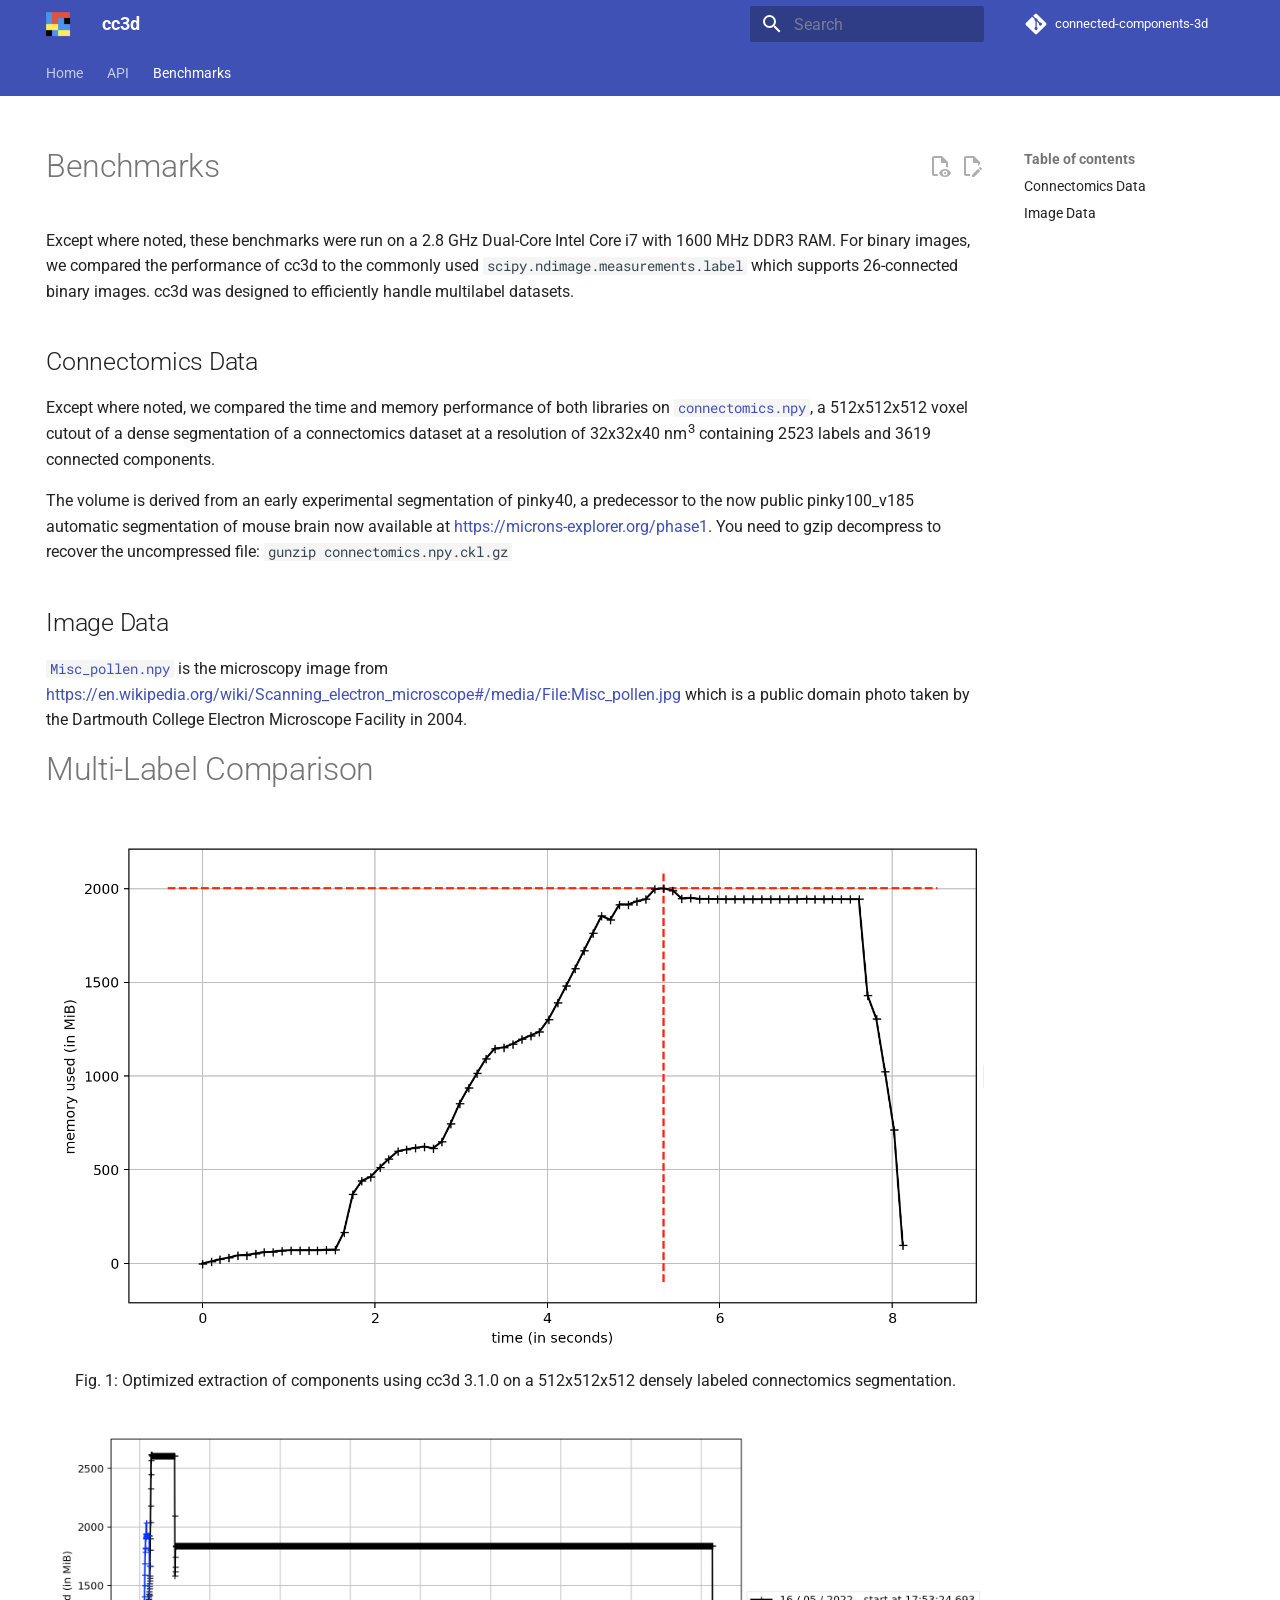
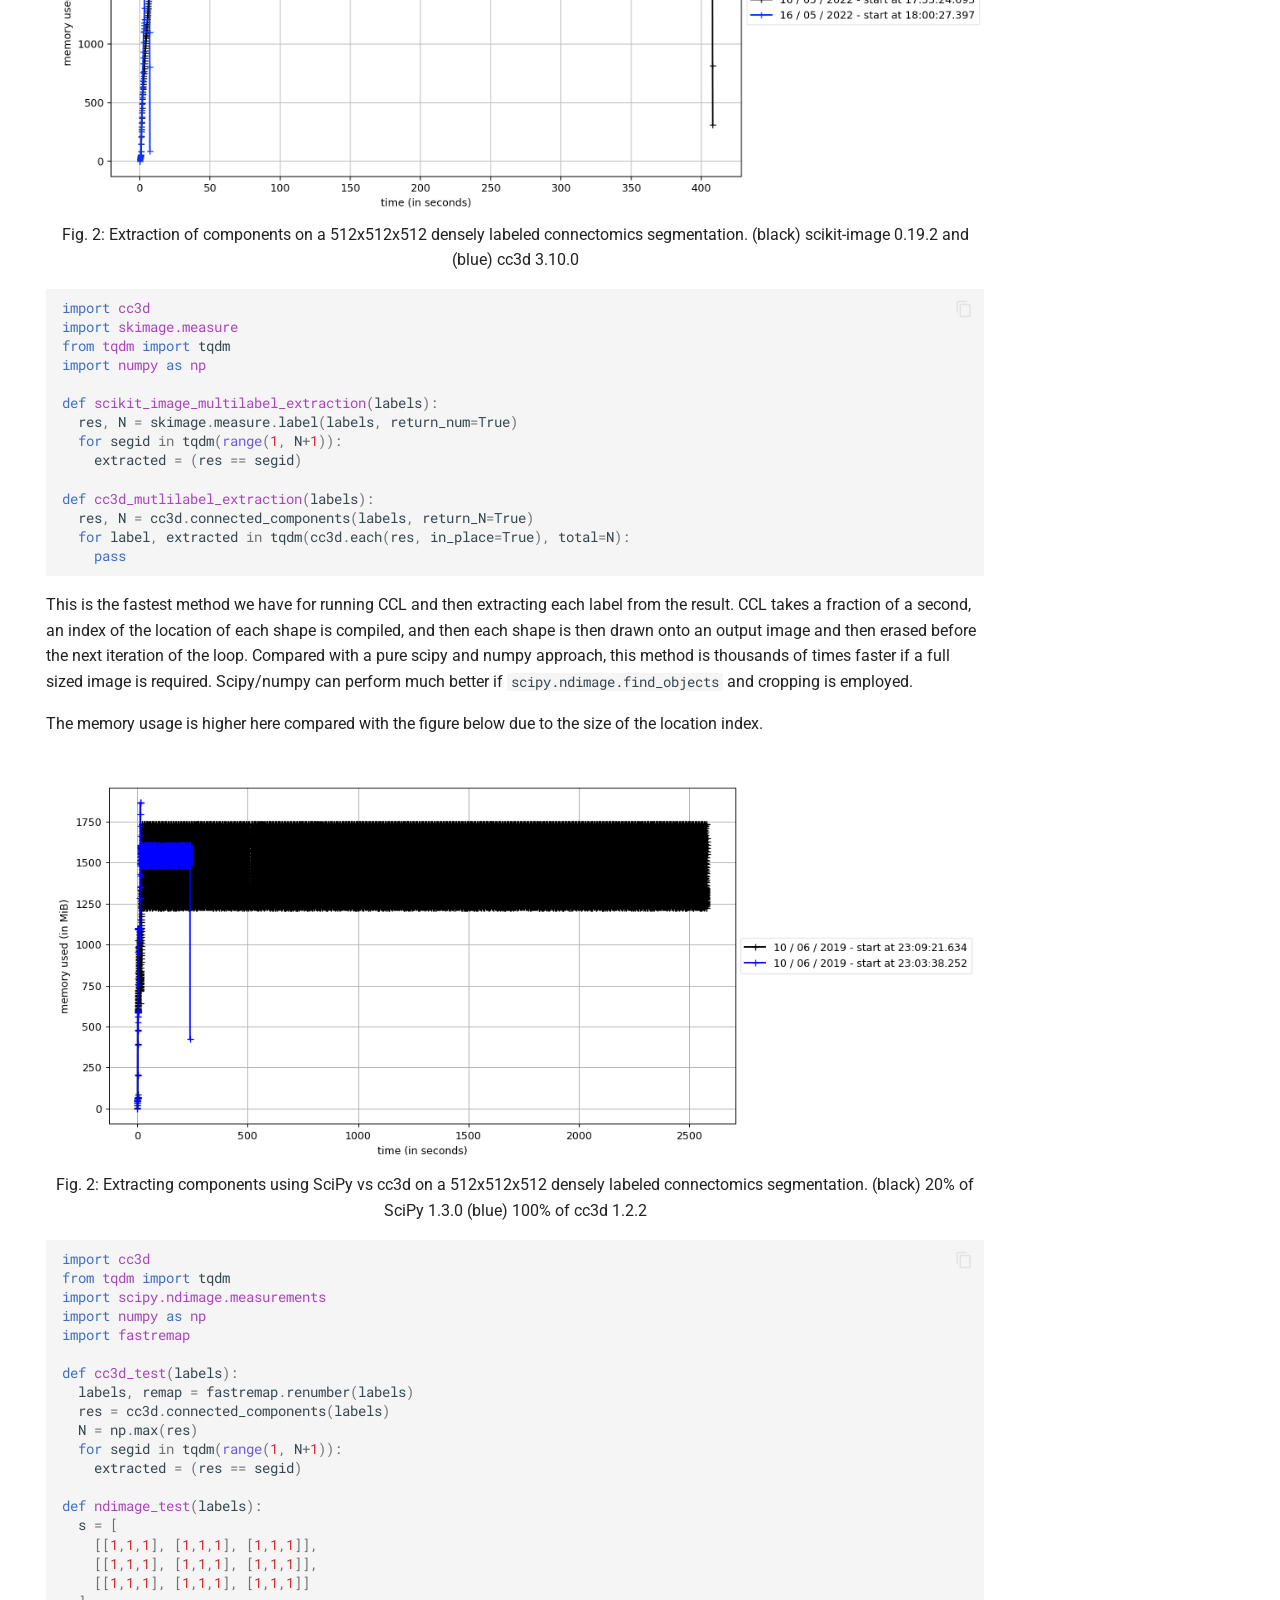
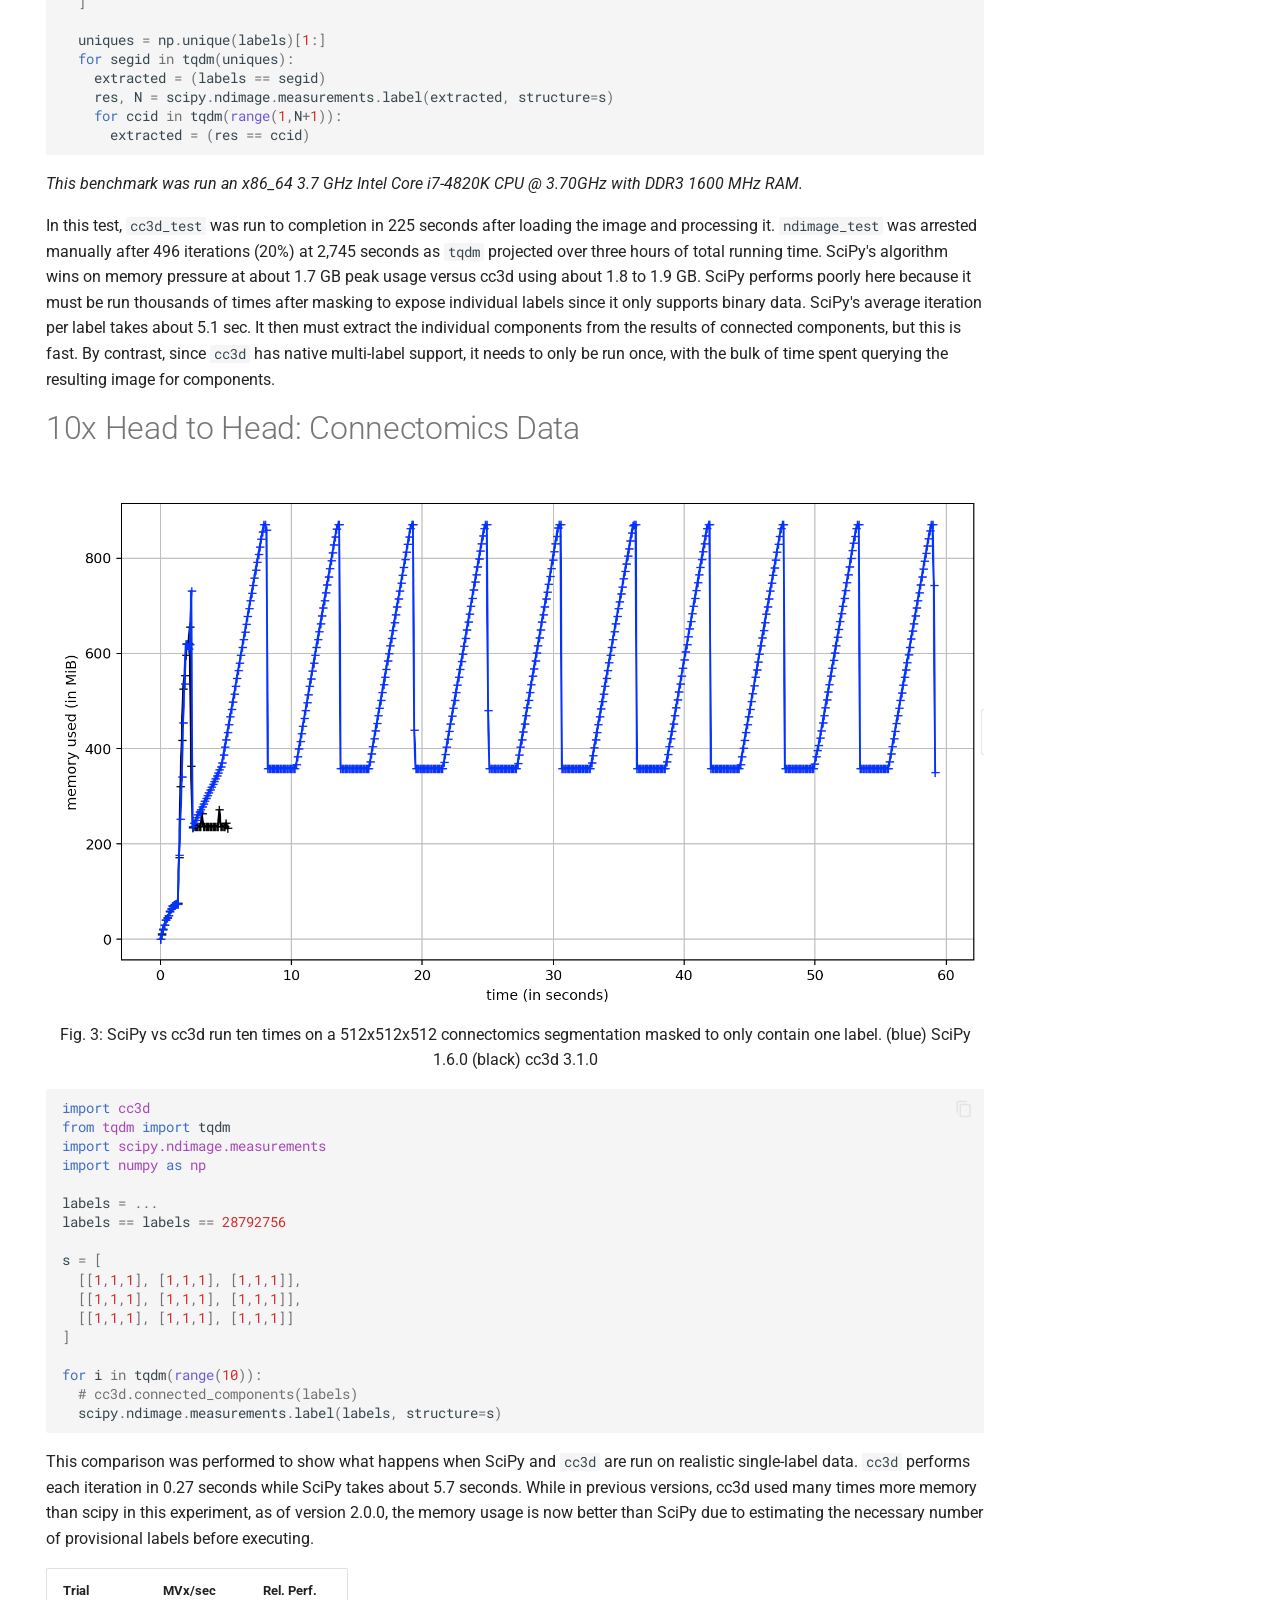
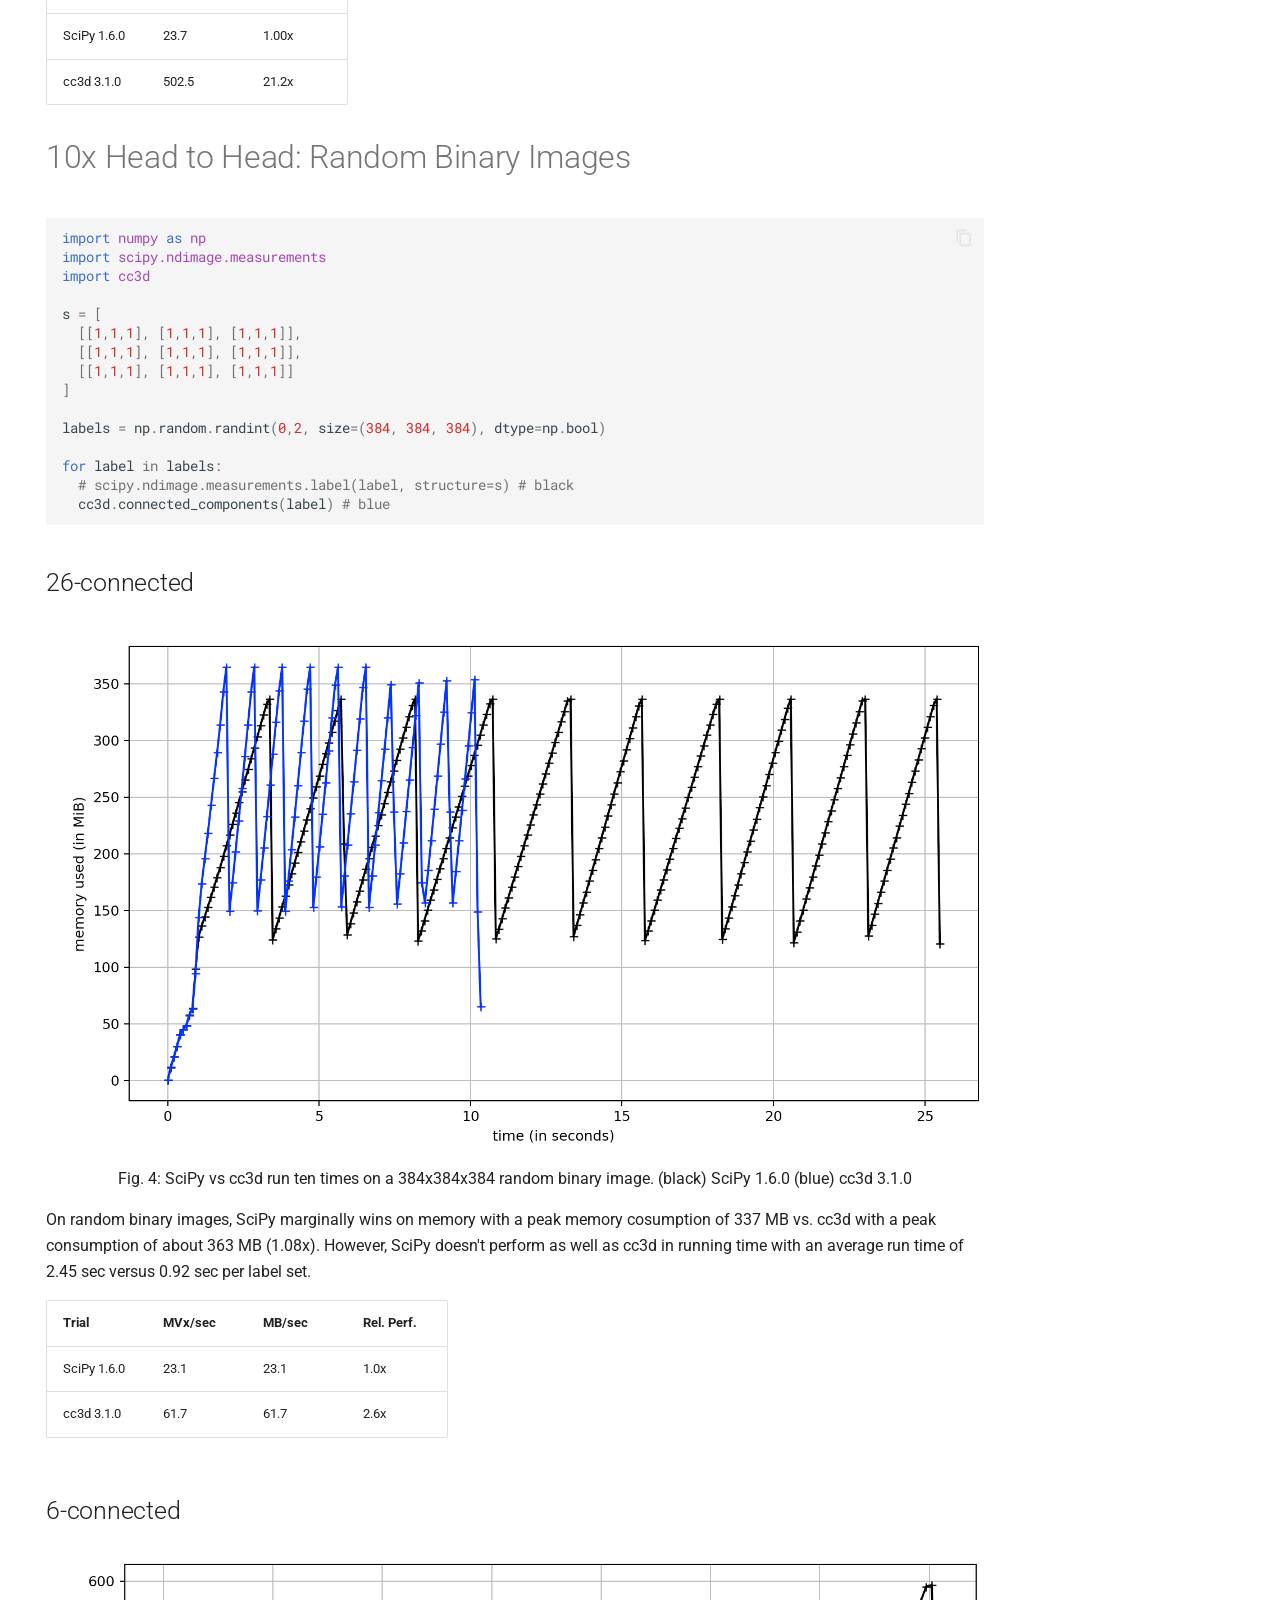
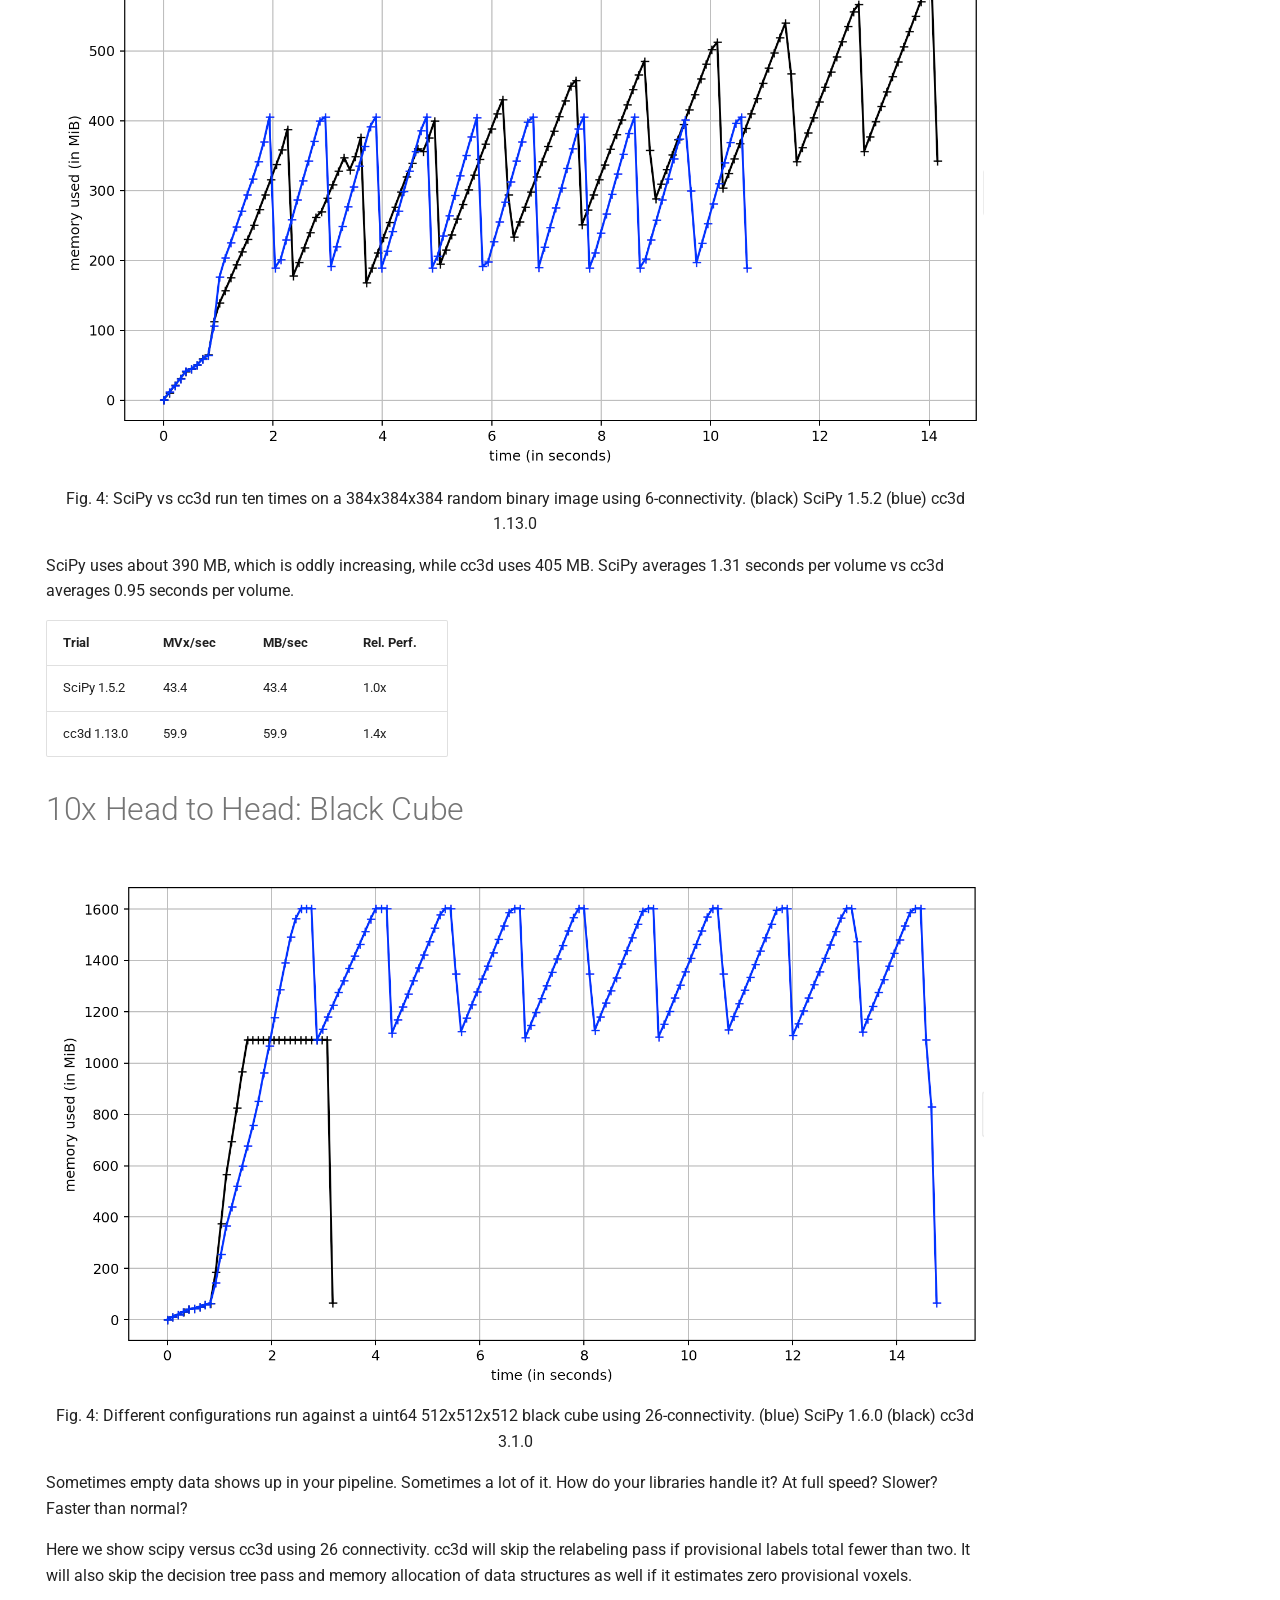
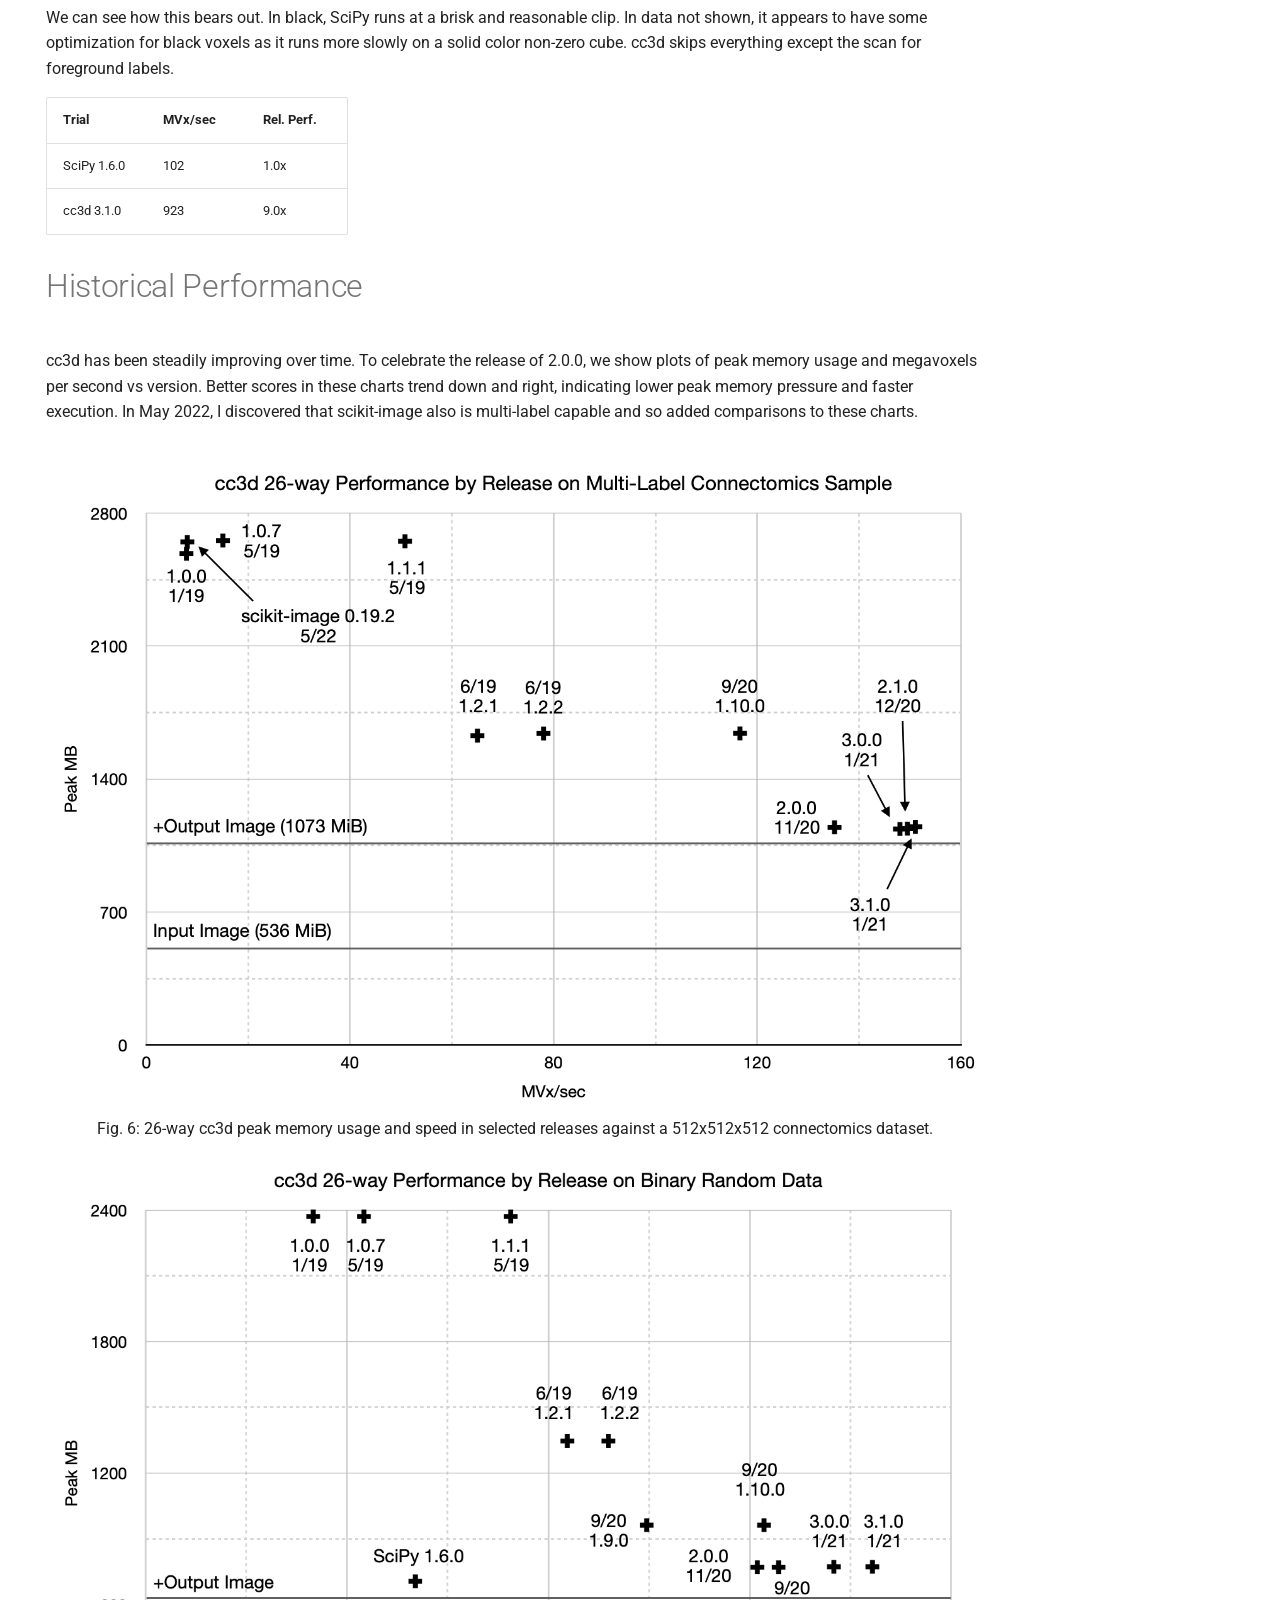
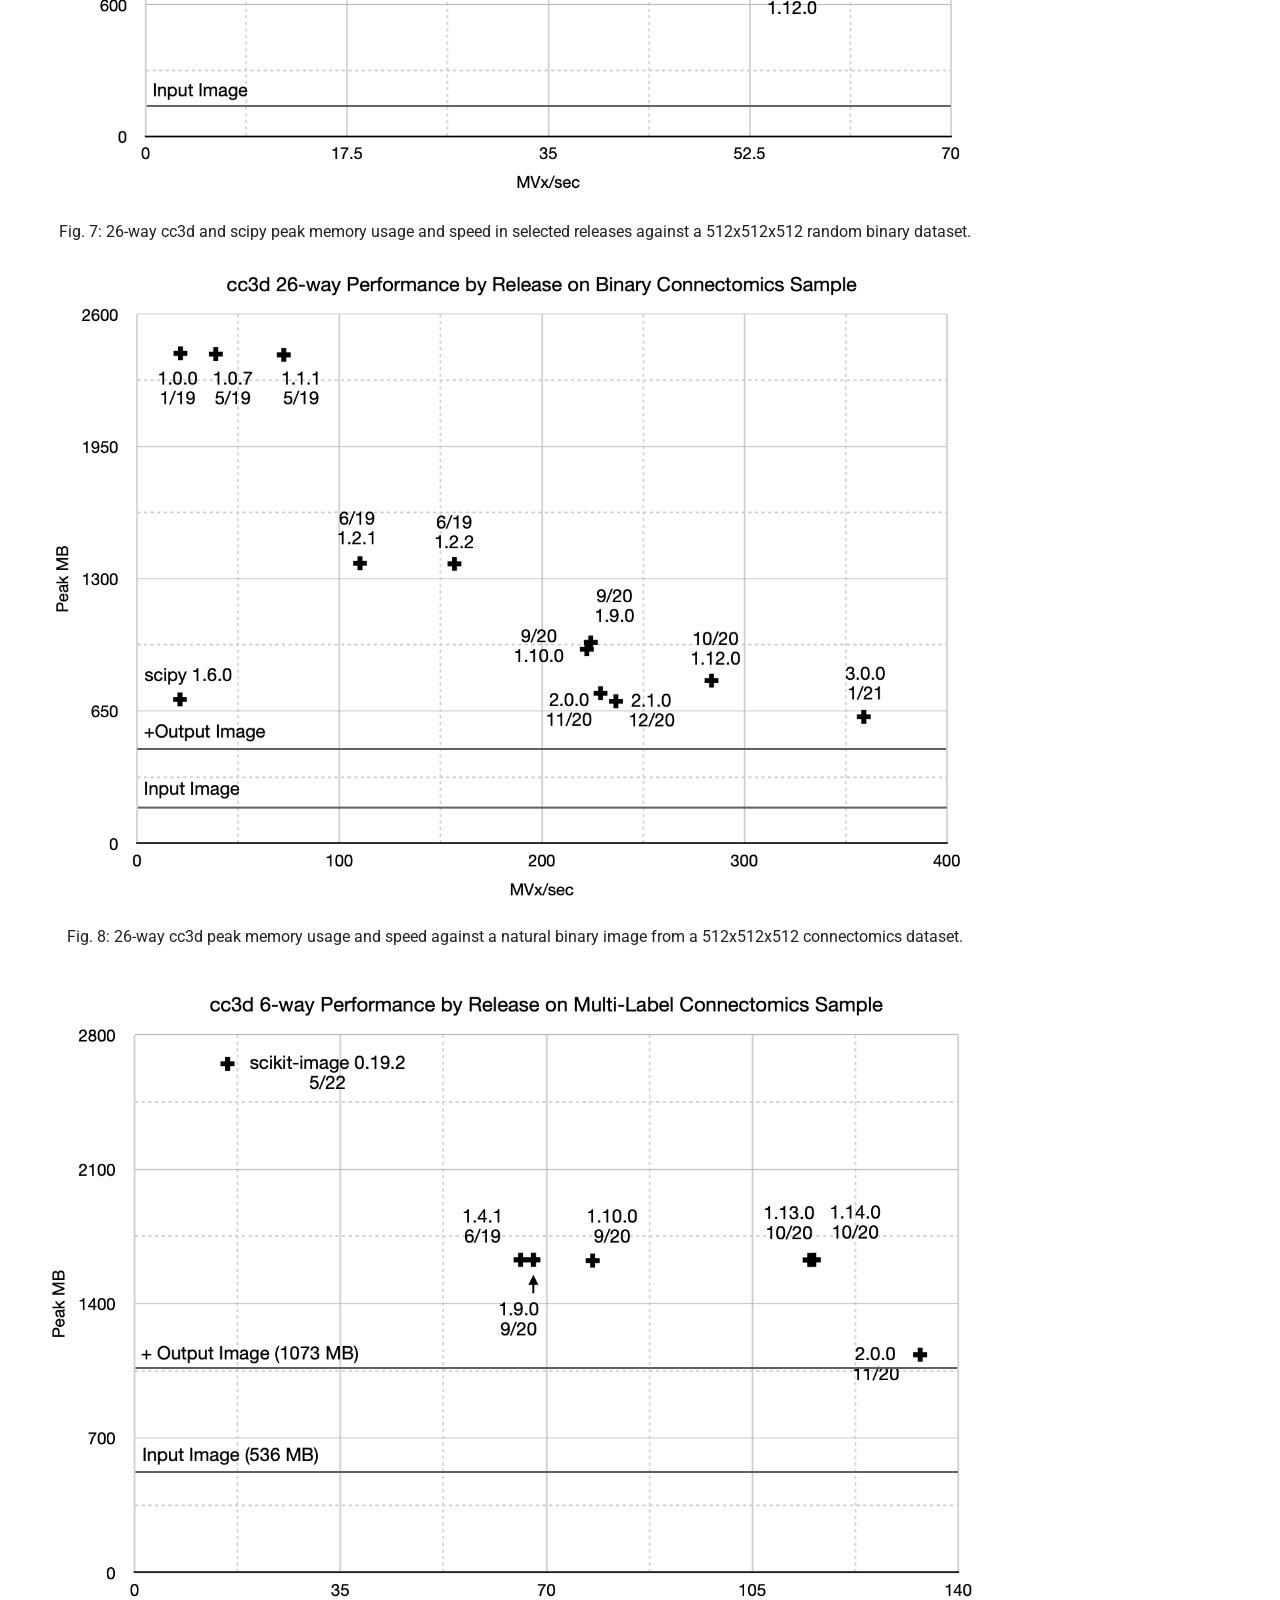
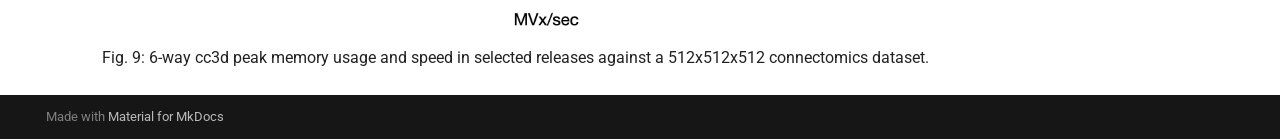
==== benchmarks/index.html @ 7193f050 "Deployed cb34794 with MkDocs version: 1.6.1" ====
<!doctype html>
<html lang="en" class="no-js">
  <head>
    
      <meta charset="utf-8">
      <meta name="viewport" content="width=device-width,initial-scale=1">
      
      
      
      
        <link rel="prev" href="../api/">
      
      
      
      <link rel="icon" href="../images/logo.png">
      <meta name="generator" content="mkdocs-1.6.1, mkdocs-material-9.6.14">
    
    
      
        <title>Benchmarks - cc3d</title>
      
    
    
      <link rel="stylesheet" href="../assets/stylesheets/main.342714a4.min.css">
      
      


    
    
      
    
    
      
        
        
        <link rel="preconnect" href="https://fonts.gstatic.com" crossorigin>
        <link rel="stylesheet" href="https://fonts.googleapis.com/css?family=Roboto:300,300i,400,400i,700,700i%7CRoboto+Mono:400,400i,700,700i&display=fallback">
        <style>:root{--md-text-font:"Roboto";--md-code-font:"Roboto Mono"}</style>
      
    
    
      <link rel="stylesheet" href="../assets/_mkdocstrings.css">
    
    <script>__md_scope=new URL("..",location),__md_hash=e=>[...e].reduce(((e,_)=>(e<<5)-e+_.charCodeAt(0)),0),__md_get=(e,_=localStorage,t=__md_scope)=>JSON.parse(_.getItem(t.pathname+"."+e)),__md_set=(e,_,t=localStorage,a=__md_scope)=>{try{t.setItem(a.pathname+"."+e,JSON.stringify(_))}catch(e){}}</script>
    
      

    
    
    
  </head>
  
  
    <body dir="ltr">
  
    
    <input class="md-toggle" data-md-toggle="drawer" type="checkbox" id="__drawer" autocomplete="off">
    <input class="md-toggle" data-md-toggle="search" type="checkbox" id="__search" autocomplete="off">
    <label class="md-overlay" for="__drawer"></label>
    <div data-md-component="skip">
      
        
        <a href="#benchmarks" class="md-skip">
          Skip to content
        </a>
      
    </div>
    <div data-md-component="announce">
      
    </div>
    
    
      

<header class="md-header" data-md-component="header">
  <nav class="md-header__inner md-grid" aria-label="Header">
    <a href=".." title="cc3d" class="md-header__button md-logo" aria-label="cc3d" data-md-component="logo">
      
  <img src="../images/logo.png" alt="logo">

    </a>
    <label class="md-header__button md-icon" for="__drawer">
      
      <svg xmlns="http://www.w3.org/2000/svg" viewBox="0 0 24 24"><path d="M3 6h18v2H3zm0 5h18v2H3zm0 5h18v2H3z"/></svg>
    </label>
    <div class="md-header__title" data-md-component="header-title">
      <div class="md-header__ellipsis">
        <div class="md-header__topic">
          <span class="md-ellipsis">
            cc3d
          </span>
        </div>
        <div class="md-header__topic" data-md-component="header-topic">
          <span class="md-ellipsis">
            
              Benchmarks
            
          </span>
        </div>
      </div>
    </div>
    
    
      <script>var palette=__md_get("__palette");if(palette&&palette.color){if("(prefers-color-scheme)"===palette.color.media){var media=matchMedia("(prefers-color-scheme: light)"),input=document.querySelector(media.matches?"[data-md-color-media='(prefers-color-scheme: light)']":"[data-md-color-media='(prefers-color-scheme: dark)']");palette.color.media=input.getAttribute("data-md-color-media"),palette.color.scheme=input.getAttribute("data-md-color-scheme"),palette.color.primary=input.getAttribute("data-md-color-primary"),palette.color.accent=input.getAttribute("data-md-color-accent")}for(var[key,value]of Object.entries(palette.color))document.body.setAttribute("data-md-color-"+key,value)}</script>
    
    
    
      
      
        <label class="md-header__button md-icon" for="__search">
          
          <svg xmlns="http://www.w3.org/2000/svg" viewBox="0 0 24 24"><path d="M9.5 3A6.5 6.5 0 0 1 16 9.5c0 1.61-.59 3.09-1.56 4.23l.27.27h.79l5 5-1.5 1.5-5-5v-.79l-.27-.27A6.52 6.52 0 0 1 9.5 16 6.5 6.5 0 0 1 3 9.5 6.5 6.5 0 0 1 9.5 3m0 2C7 5 5 7 5 9.5S7 14 9.5 14 14 12 14 9.5 12 5 9.5 5"/></svg>
        </label>
        <div class="md-search" data-md-component="search" role="dialog">
  <label class="md-search__overlay" for="__search"></label>
  <div class="md-search__inner" role="search">
    <form class="md-search__form" name="search">
      <input type="text" class="md-search__input" name="query" aria-label="Search" placeholder="Search" autocapitalize="off" autocorrect="off" autocomplete="off" spellcheck="false" data-md-component="search-query" required>
      <label class="md-search__icon md-icon" for="__search">
        
        <svg xmlns="http://www.w3.org/2000/svg" viewBox="0 0 24 24"><path d="M9.5 3A6.5 6.5 0 0 1 16 9.5c0 1.61-.59 3.09-1.56 4.23l.27.27h.79l5 5-1.5 1.5-5-5v-.79l-.27-.27A6.52 6.52 0 0 1 9.5 16 6.5 6.5 0 0 1 3 9.5 6.5 6.5 0 0 1 9.5 3m0 2C7 5 5 7 5 9.5S7 14 9.5 14 14 12 14 9.5 12 5 9.5 5"/></svg>
        
        <svg xmlns="http://www.w3.org/2000/svg" viewBox="0 0 24 24"><path d="M20 11v2H8l5.5 5.5-1.42 1.42L4.16 12l7.92-7.92L13.5 5.5 8 11z"/></svg>
      </label>
      <nav class="md-search__options" aria-label="Search">
        
        <button type="reset" class="md-search__icon md-icon" title="Clear" aria-label="Clear" tabindex="-1">
          
          <svg xmlns="http://www.w3.org/2000/svg" viewBox="0 0 24 24"><path d="M19 6.41 17.59 5 12 10.59 6.41 5 5 6.41 10.59 12 5 17.59 6.41 19 12 13.41 17.59 19 19 17.59 13.41 12z"/></svg>
        </button>
      </nav>
      
    </form>
    <div class="md-search__output">
      <div class="md-search__scrollwrap" tabindex="0" data-md-scrollfix>
        <div class="md-search-result" data-md-component="search-result">
          <div class="md-search-result__meta">
            Initializing search
          </div>
          <ol class="md-search-result__list" role="presentation"></ol>
        </div>
      </div>
    </div>
  </div>
</div>
      
    
    
      <div class="md-header__source">
        <a href="https://github.com/seung-lab/connected-components-3d" title="Go to repository" class="md-source" data-md-component="source">
  <div class="md-source__icon md-icon">
    
    <svg xmlns="http://www.w3.org/2000/svg" viewBox="0 0 448 512"><!--! Font Awesome Free 6.7.2 by @fontawesome - https://fontawesome.com License - https://fontawesome.com/license/free (Icons: CC BY 4.0, Fonts: SIL OFL 1.1, Code: MIT License) Copyright 2024 Fonticons, Inc.--><path d="M439.55 236.05 244 40.45a28.87 28.87 0 0 0-40.81 0l-40.66 40.63 51.52 51.52c27.06-9.14 52.68 16.77 43.39 43.68l49.66 49.66c34.23-11.8 61.18 31 35.47 56.69-26.49 26.49-70.21-2.87-56-37.34L240.22 199v121.85c25.3 12.54 22.26 41.85 9.08 55a34.34 34.34 0 0 1-48.55 0c-17.57-17.6-11.07-46.91 11.25-56v-123c-20.8-8.51-24.6-30.74-18.64-45L142.57 101 8.45 235.14a28.86 28.86 0 0 0 0 40.81l195.61 195.6a28.86 28.86 0 0 0 40.8 0l194.69-194.69a28.86 28.86 0 0 0 0-40.81"/></svg>
  </div>
  <div class="md-source__repository">
    connected-components-3d
  </div>
</a>
      </div>
    
  </nav>
  
</header>
    
    <div class="md-container" data-md-component="container">
      
      
        
          
            
<nav class="md-tabs" aria-label="Tabs" data-md-component="tabs">
  <div class="md-grid">
    <ul class="md-tabs__list">
      
        
  
  
  
  
    <li class="md-tabs__item">
      <a href=".." class="md-tabs__link">
        
  
  
    
  
  Home

      </a>
    </li>
  

      
        
  
  
  
  
    <li class="md-tabs__item">
      <a href="../api/" class="md-tabs__link">
        
  
  
    
  
  API

      </a>
    </li>
  

      
        
  
  
  
    
  
  
    
    
      <li class="md-tabs__item md-tabs__item--active">
        <a href="./" class="md-tabs__link">
          
  
  
  Benchmarks

        </a>
      </li>
    
  

      
    </ul>
  </div>
</nav>
          
        
      
      <main class="md-main" data-md-component="main">
        <div class="md-main__inner md-grid">
          
            
              
                
              
              <div class="md-sidebar md-sidebar--primary" data-md-component="sidebar" data-md-type="navigation" hidden>
                <div class="md-sidebar__scrollwrap">
                  <div class="md-sidebar__inner">
                    


  


<nav class="md-nav md-nav--primary md-nav--lifted" aria-label="Navigation" data-md-level="0">
  <label class="md-nav__title" for="__drawer">
    <a href=".." title="cc3d" class="md-nav__button md-logo" aria-label="cc3d" data-md-component="logo">
      
  <img src="../images/logo.png" alt="logo">

    </a>
    cc3d
  </label>
  
    <div class="md-nav__source">
      <a href="https://github.com/seung-lab/connected-components-3d" title="Go to repository" class="md-source" data-md-component="source">
  <div class="md-source__icon md-icon">
    
    <svg xmlns="http://www.w3.org/2000/svg" viewBox="0 0 448 512"><!--! Font Awesome Free 6.7.2 by @fontawesome - https://fontawesome.com License - https://fontawesome.com/license/free (Icons: CC BY 4.0, Fonts: SIL OFL 1.1, Code: MIT License) Copyright 2024 Fonticons, Inc.--><path d="M439.55 236.05 244 40.45a28.87 28.87 0 0 0-40.81 0l-40.66 40.63 51.52 51.52c27.06-9.14 52.68 16.77 43.39 43.68l49.66 49.66c34.23-11.8 61.18 31 35.47 56.69-26.49 26.49-70.21-2.87-56-37.34L240.22 199v121.85c25.3 12.54 22.26 41.85 9.08 55a34.34 34.34 0 0 1-48.55 0c-17.57-17.6-11.07-46.91 11.25-56v-123c-20.8-8.51-24.6-30.74-18.64-45L142.57 101 8.45 235.14a28.86 28.86 0 0 0 0 40.81l195.61 195.6a28.86 28.86 0 0 0 40.8 0l194.69-194.69a28.86 28.86 0 0 0 0-40.81"/></svg>
  </div>
  <div class="md-source__repository">
    connected-components-3d
  </div>
</a>
    </div>
  
  <ul class="md-nav__list" data-md-scrollfix>
    
      
      
  
  
  
  
    <li class="md-nav__item">
      <a href=".." class="md-nav__link">
        
  
  
  <span class="md-ellipsis">
    Home
    
  </span>
  

      </a>
    </li>
  

    
      
      
  
  
  
  
    <li class="md-nav__item">
      <a href="../api/" class="md-nav__link">
        
  
  
  <span class="md-ellipsis">
    API
    
  </span>
  

      </a>
    </li>
  

    
      
      
  
  
    
  
  
  
    
    
    
    
      
        
        
      
      
    
    
    <li class="md-nav__item md-nav__item--active md-nav__item--section md-nav__item--nested">
      
        
        
        <input class="md-nav__toggle md-toggle " type="checkbox" id="__nav_3" checked>
        
          
          <label class="md-nav__link" for="__nav_3" id="__nav_3_label" tabindex="">
            
  
  
  <span class="md-ellipsis">
    Benchmarks
    
  </span>
  

            <span class="md-nav__icon md-icon"></span>
          </label>
        
        <nav class="md-nav" data-md-level="1" aria-labelledby="__nav_3_label" aria-expanded="true">
          <label class="md-nav__title" for="__nav_3">
            <span class="md-nav__icon md-icon"></span>
            Benchmarks
          </label>
          <ul class="md-nav__list" data-md-scrollfix>
            
              
                
  
  
    
  
  
  
    <li class="md-nav__item md-nav__item--active">
      
      <input class="md-nav__toggle md-toggle" type="checkbox" id="__toc">
      
      
        
      
      
        <label class="md-nav__link md-nav__link--active" for="__toc">
          
  
  
  <span class="md-ellipsis">
    Benchmarks
    
  </span>
  

          <span class="md-nav__icon md-icon"></span>
        </label>
      
      <a href="./" class="md-nav__link md-nav__link--active">
        
  
  
  <span class="md-ellipsis">
    Benchmarks
    
  </span>
  

      </a>
      
        

<nav class="md-nav md-nav--secondary" aria-label="Table of contents">
  
  
  
    
  
  
    <label class="md-nav__title" for="__toc">
      <span class="md-nav__icon md-icon"></span>
      Table of contents
    </label>
    <ul class="md-nav__list" data-md-component="toc" data-md-scrollfix>
      
        <li class="md-nav__item">
  <a href="#connectomics-data" class="md-nav__link">
    <span class="md-ellipsis">
      Connectomics Data
    </span>
  </a>
  
</li>
      
        <li class="md-nav__item">
  <a href="#image-data" class="md-nav__link">
    <span class="md-ellipsis">
      Image Data
    </span>
  </a>
  
</li>
      
    </ul>
  
</nav>
      
    </li>
  

              
            
          </ul>
        </nav>
      
    </li>
  

    
  </ul>
</nav>
                  </div>
                </div>
              </div>
            
            
              
                
              
              <div class="md-sidebar md-sidebar--secondary" data-md-component="sidebar" data-md-type="toc" >
                <div class="md-sidebar__scrollwrap">
                  <div class="md-sidebar__inner">
                    

<nav class="md-nav md-nav--secondary" aria-label="Table of contents">
  
  
  
    
  
  
    <label class="md-nav__title" for="__toc">
      <span class="md-nav__icon md-icon"></span>
      Table of contents
    </label>
    <ul class="md-nav__list" data-md-component="toc" data-md-scrollfix>
      
        <li class="md-nav__item">
  <a href="#connectomics-data" class="md-nav__link">
    <span class="md-ellipsis">
      Connectomics Data
    </span>
  </a>
  
</li>
      
        <li class="md-nav__item">
  <a href="#image-data" class="md-nav__link">
    <span class="md-ellipsis">
      Image Data
    </span>
  </a>
  
</li>
      
    </ul>
  
</nav>
                  </div>
                </div>
              </div>
            
          
          
            <div class="md-content" data-md-component="content">
              <article class="md-content__inner md-typeset">
                
                  
  



  
    <a href="https://github.com/seung-lab/connected-components-3d/edit/master/docs/benchmarks/README.md" title="Edit this page" class="md-content__button md-icon">
      
      <svg xmlns="http://www.w3.org/2000/svg" viewBox="0 0 24 24"><path d="M10 20H6V4h7v5h5v3.1l2-2V8l-6-6H6c-1.1 0-2 .9-2 2v16c0 1.1.9 2 2 2h4zm10.2-7c.1 0 .3.1.4.2l1.3 1.3c.2.2.2.6 0 .8l-1 1-2.1-2.1 1-1c.1-.1.2-.2.4-.2m0 3.9L14.1 23H12v-2.1l6.1-6.1z"/></svg>
    </a>
  
  
    
      
    
    <a href="https://github.com/seung-lab/connected-components-3d/raw/master/docs/benchmarks/README.md" title="View source of this page" class="md-content__button md-icon">
      
      <svg xmlns="http://www.w3.org/2000/svg" viewBox="0 0 24 24"><path d="M17 18c.56 0 1 .44 1 1s-.44 1-1 1-1-.44-1-1 .44-1 1-1m0-3c-2.73 0-5.06 1.66-6 4 .94 2.34 3.27 4 6 4s5.06-1.66 6-4c-.94-2.34-3.27-4-6-4m0 6.5a2.5 2.5 0 0 1-2.5-2.5 2.5 2.5 0 0 1 2.5-2.5 2.5 2.5 0 0 1 2.5 2.5 2.5 2.5 0 0 1-2.5 2.5M9.27 20H6V4h7v5h5v4.07c.7.08 1.36.25 2 .49V8l-6-6H6a2 2 0 0 0-2 2v16a2 2 0 0 0 2 2h4.5a8.2 8.2 0 0 1-1.23-2"/></svg>
    </a>
  


<h1 id="benchmarks">Benchmarks</h1>
<p>Except where noted, these benchmarks were run on a 2.8 GHz Dual-Core Intel Core i7 with 1600 MHz DDR3 RAM. For binary images, we compared the performance of cc3d to the commonly used <code>scipy.ndimage.measurements.label</code> which supports 26-connected binary images. cc3d was designed to efficiently handle multilabel datasets.</p>
<h2 id="connectomics-data">Connectomics Data</h2>
<p>Except where noted, we compared the time and memory performance of both libraries on <a href="connectomics.npy.ckl.gz"><code>connectomics.npy</code></a>, a 512x512x512 voxel cutout of a dense segmentation of a connectomics dataset at a resolution of 32x32x40 nm<sup>3</sup> containing 2523 labels and 3619 connected components. </p>
<p>The volume is derived from an early experimental segmentation of pinky40, a predecessor to the now public pinky100_v185 automatic segmentation of mouse brain now available at <a href="https://microns-explorer.org/phase1">https://microns-explorer.org/phase1</a>. You need to gzip decompress to recover the uncompressed file: <code>gunzip connectomics.npy.ckl.gz</code></p>
<h2 id="image-data">Image Data</h2>
<p><a href="Misc_pollen.npy.gz"><code>Misc_pollen.npy</code></a> is the microscopy image from <a href="https://en.wikipedia.org/wiki/Scanning_electron_microscope#/media/File:Misc_pollen.jpg">https://en.wikipedia.org/wiki/Scanning_electron_microscope#/media/File:Misc_pollen.jpg</a> which is a public domain photo taken by the Dartmouth College Electron Microscope Facility in 2004.</p>
<h1 id="multi-label-comparison">Multi-Label Comparison</h1>
<p style="font-style: italics;" align="center">
<img height=384 src="cc3d_multilabel_optimized_extraction.png" alt="Fig. 1: Optimized extraction of components using cc3d 3.1.0 on a 512x512x512 densely labeled connectomics segmentation." /><br>
Fig. 1: Optimized extraction of components using cc3d 3.1.0 on a 512x512x512 densely labeled connectomics segmentation.
</p>

<p style="font-style: italics;" align="center">
<img height=384 src="cc3d_vs_scikit_image_multilabel.png" alt="Fig. 2: Extraction of components on a 512x512x512 densely labeled connectomics segmentation. (black) scikit-image 0.19.2 and (blue) cc3d 3.10.0." /><br>
Fig. 2: Extraction of components on a 512x512x512 densely labeled connectomics segmentation. (black) scikit-image 0.19.2 and (blue) cc3d 3.10.0
</p>

<div class="language-python highlight"><pre><span></span><code><span id="__span-0-1"><a id="__codelineno-0-1" name="__codelineno-0-1" href="#__codelineno-0-1"></a><span class="kn">import</span><span class="w"> </span><span class="nn">cc3d</span>
</span><span id="__span-0-2"><a id="__codelineno-0-2" name="__codelineno-0-2" href="#__codelineno-0-2"></a><span class="kn">import</span><span class="w"> </span><span class="nn">skimage.measure</span>
</span><span id="__span-0-3"><a id="__codelineno-0-3" name="__codelineno-0-3" href="#__codelineno-0-3"></a><span class="kn">from</span><span class="w"> </span><span class="nn">tqdm</span><span class="w"> </span><span class="kn">import</span> <span class="n">tqdm</span>
</span><span id="__span-0-4"><a id="__codelineno-0-4" name="__codelineno-0-4" href="#__codelineno-0-4"></a><span class="kn">import</span><span class="w"> </span><span class="nn">numpy</span><span class="w"> </span><span class="k">as</span><span class="w"> </span><span class="nn">np</span>
</span><span id="__span-0-5"><a id="__codelineno-0-5" name="__codelineno-0-5" href="#__codelineno-0-5"></a>
</span><span id="__span-0-6"><a id="__codelineno-0-6" name="__codelineno-0-6" href="#__codelineno-0-6"></a><span class="k">def</span><span class="w"> </span><span class="nf">scikit_image_multilabel_extraction</span><span class="p">(</span><span class="n">labels</span><span class="p">):</span>
</span><span id="__span-0-7"><a id="__codelineno-0-7" name="__codelineno-0-7" href="#__codelineno-0-7"></a>  <span class="n">res</span><span class="p">,</span> <span class="n">N</span> <span class="o">=</span> <span class="n">skimage</span><span class="o">.</span><span class="n">measure</span><span class="o">.</span><span class="n">label</span><span class="p">(</span><span class="n">labels</span><span class="p">,</span> <span class="n">return_num</span><span class="o">=</span><span class="kc">True</span><span class="p">)</span>
</span><span id="__span-0-8"><a id="__codelineno-0-8" name="__codelineno-0-8" href="#__codelineno-0-8"></a>  <span class="k">for</span> <span class="n">segid</span> <span class="ow">in</span> <span class="n">tqdm</span><span class="p">(</span><span class="nb">range</span><span class="p">(</span><span class="mi">1</span><span class="p">,</span> <span class="n">N</span><span class="o">+</span><span class="mi">1</span><span class="p">)):</span>
</span><span id="__span-0-9"><a id="__codelineno-0-9" name="__codelineno-0-9" href="#__codelineno-0-9"></a>    <span class="n">extracted</span> <span class="o">=</span> <span class="p">(</span><span class="n">res</span> <span class="o">==</span> <span class="n">segid</span><span class="p">)</span>
</span><span id="__span-0-10"><a id="__codelineno-0-10" name="__codelineno-0-10" href="#__codelineno-0-10"></a>
</span><span id="__span-0-11"><a id="__codelineno-0-11" name="__codelineno-0-11" href="#__codelineno-0-11"></a><span class="k">def</span><span class="w"> </span><span class="nf">cc3d_mutlilabel_extraction</span><span class="p">(</span><span class="n">labels</span><span class="p">):</span>
</span><span id="__span-0-12"><a id="__codelineno-0-12" name="__codelineno-0-12" href="#__codelineno-0-12"></a>  <span class="n">res</span><span class="p">,</span> <span class="n">N</span> <span class="o">=</span> <span class="n">cc3d</span><span class="o">.</span><span class="n">connected_components</span><span class="p">(</span><span class="n">labels</span><span class="p">,</span> <span class="n">return_N</span><span class="o">=</span><span class="kc">True</span><span class="p">)</span>
</span><span id="__span-0-13"><a id="__codelineno-0-13" name="__codelineno-0-13" href="#__codelineno-0-13"></a>  <span class="k">for</span> <span class="n">label</span><span class="p">,</span> <span class="n">extracted</span> <span class="ow">in</span> <span class="n">tqdm</span><span class="p">(</span><span class="n">cc3d</span><span class="o">.</span><span class="n">each</span><span class="p">(</span><span class="n">res</span><span class="p">,</span> <span class="n">in_place</span><span class="o">=</span><span class="kc">True</span><span class="p">),</span> <span class="n">total</span><span class="o">=</span><span class="n">N</span><span class="p">):</span>
</span><span id="__span-0-14"><a id="__codelineno-0-14" name="__codelineno-0-14" href="#__codelineno-0-14"></a>    <span class="k">pass</span>
</span></code></pre></div>
<p>This is the fastest method we have for running CCL and then extracting each label from the result. CCL takes a fraction of a second, an index of the location of each shape is compiled, and then each shape is then drawn onto an output image and then erased before the next iteration of the loop. Compared with a pure scipy and numpy approach, this method is thousands of times faster if a full sized image is required. Scipy/numpy can perform much better if <code>scipy.ndimage.find_objects</code> and cropping is employed. </p>
<p>The memory usage is higher here compared with the figure below due to the size of the location index.</p>
<p style="font-style: italics;" align="center">
<img height=384 src="cc3d_vs_scipy_multilabel.png" alt="Extracting components using SciPy vs cc3d on a 512x512x512 densely labeled connectomics segmentation. (black) 20% of SciPy 1.3.0 (blue) 100% of cc3d 1.2.2" /><br>
Fig. 2: Extracting components using SciPy vs cc3d on a 512x512x512 densely labeled connectomics segmentation. (black) 20% of SciPy 1.3.0 (blue) 100% of cc3d 1.2.2
</p>

<div class="language-python highlight"><pre><span></span><code><span id="__span-1-1"><a id="__codelineno-1-1" name="__codelineno-1-1" href="#__codelineno-1-1"></a><span class="kn">import</span><span class="w"> </span><span class="nn">cc3d</span>
</span><span id="__span-1-2"><a id="__codelineno-1-2" name="__codelineno-1-2" href="#__codelineno-1-2"></a><span class="kn">from</span><span class="w"> </span><span class="nn">tqdm</span><span class="w"> </span><span class="kn">import</span> <span class="n">tqdm</span>
</span><span id="__span-1-3"><a id="__codelineno-1-3" name="__codelineno-1-3" href="#__codelineno-1-3"></a><span class="kn">import</span><span class="w"> </span><span class="nn">scipy.ndimage.measurements</span>
</span><span id="__span-1-4"><a id="__codelineno-1-4" name="__codelineno-1-4" href="#__codelineno-1-4"></a><span class="kn">import</span><span class="w"> </span><span class="nn">numpy</span><span class="w"> </span><span class="k">as</span><span class="w"> </span><span class="nn">np</span>
</span><span id="__span-1-5"><a id="__codelineno-1-5" name="__codelineno-1-5" href="#__codelineno-1-5"></a><span class="kn">import</span><span class="w"> </span><span class="nn">fastremap</span>
</span><span id="__span-1-6"><a id="__codelineno-1-6" name="__codelineno-1-6" href="#__codelineno-1-6"></a>
</span><span id="__span-1-7"><a id="__codelineno-1-7" name="__codelineno-1-7" href="#__codelineno-1-7"></a><span class="k">def</span><span class="w"> </span><span class="nf">cc3d_test</span><span class="p">(</span><span class="n">labels</span><span class="p">):</span>
</span><span id="__span-1-8"><a id="__codelineno-1-8" name="__codelineno-1-8" href="#__codelineno-1-8"></a>  <span class="n">labels</span><span class="p">,</span> <span class="n">remap</span> <span class="o">=</span> <span class="n">fastremap</span><span class="o">.</span><span class="n">renumber</span><span class="p">(</span><span class="n">labels</span><span class="p">)</span>
</span><span id="__span-1-9"><a id="__codelineno-1-9" name="__codelineno-1-9" href="#__codelineno-1-9"></a>  <span class="n">res</span> <span class="o">=</span> <span class="n">cc3d</span><span class="o">.</span><span class="n">connected_components</span><span class="p">(</span><span class="n">labels</span><span class="p">)</span>
</span><span id="__span-1-10"><a id="__codelineno-1-10" name="__codelineno-1-10" href="#__codelineno-1-10"></a>  <span class="n">N</span> <span class="o">=</span> <span class="n">np</span><span class="o">.</span><span class="n">max</span><span class="p">(</span><span class="n">res</span><span class="p">)</span>
</span><span id="__span-1-11"><a id="__codelineno-1-11" name="__codelineno-1-11" href="#__codelineno-1-11"></a>  <span class="k">for</span> <span class="n">segid</span> <span class="ow">in</span> <span class="n">tqdm</span><span class="p">(</span><span class="nb">range</span><span class="p">(</span><span class="mi">1</span><span class="p">,</span> <span class="n">N</span><span class="o">+</span><span class="mi">1</span><span class="p">)):</span>
</span><span id="__span-1-12"><a id="__codelineno-1-12" name="__codelineno-1-12" href="#__codelineno-1-12"></a>    <span class="n">extracted</span> <span class="o">=</span> <span class="p">(</span><span class="n">res</span> <span class="o">==</span> <span class="n">segid</span><span class="p">)</span>
</span><span id="__span-1-13"><a id="__codelineno-1-13" name="__codelineno-1-13" href="#__codelineno-1-13"></a>
</span><span id="__span-1-14"><a id="__codelineno-1-14" name="__codelineno-1-14" href="#__codelineno-1-14"></a><span class="k">def</span><span class="w"> </span><span class="nf">ndimage_test</span><span class="p">(</span><span class="n">labels</span><span class="p">):</span>
</span><span id="__span-1-15"><a id="__codelineno-1-15" name="__codelineno-1-15" href="#__codelineno-1-15"></a>  <span class="n">s</span> <span class="o">=</span> <span class="p">[</span>
</span><span id="__span-1-16"><a id="__codelineno-1-16" name="__codelineno-1-16" href="#__codelineno-1-16"></a>    <span class="p">[[</span><span class="mi">1</span><span class="p">,</span><span class="mi">1</span><span class="p">,</span><span class="mi">1</span><span class="p">],</span> <span class="p">[</span><span class="mi">1</span><span class="p">,</span><span class="mi">1</span><span class="p">,</span><span class="mi">1</span><span class="p">],</span> <span class="p">[</span><span class="mi">1</span><span class="p">,</span><span class="mi">1</span><span class="p">,</span><span class="mi">1</span><span class="p">]],</span>
</span><span id="__span-1-17"><a id="__codelineno-1-17" name="__codelineno-1-17" href="#__codelineno-1-17"></a>    <span class="p">[[</span><span class="mi">1</span><span class="p">,</span><span class="mi">1</span><span class="p">,</span><span class="mi">1</span><span class="p">],</span> <span class="p">[</span><span class="mi">1</span><span class="p">,</span><span class="mi">1</span><span class="p">,</span><span class="mi">1</span><span class="p">],</span> <span class="p">[</span><span class="mi">1</span><span class="p">,</span><span class="mi">1</span><span class="p">,</span><span class="mi">1</span><span class="p">]],</span>
</span><span id="__span-1-18"><a id="__codelineno-1-18" name="__codelineno-1-18" href="#__codelineno-1-18"></a>    <span class="p">[[</span><span class="mi">1</span><span class="p">,</span><span class="mi">1</span><span class="p">,</span><span class="mi">1</span><span class="p">],</span> <span class="p">[</span><span class="mi">1</span><span class="p">,</span><span class="mi">1</span><span class="p">,</span><span class="mi">1</span><span class="p">],</span> <span class="p">[</span><span class="mi">1</span><span class="p">,</span><span class="mi">1</span><span class="p">,</span><span class="mi">1</span><span class="p">]]</span>
</span><span id="__span-1-19"><a id="__codelineno-1-19" name="__codelineno-1-19" href="#__codelineno-1-19"></a>  <span class="p">]</span>
</span><span id="__span-1-20"><a id="__codelineno-1-20" name="__codelineno-1-20" href="#__codelineno-1-20"></a>
</span><span id="__span-1-21"><a id="__codelineno-1-21" name="__codelineno-1-21" href="#__codelineno-1-21"></a>  <span class="n">uniques</span> <span class="o">=</span> <span class="n">np</span><span class="o">.</span><span class="n">unique</span><span class="p">(</span><span class="n">labels</span><span class="p">)[</span><span class="mi">1</span><span class="p">:]</span>
</span><span id="__span-1-22"><a id="__codelineno-1-22" name="__codelineno-1-22" href="#__codelineno-1-22"></a>  <span class="k">for</span> <span class="n">segid</span> <span class="ow">in</span> <span class="n">tqdm</span><span class="p">(</span><span class="n">uniques</span><span class="p">):</span>
</span><span id="__span-1-23"><a id="__codelineno-1-23" name="__codelineno-1-23" href="#__codelineno-1-23"></a>    <span class="n">extracted</span> <span class="o">=</span> <span class="p">(</span><span class="n">labels</span> <span class="o">==</span> <span class="n">segid</span><span class="p">)</span>
</span><span id="__span-1-24"><a id="__codelineno-1-24" name="__codelineno-1-24" href="#__codelineno-1-24"></a>    <span class="n">res</span><span class="p">,</span> <span class="n">N</span> <span class="o">=</span> <span class="n">scipy</span><span class="o">.</span><span class="n">ndimage</span><span class="o">.</span><span class="n">measurements</span><span class="o">.</span><span class="n">label</span><span class="p">(</span><span class="n">extracted</span><span class="p">,</span> <span class="n">structure</span><span class="o">=</span><span class="n">s</span><span class="p">)</span>
</span><span id="__span-1-25"><a id="__codelineno-1-25" name="__codelineno-1-25" href="#__codelineno-1-25"></a>    <span class="k">for</span> <span class="n">ccid</span> <span class="ow">in</span> <span class="n">tqdm</span><span class="p">(</span><span class="nb">range</span><span class="p">(</span><span class="mi">1</span><span class="p">,</span><span class="n">N</span><span class="o">+</span><span class="mi">1</span><span class="p">)):</span>
</span><span id="__span-1-26"><a id="__codelineno-1-26" name="__codelineno-1-26" href="#__codelineno-1-26"></a>      <span class="n">extracted</span> <span class="o">=</span> <span class="p">(</span><span class="n">res</span> <span class="o">==</span> <span class="n">ccid</span><span class="p">)</span>
</span></code></pre></div>
<p><em>This benchmark was run an x86_64 3.7 GHz Intel Core i7-4820K CPU @ 3.70GHz with DDR3 1600 MHz RAM.</em></p>
<p>In this test, <code>cc3d_test</code> was run to completion in 225 seconds after loading the image and processing it. <code>ndimage_test</code> was arrested manually after 496 iterations (20%) at 2,745 seconds as <code>tqdm</code> projected over three hours of total running time. SciPy's algorithm wins on memory pressure at about 1.7 GB peak usage versus cc3d using about 1.8 to 1.9 GB. SciPy performs poorly here because it must be run thousands of times after masking to expose individual labels since it only supports binary data. SciPy's average iteration per label takes about 5.1 sec. It then must extract the individual components from the results of connected components, but this is fast. By contrast, since <code>cc3d</code> has native multi-label support, it needs to only be run once, with the bulk of time spent querying the resulting image for components.  </p>
<h1 id="10x-head-to-head-connectomics-data">10x Head to Head: Connectomics Data</h1>
<p style="font-style: italics;" align="center">
<img height=384 src="cc3d_vs_scipy_single_label_10x.png" alt="Fig. 3: SciPy vs cc3d run ten times on a 512x512x512 connectomics segmentation masked to only contain one label. (blue) SciPy 1.6.0 (black) cc3d 3.1.0" /><br>
Fig. 3: SciPy vs cc3d run ten times on a 512x512x512 connectomics segmentation masked to only contain one label. (blue) SciPy 1.6.0 (black) cc3d 3.1.0
</p>

<div class="language-python highlight"><pre><span></span><code><span id="__span-2-1"><a id="__codelineno-2-1" name="__codelineno-2-1" href="#__codelineno-2-1"></a><span class="kn">import</span><span class="w"> </span><span class="nn">cc3d</span>
</span><span id="__span-2-2"><a id="__codelineno-2-2" name="__codelineno-2-2" href="#__codelineno-2-2"></a><span class="kn">from</span><span class="w"> </span><span class="nn">tqdm</span><span class="w"> </span><span class="kn">import</span> <span class="n">tqdm</span>
</span><span id="__span-2-3"><a id="__codelineno-2-3" name="__codelineno-2-3" href="#__codelineno-2-3"></a><span class="kn">import</span><span class="w"> </span><span class="nn">scipy.ndimage.measurements</span>
</span><span id="__span-2-4"><a id="__codelineno-2-4" name="__codelineno-2-4" href="#__codelineno-2-4"></a><span class="kn">import</span><span class="w"> </span><span class="nn">numpy</span><span class="w"> </span><span class="k">as</span><span class="w"> </span><span class="nn">np</span>
</span><span id="__span-2-5"><a id="__codelineno-2-5" name="__codelineno-2-5" href="#__codelineno-2-5"></a>
</span><span id="__span-2-6"><a id="__codelineno-2-6" name="__codelineno-2-6" href="#__codelineno-2-6"></a><span class="n">labels</span> <span class="o">=</span> <span class="o">...</span>
</span><span id="__span-2-7"><a id="__codelineno-2-7" name="__codelineno-2-7" href="#__codelineno-2-7"></a><span class="n">labels</span> <span class="o">==</span> <span class="n">labels</span> <span class="o">==</span> <span class="mi">28792756</span>
</span><span id="__span-2-8"><a id="__codelineno-2-8" name="__codelineno-2-8" href="#__codelineno-2-8"></a>
</span><span id="__span-2-9"><a id="__codelineno-2-9" name="__codelineno-2-9" href="#__codelineno-2-9"></a><span class="n">s</span> <span class="o">=</span> <span class="p">[</span>
</span><span id="__span-2-10"><a id="__codelineno-2-10" name="__codelineno-2-10" href="#__codelineno-2-10"></a>  <span class="p">[[</span><span class="mi">1</span><span class="p">,</span><span class="mi">1</span><span class="p">,</span><span class="mi">1</span><span class="p">],</span> <span class="p">[</span><span class="mi">1</span><span class="p">,</span><span class="mi">1</span><span class="p">,</span><span class="mi">1</span><span class="p">],</span> <span class="p">[</span><span class="mi">1</span><span class="p">,</span><span class="mi">1</span><span class="p">,</span><span class="mi">1</span><span class="p">]],</span>
</span><span id="__span-2-11"><a id="__codelineno-2-11" name="__codelineno-2-11" href="#__codelineno-2-11"></a>  <span class="p">[[</span><span class="mi">1</span><span class="p">,</span><span class="mi">1</span><span class="p">,</span><span class="mi">1</span><span class="p">],</span> <span class="p">[</span><span class="mi">1</span><span class="p">,</span><span class="mi">1</span><span class="p">,</span><span class="mi">1</span><span class="p">],</span> <span class="p">[</span><span class="mi">1</span><span class="p">,</span><span class="mi">1</span><span class="p">,</span><span class="mi">1</span><span class="p">]],</span>
</span><span id="__span-2-12"><a id="__codelineno-2-12" name="__codelineno-2-12" href="#__codelineno-2-12"></a>  <span class="p">[[</span><span class="mi">1</span><span class="p">,</span><span class="mi">1</span><span class="p">,</span><span class="mi">1</span><span class="p">],</span> <span class="p">[</span><span class="mi">1</span><span class="p">,</span><span class="mi">1</span><span class="p">,</span><span class="mi">1</span><span class="p">],</span> <span class="p">[</span><span class="mi">1</span><span class="p">,</span><span class="mi">1</span><span class="p">,</span><span class="mi">1</span><span class="p">]]</span>
</span><span id="__span-2-13"><a id="__codelineno-2-13" name="__codelineno-2-13" href="#__codelineno-2-13"></a><span class="p">]</span>
</span><span id="__span-2-14"><a id="__codelineno-2-14" name="__codelineno-2-14" href="#__codelineno-2-14"></a>
</span><span id="__span-2-15"><a id="__codelineno-2-15" name="__codelineno-2-15" href="#__codelineno-2-15"></a><span class="k">for</span> <span class="n">i</span> <span class="ow">in</span> <span class="n">tqdm</span><span class="p">(</span><span class="nb">range</span><span class="p">(</span><span class="mi">10</span><span class="p">)):</span>
</span><span id="__span-2-16"><a id="__codelineno-2-16" name="__codelineno-2-16" href="#__codelineno-2-16"></a>  <span class="c1"># cc3d.connected_components(labels)</span>
</span><span id="__span-2-17"><a id="__codelineno-2-17" name="__codelineno-2-17" href="#__codelineno-2-17"></a>  <span class="n">scipy</span><span class="o">.</span><span class="n">ndimage</span><span class="o">.</span><span class="n">measurements</span><span class="o">.</span><span class="n">label</span><span class="p">(</span><span class="n">labels</span><span class="p">,</span> <span class="n">structure</span><span class="o">=</span><span class="n">s</span><span class="p">)</span>
</span></code></pre></div>
<p>This comparison was performed to show what happens when SciPy and <code>cc3d</code> are run on realistic single-label data. <code>cc3d</code> performs each iteration in 0.27 seconds while SciPy takes about 5.7 seconds. While in previous versions, cc3d used many times more memory than scipy in this experiment, as of version 2.0.0, the memory usage is now better than SciPy due to estimating the necessary number of provisional labels before executing.</p>
<table>
<thead>
<tr>
<th>Trial</th>
<th>MVx/sec</th>
<th>Rel. Perf.</th>
</tr>
</thead>
<tbody>
<tr>
<td>SciPy 1.6.0</td>
<td>23.7</td>
<td>1.00x</td>
</tr>
<tr>
<td>cc3d 3.1.0</td>
<td>502.5</td>
<td>21.2x</td>
</tr>
</tbody>
</table>
<h1 id="10x-head-to-head-random-binary-images">10x Head to Head: Random Binary Images</h1>
<div class="language-python highlight"><pre><span></span><code><span id="__span-3-1"><a id="__codelineno-3-1" name="__codelineno-3-1" href="#__codelineno-3-1"></a><span class="kn">import</span><span class="w"> </span><span class="nn">numpy</span><span class="w"> </span><span class="k">as</span><span class="w"> </span><span class="nn">np</span>
</span><span id="__span-3-2"><a id="__codelineno-3-2" name="__codelineno-3-2" href="#__codelineno-3-2"></a><span class="kn">import</span><span class="w"> </span><span class="nn">scipy.ndimage.measurements</span>
</span><span id="__span-3-3"><a id="__codelineno-3-3" name="__codelineno-3-3" href="#__codelineno-3-3"></a><span class="kn">import</span><span class="w"> </span><span class="nn">cc3d</span>
</span><span id="__span-3-4"><a id="__codelineno-3-4" name="__codelineno-3-4" href="#__codelineno-3-4"></a>
</span><span id="__span-3-5"><a id="__codelineno-3-5" name="__codelineno-3-5" href="#__codelineno-3-5"></a><span class="n">s</span> <span class="o">=</span> <span class="p">[</span>
</span><span id="__span-3-6"><a id="__codelineno-3-6" name="__codelineno-3-6" href="#__codelineno-3-6"></a>  <span class="p">[[</span><span class="mi">1</span><span class="p">,</span><span class="mi">1</span><span class="p">,</span><span class="mi">1</span><span class="p">],</span> <span class="p">[</span><span class="mi">1</span><span class="p">,</span><span class="mi">1</span><span class="p">,</span><span class="mi">1</span><span class="p">],</span> <span class="p">[</span><span class="mi">1</span><span class="p">,</span><span class="mi">1</span><span class="p">,</span><span class="mi">1</span><span class="p">]],</span>
</span><span id="__span-3-7"><a id="__codelineno-3-7" name="__codelineno-3-7" href="#__codelineno-3-7"></a>  <span class="p">[[</span><span class="mi">1</span><span class="p">,</span><span class="mi">1</span><span class="p">,</span><span class="mi">1</span><span class="p">],</span> <span class="p">[</span><span class="mi">1</span><span class="p">,</span><span class="mi">1</span><span class="p">,</span><span class="mi">1</span><span class="p">],</span> <span class="p">[</span><span class="mi">1</span><span class="p">,</span><span class="mi">1</span><span class="p">,</span><span class="mi">1</span><span class="p">]],</span>
</span><span id="__span-3-8"><a id="__codelineno-3-8" name="__codelineno-3-8" href="#__codelineno-3-8"></a>  <span class="p">[[</span><span class="mi">1</span><span class="p">,</span><span class="mi">1</span><span class="p">,</span><span class="mi">1</span><span class="p">],</span> <span class="p">[</span><span class="mi">1</span><span class="p">,</span><span class="mi">1</span><span class="p">,</span><span class="mi">1</span><span class="p">],</span> <span class="p">[</span><span class="mi">1</span><span class="p">,</span><span class="mi">1</span><span class="p">,</span><span class="mi">1</span><span class="p">]]</span>
</span><span id="__span-3-9"><a id="__codelineno-3-9" name="__codelineno-3-9" href="#__codelineno-3-9"></a><span class="p">]</span>
</span><span id="__span-3-10"><a id="__codelineno-3-10" name="__codelineno-3-10" href="#__codelineno-3-10"></a>
</span><span id="__span-3-11"><a id="__codelineno-3-11" name="__codelineno-3-11" href="#__codelineno-3-11"></a><span class="n">labels</span> <span class="o">=</span> <span class="n">np</span><span class="o">.</span><span class="n">random</span><span class="o">.</span><span class="n">randint</span><span class="p">(</span><span class="mi">0</span><span class="p">,</span><span class="mi">2</span><span class="p">,</span> <span class="n">size</span><span class="o">=</span><span class="p">(</span><span class="mi">384</span><span class="p">,</span> <span class="mi">384</span><span class="p">,</span> <span class="mi">384</span><span class="p">),</span> <span class="n">dtype</span><span class="o">=</span><span class="n">np</span><span class="o">.</span><span class="n">bool</span><span class="p">)</span>
</span><span id="__span-3-12"><a id="__codelineno-3-12" name="__codelineno-3-12" href="#__codelineno-3-12"></a>
</span><span id="__span-3-13"><a id="__codelineno-3-13" name="__codelineno-3-13" href="#__codelineno-3-13"></a><span class="k">for</span> <span class="n">label</span> <span class="ow">in</span> <span class="n">labels</span><span class="p">:</span>
</span><span id="__span-3-14"><a id="__codelineno-3-14" name="__codelineno-3-14" href="#__codelineno-3-14"></a>  <span class="c1"># scipy.ndimage.measurements.label(label, structure=s) # black</span>
</span><span id="__span-3-15"><a id="__codelineno-3-15" name="__codelineno-3-15" href="#__codelineno-3-15"></a>  <span class="n">cc3d</span><span class="o">.</span><span class="n">connected_components</span><span class="p">(</span><span class="n">label</span><span class="p">)</span> <span class="c1"># blue</span>
</span></code></pre></div>
<h2 id="26-connected">26-connected</h2>
<p style="font-style: italics;" align="center">
<img height=384 src="cc3d_vs_scipy_random_binary_images_26.png" alt="Fig. 4: SciPy vs cc3d run ten times on a 384x384x384 random binary image using 26-connectivity. (black) SciPy 1.6.0 (blue) cc3d 3.1.0" /><br>
Fig. 4: SciPy vs cc3d run ten times on a 384x384x384 random binary image. (black) SciPy 1.6.0 (blue) cc3d 3.1.0
</p>

<p>On random binary images, SciPy marginally wins on memory with a peak memory cosumption of 337 MB vs. cc3d with a peak consumption of about 363 MB (1.08x). However, SciPy doesn't perform as well as cc3d in running time with an average run time of 2.45 sec versus 0.92 sec per label set. </p>
<table>
<thead>
<tr>
<th>Trial</th>
<th>MVx/sec</th>
<th>MB/sec</th>
<th>Rel. Perf.</th>
</tr>
</thead>
<tbody>
<tr>
<td>SciPy 1.6.0</td>
<td>23.1</td>
<td>23.1</td>
<td>1.0x</td>
</tr>
<tr>
<td>cc3d 3.1.0</td>
<td>61.7</td>
<td>61.7</td>
<td>2.6x</td>
</tr>
</tbody>
</table>
<h2 id="6-connected">6-connected</h2>
<p style="font-style: italics;" align="center">
<img height=384 src="cc3d_vs_scipy_random_binary_images_6.png" alt="Fig. 4: SciPy vs cc3d run ten times on ten 384x384x384 random binary images using 6-connectivity. (black) SciPy 1.5.2 (blue) cc3d 1.13.0" /><br>
Fig. 4: SciPy vs cc3d run ten times on a 384x384x384 random binary image using 6-connectivity. (black) SciPy 1.5.2 (blue) cc3d 1.13.0
</p>

<p>SciPy uses about 390 MB, which is oddly increasing, while cc3d uses 405 MB. SciPy averages 1.31 seconds per volume vs cc3d averages 0.95 seconds per volume. </p>
<table>
<thead>
<tr>
<th>Trial</th>
<th>MVx/sec</th>
<th>MB/sec</th>
<th>Rel. Perf.</th>
</tr>
</thead>
<tbody>
<tr>
<td>SciPy 1.5.2</td>
<td>43.4</td>
<td>43.4</td>
<td>1.0x</td>
</tr>
<tr>
<td>cc3d 1.13.0</td>
<td>59.9</td>
<td>59.9</td>
<td>1.4x</td>
</tr>
</tbody>
</table>
<h1 id="10x-head-to-head-black-cube">10x Head to Head: Black Cube</h1>
<p style="font-style: italics;" align="center">
<img height=384 src="cc3d_sparse_black.png" alt="Fig. 4: Different configurations run against a uint64 512x512x512 black cube using 26-connectivity. (blue) SciPy 1.6.0 (black) cc3d 3.1.0" /><br>
Fig. 4: Different configurations run against a uint64 512x512x512 black cube using 26-connectivity. (blue) SciPy 1.6.0 (black) cc3d 3.1.0
</p>

<p>Sometimes empty data shows up in your pipeline. Sometimes a lot of it. How do your libraries handle it? At full speed? Slower? Faster than normal?  </p>
<p>Here we show scipy versus cc3d using 26 connectivity. cc3d will skip the relabeling pass if provisional labels total fewer than two. It will also skip the decision tree pass and memory allocation of data structures as well if it estimates zero provisional voxels.  </p>
<p>We can see how this bears out. In black, SciPy runs at a brisk and reasonable clip. In data not shown, it appears to have some optimization for black voxels as it runs more slowly on a solid color non-zero cube. cc3d skips everything except the scan for foreground labels.</p>
<table>
<thead>
<tr>
<th>Trial</th>
<th>MVx/sec</th>
<th>Rel. Perf.</th>
</tr>
</thead>
<tbody>
<tr>
<td>SciPy 1.6.0</td>
<td>102</td>
<td>1.0x</td>
</tr>
<tr>
<td>cc3d 3.1.0</td>
<td>923</td>
<td>9.0x</td>
</tr>
</tbody>
</table>
<h1 id="historical-performance">Historical Performance</h1>
<p>cc3d has been steadily improving over time. To celebrate the release of 2.0.0, we show plots of peak memory usage and megavoxels per second vs version. Better scores in these charts trend down and right, indicating lower peak memory pressure and faster execution. In May 2022, I discovered that scikit-image also is multi-label capable and so added comparisons to these charts.</p>
<p style="font-style: italics;" align="center">
<img height=512 src="cc3d_26-way_connectomics_over_time.png" alt="Fig. 6: 26-way cc3d peak memory usage and speed in selected releases against a 512x512x512 connectomics dataset." /><br>
Fig. 6: 26-way cc3d peak memory usage and speed in selected releases against a 512x512x512 connectomics dataset.
</p>

<p style="font-style: italics;" align="center">
<img height=512 src="cc3d_26-way_random_binary_image.png" alt="Fig. 7: 26-way cc3d and scipy peak memory usage and speed in selected releases against a 512x512x512 random binary dataset." /><br>
Fig. 7: 26-way cc3d and scipy peak memory usage and speed in selected releases against a 512x512x512 random binary dataset.
</p>

<p style="font-style: italics;" align="center">
<img height=512 src="cc3d_26-way_natural_binary_image.png" alt="Fig. 8: 26-way cc3d peak memory usage and speed against a natural binary image from a 512x512x512 connectomics dataset." /><br>
Fig. 8: 26-way cc3d peak memory usage and speed against a natural binary image from a 512x512x512 connectomics dataset.
</p>

<p style="font-style: italics;" align="center">
<img height=512 src="cc3d_6-way_connectomics_over_time.png" alt="Fig. 9: 6-way cc3d peak memory usage and speed in selected releases against a 512x512x512 connectomics dataset." /><br>
Fig. 9: 6-way cc3d peak memory usage and speed in selected releases against a 512x512x512 connectomics dataset.
</p>







  
  




  



                
              </article>
            </div>
          
          
<script>var target=document.getElementById(location.hash.slice(1));target&&target.name&&(target.checked=target.name.startsWith("__tabbed_"))</script>
        </div>
        
          <button type="button" class="md-top md-icon" data-md-component="top" hidden>
  
  <svg xmlns="http://www.w3.org/2000/svg" viewBox="0 0 24 24"><path d="M13 20h-2V8l-5.5 5.5-1.42-1.42L12 4.16l7.92 7.92-1.42 1.42L13 8z"/></svg>
  Back to top
</button>
        
      </main>
      
        <footer class="md-footer">
  
  <div class="md-footer-meta md-typeset">
    <div class="md-footer-meta__inner md-grid">
      <div class="md-copyright">
  
  
    Made with
    <a href="https://squidfunk.github.io/mkdocs-material/" target="_blank" rel="noopener">
      Material for MkDocs
    </a>
  
</div>
      
    </div>
  </div>
</footer>
      
    </div>
    <div class="md-dialog" data-md-component="dialog">
      <div class="md-dialog__inner md-typeset"></div>
    </div>
    
    
    
      
      <script id="__config" type="application/json">{"base": "..", "features": ["navigation.tabs", "navigation.top", "content.action.view", "content.action.edit", "content.code.copy"], "search": "../assets/javascripts/workers/search.d50fe291.min.js", "tags": null, "translations": {"clipboard.copied": "Copied to clipboard", "clipboard.copy": "Copy to clipboard", "search.result.more.one": "1 more on this page", "search.result.more.other": "# more on this page", "search.result.none": "No matching documents", "search.result.one": "1 matching document", "search.result.other": "# matching documents", "search.result.placeholder": "Type to start searching", "search.result.term.missing": "Missing", "select.version": "Select version"}, "version": null}</script>
    
    
      <script src="../assets/javascripts/bundle.13a4f30d.min.js"></script>
      
    
  </body>
</html>
---- assets/stylesheets/main.342714a4.min.css ----
@charset "UTF-8";html{-webkit-text-size-adjust:none;-moz-text-size-adjust:none;text-size-adjust:none;box-sizing:border-box}*,:after,:before{box-sizing:inherit}@media (prefers-reduced-motion){*,:after,:before{transition:none!important}}body{margin:0}a,button,input,label{-webkit-tap-highlight-color:transparent}a{color:inherit;text-decoration:none}hr{border:0;box-sizing:initial;display:block;height:.05rem;overflow:visible;padding:0}small{font-size:80%}sub,sup{line-height:1em}img{border-style:none}table{border-collapse:initial;border-spacing:0}td,th{font-weight:400;vertical-align:top}button{background:#0000;border:0;font-family:inherit;font-size:inherit;margin:0;padding:0}input{border:0;outline:none}:root{--md-primary-fg-color:#4051b5;--md-primary-fg-color--light:#5d6cc0;--md-primary-fg-color--dark:#303fa1;--md-primary-bg-color:#fff;--md-primary-bg-color--light:#ffffffb3;--md-accent-fg-color:#526cfe;--md-accent-fg-color--transparent:#526cfe1a;--md-accent-bg-color:#fff;--md-accent-bg-color--light:#ffffffb3}[data-md-color-scheme=default]{color-scheme:light}[data-md-color-scheme=default] img[src$="#gh-dark-mode-only"],[data-md-color-scheme=default] img[src$="#only-dark"]{display:none}:root,[data-md-color-scheme=default]{--md-hue:225deg;--md-default-fg-color:#000000de;--md-default-fg-color--light:#0000008a;--md-default-fg-color--lighter:#00000052;--md-default-fg-color--lightest:#00000012;--md-default-bg-color:#fff;--md-default-bg-color--light:#ffffffb3;--md-default-bg-color--lighter:#ffffff4d;--md-default-bg-color--lightest:#ffffff1f;--md-code-fg-color:#36464e;--md-code-bg-color:#f5f5f5;--md-code-hl-color:#4287ff;--md-code-hl-color--light:#4287ff1a;--md-code-hl-number-color:#d52a2a;--md-code-hl-special-color:#db1457;--md-code-hl-function-color:#a846b9;--md-code-hl-constant-color:#6e59d9;--md-code-hl-keyword-color:#3f6ec6;--md-code-hl-string-color:#1c7d4d;--md-code-hl-name-color:var(--md-code-fg-color);--md-code-hl-operator-color:var(--md-default-fg-color--light);--md-code-hl-punctuation-color:var(--md-default-fg-color--light);--md-code-hl-comment-color:var(--md-default-fg-color--light);--md-code-hl-generic-color:var(--md-default-fg-color--light);--md-code-hl-variable-color:var(--md-default-fg-color--light);--md-typeset-color:var(--md-default-fg-color);--md-typeset-a-color:var(--md-primary-fg-color);--md-typeset-del-color:#f5503d26;--md-typeset-ins-color:#0bd57026;--md-typeset-kbd-color:#fafafa;--md-typeset-kbd-accent-color:#fff;--md-typeset-kbd-border-color:#b8b8b8;--md-typeset-mark-color:#ffff0080;--md-typeset-table-color:#0000001f;--md-typeset-table-color--light:rgba(0,0,0,.035);--md-admonition-fg-color:var(--md-default-fg-color);--md-admonition-bg-color:var(--md-default-bg-color);--md-warning-fg-color:#000000de;--md-warning-bg-color:#ff9;--md-footer-fg-color:#fff;--md-footer-fg-color--light:#ffffffb3;--md-footer-fg-color--lighter:#ffffff73;--md-footer-bg-color:#000000de;--md-footer-bg-color--dark:#00000052;--md-shadow-z1:0 0.2rem 0.5rem #0000000d,0 0 0.05rem #0000001a;--md-shadow-z2:0 0.2rem 0.5rem #0000001a,0 0 0.05rem #00000040;--md-shadow-z3:0 0.2rem 0.5rem #0003,0 0 0.05rem #00000059}.md-icon svg{fill:currentcolor;display:block;height:1.2rem;width:1.2rem}body{-webkit-font-smoothing:antialiased;-moz-osx-font-smoothing:grayscale;--md-text-font-family:var(--md-text-font,_),-apple-system,BlinkMacSystemFont,Helvetica,Arial,sans-serif;--md-code-font-family:var(--md-code-font,_),SFMono-Regular,Consolas,Menlo,monospace}aside,body,input{font-feature-settings:"kern","liga";color:var(--md-typeset-color);font-family:var(--md-text-font-family)}code,kbd,pre{font-feature-settings:"kern";font-family:var(--md-code-font-family)}:root{--md-typeset-table-sort-icon:url('data:image/svg+xml;charset=utf-8,<svg xmlns="http://www.w3.org/2000/svg" viewBox="0 0 24 24"><path d="m18 21-4-4h3V7h-3l4-4 4 4h-3v10h3M2 19v-2h10v2M2 13v-2h7v2M2 7V5h4v2z"/></svg>');--md-typeset-table-sort-icon--asc:url('data:image/svg+xml;charset=utf-8,<svg xmlns="http://www.w3.org/2000/svg" viewBox="0 0 24 24"><path d="M19 17h3l-4 4-4-4h3V3h2M2 17h10v2H2M6 5v2H2V5m0 6h7v2H2z"/></svg>');--md-typeset-table-sort-icon--desc:url('data:image/svg+xml;charset=utf-8,<svg xmlns="http://www.w3.org/2000/svg" viewBox="0 0 24 24"><path d="M19 7h3l-4-4-4 4h3v14h2M2 17h10v2H2M6 5v2H2V5m0 6h7v2H2z"/></svg>')}.md-typeset{-webkit-print-color-adjust:exact;color-adjust:exact;font-size:.8rem;line-height:1.6;overflow-wrap:break-word}@media print{.md-typeset{font-size:.68rem}}.md-typeset blockquote,.md-typeset dl,.md-typeset figure,.md-typeset ol,.md-typeset pre,.md-typeset ul{margin-bottom:1em;margin-top:1em}.md-typeset h1{color:var(--md-default-fg-color--light);font-size:2em;line-height:1.3;margin:0 0 1.25em}.md-typeset h1,.md-typeset h2{font-weight:300;letter-spacing:-.01em}.md-typeset h2{font-size:1.5625em;line-height:1.4;margin:1.6em 0 .64em}.md-typeset h3{font-size:1.25em;font-weight:400;letter-spacing:-.01em;line-height:1.5;margin:1.6em 0 .8em}.md-typeset h2+h3{margin-top:.8em}.md-typeset h4{font-weight:700;letter-spacing:-.01em;margin:1em 0}.md-typeset h5,.md-typeset h6{color:var(--md-default-fg-color--light);font-size:.8em;font-weight:700;letter-spacing:-.01em;margin:1.25em 0}.md-typeset h5{text-transform:uppercase}.md-typeset h5 code{text-transform:none}.md-typeset hr{border-bottom:.05rem solid var(--md-default-fg-color--lightest);display:flow-root;margin:1.5em 0}.md-typeset a{color:var(--md-typeset-a-color);word-break:break-word}.md-typeset a,.md-typeset a:before{transition:color 125ms}.md-typeset a:focus,.md-typeset a:hover{color:var(--md-accent-fg-color)}.md-typeset a:focus code,.md-typeset a:hover code{background-color:var(--md-accent-fg-color--transparent)}.md-typeset a code{color:currentcolor;transition:background-color 125ms}.md-typeset a.focus-visible{outline-color:var(--md-accent-fg-color);outline-offset:.2rem}.md-typeset code,.md-typeset kbd,.md-typeset pre{color:var(--md-code-fg-color);direction:ltr;font-variant-ligatures:none}@media print{.md-typeset code,.md-typeset kbd,.md-typeset pre{white-space:pre-wrap}}.md-typeset code{background-color:var(--md-code-bg-color);border-radius:.1rem;-webkit-box-decoration-break:clone;box-decoration-break:clone;font-size:.85em;padding:0 .2941176471em;word-break:break-word}.md-typeset code:not(.focus-visible){-webkit-tap-highlight-color:transparent;outline:none}.md-typeset pre{display:flow-root;line-height:1.4;position:relative}.md-typeset pre>code{-webkit-box-decoration-break:slice;box-decoration-break:slice;box-shadow:none;display:block;margin:0;outline-color:var(--md-accent-fg-color);overflow:auto;padding:.7720588235em 1.1764705882em;scrollbar-color:var(--md-default-fg-color--lighter) #0000;scrollbar-width:thin;touch-action:auto;word-break:normal}.md-typeset pre>code:hover{scrollbar-color:var(--md-accent-fg-color) #0000}.md-typeset pre>code::-webkit-scrollbar{height:.2rem;width:.2rem}.md-typeset pre>code::-webkit-scrollbar-thumb{background-color:var(--md-default-fg-color--lighter)}.md-typeset pre>code::-webkit-scrollbar-thumb:hover{background-color:var(--md-accent-fg-color)}.md-typeset kbd{background-color:var(--md-typeset-kbd-color);border-radius:.1rem;box-shadow:0 .1rem 0 .05rem var(--md-typeset-kbd-border-color),0 .1rem 0 var(--md-typeset-kbd-border-color),0 -.1rem .2rem var(--md-typeset-kbd-accent-color) inset;color:var(--md-default-fg-color);display:inline-block;font-size:.75em;padding:0 .6666666667em;vertical-align:text-top;word-break:break-word}.md-typeset mark{background-color:var(--md-typeset-mark-color);-webkit-box-decoration-break:clone;box-decoration-break:clone;color:inherit;word-break:break-word}.md-typeset abbr{border-bottom:.05rem dotted var(--md-default-fg-color--light);cursor:help;text-decoration:none}.md-typeset small{opacity:.75}[dir=ltr] .md-typeset sub,[dir=ltr] .md-typeset sup{margin-left:.078125em}[dir=rtl] .md-typeset sub,[dir=rtl] .md-typeset sup{margin-right:.078125em}[dir=ltr] .md-typeset blockquote{padding-left:.6rem}[dir=rtl] .md-typeset blockquote{padding-right:.6rem}[dir=ltr] .md-typeset blockquote{border-left:.2rem solid var(--md-default-fg-color--lighter)}[dir=rtl] .md-typeset blockquote{border-right:.2rem solid var(--md-default-fg-color--lighter)}.md-typeset blockquote{color:var(--md-default-fg-color--light);margin-left:0;margin-right:0}.md-typeset ul{list-style-type:disc}.md-typeset ul[type]{list-style-type:revert-layer}[dir=ltr] .md-typeset ol,[dir=ltr] .md-typeset ul{margin-left:.625em}[dir=rtl] .md-typeset ol,[dir=rtl] .md-typeset ul{margin-right:.625em}.md-typeset ol,.md-typeset ul{padding:0}.md-typeset ol:not([hidden]),.md-typeset ul:not([hidden]){display:flow-root}.md-typeset ol ol,.md-typeset ul ol{list-style-type:lower-alpha}.md-typeset ol ol ol,.md-typeset ul ol ol{list-style-type:lower-roman}.md-typeset ol ol ol ol,.md-typeset ul ol ol ol{list-style-type:upper-alpha}.md-typeset ol ol ol ol ol,.md-typeset ul ol ol ol ol{list-style-type:upper-roman}.md-typeset ol[type],.md-typeset ul[type]{list-style-type:revert-layer}[dir=ltr] .md-typeset ol li,[dir=ltr] .md-typeset ul li{margin-left:1.25em}[dir=rtl] .md-typeset ol li,[dir=rtl] .md-typeset ul li{margin-right:1.25em}.md-typeset ol li,.md-typeset ul li{margin-bottom:.5em}.md-typeset ol li blockquote,.md-typeset ol li p,.md-typeset ul li blockquote,.md-typeset ul li p{margin:.5em 0}.md-typeset ol li:last-child,.md-typeset ul li:last-child{margin-bottom:0}[dir=ltr] .md-typeset ol li ol,[dir=ltr] .md-typeset ol li ul,[dir=ltr] .md-typeset ul li ol,[dir=ltr] .md-typeset ul li ul{margin-left:.625em}[dir=rtl] .md-typeset ol li ol,[dir=rtl] .md-typeset ol li ul,[dir=rtl] .md-typeset ul li ol,[dir=rtl] .md-typeset ul li ul{margin-right:.625em}.md-typeset ol li ol,.md-typeset ol li ul,.md-typeset ul li ol,.md-typeset ul li ul{margin-bottom:.5em;margin-top:.5em}[dir=ltr] .md-typeset dd{margin-left:1.875em}[dir=rtl] .md-typeset dd{margin-right:1.875em}.md-typeset dd{margin-bottom:1.5em;margin-top:1em}.md-typeset img,.md-typeset svg,.md-typeset video{height:auto;max-width:100%}.md-typeset img[align=left]{margin:1em 1em 1em 0}.md-typeset img[align=right]{margin:1em 0 1em 1em}.md-typeset img[align]:only-child{margin-top:0}.md-typeset figure{display:flow-root;margin:1em auto;max-width:100%;text-align:center;width:-moz-fit-content;width:fit-content}.md-typeset figure img{display:block;margin:0 auto}.md-typeset figcaption{font-style:italic;margin:1em auto;max-width:24rem}.md-typeset iframe{max-width:100%}.md-typeset table:not([class]){background-color:var(--md-default-bg-color);border:.05rem solid var(--md-typeset-table-color);border-radius:.1rem;display:inline-block;font-size:.64rem;max-width:100%;overflow:auto;touch-action:auto}@media print{.md-typeset table:not([class]){display:table}}.md-typeset table:not([class])+*{margin-top:1.5em}.md-typeset table:not([class]) td>:first-child,.md-typeset table:not([class]) th>:first-child{margin-top:0}.md-typeset table:not([class]) td>:last-child,.md-typeset table:not([class]) th>:last-child{margin-bottom:0}.md-typeset table:not([class]) td:not([align]),.md-typeset table:not([class]) th:not([align]){text-align:left}[dir=rtl] .md-typeset table:not([class]) td:not([align]),[dir=rtl] .md-typeset table:not([class]) th:not([align]){text-align:right}.md-typeset table:not([class]) th{font-weight:700;min-width:5rem;padding:.9375em 1.25em;vertical-align:top}.md-typeset table:not([class]) td{border-top:.05rem solid var(--md-typeset-table-color);padding:.9375em 1.25em;vertical-align:top}.md-typeset table:not([class]) tbody tr{transition:background-color 125ms}.md-typeset table:not([class]) tbody tr:hover{background-color:var(--md-typeset-table-color--light);box-shadow:0 .05rem 0 var(--md-default-bg-color) inset}.md-typeset table:not([class]) a{word-break:normal}.md-typeset table th[role=columnheader]{cursor:pointer}[dir=ltr] .md-typeset table th[role=columnheader]:after{margin-left:.5em}[dir=rtl] .md-typeset table th[role=columnheader]:after{margin-right:.5em}.md-typeset table th[role=columnheader]:after{content:"";display:inline-block;height:1.2em;-webkit-mask-image:var(--md-typeset-table-sort-icon);mask-image:var(--md-typeset-table-sort-icon);-webkit-mask-repeat:no-repeat;mask-repeat:no-repeat;-webkit-mask-size:contain;mask-size:contain;transition:background-color 125ms;vertical-align:text-bottom;width:1.2em}.md-typeset table th[role=columnheader]:hover:after{background-color:var(--md-default-fg-color--lighter)}.md-typeset table th[role=columnheader][aria-sort=ascending]:after{background-color:var(--md-default-fg-color--light);-webkit-mask-image:var(--md-typeset-table-sort-icon--asc);mask-image:var(--md-typeset-table-sort-icon--asc)}.md-typeset table th[role=columnheader][aria-sort=descending]:after{background-color:var(--md-default-fg-color--light);-webkit-mask-image:var(--md-typeset-table-sort-icon--desc);mask-image:var(--md-typeset-table-sort-icon--desc)}.md-typeset__scrollwrap{margin:1em -.8rem;overflow-x:auto;touch-action:auto}.md-typeset__table{display:inline-block;margin-bottom:.5em;padding:0 .8rem}@media print{.md-typeset__table{display:block}}html .md-typeset__table table{display:table;margin:0;overflow:hidden;width:100%}@media screen and (max-width:44.984375em){.md-content__inner>pre{margin:1em -.8rem}.md-content__inner>pre code{border-radius:0}}.md-typeset .md-author{border-radius:100%;display:block;flex-shrink:0;height:1.6rem;overflow:hidden;position:relative;transition:color 125ms,transform 125ms;width:1.6rem}.md-typeset .md-author img{display:block}.md-typeset .md-author--more{background:var(--md-default-fg-color--lightest);color:var(--md-default-fg-color--lighter);font-size:.6rem;font-weight:700;line-height:1.6rem;text-align:center}.md-typeset .md-author--long{height:2.4rem;width:2.4rem}.md-typeset a.md-author{transform:scale(1)}.md-typeset a.md-author img{border-radius:100%;filter:grayscale(100%) opacity(75%);transition:filter 125ms}.md-typeset a.md-author:focus,.md-typeset a.md-author:hover{transform:scale(1.1);z-index:1}.md-typeset a.md-author:focus img,.md-typeset a.md-author:hover img{filter:grayscale(0)}.md-banner{background-color:var(--md-footer-bg-color);color:var(--md-footer-fg-color);overflow:auto}@media print{.md-banner{display:none}}.md-banner--warning{background-color:var(--md-warning-bg-color);color:var(--md-warning-fg-color)}.md-banner__inner{font-size:.7rem;margin:.6rem auto;padding:0 .8rem}[dir=ltr] .md-banner__button{float:right}[dir=rtl] .md-banner__button{float:left}.md-banner__button{color:inherit;cursor:pointer;transition:opacity .25s}.no-js .md-banner__button{display:none}.md-banner__button:hover{opacity:.7}html{font-size:125%;height:100%;overflow-x:hidden}@media screen and (min-width:100em){html{font-size:137.5%}}@media screen and (min-width:125em){html{font-size:150%}}body{background-color:var(--md-default-bg-color);display:flex;flex-direction:column;font-size:.5rem;min-height:100%;position:relative;width:100%}@media print{body{display:block}}@media screen and (max-width:59.984375em){body[data-md-scrolllock]{position:fixed}}.md-grid{margin-left:auto;margin-right:auto;max-width:61rem}.md-container{display:flex;flex-direction:column;flex-grow:1}@media print{.md-container{display:block}}.md-main{flex-grow:1}.md-main__inner{display:flex;height:100%;margin-top:1.5rem}.md-ellipsis{overflow:hidden;text-overflow:ellipsis}.md-toggle{display:none}.md-option{height:0;opacity:0;position:absolute;width:0}.md-option:checked+label:not([hidden]){display:block}.md-option.focus-visible+label{outline-color:var(--md-accent-fg-color);outline-style:auto}.md-skip{background-color:var(--md-default-fg-color);border-radius:.1rem;color:var(--md-default-bg-color);font-size:.64rem;margin:.5rem;opacity:0;outline-color:var(--md-accent-fg-color);padding:.3rem .5rem;position:fixed;transform:translateY(.4rem);z-index:-1}.md-skip:focus{opacity:1;transform:translateY(0);transition:transform .25s cubic-bezier(.4,0,.2,1),opacity 175ms 75ms;z-index:10}@page{margin:25mm}:root{--md-clipboard-icon:url('data:image/svg+xml;charset=utf-8,<svg xmlns="http://www.w3.org/2000/svg" viewBox="0 0 24 24"><path d="M19 21H8V7h11m0-2H8a2 2 0 0 0-2 2v14a2 2 0 0 0 2 2h11a2 2 0 0 0 2-2V7a2 2 0 0 0-2-2m-3-4H4a2 2 0 0 0-2 2v14h2V3h12z"/></svg>')}.md-clipboard{border-radius:.1rem;color:var(--md-default-fg-color--lightest);cursor:pointer;height:1.5em;outline-color:var(--md-accent-fg-color);outline-offset:.1rem;position:absolute;right:.5em;top:.5em;transition:color .25s;width:1.5em;z-index:1}@media print{.md-clipboard{display:none}}.md-clipboard:not(.focus-visible){-webkit-tap-highlight-color:transparent;outline:none}:hover>.md-clipboard{color:var(--md-default-fg-color--light)}.md-clipboard:focus,.md-clipboard:hover{color:var(--md-accent-fg-color)}.md-clipboard:after{background-color:currentcolor;content:"";display:block;height:1.125em;margin:0 auto;-webkit-mask-image:var(--md-clipboard-icon);mask-image:var(--md-clipboard-icon);-webkit-mask-position:center;mask-position:center;-webkit-mask-repeat:no-repeat;mask-repeat:no-repeat;-webkit-mask-size:contain;mask-size:contain;width:1.125em}.md-clipboard--inline{cursor:pointer}.md-clipboard--inline code{transition:color .25s,background-color .25s}.md-clipboard--inline:focus code,.md-clipboard--inline:hover code{background-color:var(--md-accent-fg-color--transparent);color:var(--md-accent-fg-color)}.md-typeset .md-code__content{display:grid}@keyframes consent{0%{opacity:0;transform:translateY(100%)}to{opacity:1;transform:translateY(0)}}@keyframes overlay{0%{opacity:0}to{opacity:1}}.md-consent__overlay{animation:overlay .25s both;-webkit-backdrop-filter:blur(.1rem);backdrop-filter:blur(.1rem);background-color:#0000008a;height:100%;opacity:1;position:fixed;top:0;width:100%;z-index:5}.md-consent__inner{animation:consent .5s cubic-bezier(.1,.7,.1,1) both;background-color:var(--md-default-bg-color);border:0;border-radius:.1rem;bottom:0;box-shadow:0 0 .2rem #0000001a,0 .2rem .4rem #0003;max-height:100%;overflow:auto;padding:0;position:fixed;width:100%;z-index:5}.md-consent__form{padding:.8rem}.md-consent__settings{display:none;margin:1em 0}input:checked+.md-consent__settings{display:block}.md-consent__controls{margin-bottom:.8rem}.md-typeset .md-consent__controls .md-button{display:inline}@media screen and (max-width:44.984375em){.md-typeset .md-consent__controls .md-button{display:block;margin-top:.4rem;text-align:center;width:100%}}.md-consent label{cursor:pointer}.md-content{flex-grow:1;min-width:0}.md-content__inner{margin:0 .8rem 1.2rem;padding-top:.6rem}@media screen and (min-width:76.25em){[dir=ltr] .md-sidebar--primary:not([hidden])~.md-content>.md-content__inner{margin-left:1.2rem}[dir=ltr] .md-sidebar--secondary:not([hidden])~.md-content>.md-content__inner,[dir=rtl] .md-sidebar--primary:not([hidden])~.md-content>.md-content__inner{margin-right:1.2rem}[dir=rtl] .md-sidebar--secondary:not([hidden])~.md-content>.md-content__inner{margin-left:1.2rem}}.md-content__inner:before{content:"";display:block;height:.4rem}.md-content__inner>:last-child{margin-bottom:0}[dir=ltr] .md-content__button{float:right}[dir=rtl] .md-content__button{float:left}[dir=ltr] .md-content__button{margin-left:.4rem}[dir=rtl] .md-content__button{margin-right:.4rem}.md-content__button{margin:.4rem 0;padding:0}@media print{.md-content__button{display:none}}.md-typeset .md-content__button{color:var(--md-default-fg-color--lighter)}.md-content__button svg{display:inline;vertical-align:top}[dir=rtl] .md-content__button svg{transform:scaleX(-1)}[dir=ltr] .md-dialog{right:.8rem}[dir=rtl] .md-dialog{left:.8rem}.md-dialog{background-color:var(--md-default-fg-color);border-radius:.1rem;bottom:.8rem;box-shadow:var(--md-shadow-z3);min-width:11.1rem;opacity:0;padding:.4rem .6rem;pointer-events:none;position:fixed;transform:translateY(100%);transition:transform 0ms .4s,opacity .4s;z-index:4}@media print{.md-dialog{display:none}}.md-dialog--active{opacity:1;pointer-events:auto;transform:translateY(0);transition:transform .4s cubic-bezier(.075,.85,.175,1),opacity .4s}.md-dialog__inner{color:var(--md-default-bg-color);font-size:.7rem}.md-feedback{margin:2em 0 1em;text-align:center}.md-feedback fieldset{border:none;margin:0;padding:0}.md-feedback__title{font-weight:700;margin:1em auto}.md-feedback__inner{position:relative}.md-feedback__list{display:flex;flex-wrap:wrap;place-content:baseline center;position:relative}.md-feedback__list:hover .md-icon:not(:disabled){color:var(--md-default-fg-color--lighter)}:disabled .md-feedback__list{min-height:1.8rem}.md-feedback__icon{color:var(--md-default-fg-color--light);cursor:pointer;flex-shrink:0;margin:0 .1rem;transition:color 125ms}.md-feedback__icon:not(:disabled).md-icon:hover{color:var(--md-accent-fg-color)}.md-feedback__icon:disabled{color:var(--md-default-fg-color--lightest);pointer-events:none}.md-feedback__note{opacity:0;position:relative;transform:translateY(.4rem);transition:transform .4s cubic-bezier(.1,.7,.1,1),opacity .15s}.md-feedback__note>*{margin:0 auto;max-width:16rem}:disabled .md-feedback__note{opacity:1;transform:translateY(0)}@media print{.md-feedback{display:none}}.md-footer{background-color:var(--md-footer-bg-color);color:var(--md-footer-fg-color)}@media print{.md-footer{display:none}}.md-footer__inner{justify-content:space-between;overflow:auto;padding:.2rem}.md-footer__inner:not([hidden]){display:flex}.md-footer__link{align-items:end;display:flex;flex-grow:0.01;margin-bottom:.4rem;margin-top:1rem;max-width:100%;outline-color:var(--md-accent-fg-color);overflow:hidden;transition:opacity .25s}.md-footer__link:focus,.md-footer__link:hover{opacity:.7}[dir=rtl] .md-footer__link svg{transform:scaleX(-1)}@media screen and (max-width:44.984375em){.md-footer__link--prev{flex-shrink:0}.md-footer__link--prev .md-footer__title{display:none}}[dir=ltr] .md-footer__link--next{margin-left:auto}[dir=rtl] .md-footer__link--next{margin-right:auto}.md-footer__link--next{text-align:right}[dir=rtl] .md-footer__link--next{text-align:left}.md-footer__title{flex-grow:1;font-size:.9rem;margin-bottom:.7rem;max-width:calc(100% - 2.4rem);padding:0 1rem;white-space:nowrap}.md-footer__button{margin:.2rem;padding:.4rem}.md-footer__direction{font-size:.64rem;opacity:.7}.md-footer-meta{background-color:var(--md-footer-bg-color--dark)}.md-footer-meta__inner{display:flex;flex-wrap:wrap;justify-content:space-between;padding:.2rem}html .md-footer-meta.md-typeset a{color:var(--md-footer-fg-color--light)}html .md-footer-meta.md-typeset a:focus,html .md-footer-meta.md-typeset a:hover{color:var(--md-footer-fg-color)}.md-copyright{color:var(--md-footer-fg-color--lighter);font-size:.64rem;margin:auto .6rem;padding:.4rem 0;width:100%}@media screen and (min-width:45em){.md-copyright{width:auto}}.md-copyright__highlight{color:var(--md-footer-fg-color--light)}.md-social{display:inline-flex;gap:.2rem;margin:0 .4rem;padding:.2rem 0 .6rem}@media screen and (min-width:45em){.md-social{padding:.6rem 0}}.md-social__link{display:inline-block;height:1.6rem;text-align:center;width:1.6rem}.md-social__link:before{line-height:1.9}.md-social__link svg{fill:currentcolor;max-height:.8rem;vertical-align:-25%}.md-typeset .md-button{border:.1rem solid;border-radius:.1rem;color:var(--md-primary-fg-color);cursor:pointer;display:inline-block;font-weight:700;padding:.625em 2em;transition:color 125ms,background-color 125ms,border-color 125ms}.md-typeset .md-button--primary{background-color:var(--md-primary-fg-color);border-color:var(--md-primary-fg-color);color:var(--md-primary-bg-color)}.md-typeset .md-button:focus,.md-typeset .md-button:hover{background-color:var(--md-accent-fg-color);border-color:var(--md-accent-fg-color);color:var(--md-accent-bg-color)}[dir=ltr] .md-typeset .md-input{border-top-left-radius:.1rem}[dir=ltr] .md-typeset .md-input,[dir=rtl] .md-typeset .md-input{border-top-right-radius:.1rem}[dir=rtl] .md-typeset .md-input{border-top-left-radius:.1rem}.md-typeset .md-input{border-bottom:.1rem solid var(--md-default-fg-color--lighter);box-shadow:var(--md-shadow-z1);font-size:.8rem;height:1.8rem;padding:0 .6rem;transition:border .25s,box-shadow .25s}.md-typeset .md-input:focus,.md-typeset .md-input:hover{border-bottom-color:var(--md-accent-fg-color);box-shadow:var(--md-shadow-z2)}.md-typeset .md-input--stretch{width:100%}.md-header{background-color:var(--md-primary-fg-color);box-shadow:0 0 .2rem #0000,0 .2rem .4rem #0000;color:var(--md-primary-bg-color);display:block;left:0;position:sticky;right:0;top:0;z-index:4}@media print{.md-header{display:none}}.md-header[hidden]{transform:translateY(-100%);transition:transform .25s cubic-bezier(.8,0,.6,1),box-shadow .25s}.md-header--shadow{box-shadow:0 0 .2rem #0000001a,0 .2rem .4rem #0003;transition:transform .25s cubic-bezier(.1,.7,.1,1),box-shadow .25s}.md-header__inner{align-items:center;display:flex;padding:0 .2rem}.md-header__button{color:currentcolor;cursor:pointer;margin:.2rem;outline-color:var(--md-accent-fg-color);padding:.4rem;position:relative;transition:opacity .25s;vertical-align:middle;z-index:1}.md-header__button:hover{opacity:.7}.md-header__button:not([hidden]){display:inline-block}.md-header__button:not(.focus-visible){-webkit-tap-highlight-color:transparent;outline:none}.md-header__button.md-logo{margin:.2rem;padding:.4rem}@media screen and (max-width:76.234375em){.md-header__button.md-logo{display:none}}.md-header__button.md-logo img,.md-header__button.md-logo svg{fill:currentcolor;display:block;height:1.2rem;width:auto}@media screen and (min-width:60em){.md-header__button[for=__search]{display:none}}.no-js .md-header__button[for=__search]{display:none}[dir=rtl] .md-header__button[for=__search] svg{transform:scaleX(-1)}@media screen and (min-width:76.25em){.md-header__button[for=__drawer]{display:none}}.md-header__topic{display:flex;max-width:100%;position:absolute;transition:transform .4s cubic-bezier(.1,.7,.1,1),opacity .15s;white-space:nowrap}.md-header__topic+.md-header__topic{opacity:0;pointer-events:none;transform:translateX(1.25rem);transition:transform .4s cubic-bezier(1,.7,.1,.1),opacity .15s;z-index:-1}[dir=rtl] .md-header__topic+.md-header__topic{transform:translateX(-1.25rem)}.md-header__topic:first-child{font-weight:700}[dir=ltr] .md-header__title{margin-left:1rem;margin-right:.4rem}[dir=rtl] .md-header__title{margin-left:.4rem;margin-right:1rem}.md-header__title{flex-grow:1;font-size:.9rem;height:2.4rem;line-height:2.4rem}.md-header__title--active .md-header__topic{opacity:0;pointer-events:none;transform:translateX(-1.25rem);transition:transform .4s cubic-bezier(1,.7,.1,.1),opacity .15s;z-index:-1}[dir=rtl] .md-header__title--active .md-header__topic{transform:translateX(1.25rem)}.md-header__title--active .md-header__topic+.md-header__topic{opacity:1;pointer-events:auto;transform:translateX(0);transition:transform .4s cubic-bezier(.1,.7,.1,1),opacity .15s;z-index:0}.md-header__title>.md-header__ellipsis{height:100%;position:relative;width:100%}.md-header__option{display:flex;flex-shrink:0;max-width:100%;transition:max-width 0ms .25s,opacity .25s .25s;white-space:nowrap}[data-md-toggle=search]:checked~.md-header .md-header__option{max-width:0;opacity:0;transition:max-width 0ms,opacity 0ms}.md-header__option>input{bottom:0}.md-header__source{display:none}@media screen and (min-width:60em){[dir=ltr] .md-header__source{margin-left:1rem}[dir=rtl] .md-header__source{margin-right:1rem}.md-header__source{display:block;max-width:11.7rem;width:11.7rem}}@media screen and (min-width:76.25em){[dir=ltr] .md-header__source{margin-left:1.4rem}[dir=rtl] .md-header__source{margin-right:1.4rem}}.md-meta{color:var(--md-default-fg-color--light);font-size:.7rem;line-height:1.3}.md-meta__list{display:inline-flex;flex-wrap:wrap;list-style:none;margin:0;padding:0}.md-meta__item:not(:last-child):after{content:"·";margin-left:.2rem;margin-right:.2rem}.md-meta__link{color:var(--md-typeset-a-color)}.md-meta__link:focus,.md-meta__link:hover{color:var(--md-accent-fg-color)}.md-draft{background-color:#ff1744;border-radius:.125em;color:#fff;display:inline-block;font-weight:700;padding-left:.5714285714em;padding-right:.5714285714em}:root{--md-nav-icon--prev:url('data:image/svg+xml;charset=utf-8,<svg xmlns="http://www.w3.org/2000/svg" viewBox="0 0 24 24"><path d="M20 11v2H8l5.5 5.5-1.42 1.42L4.16 12l7.92-7.92L13.5 5.5 8 11z"/></svg>');--md-nav-icon--next:url('data:image/svg+xml;charset=utf-8,<svg xmlns="http://www.w3.org/2000/svg" viewBox="0 0 24 24"><path d="M8.59 16.58 13.17 12 8.59 7.41 10 6l6 6-6 6z"/></svg>');--md-toc-icon:url('data:image/svg+xml;charset=utf-8,<svg xmlns="http://www.w3.org/2000/svg" viewBox="0 0 24 24"><path d="M3 9h14V7H3zm0 4h14v-2H3zm0 4h14v-2H3zm16 0h2v-2h-2zm0-10v2h2V7zm0 6h2v-2h-2z"/></svg>')}.md-nav{font-size:.7rem;line-height:1.3}.md-nav__title{color:var(--md-default-fg-color--light);display:block;font-weight:700;overflow:hidden;padding:0 .6rem;text-overflow:ellipsis}.md-nav__title .md-nav__button{display:none}.md-nav__title .md-nav__button img{height:100%;width:auto}.md-nav__title .md-nav__button.md-logo img,.md-nav__title .md-nav__button.md-logo svg{fill:currentcolor;display:block;height:2.4rem;max-width:100%;object-fit:contain;width:auto}.md-nav__list{list-style:none;margin:0;padding:0}.md-nav__link{align-items:flex-start;display:flex;gap:.4rem;margin-top:.625em;scroll-snap-align:start;transition:color 125ms}.md-nav__link--passed{color:var(--md-default-fg-color--light)}.md-nav__item .md-nav__link--active,.md-nav__item .md-nav__link--active code{color:var(--md-typeset-a-color)}.md-nav__link .md-ellipsis{position:relative}[dir=ltr] .md-nav__link .md-icon:last-child{margin-left:auto}[dir=rtl] .md-nav__link .md-icon:last-child{margin-right:auto}.md-nav__link svg{fill:currentcolor;flex-shrink:0;height:1.3em;position:relative}.md-nav__link[for]:focus,.md-nav__link[for]:hover,.md-nav__link[href]:focus,.md-nav__link[href]:hover{color:var(--md-accent-fg-color);cursor:pointer}.md-nav__link.focus-visible{outline-color:var(--md-accent-fg-color);outline-offset:.2rem}.md-nav--primary .md-nav__link[for=__toc]{display:none}.md-nav--primary .md-nav__link[for=__toc] .md-icon:after{background-color:currentcolor;display:block;height:100%;-webkit-mask-image:var(--md-toc-icon);mask-image:var(--md-toc-icon);width:100%}.md-nav--primary .md-nav__link[for=__toc]~.md-nav{display:none}.md-nav__container>.md-nav__link{margin-top:0}.md-nav__container>.md-nav__link:first-child{flex-grow:1;min-width:0}.md-nav__icon{flex-shrink:0}.md-nav__source{display:none}@media screen and (max-width:76.234375em){.md-nav--primary,.md-nav--primary .md-nav{background-color:var(--md-default-bg-color);display:flex;flex-direction:column;height:100%;left:0;position:absolute;right:0;top:0;z-index:1}.md-nav--primary .md-nav__item,.md-nav--primary .md-nav__title{font-size:.8rem;line-height:1.5}.md-nav--primary .md-nav__title{background-color:var(--md-default-fg-color--lightest);color:var(--md-default-fg-color--light);cursor:pointer;height:5.6rem;line-height:2.4rem;padding:3rem .8rem .2rem;position:relative;white-space:nowrap}[dir=ltr] .md-nav--primary .md-nav__title .md-nav__icon{left:.4rem}[dir=rtl] .md-nav--primary .md-nav__title .md-nav__icon{right:.4rem}.md-nav--primary .md-nav__title .md-nav__icon{display:block;height:1.2rem;margin:.2rem;position:absolute;top:.4rem;width:1.2rem}.md-nav--primary .md-nav__title .md-nav__icon:after{background-color:currentcolor;content:"";display:block;height:100%;-webkit-mask-image:var(--md-nav-icon--prev);mask-image:var(--md-nav-icon--prev);-webkit-mask-position:center;mask-position:center;-webkit-mask-repeat:no-repeat;mask-repeat:no-repeat;-webkit-mask-size:contain;mask-size:contain;width:100%}.md-nav--primary .md-nav__title~.md-nav__list{background-color:var(--md-default-bg-color);box-shadow:0 .05rem 0 var(--md-default-fg-color--lightest) inset;overflow-y:auto;scroll-snap-type:y mandatory;touch-action:pan-y}.md-nav--primary .md-nav__title~.md-nav__list>:first-child{border-top:0}.md-nav--primary .md-nav__title[for=__drawer]{background-color:var(--md-primary-fg-color);color:var(--md-primary-bg-color);font-weight:700}.md-nav--primary .md-nav__title .md-logo{display:block;left:.2rem;margin:.2rem;padding:.4rem;position:absolute;right:.2rem;top:.2rem}.md-nav--primary .md-nav__list{flex:1}.md-nav--primary .md-nav__item{border-top:.05rem solid var(--md-default-fg-color--lightest)}.md-nav--primary .md-nav__item--active>.md-nav__link{color:var(--md-typeset-a-color)}.md-nav--primary .md-nav__item--active>.md-nav__link:focus,.md-nav--primary .md-nav__item--active>.md-nav__link:hover{color:var(--md-accent-fg-color)}.md-nav--primary .md-nav__link{margin-top:0;padding:.6rem .8rem}.md-nav--primary .md-nav__link svg{margin-top:.1em}.md-nav--primary .md-nav__link>.md-nav__link{padding:0}[dir=ltr] .md-nav--primary .md-nav__link .md-nav__icon{margin-right:-.2rem}[dir=rtl] .md-nav--primary .md-nav__link .md-nav__icon{margin-left:-.2rem}.md-nav--primary .md-nav__link .md-nav__icon{font-size:1.2rem;height:1.2rem;width:1.2rem}.md-nav--primary .md-nav__link .md-nav__icon:after{background-color:currentcolor;content:"";display:block;height:100%;-webkit-mask-image:var(--md-nav-icon--next);mask-image:var(--md-nav-icon--next);-webkit-mask-position:center;mask-position:center;-webkit-mask-repeat:no-repeat;mask-repeat:no-repeat;-webkit-mask-size:contain;mask-size:contain;width:100%}[dir=rtl] .md-nav--primary .md-nav__icon:after{transform:scale(-1)}.md-nav--primary .md-nav--secondary .md-nav{background-color:initial;position:static}[dir=ltr] .md-nav--primary .md-nav--secondary .md-nav .md-nav__link{padding-left:1.4rem}[dir=rtl] .md-nav--primary .md-nav--secondary .md-nav .md-nav__link{padding-right:1.4rem}[dir=ltr] .md-nav--primary .md-nav--secondary .md-nav .md-nav .md-nav__link{padding-left:2rem}[dir=rtl] .md-nav--primary .md-nav--secondary .md-nav .md-nav .md-nav__link{padding-right:2rem}[dir=ltr] .md-nav--primary .md-nav--secondary .md-nav .md-nav .md-nav .md-nav__link{padding-left:2.6rem}[dir=rtl] .md-nav--primary .md-nav--secondary .md-nav .md-nav .md-nav .md-nav__link{padding-right:2.6rem}[dir=ltr] .md-nav--primary .md-nav--secondary .md-nav .md-nav .md-nav .md-nav .md-nav__link{padding-left:3.2rem}[dir=rtl] .md-nav--primary .md-nav--secondary .md-nav .md-nav .md-nav .md-nav .md-nav__link{padding-right:3.2rem}.md-nav--secondary{background-color:initial}.md-nav__toggle~.md-nav{display:flex;opacity:0;transform:translateX(100%);transition:transform .25s cubic-bezier(.8,0,.6,1),opacity 125ms 50ms}[dir=rtl] .md-nav__toggle~.md-nav{transform:translateX(-100%)}.md-nav__toggle:checked~.md-nav{opacity:1;transform:translateX(0);transition:transform .25s cubic-bezier(.4,0,.2,1),opacity 125ms 125ms}.md-nav__toggle:checked~.md-nav>.md-nav__list{-webkit-backface-visibility:hidden;backface-visibility:hidden}}@media screen and (max-width:59.984375em){.md-nav--primary .md-nav__link[for=__toc]{display:flex}.md-nav--primary .md-nav__link[for=__toc] .md-icon:after{content:""}.md-nav--primary .md-nav__link[for=__toc]+.md-nav__link{display:none}.md-nav--primary .md-nav__link[for=__toc]~.md-nav{display:flex}.md-nav__source{background-color:var(--md-primary-fg-color--dark);color:var(--md-primary-bg-color);display:block;padding:0 .2rem}}@media screen and (min-width:60em) and (max-width:76.234375em){.md-nav--integrated .md-nav__link[for=__toc]{display:flex}.md-nav--integrated .md-nav__link[for=__toc] .md-icon:after{content:""}.md-nav--integrated .md-nav__link[for=__toc]+.md-nav__link{display:none}.md-nav--integrated .md-nav__link[for=__toc]~.md-nav{display:flex}}@media screen and (min-width:60em){.md-nav{margin-bottom:-.4rem}.md-nav--secondary .md-nav__title{background:var(--md-default-bg-color);box-shadow:0 0 .4rem .4rem var(--md-default-bg-color);position:sticky;top:0;z-index:1}.md-nav--secondary .md-nav__title[for=__toc]{scroll-snap-align:start}.md-nav--secondary .md-nav__title .md-nav__icon{display:none}[dir=ltr] .md-nav--secondary .md-nav__list{padding-left:.6rem}[dir=rtl] .md-nav--secondary .md-nav__list{padding-right:.6rem}.md-nav--secondary .md-nav__list{padding-bottom:.4rem}[dir=ltr] .md-nav--secondary .md-nav__item>.md-nav__link{margin-right:.4rem}[dir=rtl] .md-nav--secondary .md-nav__item>.md-nav__link{margin-left:.4rem}}@media screen and (min-width:76.25em){.md-nav{margin-bottom:-.4rem;transition:max-height .25s cubic-bezier(.86,0,.07,1)}.md-nav--primary .md-nav__title{background:var(--md-default-bg-color);box-shadow:0 0 .4rem .4rem var(--md-default-bg-color);position:sticky;top:0;z-index:1}.md-nav--primary .md-nav__title[for=__drawer]{scroll-snap-align:start}.md-nav--primary .md-nav__title .md-nav__icon{display:none}[dir=ltr] .md-nav--primary .md-nav__list{padding-left:.6rem}[dir=rtl] .md-nav--primary .md-nav__list{padding-right:.6rem}.md-nav--primary .md-nav__list{padding-bottom:.4rem}[dir=ltr] .md-nav--primary .md-nav__item>.md-nav__link{margin-right:.4rem}[dir=rtl] .md-nav--primary .md-nav__item>.md-nav__link{margin-left:.4rem}.md-nav__toggle~.md-nav{display:grid;grid-template-rows:minmax(.4rem,0fr);opacity:0;transition:grid-template-rows .25s cubic-bezier(.86,0,.07,1),opacity .25s,visibility 0ms .25s;visibility:collapse}.md-nav__toggle~.md-nav>.md-nav__list{overflow:hidden}.md-nav__toggle.md-toggle--indeterminate~.md-nav,.md-nav__toggle:checked~.md-nav{grid-template-rows:minmax(.4rem,1fr);opacity:1;transition:grid-template-rows .25s cubic-bezier(.86,0,.07,1),opacity .15s .1s,visibility 0ms;visibility:visible}.md-nav__toggle.md-toggle--indeterminate~.md-nav{transition:none}.md-nav__item--nested>.md-nav>.md-nav__title{display:none}.md-nav__item--section{display:block;margin:1.25em 0}.md-nav__item--section:last-child{margin-bottom:0}.md-nav__item--section>.md-nav__link{font-weight:700}.md-nav__item--section>.md-nav__link[for]{color:var(--md-default-fg-color--light)}.md-nav__item--section>.md-nav__link:not(.md-nav__container){pointer-events:none}.md-nav__item--section>.md-nav__link .md-icon,.md-nav__item--section>.md-nav__link>[for]{display:none}[dir=ltr] .md-nav__item--section>.md-nav{margin-left:-.6rem}[dir=rtl] .md-nav__item--section>.md-nav{margin-right:-.6rem}.md-nav__item--section>.md-nav{display:block;opacity:1;visibility:visible}.md-nav__item--section>.md-nav>.md-nav__list>.md-nav__item{padding:0}.md-nav__icon{border-radius:100%;height:.9rem;transition:background-color .25s;width:.9rem}.md-nav__icon:hover{background-color:var(--md-accent-fg-color--transparent)}.md-nav__icon:after{background-color:currentcolor;border-radius:100%;content:"";display:inline-block;height:100%;-webkit-mask-image:var(--md-nav-icon--next);mask-image:var(--md-nav-icon--next);-webkit-mask-position:center;mask-position:center;-webkit-mask-repeat:no-repeat;mask-repeat:no-repeat;-webkit-mask-size:contain;mask-size:contain;transition:transform .25s;vertical-align:-.1rem;width:100%}[dir=rtl] .md-nav__icon:after{transform:rotate(180deg)}.md-nav__item--nested .md-nav__toggle:checked~.md-nav__link .md-nav__icon:after,.md-nav__item--nested .md-toggle--indeterminate~.md-nav__link .md-nav__icon:after{transform:rotate(90deg)}.md-nav--lifted>.md-nav__list>.md-nav__item,.md-nav--lifted>.md-nav__title{display:none}.md-nav--lifted>.md-nav__list>.md-nav__item--active{display:block}.md-nav--lifted>.md-nav__list>.md-nav__item--active>.md-nav__link{background:var(--md-default-bg-color);box-shadow:0 0 .4rem .4rem var(--md-default-bg-color);margin-top:0;position:sticky;top:0;z-index:1}.md-nav--lifted>.md-nav__list>.md-nav__item--active>.md-nav__link:not(.md-nav__container){pointer-events:none}.md-nav--lifted>.md-nav__list>.md-nav__item--active.md-nav__item--section{margin:0}[dir=ltr] .md-nav--lifted>.md-nav__list>.md-nav__item>.md-nav:not(.md-nav--secondary){margin-left:-.6rem}[dir=rtl] .md-nav--lifted>.md-nav__list>.md-nav__item>.md-nav:not(.md-nav--secondary){margin-right:-.6rem}.md-nav--lifted>.md-nav__list>.md-nav__item>[for]{color:var(--md-default-fg-color--light)}.md-nav--lifted .md-nav[data-md-level="1"]{grid-template-rows:minmax(.4rem,1fr);opacity:1;visibility:visible}[dir=ltr] .md-nav--integrated>.md-nav__list>.md-nav__item--active .md-nav--secondary{border-left:.05rem solid var(--md-primary-fg-color)}[dir=rtl] .md-nav--integrated>.md-nav__list>.md-nav__item--active .md-nav--secondary{border-right:.05rem solid var(--md-primary-fg-color)}.md-nav--integrated>.md-nav__list>.md-nav__item--active .md-nav--secondary{display:block;margin-bottom:1.25em;opacity:1;visibility:visible}.md-nav--integrated>.md-nav__list>.md-nav__item--active .md-nav--secondary>.md-nav__list{overflow:visible;padding-bottom:0}.md-nav--integrated>.md-nav__list>.md-nav__item--active .md-nav--secondary>.md-nav__title{display:none}}.md-pagination{font-size:.8rem;font-weight:700;gap:.4rem}.md-pagination,.md-pagination>*{align-items:center;display:flex;justify-content:center}.md-pagination>*{border-radius:.2rem;height:1.8rem;min-width:1.8rem;text-align:center}.md-pagination__current{background-color:var(--md-default-fg-color--lightest);color:var(--md-default-fg-color--light)}.md-pagination__link{transition:color 125ms,background-color 125ms}.md-pagination__link:focus,.md-pagination__link:hover{background-color:var(--md-accent-fg-color--transparent);color:var(--md-accent-fg-color)}.md-pagination__link:focus svg,.md-pagination__link:hover svg{color:var(--md-accent-fg-color)}.md-pagination__link.focus-visible{outline-color:var(--md-accent-fg-color);outline-offset:.2rem}.md-pagination__link svg{fill:currentcolor;color:var(--md-default-fg-color--lighter);display:block;max-height:100%;width:1.2rem}.md-post__back{border-bottom:.05rem solid var(--md-default-fg-color--lightest);margin-bottom:1.2rem;padding-bottom:1.2rem}@media screen and (max-width:76.234375em){.md-post__back{display:none}}[dir=rtl] .md-post__back svg{transform:scaleX(-1)}.md-post__authors{display:flex;flex-direction:column;gap:.6rem;margin:0 .6rem 1.2rem}.md-post .md-post__meta a{transition:color 125ms}.md-post .md-post__meta a:focus,.md-post .md-post__meta a:hover{color:var(--md-accent-fg-color)}.md-post__title{color:var(--md-default-fg-color--light);font-weight:700}.md-post--excerpt{margin-bottom:3.2rem}.md-post--excerpt .md-post__header{align-items:center;display:flex;gap:.6rem;min-height:1.6rem}.md-post--excerpt .md-post__authors{align-items:center;display:inline-flex;flex-direction:row;gap:.2rem;margin:0;min-height:2.4rem}[dir=ltr] .md-post--excerpt .md-post__meta .md-meta__list{margin-right:.4rem}[dir=rtl] .md-post--excerpt .md-post__meta .md-meta__list{margin-left:.4rem}.md-post--excerpt .md-post__content>:first-child{--md-scroll-margin:6rem;margin-top:0}.md-post>.md-nav--secondary{margin:1em 0}.md-profile{align-items:center;display:flex;font-size:.7rem;gap:.6rem;line-height:1.4;width:100%}.md-profile__description{flex-grow:1}.md-content--post{display:flex}@media screen and (max-width:76.234375em){.md-content--post{flex-flow:column-reverse}}.md-content--post>.md-content__inner{flex-grow:1;min-width:0}@media screen and (min-width:76.25em){[dir=ltr] .md-content--post>.md-content__inner{margin-left:1.2rem}[dir=rtl] .md-content--post>.md-content__inner{margin-right:1.2rem}}@media screen and (max-width:76.234375em){.md-sidebar.md-sidebar--post{padding:0;position:static;width:100%}.md-sidebar.md-sidebar--post .md-sidebar__scrollwrap{overflow:visible}.md-sidebar.md-sidebar--post .md-sidebar__inner{padding:0}.md-sidebar.md-sidebar--post .md-post__meta{margin-left:.6rem;margin-right:.6rem}.md-sidebar.md-sidebar--post .md-nav__item{border:none;display:inline}.md-sidebar.md-sidebar--post .md-nav__list{display:inline-flex;flex-wrap:wrap;gap:.6rem;padding-bottom:.6rem;padding-top:.6rem}.md-sidebar.md-sidebar--post .md-nav__link{padding:0}.md-sidebar.md-sidebar--post .md-nav{height:auto;margin-bottom:0;position:static}}:root{--md-progress-value:0;--md-progress-delay:400ms}.md-progress{background:var(--md-primary-bg-color);height:.075rem;opacity:min(clamp(0,var(--md-progress-value),1),clamp(0,100 - var(--md-progress-value),1));position:fixed;top:0;transform:scaleX(calc(var(--md-progress-value)*1%));transform-origin:left;transition:transform .5s cubic-bezier(.19,1,.22,1),opacity .25s var(--md-progress-delay);width:100%;z-index:4}:root{--md-search-result-icon:url('data:image/svg+xml;charset=utf-8,<svg xmlns="http://www.w3.org/2000/svg" viewBox="0 0 24 24"><path d="M14 2H6a2 2 0 0 0-2 2v16a2 2 0 0 0 2 2h7c-.41-.25-.8-.56-1.14-.9-.33-.33-.61-.7-.86-1.1H6V4h7v5h5v1.18c.71.16 1.39.43 2 .82V8zm6.31 16.9c1.33-2.11.69-4.9-1.4-6.22-2.11-1.33-4.91-.68-6.22 1.4-1.34 2.11-.69 4.89 1.4 6.22 1.46.93 3.32.93 4.79.02L22 23.39 23.39 22zm-3.81.1a2.5 2.5 0 0 1-2.5-2.5 2.5 2.5 0 0 1 2.5-2.5 2.5 2.5 0 0 1 2.5 2.5 2.5 2.5 0 0 1-2.5 2.5"/></svg>')}.md-search{position:relative}@media screen and (min-width:60em){.md-search{padding:.2rem 0}}.no-js .md-search{display:none}.md-search__overlay{opacity:0;z-index:1}@media screen and (max-width:59.984375em){[dir=ltr] .md-search__overlay{left:-2.2rem}[dir=rtl] .md-search__overlay{right:-2.2rem}.md-search__overlay{background-color:var(--md-default-bg-color);border-radius:1rem;height:2rem;overflow:hidden;pointer-events:none;position:absolute;top:-1rem;transform-origin:center;transition:transform .3s .1s,opacity .2s .2s;width:2rem}[data-md-toggle=search]:checked~.md-header .md-search__overlay{opacity:1;transition:transform .4s,opacity .1s}}@media screen and (min-width:60em){[dir=ltr] .md-search__overlay{left:0}[dir=rtl] .md-search__overlay{right:0}.md-search__overlay{background-color:#0000008a;cursor:pointer;height:0;position:fixed;top:0;transition:width 0ms .25s,height 0ms .25s,opacity .25s;width:0}[data-md-toggle=search]:checked~.md-header .md-search__overlay{height:200vh;opacity:1;transition:width 0ms,height 0ms,opacity .25s;width:100%}}@media screen and (max-width:29.984375em){[data-md-toggle=search]:checked~.md-header .md-search__overlay{transform:scale(45)}}@media screen and (min-width:30em) and (max-width:44.984375em){[data-md-toggle=search]:checked~.md-header .md-search__overlay{transform:scale(60)}}@media screen and (min-width:45em) and (max-width:59.984375em){[data-md-toggle=search]:checked~.md-header .md-search__overlay{transform:scale(75)}}.md-search__inner{-webkit-backface-visibility:hidden;backface-visibility:hidden}@media screen and (max-width:59.984375em){[dir=ltr] .md-search__inner{left:0}[dir=rtl] .md-search__inner{right:0}.md-search__inner{height:0;opacity:0;overflow:hidden;position:fixed;top:0;transform:translateX(5%);transition:width 0ms .3s,height 0ms .3s,transform .15s cubic-bezier(.4,0,.2,1) .15s,opacity .15s .15s;width:0;z-index:2}[dir=rtl] .md-search__inner{transform:translateX(-5%)}[data-md-toggle=search]:checked~.md-header .md-search__inner{height:100%;opacity:1;transform:translateX(0);transition:width 0ms 0ms,height 0ms 0ms,transform .15s cubic-bezier(.1,.7,.1,1) .15s,opacity .15s .15s;width:100%}}@media screen and (min-width:60em){[dir=ltr] .md-search__inner{float:right}[dir=rtl] .md-search__inner{float:left}.md-search__inner{padding:.1rem 0;position:relative;transition:width .25s cubic-bezier(.1,.7,.1,1);width:11.7rem}}@media screen and (min-width:60em) and (max-width:76.234375em){[data-md-toggle=search]:checked~.md-header .md-search__inner{width:23.4rem}}@media screen and (min-width:76.25em){[data-md-toggle=search]:checked~.md-header .md-search__inner{width:34.4rem}}.md-search__form{background-color:var(--md-default-bg-color);box-shadow:0 0 .6rem #0000;height:2.4rem;position:relative;transition:color .25s,background-color .25s;z-index:2}@media screen and (min-width:60em){.md-search__form{background-color:#00000042;border-radius:.1rem;height:1.8rem}.md-search__form:hover{background-color:#ffffff1f}}[data-md-toggle=search]:checked~.md-header .md-search__form{background-color:var(--md-default-bg-color);border-radius:.1rem .1rem 0 0;box-shadow:0 0 .6rem #00000012;color:var(--md-default-fg-color)}[dir=ltr] .md-search__input{padding-left:3.6rem;padding-right:2.2rem}[dir=rtl] .md-search__input{padding-left:2.2rem;padding-right:3.6rem}.md-search__input{background:#0000;font-size:.9rem;height:100%;position:relative;text-overflow:ellipsis;width:100%;z-index:2}.md-search__input::placeholder{transition:color .25s}.md-search__input::placeholder,.md-search__input~.md-search__icon{color:var(--md-default-fg-color--light)}.md-search__input::-ms-clear{display:none}@media screen and (max-width:59.984375em){.md-search__input{font-size:.9rem;height:2.4rem;width:100%}}@media screen and (min-width:60em){[dir=ltr] .md-search__input{padding-left:2.2rem}[dir=rtl] .md-search__input{padding-right:2.2rem}.md-search__input{color:inherit;font-size:.8rem}.md-search__input::placeholder{color:var(--md-primary-bg-color--light)}.md-search__input+.md-search__icon{color:var(--md-primary-bg-color)}[data-md-toggle=search]:checked~.md-header .md-search__input{text-overflow:clip}[data-md-toggle=search]:checked~.md-header .md-search__input+.md-search__icon{color:var(--md-default-fg-color--light)}[data-md-toggle=search]:checked~.md-header .md-search__input::placeholder{color:#0000}}.md-search__icon{cursor:pointer;display:inline-block;height:1.2rem;transition:color .25s,opacity .25s;width:1.2rem}.md-search__icon:hover{opacity:.7}[dir=ltr] .md-search__icon[for=__search]{left:.5rem}[dir=rtl] .md-search__icon[for=__search]{right:.5rem}.md-search__icon[for=__search]{position:absolute;top:.3rem;z-index:2}[dir=rtl] .md-search__icon[for=__search] svg{transform:scaleX(-1)}@media screen and (max-width:59.984375em){[dir=ltr] .md-search__icon[for=__search]{left:.8rem}[dir=rtl] .md-search__icon[for=__search]{right:.8rem}.md-search__icon[for=__search]{top:.6rem}.md-search__icon[for=__search] svg:first-child{display:none}}@media screen and (min-width:60em){.md-search__icon[for=__search]{pointer-events:none}.md-search__icon[for=__search] svg:last-child{display:none}}[dir=ltr] .md-search__options{right:.5rem}[dir=rtl] .md-search__options{left:.5rem}.md-search__options{pointer-events:none;position:absolute;top:.3rem;z-index:2}@media screen and (max-width:59.984375em){[dir=ltr] .md-search__options{right:.8rem}[dir=rtl] .md-search__options{left:.8rem}.md-search__options{top:.6rem}}[dir=ltr] .md-search__options>.md-icon{margin-left:.2rem}[dir=rtl] .md-search__options>.md-icon{margin-right:.2rem}.md-search__options>.md-icon{color:var(--md-default-fg-color--light);opacity:0;transform:scale(.75);transition:transform .15s cubic-bezier(.1,.7,.1,1),opacity .15s}.md-search__options>.md-icon:not(.focus-visible){-webkit-tap-highlight-color:transparent;outline:none}[data-md-toggle=search]:checked~.md-header .md-search__input:valid~.md-search__options>.md-icon{opacity:1;pointer-events:auto;transform:scale(1)}[data-md-toggle=search]:checked~.md-header .md-search__input:valid~.md-search__options>.md-icon:hover{opacity:.7}[dir=ltr] .md-search__suggest{padding-left:3.6rem;padding-right:2.2rem}[dir=rtl] .md-search__suggest{padding-left:2.2rem;padding-right:3.6rem}.md-search__suggest{align-items:center;color:var(--md-default-fg-color--lighter);display:flex;font-size:.9rem;height:100%;opacity:0;position:absolute;top:0;transition:opacity 50ms;white-space:nowrap;width:100%}@media screen and (min-width:60em){[dir=ltr] .md-search__suggest{padding-left:2.2rem}[dir=rtl] .md-search__suggest{padding-right:2.2rem}.md-search__suggest{font-size:.8rem}}[data-md-toggle=search]:checked~.md-header .md-search__suggest{opacity:1;transition:opacity .3s .1s}[dir=ltr] .md-search__output{border-bottom-left-radius:.1rem}[dir=ltr] .md-search__output,[dir=rtl] .md-search__output{border-bottom-right-radius:.1rem}[dir=rtl] .md-search__output{border-bottom-left-radius:.1rem}.md-search__output{overflow:hidden;position:absolute;width:100%;z-index:1}@media screen and (max-width:59.984375em){.md-search__output{bottom:0;top:2.4rem}}@media screen and (min-width:60em){.md-search__output{opacity:0;top:1.9rem;transition:opacity .4s}[data-md-toggle=search]:checked~.md-header .md-search__output{box-shadow:var(--md-shadow-z3);opacity:1}}.md-search__scrollwrap{-webkit-backface-visibility:hidden;backface-visibility:hidden;background-color:var(--md-default-bg-color);height:100%;overflow-y:auto;touch-action:pan-y}@media (-webkit-max-device-pixel-ratio:1),(max-resolution:1dppx){.md-search__scrollwrap{transform:translateZ(0)}}@media screen and (min-width:60em) and (max-width:76.234375em){.md-search__scrollwrap{width:23.4rem}}@media screen and (min-width:76.25em){.md-search__scrollwrap{width:34.4rem}}@media screen and (min-width:60em){.md-search__scrollwrap{max-height:0;scrollbar-color:var(--md-default-fg-color--lighter) #0000;scrollbar-width:thin}[data-md-toggle=search]:checked~.md-header .md-search__scrollwrap{max-height:75vh}.md-search__scrollwrap:hover{scrollbar-color:var(--md-accent-fg-color) #0000}.md-search__scrollwrap::-webkit-scrollbar{height:.2rem;width:.2rem}.md-search__scrollwrap::-webkit-scrollbar-thumb{background-color:var(--md-default-fg-color--lighter)}.md-search__scrollwrap::-webkit-scrollbar-thumb:hover{background-color:var(--md-accent-fg-color)}}.md-search-result{color:var(--md-default-fg-color);word-break:break-word}.md-search-result__meta{background-color:var(--md-default-fg-color--lightest);color:var(--md-default-fg-color--light);font-size:.64rem;line-height:1.8rem;padding:0 .8rem;scroll-snap-align:start}@media screen and (min-width:60em){[dir=ltr] .md-search-result__meta{padding-left:2.2rem}[dir=rtl] .md-search-result__meta{padding-right:2.2rem}}.md-search-result__list{list-style:none;margin:0;padding:0;-webkit-user-select:none;user-select:none}.md-search-result__item{box-shadow:0 -.05rem var(--md-default-fg-color--lightest)}.md-search-result__item:first-child{box-shadow:none}.md-search-result__link{display:block;outline:none;scroll-snap-align:start;transition:background-color .25s}.md-search-result__link:focus,.md-search-result__link:hover{background-color:var(--md-accent-fg-color--transparent)}.md-search-result__link:last-child p:last-child{margin-bottom:.6rem}.md-search-result__more>summary{cursor:pointer;display:block;outline:none;position:sticky;scroll-snap-align:start;top:0;z-index:1}.md-search-result__more>summary::marker{display:none}.md-search-result__more>summary::-webkit-details-marker{display:none}.md-search-result__more>summary>div{color:var(--md-typeset-a-color);font-size:.64rem;padding:.75em .8rem;transition:color .25s,background-color .25s}@media screen and (min-width:60em){[dir=ltr] .md-search-result__more>summary>div{padding-left:2.2rem}[dir=rtl] .md-search-result__more>summary>div{padding-right:2.2rem}}.md-search-result__more>summary:focus>div,.md-search-result__more>summary:hover>div{background-color:var(--md-accent-fg-color--transparent);color:var(--md-accent-fg-color)}.md-search-result__more[open]>summary{background-color:var(--md-default-bg-color)}.md-search-result__article{overflow:hidden;padding:0 .8rem;position:relative}@media screen and (min-width:60em){[dir=ltr] .md-search-result__article{padding-left:2.2rem}[dir=rtl] .md-search-result__article{padding-right:2.2rem}}[dir=ltr] .md-search-result__icon{left:0}[dir=rtl] .md-search-result__icon{right:0}.md-search-result__icon{color:var(--md-default-fg-color--light);height:1.2rem;margin:.5rem;position:absolute;width:1.2rem}@media screen and (max-width:59.984375em){.md-search-result__icon{display:none}}.md-search-result__icon:after{background-color:currentcolor;content:"";display:inline-block;height:100%;-webkit-mask-image:var(--md-search-result-icon);mask-image:var(--md-search-result-icon);-webkit-mask-position:center;mask-position:center;-webkit-mask-repeat:no-repeat;mask-repeat:no-repeat;-webkit-mask-size:contain;mask-size:contain;width:100%}[dir=rtl] .md-search-result__icon:after{transform:scaleX(-1)}.md-search-result .md-typeset{color:var(--md-default-fg-color--light);font-size:.64rem;line-height:1.6}.md-search-result .md-typeset h1{color:var(--md-default-fg-color);font-size:.8rem;font-weight:400;line-height:1.4;margin:.55rem 0}.md-search-result .md-typeset h1 mark{text-decoration:none}.md-search-result .md-typeset h2{color:var(--md-default-fg-color);font-size:.64rem;font-weight:700;line-height:1.6;margin:.5em 0}.md-search-result .md-typeset h2 mark{text-decoration:none}.md-search-result__terms{color:var(--md-default-fg-color);display:block;font-size:.64rem;font-style:italic;margin:.5em 0}.md-search-result mark{background-color:initial;color:var(--md-accent-fg-color);text-decoration:underline}.md-select{position:relative;z-index:1}.md-select__inner{background-color:var(--md-default-bg-color);border-radius:.1rem;box-shadow:var(--md-shadow-z2);color:var(--md-default-fg-color);left:50%;margin-top:.2rem;max-height:0;opacity:0;position:absolute;top:calc(100% - .2rem);transform:translate3d(-50%,.3rem,0);transition:transform .25s 375ms,opacity .25s .25s,max-height 0ms .5s}.md-select:focus-within .md-select__inner,.md-select:hover .md-select__inner{max-height:10rem;opacity:1;transform:translate3d(-50%,0,0);transition:transform .25s cubic-bezier(.1,.7,.1,1),opacity .25s,max-height 0ms}.md-select__inner:after{border-bottom:.2rem solid #0000;border-bottom-color:var(--md-default-bg-color);border-left:.2rem solid #0000;border-right:.2rem solid #0000;border-top:0;content:"";height:0;left:50%;margin-left:-.2rem;margin-top:-.2rem;position:absolute;top:0;width:0}.md-select__list{border-radius:.1rem;font-size:.8rem;list-style-type:none;margin:0;max-height:inherit;overflow:auto;padding:0}.md-select__item{line-height:1.8rem}[dir=ltr] .md-select__link{padding-left:.6rem;padding-right:1.2rem}[dir=rtl] .md-select__link{padding-left:1.2rem;padding-right:.6rem}.md-select__link{cursor:pointer;display:block;outline:none;scroll-snap-align:start;transition:background-color .25s,color .25s;width:100%}.md-select__link:focus,.md-select__link:hover{color:var(--md-accent-fg-color)}.md-select__link:focus{background-color:var(--md-default-fg-color--lightest)}.md-sidebar{align-self:flex-start;flex-shrink:0;padding:1.2rem 0;position:sticky;top:2.4rem;width:12.1rem}@media print{.md-sidebar{display:none}}@media screen and (max-width:76.234375em){[dir=ltr] .md-sidebar--primary{left:-12.1rem}[dir=rtl] .md-sidebar--primary{right:-12.1rem}.md-sidebar--primary{background-color:var(--md-default-bg-color);display:block;height:100%;position:fixed;top:0;transform:translateX(0);transition:transform .25s cubic-bezier(.4,0,.2,1),box-shadow .25s;width:12.1rem;z-index:5}[data-md-toggle=drawer]:checked~.md-container .md-sidebar--primary{box-shadow:var(--md-shadow-z3);transform:translateX(12.1rem)}[dir=rtl] [data-md-toggle=drawer]:checked~.md-container .md-sidebar--primary{transform:translateX(-12.1rem)}.md-sidebar--primary .md-sidebar__scrollwrap{bottom:0;left:0;margin:0;overflow:hidden;position:absolute;right:0;scroll-snap-type:none;top:0}}@media screen and (min-width:76.25em){.md-sidebar{height:0}.no-js .md-sidebar{height:auto}.md-header--lifted~.md-container .md-sidebar{top:4.8rem}}.md-sidebar--secondary{display:none;order:2}@media screen and (min-width:60em){.md-sidebar--secondary{height:0}.no-js .md-sidebar--secondary{height:auto}.md-sidebar--secondary:not([hidden]){display:block}.md-sidebar--secondary .md-sidebar__scrollwrap{touch-action:pan-y}}.md-sidebar__scrollwrap{-webkit-backface-visibility:hidden;backface-visibility:hidden;margin:0 .2rem;overflow-y:auto;scrollbar-color:var(--md-default-fg-color--lighter) #0000}@media screen and (min-width:60em){.md-sidebar__scrollwrap{scrollbar-gutter:stable;scrollbar-width:thin}}.md-sidebar__scrollwrap::-webkit-scrollbar{height:.2rem;width:.2rem}.md-sidebar__scrollwrap:focus-within,.md-sidebar__scrollwrap:hover{scrollbar-color:var(--md-accent-fg-color) #0000}.md-sidebar__scrollwrap:focus-within::-webkit-scrollbar-thumb,.md-sidebar__scrollwrap:hover::-webkit-scrollbar-thumb{background-color:var(--md-default-fg-color--lighter)}.md-sidebar__scrollwrap:focus-within::-webkit-scrollbar-thumb:hover,.md-sidebar__scrollwrap:hover::-webkit-scrollbar-thumb:hover{background-color:var(--md-accent-fg-color)}@supports selector(::-webkit-scrollbar){.md-sidebar__scrollwrap{scrollbar-gutter:auto}[dir=ltr] .md-sidebar__inner{padding-right:calc(100% - 11.5rem)}[dir=rtl] .md-sidebar__inner{padding-left:calc(100% - 11.5rem)}}@media screen and (max-width:76.234375em){.md-overlay{background-color:#0000008a;height:0;opacity:0;position:fixed;top:0;transition:width 0ms .25s,height 0ms .25s,opacity .25s;width:0;z-index:5}[data-md-toggle=drawer]:checked~.md-overlay{height:100%;opacity:1;transition:width 0ms,height 0ms,opacity .25s;width:100%}}@keyframes facts{0%{height:0}to{height:.65rem}}@keyframes fact{0%{opacity:0;transform:translateY(100%)}50%{opacity:0}to{opacity:1;transform:translateY(0)}}:root{--md-source-forks-icon:url('data:image/svg+xml;charset=utf-8,<svg xmlns="http://www.w3.org/2000/svg" viewBox="0 0 16 16"><path d="M5 5.372v.878c0 .414.336.75.75.75h4.5a.75.75 0 0 0 .75-.75v-.878a2.25 2.25 0 1 1 1.5 0v.878a2.25 2.25 0 0 1-2.25 2.25h-1.5v2.128a2.251 2.251 0 1 1-1.5 0V8.5h-1.5A2.25 2.25 0 0 1 3.5 6.25v-.878a2.25 2.25 0 1 1 1.5 0M5 3.25a.75.75 0 1 0-1.5 0 .75.75 0 0 0 1.5 0m6.75.75a.75.75 0 1 0 0-1.5.75.75 0 0 0 0 1.5m-3 8.75a.75.75 0 1 0-1.5 0 .75.75 0 0 0 1.5 0"/></svg>');--md-source-repositories-icon:url('data:image/svg+xml;charset=utf-8,<svg xmlns="http://www.w3.org/2000/svg" viewBox="0 0 16 16"><path d="M2 2.5A2.5 2.5 0 0 1 4.5 0h8.75a.75.75 0 0 1 .75.75v12.5a.75.75 0 0 1-.75.75h-2.5a.75.75 0 0 1 0-1.5h1.75v-2h-8a1 1 0 0 0-.714 1.7.75.75 0 1 1-1.072 1.05A2.5 2.5 0 0 1 2 11.5Zm10.5-1h-8a1 1 0 0 0-1 1v6.708A2.5 2.5 0 0 1 4.5 9h8ZM5 12.25a.25.25 0 0 1 .25-.25h3.5a.25.25 0 0 1 .25.25v3.25a.25.25 0 0 1-.4.2l-1.45-1.087a.25.25 0 0 0-.3 0L5.4 15.7a.25.25 0 0 1-.4-.2Z"/></svg>');--md-source-stars-icon:url('data:image/svg+xml;charset=utf-8,<svg xmlns="http://www.w3.org/2000/svg" viewBox="0 0 16 16"><path d="M8 .25a.75.75 0 0 1 .673.418l1.882 3.815 4.21.612a.75.75 0 0 1 .416 1.279l-3.046 2.97.719 4.192a.751.751 0 0 1-1.088.791L8 12.347l-3.766 1.98a.75.75 0 0 1-1.088-.79l.72-4.194L.818 6.374a.75.75 0 0 1 .416-1.28l4.21-.611L7.327.668A.75.75 0 0 1 8 .25m0 2.445L6.615 5.5a.75.75 0 0 1-.564.41l-3.097.45 2.24 2.184a.75.75 0 0 1 .216.664l-.528 3.084 2.769-1.456a.75.75 0 0 1 .698 0l2.77 1.456-.53-3.084a.75.75 0 0 1 .216-.664l2.24-2.183-3.096-.45a.75.75 0 0 1-.564-.41z"/></svg>');--md-source-version-icon:url('data:image/svg+xml;charset=utf-8,<svg xmlns="http://www.w3.org/2000/svg" viewBox="0 0 16 16"><path d="M1 7.775V2.75C1 1.784 1.784 1 2.75 1h5.025c.464 0 .91.184 1.238.513l6.25 6.25a1.75 1.75 0 0 1 0 2.474l-5.026 5.026a1.75 1.75 0 0 1-2.474 0l-6.25-6.25A1.75 1.75 0 0 1 1 7.775m1.5 0c0 .066.026.13.073.177l6.25 6.25a.25.25 0 0 0 .354 0l5.025-5.025a.25.25 0 0 0 0-.354l-6.25-6.25a.25.25 0 0 0-.177-.073H2.75a.25.25 0 0 0-.25.25ZM6 5a1 1 0 1 1 0 2 1 1 0 0 1 0-2"/></svg>')}.md-source{-webkit-backface-visibility:hidden;backface-visibility:hidden;display:block;font-size:.65rem;line-height:1.2;outline-color:var(--md-accent-fg-color);transition:opacity .25s;white-space:nowrap}.md-source:hover{opacity:.7}.md-source__icon{display:inline-block;height:2.4rem;vertical-align:middle;width:2rem}[dir=ltr] .md-source__icon svg{margin-left:.6rem}[dir=rtl] .md-source__icon svg{margin-right:.6rem}.md-source__icon svg{margin-top:.6rem}[dir=ltr] .md-source__icon+.md-source__repository{padding-left:2rem}[dir=rtl] .md-source__icon+.md-source__repository{padding-right:2rem}[dir=ltr] .md-source__icon+.md-source__repository{margin-left:-2rem}[dir=rtl] .md-source__icon+.md-source__repository{margin-right:-2rem}[dir=ltr] .md-source__repository{margin-left:.6rem}[dir=rtl] .md-source__repository{margin-right:.6rem}.md-source__repository{display:inline-block;max-width:calc(100% - 1.2rem);overflow:hidden;text-overflow:ellipsis;vertical-align:middle}.md-source__facts{display:flex;font-size:.55rem;gap:.4rem;list-style-type:none;margin:.1rem 0 0;opacity:.75;overflow:hidden;padding:0;width:100%}.md-source__repository--active .md-source__facts{animation:facts .25s ease-in}.md-source__fact{overflow:hidden;text-overflow:ellipsis}.md-source__repository--active .md-source__fact{animation:fact .4s ease-out}[dir=ltr] .md-source__fact:before{margin-right:.1rem}[dir=rtl] .md-source__fact:before{margin-left:.1rem}.md-source__fact:before{background-color:currentcolor;content:"";display:inline-block;height:.6rem;-webkit-mask-position:center;mask-position:center;-webkit-mask-repeat:no-repeat;mask-repeat:no-repeat;-webkit-mask-size:contain;mask-size:contain;vertical-align:text-top;width:.6rem}.md-source__fact:nth-child(1n+2){flex-shrink:0}.md-source__fact--version:before{-webkit-mask-image:var(--md-source-version-icon);mask-image:var(--md-source-version-icon)}.md-source__fact--stars:before{-webkit-mask-image:var(--md-source-stars-icon);mask-image:var(--md-source-stars-icon)}.md-source__fact--forks:before{-webkit-mask-image:var(--md-source-forks-icon);mask-image:var(--md-source-forks-icon)}.md-source__fact--repositories:before{-webkit-mask-image:var(--md-source-repositories-icon);mask-image:var(--md-source-repositories-icon)}.md-source-file{margin:1em 0}[dir=ltr] .md-source-file__fact{margin-right:.6rem}[dir=rtl] .md-source-file__fact{margin-left:.6rem}.md-source-file__fact{align-items:center;color:var(--md-default-fg-color--light);display:inline-flex;font-size:.68rem;gap:.3rem}.md-source-file__fact .md-icon{flex-shrink:0;margin-bottom:.05rem}[dir=ltr] .md-source-file__fact .md-author{float:left}[dir=rtl] .md-source-file__fact .md-author{float:right}.md-source-file__fact .md-author{margin-right:.2rem}.md-source-file__fact svg{width:.9rem}:root{--md-status:url('data:image/svg+xml;charset=utf-8,<svg xmlns="http://www.w3.org/2000/svg" viewBox="0 0 24 24"><path d="M11 9h2V7h-2m1 13c-4.41 0-8-3.59-8-8s3.59-8 8-8 8 3.59 8 8-3.59 8-8 8m0-18A10 10 0 0 0 2 12a10 10 0 0 0 10 10 10 10 0 0 0 10-10A10 10 0 0 0 12 2m-1 15h2v-6h-2z"/></svg>');--md-status--new:url('data:image/svg+xml;charset=utf-8,<svg xmlns="http://www.w3.org/2000/svg" viewBox="0 0 24 24"><path d="m23 12-2.44-2.78.34-3.68-3.61-.82-1.89-3.18L12 3 8.6 1.54 6.71 4.72l-3.61.81.34 3.68L1 12l2.44 2.78-.34 3.69 3.61.82 1.89 3.18L12 21l3.4 1.46 1.89-3.18 3.61-.82-.34-3.68zm-10 5h-2v-2h2zm0-4h-2V7h2z"/></svg>');--md-status--deprecated:url('data:image/svg+xml;charset=utf-8,<svg xmlns="http://www.w3.org/2000/svg" viewBox="0 0 24 24"><path d="M9 3v1H4v2h1v13a2 2 0 0 0 2 2h10a2 2 0 0 0 2-2V6h1V4h-5V3zm0 5h2v9H9zm4 0h2v9h-2z"/></svg>');--md-status--encrypted:url('data:image/svg+xml;charset=utf-8,<svg xmlns="http://www.w3.org/2000/svg" viewBox="0 0 24 24"><path d="M12 1 3 5v6c0 5.55 3.84 10.74 9 12 5.16-1.26 9-6.45 9-12V5zm0 6c1.4 0 2.8 1.1 2.8 2.5V11c.6 0 1.2.6 1.2 1.3v3.5c0 .6-.6 1.2-1.3 1.2H9.2c-.6 0-1.2-.6-1.2-1.3v-3.5c0-.6.6-1.2 1.2-1.2V9.5C9.2 8.1 10.6 7 12 7m0 1.2c-.8 0-1.5.5-1.5 1.3V11h3V9.5c0-.8-.7-1.3-1.5-1.3"/></svg>')}.md-status:after{background-color:var(--md-default-fg-color--light);content:"";display:inline-block;height:1.125em;-webkit-mask-image:var(--md-status);mask-image:var(--md-status);-webkit-mask-position:center;mask-position:center;-webkit-mask-repeat:no-repeat;mask-repeat:no-repeat;-webkit-mask-size:contain;mask-size:contain;vertical-align:text-bottom;width:1.125em}.md-status:hover:after{background-color:currentcolor}.md-status--new:after{-webkit-mask-image:var(--md-status--new);mask-image:var(--md-status--new)}.md-status--deprecated:after{-webkit-mask-image:var(--md-status--deprecated);mask-image:var(--md-status--deprecated)}.md-status--encrypted:after{-webkit-mask-image:var(--md-status--encrypted);mask-image:var(--md-status--encrypted)}.md-tabs{background-color:var(--md-primary-fg-color);color:var(--md-primary-bg-color);display:block;line-height:1.3;overflow:auto;width:100%;z-index:3}@media print{.md-tabs{display:none}}@media screen and (max-width:76.234375em){.md-tabs{display:none}}.md-tabs[hidden]{pointer-events:none}[dir=ltr] .md-tabs__list{margin-left:.2rem}[dir=rtl] .md-tabs__list{margin-right:.2rem}.md-tabs__list{contain:content;display:flex;list-style:none;margin:0;overflow:auto;padding:0;scrollbar-width:none;white-space:nowrap}.md-tabs__list::-webkit-scrollbar{display:none}.md-tabs__item{height:2.4rem;padding-left:.6rem;padding-right:.6rem}.md-tabs__item--active .md-tabs__link{color:inherit;opacity:1}.md-tabs__link{-webkit-backface-visibility:hidden;backface-visibility:hidden;display:flex;font-size:.7rem;margin-top:.8rem;opacity:.7;outline-color:var(--md-accent-fg-color);outline-offset:.2rem;transition:transform .4s cubic-bezier(.1,.7,.1,1),opacity .25s}.md-tabs__link:focus,.md-tabs__link:hover{color:inherit;opacity:1}[dir=ltr] .md-tabs__link svg{margin-right:.4rem}[dir=rtl] .md-tabs__link svg{margin-left:.4rem}.md-tabs__link svg{fill:currentcolor;height:1.3em}.md-tabs__item:nth-child(2) .md-tabs__link{transition-delay:20ms}.md-tabs__item:nth-child(3) .md-tabs__link{transition-delay:40ms}.md-tabs__item:nth-child(4) .md-tabs__link{transition-delay:60ms}.md-tabs__item:nth-child(5) .md-tabs__link{transition-delay:80ms}.md-tabs__item:nth-child(6) .md-tabs__link{transition-delay:.1s}.md-tabs__item:nth-child(7) .md-tabs__link{transition-delay:.12s}.md-tabs__item:nth-child(8) .md-tabs__link{transition-delay:.14s}.md-tabs__item:nth-child(9) .md-tabs__link{transition-delay:.16s}.md-tabs__item:nth-child(10) .md-tabs__link{transition-delay:.18s}.md-tabs__item:nth-child(11) .md-tabs__link{transition-delay:.2s}.md-tabs__item:nth-child(12) .md-tabs__link{transition-delay:.22s}.md-tabs__item:nth-child(13) .md-tabs__link{transition-delay:.24s}.md-tabs__item:nth-child(14) .md-tabs__link{transition-delay:.26s}.md-tabs__item:nth-child(15) .md-tabs__link{transition-delay:.28s}.md-tabs__item:nth-child(16) .md-tabs__link{transition-delay:.3s}.md-tabs[hidden] .md-tabs__link{opacity:0;transform:translateY(50%);transition:transform 0ms .1s,opacity .1s}:root{--md-tag-icon:url('data:image/svg+xml;charset=utf-8,<svg xmlns="http://www.w3.org/2000/svg" viewBox="0 0 24 24"><path d="m5.41 21 .71-4h-4l.35-2h4l1.06-6h-4l.35-2h4l.71-4h2l-.71 4h6l.71-4h2l-.71 4h4l-.35 2h-4l-1.06 6h4l-.35 2h-4l-.71 4h-2l.71-4h-6l-.71 4zM9.53 9l-1.06 6h6l1.06-6z"/></svg>')}.md-typeset .md-tags:not([hidden]){display:inline-flex;flex-wrap:wrap;gap:.5em;margin-bottom:.75em;margin-top:-.125em}.md-typeset .md-tag{align-items:center;background:var(--md-default-fg-color--lightest);border-radius:2.4rem;display:inline-flex;font-size:.64rem;font-size:min(.8em,.64rem);font-weight:700;gap:.5em;letter-spacing:normal;line-height:1.6;padding:.3125em .78125em}.md-typeset .md-tag[href]{-webkit-tap-highlight-color:transparent;color:inherit;outline:none;transition:color 125ms,background-color 125ms}.md-typeset .md-tag[href]:focus,.md-typeset .md-tag[href]:hover{background-color:var(--md-accent-fg-color);color:var(--md-accent-bg-color)}[id]>.md-typeset .md-tag{vertical-align:text-top}.md-typeset .md-tag-icon:before{background-color:var(--md-default-fg-color--lighter);content:"";display:inline-block;height:1.2em;-webkit-mask-image:var(--md-tag-icon);mask-image:var(--md-tag-icon);-webkit-mask-position:center;mask-position:center;-webkit-mask-repeat:no-repeat;mask-repeat:no-repeat;-webkit-mask-size:contain;mask-size:contain;transition:background-color 125ms;vertical-align:text-bottom;width:1.2em}.md-typeset .md-tag-icon[href]:focus:before,.md-typeset .md-tag-icon[href]:hover:before{background-color:var(--md-accent-bg-color)}@keyframes pulse{0%{transform:scale(.95)}75%{transform:scale(1)}to{transform:scale(.95)}}:root{--md-annotation-bg-icon:url('data:image/svg+xml;charset=utf-8,<svg xmlns="http://www.w3.org/2000/svg" viewBox="0 0 24 24"><path d="M12 2A10 10 0 0 0 2 12a10 10 0 0 0 10 10 10 10 0 0 0 10-10A10 10 0 0 0 12 2"/></svg>');--md-annotation-icon:url('data:image/svg+xml;charset=utf-8,<svg xmlns="http://www.w3.org/2000/svg" viewBox="0 0 24 24"><path d="M17 13h-4v4h-2v-4H7v-2h4V7h2v4h4m-5-9A10 10 0 0 0 2 12a10 10 0 0 0 10 10 10 10 0 0 0 10-10A10 10 0 0 0 12 2"/></svg>')}.md-tooltip{-webkit-backface-visibility:hidden;backface-visibility:hidden;background-color:var(--md-default-bg-color);border-radius:.1rem;box-shadow:var(--md-shadow-z2);color:var(--md-default-fg-color);font-family:var(--md-text-font-family);left:clamp(var(--md-tooltip-0,0rem) + .8rem,var(--md-tooltip-x),100vw + var(--md-tooltip-0,0rem) + .8rem - var(--md-tooltip-width) - 2 * .8rem);max-width:calc(100vw - 1.6rem);opacity:0;position:absolute;top:var(--md-tooltip-y);transform:translateY(-.4rem);transition:transform 0ms .25s,opacity .25s,z-index .25s;width:var(--md-tooltip-width);z-index:0}.md-tooltip--active{opacity:1;transform:translateY(0);transition:transform .25s cubic-bezier(.1,.7,.1,1),opacity .25s,z-index 0ms;z-index:2}.md-tooltip--inline{font-weight:700;-webkit-user-select:none;user-select:none;width:auto}.md-tooltip--inline:not(.md-tooltip--active){transform:translateY(.2rem) scale(.9)}.md-tooltip--inline .md-tooltip__inner{font-size:.5rem;padding:.2rem .4rem}[hidden]+.md-tooltip--inline{display:none}.focus-visible>.md-tooltip,.md-tooltip:target{outline:var(--md-accent-fg-color) auto}.md-tooltip__inner{font-size:.64rem;padding:.8rem}.md-tooltip__inner.md-typeset>:first-child{margin-top:0}.md-tooltip__inner.md-typeset>:last-child{margin-bottom:0}.md-annotation{font-style:normal;font-weight:400;outline:none;text-align:initial;vertical-align:text-bottom;white-space:normal}[dir=rtl] .md-annotation{direction:rtl}code .md-annotation{font-family:var(--md-code-font-family);font-size:inherit}.md-annotation:not([hidden]){display:inline-block;line-height:1.25}.md-annotation__index{border-radius:.01px;cursor:pointer;display:inline-block;margin-left:.4ch;margin-right:.4ch;outline:none;overflow:hidden;position:relative;-webkit-user-select:none;user-select:none;vertical-align:text-top;z-index:0}.md-annotation .md-annotation__index{transition:z-index .25s}@media screen{.md-annotation__index{width:2.2ch}[data-md-visible]>.md-annotation__index{animation:pulse 2s infinite}.md-annotation__index:before{background:var(--md-default-bg-color);-webkit-mask-image:var(--md-annotation-bg-icon);mask-image:var(--md-annotation-bg-icon)}.md-annotation__index:after,.md-annotation__index:before{content:"";height:2.2ch;-webkit-mask-position:center;mask-position:center;-webkit-mask-repeat:no-repeat;mask-repeat:no-repeat;-webkit-mask-size:contain;mask-size:contain;position:absolute;top:-.1ch;width:2.2ch;z-index:-1}.md-annotation__index:after{background-color:var(--md-default-fg-color--lighter);-webkit-mask-image:var(--md-annotation-icon);mask-image:var(--md-annotation-icon);transform:scale(1.0001);transition:background-color .25s,transform .25s}.md-tooltip--active+.md-annotation__index:after{transform:rotate(45deg)}.md-tooltip--active+.md-annotation__index:after,:hover>.md-annotation__index:after{background-color:var(--md-accent-fg-color)}}.md-tooltip--active+.md-annotation__index{animation-play-state:paused;transition-duration:0ms;z-index:2}.md-annotation__index [data-md-annotation-id]{display:inline-block}@media print{.md-annotation__index [data-md-annotation-id]{background:var(--md-default-fg-color--lighter);border-radius:2ch;color:var(--md-default-bg-color);font-weight:700;padding:0 .6ch;white-space:nowrap}.md-annotation__index [data-md-annotation-id]:after{content:attr(data-md-annotation-id)}}.md-typeset .md-annotation-list{counter-reset:annotation;list-style:none!important}.md-typeset .md-annotation-list li{position:relative}[dir=ltr] .md-typeset .md-annotation-list li:before{left:-2.125em}[dir=rtl] .md-typeset .md-annotation-list li:before{right:-2.125em}.md-typeset .md-annotation-list li:before{background:var(--md-default-fg-color--lighter);border-radius:2ch;color:var(--md-default-bg-color);content:counter(annotation);counter-increment:annotation;font-size:.8875em;font-weight:700;height:2ch;line-height:1.25;min-width:2ch;padding:0 .6ch;position:absolute;text-align:center;top:.25em}:root{--md-tooltip-width:20rem;--md-tooltip-tail:0.3rem}.md-tooltip2{-webkit-backface-visibility:hidden;backface-visibility:hidden;color:var(--md-default-fg-color);font-family:var(--md-text-font-family);opacity:0;pointer-events:none;position:absolute;top:calc(var(--md-tooltip-host-y) + var(--md-tooltip-y));transform:translateY(-.4rem);transform-origin:calc(var(--md-tooltip-host-x) + var(--md-tooltip-x)) 0;transition:transform 0ms .25s,opacity .25s,z-index .25s;width:100%;z-index:0}.md-tooltip2:before{border-left:var(--md-tooltip-tail) solid #0000;border-right:var(--md-tooltip-tail) solid #0000;content:"";display:block;left:clamp(1.5 * .8rem,var(--md-tooltip-host-x) + var(--md-tooltip-x) - var(--md-tooltip-tail),100vw - 2 * var(--md-tooltip-tail) - 1.5 * .8rem);position:absolute;z-index:1}.md-tooltip2--top:before{border-top:var(--md-tooltip-tail) solid var(--md-default-bg-color);bottom:calc(var(--md-tooltip-tail)*-1 + .025rem);filter:drop-shadow(0 1px 0 hsla(0,0%,0%,.05))}.md-tooltip2--bottom:before{border-bottom:var(--md-tooltip-tail) solid var(--md-default-bg-color);filter:drop-shadow(0 -1px 0 hsla(0,0%,0%,.05));top:calc(var(--md-tooltip-tail)*-1 + .025rem)}.md-tooltip2--active{opacity:1;transform:translateY(0);transition:transform .4s cubic-bezier(0,1,.5,1),opacity .25s,z-index 0ms;z-index:2}.md-tooltip2__inner{scrollbar-gutter:stable;background-color:var(--md-default-bg-color);border-radius:.1rem;box-shadow:var(--md-shadow-z2);left:clamp(.8rem,var(--md-tooltip-host-x) - .8rem,100vw - var(--md-tooltip-width) - .8rem);max-height:40vh;max-width:calc(100vw - 1.6rem);position:relative;scrollbar-width:thin}.md-tooltip2__inner::-webkit-scrollbar{height:.2rem;width:.2rem}.md-tooltip2__inner::-webkit-scrollbar-thumb{background-color:var(--md-default-fg-color--lighter)}.md-tooltip2__inner::-webkit-scrollbar-thumb:hover{background-color:var(--md-accent-fg-color)}[role=tooltip]>.md-tooltip2__inner{font-size:.5rem;font-weight:700;left:clamp(.8rem,var(--md-tooltip-host-x) + var(--md-tooltip-x) - var(--md-tooltip-width)/2,100vw - var(--md-tooltip-width) - .8rem);max-width:min(100vw - 2 * .8rem,400px);padding:.2rem .4rem;-webkit-user-select:none;user-select:none;width:-moz-fit-content;width:fit-content}.md-tooltip2__inner.md-typeset>:first-child{margin-top:0}.md-tooltip2__inner.md-typeset>:last-child{margin-bottom:0}[dir=ltr] .md-top{margin-left:50%}[dir=rtl] .md-top{margin-right:50%}.md-top{background-color:var(--md-default-bg-color);border-radius:1.6rem;box-shadow:var(--md-shadow-z2);color:var(--md-default-fg-color--light);cursor:pointer;display:block;font-size:.7rem;outline:none;padding:.4rem .8rem;position:fixed;top:3.2rem;transform:translate(-50%);transition:color 125ms,background-color 125ms,transform 125ms cubic-bezier(.4,0,.2,1),opacity 125ms;z-index:2}@media print{.md-top{display:none}}[dir=rtl] .md-top{transform:translate(50%)}.md-top[hidden]{opacity:0;pointer-events:none;transform:translate(-50%,.2rem);transition-duration:0ms}[dir=rtl] .md-top[hidden]{transform:translate(50%,.2rem)}.md-top:focus,.md-top:hover{background-color:var(--md-accent-fg-color);color:var(--md-accent-bg-color)}.md-top svg{display:inline-block;vertical-align:-.5em}@keyframes hoverfix{0%{pointer-events:none}}:root{--md-version-icon:url('data:image/svg+xml;charset=utf-8,<svg xmlns="http://www.w3.org/2000/svg" viewBox="0 0 320 512"><!--! Font Awesome Free 6.7.2 by @fontawesome - https://fontawesome.com License - https://fontawesome.com/license/free (Icons: CC BY 4.0, Fonts: SIL OFL 1.1, Code: MIT License) Copyright 2024 Fonticons, Inc.--><path d="M137.4 374.6c12.5 12.5 32.8 12.5 45.3 0l128-128c9.2-9.2 11.9-22.9 6.9-34.9S301 191.9 288 191.9L32 192c-12.9 0-24.6 7.8-29.6 19.8s-2.2 25.7 6.9 34.9l128 128z"/></svg>')}.md-version{flex-shrink:0;font-size:.8rem;height:2.4rem}[dir=ltr] .md-version__current{margin-left:1.4rem;margin-right:.4rem}[dir=rtl] .md-version__current{margin-left:.4rem;margin-right:1.4rem}.md-version__current{color:inherit;cursor:pointer;outline:none;position:relative;top:.05rem}[dir=ltr] .md-version__current:after{margin-left:.4rem}[dir=rtl] .md-version__current:after{margin-right:.4rem}.md-version__current:after{background-color:currentcolor;content:"";display:inline-block;height:.6rem;-webkit-mask-image:var(--md-version-icon);mask-image:var(--md-version-icon);-webkit-mask-position:center;mask-position:center;-webkit-mask-repeat:no-repeat;mask-repeat:no-repeat;-webkit-mask-size:contain;mask-size:contain;width:.4rem}.md-version__alias{margin-left:.3rem;opacity:.7}.md-version__list{background-color:var(--md-default-bg-color);border-radius:.1rem;box-shadow:var(--md-shadow-z2);color:var(--md-default-fg-color);list-style-type:none;margin:.2rem .8rem;max-height:0;opacity:0;overflow:auto;padding:0;position:absolute;scroll-snap-type:y mandatory;top:.15rem;transition:max-height 0ms .5s,opacity .25s .25s;z-index:3}.md-version:focus-within .md-version__list,.md-version:hover .md-version__list{max-height:10rem;opacity:1;transition:max-height 0ms,opacity .25s}@media (hover:none),(pointer:coarse){.md-version:hover .md-version__list{animation:hoverfix .25s forwards}.md-version:focus-within .md-version__list{animation:none}}.md-version__item{line-height:1.8rem}[dir=ltr] .md-version__link{padding-left:.6rem;padding-right:1.2rem}[dir=rtl] .md-version__link{padding-left:1.2rem;padding-right:.6rem}.md-version__link{cursor:pointer;display:block;outline:none;scroll-snap-align:start;transition:color .25s,background-color .25s;white-space:nowrap;width:100%}.md-version__link:focus,.md-version__link:hover{color:var(--md-accent-fg-color)}.md-version__link:focus{background-color:var(--md-default-fg-color--lightest)}:root{--md-admonition-icon--note:url('data:image/svg+xml;charset=utf-8,<svg xmlns="http://www.w3.org/2000/svg" viewBox="0 0 24 24"><path d="M12 2C6.47 2 2 6.47 2 12s4.47 10 10 10 10-4.47 10-10S17.53 2 12 2m3.1 5.07c.14 0 .28.05.4.16l1.27 1.27c.23.22.23.57 0 .78l-1 1-2.05-2.05 1-1c.1-.11.24-.16.38-.16m-1.97 1.74 2.06 2.06-6.06 6.06H7.07v-2.06z"/></svg>');--md-admonition-icon--abstract:url('data:image/svg+xml;charset=utf-8,<svg xmlns="http://www.w3.org/2000/svg" viewBox="0 0 24 24"><path d="M17 9H7V7h10m0 6H7v-2h10m-3 6H7v-2h7M12 3a1 1 0 0 1 1 1 1 1 0 0 1-1 1 1 1 0 0 1-1-1 1 1 0 0 1 1-1m7 0h-4.18C14.4 1.84 13.3 1 12 1s-2.4.84-2.82 2H5a2 2 0 0 0-2 2v14a2 2 0 0 0 2 2h14a2 2 0 0 0 2-2V5a2 2 0 0 0-2-2"/></svg>');--md-admonition-icon--info:url('data:image/svg+xml;charset=utf-8,<svg xmlns="http://www.w3.org/2000/svg" viewBox="0 0 24 24"><path d="M13 9h-2V7h2m0 10h-2v-6h2m-1-9A10 10 0 0 0 2 12a10 10 0 0 0 10 10 10 10 0 0 0 10-10A10 10 0 0 0 12 2"/></svg>');--md-admonition-icon--tip:url('data:image/svg+xml;charset=utf-8,<svg xmlns="http://www.w3.org/2000/svg" viewBox="0 0 24 24"><path d="M17.66 11.2c-.23-.3-.51-.56-.77-.82-.67-.6-1.43-1.03-2.07-1.66C13.33 7.26 13 4.85 13.95 3c-.95.23-1.78.75-2.49 1.32-2.59 2.08-3.61 5.75-2.39 8.9.04.1.08.2.08.33 0 .22-.15.42-.35.5-.23.1-.47.04-.66-.12a.6.6 0 0 1-.14-.17c-1.13-1.43-1.31-3.48-.55-5.12C5.78 10 4.87 12.3 5 14.47c.06.5.12 1 .29 1.5.14.6.41 1.2.71 1.73 1.08 1.73 2.95 2.97 4.96 3.22 2.14.27 4.43-.12 6.07-1.6 1.83-1.66 2.47-4.32 1.53-6.6l-.13-.26c-.21-.46-.77-1.26-.77-1.26m-3.16 6.3c-.28.24-.74.5-1.1.6-1.12.4-2.24-.16-2.9-.82 1.19-.28 1.9-1.16 2.11-2.05.17-.8-.15-1.46-.28-2.23-.12-.74-.1-1.37.17-2.06.19.38.39.76.63 1.06.77 1 1.98 1.44 2.24 2.8.04.14.06.28.06.43.03.82-.33 1.72-.93 2.27"/></svg>');--md-admonition-icon--success:url('data:image/svg+xml;charset=utf-8,<svg xmlns="http://www.w3.org/2000/svg" viewBox="0 0 24 24"><path d="M21 7 9 19l-5.5-5.5 1.41-1.41L9 16.17 19.59 5.59z"/></svg>');--md-admonition-icon--question:url('data:image/svg+xml;charset=utf-8,<svg xmlns="http://www.w3.org/2000/svg" viewBox="0 0 24 24"><path d="m15.07 11.25-.9.92C13.45 12.89 13 13.5 13 15h-2v-.5c0-1.11.45-2.11 1.17-2.83l1.24-1.26c.37-.36.59-.86.59-1.41a2 2 0 0 0-2-2 2 2 0 0 0-2 2H8a4 4 0 0 1 4-4 4 4 0 0 1 4 4 3.2 3.2 0 0 1-.93 2.25M13 19h-2v-2h2M12 2A10 10 0 0 0 2 12a10 10 0 0 0 10 10 10 10 0 0 0 10-10c0-5.53-4.5-10-10-10"/></svg>');--md-admonition-icon--warning:url('data:image/svg+xml;charset=utf-8,<svg xmlns="http://www.w3.org/2000/svg" viewBox="0 0 24 24"><path d="M13 14h-2V9h2m0 9h-2v-2h2M1 21h22L12 2z"/></svg>');--md-admonition-icon--failure:url('data:image/svg+xml;charset=utf-8,<svg xmlns="http://www.w3.org/2000/svg" viewBox="0 0 24 24"><path d="M19 6.41 17.59 5 12 10.59 6.41 5 5 6.41 10.59 12 5 17.59 6.41 19 12 13.41 17.59 19 19 17.59 13.41 12z"/></svg>');--md-admonition-icon--danger:url('data:image/svg+xml;charset=utf-8,<svg xmlns="http://www.w3.org/2000/svg" viewBox="0 0 24 24"><path d="m11.5 20 4.86-9.73H13V4l-5 9.73h3.5zM12 2c2.75 0 5.1 1 7.05 2.95S22 9.25 22 12s-1 5.1-2.95 7.05S14.75 22 12 22s-5.1-1-7.05-2.95S2 14.75 2 12s1-5.1 2.95-7.05S9.25 2 12 2"/></svg>');--md-admonition-icon--bug:url('data:image/svg+xml;charset=utf-8,<svg xmlns="http://www.w3.org/2000/svg" viewBox="0 0 24 24"><path d="M11 13h2v1h-2zm10-8v6c0 5.5-3.8 10.7-9 12-5.2-1.3-9-6.5-9-12V5l9-4zm-4 5h-2.2c-.2-.6-.6-1.1-1.1-1.5l1.2-1.2-.7-.7L12.8 8H12c-.2 0-.5 0-.7.1L9.9 6.6l-.8.8 1.2 1.2c-.5.3-.9.8-1.1 1.4H7v1h2v1H7v1h2v1H7v1h2.2c.4 1.2 1.5 2 2.8 2s2.4-.8 2.8-2H17v-1h-2v-1h2v-1h-2v-1h2zm-6 2h2v-1h-2z"/></svg>');--md-admonition-icon--example:url('data:image/svg+xml;charset=utf-8,<svg xmlns="http://www.w3.org/2000/svg" viewBox="0 0 24 24"><path d="M7 2v2h1v14a4 4 0 0 0 4 4 4 4 0 0 0 4-4V4h1V2zm4 14c-.6 0-1-.4-1-1s.4-1 1-1 1 .4 1 1-.4 1-1 1m2-4c-.6 0-1-.4-1-1s.4-1 1-1 1 .4 1 1-.4 1-1 1m1-5h-4V4h4z"/></svg>');--md-admonition-icon--quote:url('data:image/svg+xml;charset=utf-8,<svg xmlns="http://www.w3.org/2000/svg" viewBox="0 0 24 24"><path d="M14 17h3l2-4V7h-6v6h3M6 17h3l2-4V7H5v6h3z"/></svg>')}.md-typeset .admonition,.md-typeset details{background-color:var(--md-admonition-bg-color);border:.075rem solid #448aff;border-radius:.2rem;box-shadow:var(--md-shadow-z1);color:var(--md-admonition-fg-color);display:flow-root;font-size:.64rem;margin:1.5625em 0;padding:0 .6rem;page-break-inside:avoid;transition:box-shadow 125ms}@media print{.md-typeset .admonition,.md-typeset details{box-shadow:none}}.md-typeset .admonition:focus-within,.md-typeset details:focus-within{box-shadow:0 0 0 .2rem #448aff1a}.md-typeset .admonition>*,.md-typeset details>*{box-sizing:border-box}.md-typeset .admonition .admonition,.md-typeset .admonition details,.md-typeset details .admonition,.md-typeset details details{margin-bottom:1em;margin-top:1em}.md-typeset .admonition .md-typeset__scrollwrap,.md-typeset details .md-typeset__scrollwrap{margin:1em -.6rem}.md-typeset .admonition .md-typeset__table,.md-typeset details .md-typeset__table{padding:0 .6rem}.md-typeset .admonition>.tabbed-set:only-child,.md-typeset details>.tabbed-set:only-child{margin-top:0}html .md-typeset .admonition>:last-child,html .md-typeset details>:last-child{margin-bottom:.6rem}[dir=ltr] .md-typeset .admonition-title,[dir=ltr] .md-typeset summary{padding-left:2rem;padding-right:.6rem}[dir=rtl] .md-typeset .admonition-title,[dir=rtl] .md-typeset summary{padding-left:.6rem;padding-right:2rem}[dir=ltr] .md-typeset .admonition-title,[dir=ltr] .md-typeset summary{border-left-width:.2rem}[dir=rtl] .md-typeset .admonition-title,[dir=rtl] .md-typeset summary{border-right-width:.2rem}[dir=ltr] .md-typeset .admonition-title,[dir=ltr] .md-typeset summary{border-top-left-radius:.1rem}[dir=ltr] .md-typeset .admonition-title,[dir=ltr] .md-typeset summary,[dir=rtl] .md-typeset .admonition-title,[dir=rtl] .md-typeset summary{border-top-right-radius:.1rem}[dir=rtl] .md-typeset .admonition-title,[dir=rtl] .md-typeset summary{border-top-left-radius:.1rem}.md-typeset .admonition-title,.md-typeset summary{background-color:#448aff1a;border:none;font-weight:700;margin:0 -.6rem;padding-bottom:.4rem;padding-top:.4rem;position:relative}html .md-typeset .admonition-title:last-child,html .md-typeset summary:last-child{margin-bottom:0}[dir=ltr] .md-typeset .admonition-title:before,[dir=ltr] .md-typeset summary:before{left:.6rem}[dir=rtl] .md-typeset .admonition-title:before,[dir=rtl] .md-typeset summary:before{right:.6rem}.md-typeset .admonition-title:before,.md-typeset summary:before{background-color:#448aff;content:"";height:1rem;-webkit-mask-image:var(--md-admonition-icon--note);mask-image:var(--md-admonition-icon--note);-webkit-mask-position:center;mask-position:center;-webkit-mask-repeat:no-repeat;mask-repeat:no-repeat;-webkit-mask-size:contain;mask-size:contain;position:absolute;top:.625em;width:1rem}.md-typeset .admonition-title code,.md-typeset summary code{box-shadow:0 0 0 .05rem var(--md-default-fg-color--lightest)}.md-typeset .admonition.note,.md-typeset details.note{border-color:#448aff}.md-typeset .admonition.note:focus-within,.md-typeset details.note:focus-within{box-shadow:0 0 0 .2rem #448aff1a}.md-typeset .note>.admonition-title,.md-typeset .note>summary{background-color:#448aff1a}.md-typeset .note>.admonition-title:before,.md-typeset .note>summary:before{background-color:#448aff;-webkit-mask-image:var(--md-admonition-icon--note);mask-image:var(--md-admonition-icon--note)}.md-typeset .note>.admonition-title:after,.md-typeset .note>summary:after{color:#448aff}.md-typeset .admonition.abstract,.md-typeset details.abstract{border-color:#00b0ff}.md-typeset .admonition.abstract:focus-within,.md-typeset details.abstract:focus-within{box-shadow:0 0 0 .2rem #00b0ff1a}.md-typeset .abstract>.admonition-title,.md-typeset .abstract>summary{background-color:#00b0ff1a}.md-typeset .abstract>.admonition-title:before,.md-typeset .abstract>summary:before{background-color:#00b0ff;-webkit-mask-image:var(--md-admonition-icon--abstract);mask-image:var(--md-admonition-icon--abstract)}.md-typeset .abstract>.admonition-title:after,.md-typeset .abstract>summary:after{color:#00b0ff}.md-typeset .admonition.info,.md-typeset details.info{border-color:#00b8d4}.md-typeset .admonition.info:focus-within,.md-typeset details.info:focus-within{box-shadow:0 0 0 .2rem #00b8d41a}.md-typeset .info>.admonition-title,.md-typeset .info>summary{background-color:#00b8d41a}.md-typeset .info>.admonition-title:before,.md-typeset .info>summary:before{background-color:#00b8d4;-webkit-mask-image:var(--md-admonition-icon--info);mask-image:var(--md-admonition-icon--info)}.md-typeset .info>.admonition-title:after,.md-typeset .info>summary:after{color:#00b8d4}.md-typeset .admonition.tip,.md-typeset details.tip{border-color:#00bfa5}.md-typeset .admonition.tip:focus-within,.md-typeset details.tip:focus-within{box-shadow:0 0 0 .2rem #00bfa51a}.md-typeset .tip>.admonition-title,.md-typeset .tip>summary{background-color:#00bfa51a}.md-typeset .tip>.admonition-title:before,.md-typeset .tip>summary:before{background-color:#00bfa5;-webkit-mask-image:var(--md-admonition-icon--tip);mask-image:var(--md-admonition-icon--tip)}.md-typeset .tip>.admonition-title:after,.md-typeset .tip>summary:after{color:#00bfa5}.md-typeset .admonition.success,.md-typeset details.success{border-color:#00c853}.md-typeset .admonition.success:focus-within,.md-typeset details.success:focus-within{box-shadow:0 0 0 .2rem #00c8531a}.md-typeset .success>.admonition-title,.md-typeset .success>summary{background-color:#00c8531a}.md-typeset .success>.admonition-title:before,.md-typeset .success>summary:before{background-color:#00c853;-webkit-mask-image:var(--md-admonition-icon--success);mask-image:var(--md-admonition-icon--success)}.md-typeset .success>.admonition-title:after,.md-typeset .success>summary:after{color:#00c853}.md-typeset .admonition.question,.md-typeset details.question{border-color:#64dd17}.md-typeset .admonition.question:focus-within,.md-typeset details.question:focus-within{box-shadow:0 0 0 .2rem #64dd171a}.md-typeset .question>.admonition-title,.md-typeset .question>summary{background-color:#64dd171a}.md-typeset .question>.admonition-title:before,.md-typeset .question>summary:before{background-color:#64dd17;-webkit-mask-image:var(--md-admonition-icon--question);mask-image:var(--md-admonition-icon--question)}.md-typeset .question>.admonition-title:after,.md-typeset .question>summary:after{color:#64dd17}.md-typeset .admonition.warning,.md-typeset details.warning{border-color:#ff9100}.md-typeset .admonition.warning:focus-within,.md-typeset details.warning:focus-within{box-shadow:0 0 0 .2rem #ff91001a}.md-typeset .warning>.admonition-title,.md-typeset .warning>summary{background-color:#ff91001a}.md-typeset .warning>.admonition-title:before,.md-typeset .warning>summary:before{background-color:#ff9100;-webkit-mask-image:var(--md-admonition-icon--warning);mask-image:var(--md-admonition-icon--warning)}.md-typeset .warning>.admonition-title:after,.md-typeset .warning>summary:after{color:#ff9100}.md-typeset .admonition.failure,.md-typeset details.failure{border-color:#ff5252}.md-typeset .admonition.failure:focus-within,.md-typeset details.failure:focus-within{box-shadow:0 0 0 .2rem #ff52521a}.md-typeset .failure>.admonition-title,.md-typeset .failure>summary{background-color:#ff52521a}.md-typeset .failure>.admonition-title:before,.md-typeset .failure>summary:before{background-color:#ff5252;-webkit-mask-image:var(--md-admonition-icon--failure);mask-image:var(--md-admonition-icon--failure)}.md-typeset .failure>.admonition-title:after,.md-typeset .failure>summary:after{color:#ff5252}.md-typeset .admonition.danger,.md-typeset details.danger{border-color:#ff1744}.md-typeset .admonition.danger:focus-within,.md-typeset details.danger:focus-within{box-shadow:0 0 0 .2rem #ff17441a}.md-typeset .danger>.admonition-title,.md-typeset .danger>summary{background-color:#ff17441a}.md-typeset .danger>.admonition-title:before,.md-typeset .danger>summary:before{background-color:#ff1744;-webkit-mask-image:var(--md-admonition-icon--danger);mask-image:var(--md-admonition-icon--danger)}.md-typeset .danger>.admonition-title:after,.md-typeset .danger>summary:after{color:#ff1744}.md-typeset .admonition.bug,.md-typeset details.bug{border-color:#f50057}.md-typeset .admonition.bug:focus-within,.md-typeset details.bug:focus-within{box-shadow:0 0 0 .2rem #f500571a}.md-typeset .bug>.admonition-title,.md-typeset .bug>summary{background-color:#f500571a}.md-typeset .bug>.admonition-title:before,.md-typeset .bug>summary:before{background-color:#f50057;-webkit-mask-image:var(--md-admonition-icon--bug);mask-image:var(--md-admonition-icon--bug)}.md-typeset .bug>.admonition-title:after,.md-typeset .bug>summary:after{color:#f50057}.md-typeset .admonition.example,.md-typeset details.example{border-color:#7c4dff}.md-typeset .admonition.example:focus-within,.md-typeset details.example:focus-within{box-shadow:0 0 0 .2rem #7c4dff1a}.md-typeset .example>.admonition-title,.md-typeset .example>summary{background-color:#7c4dff1a}.md-typeset .example>.admonition-title:before,.md-typeset .example>summary:before{background-color:#7c4dff;-webkit-mask-image:var(--md-admonition-icon--example);mask-image:var(--md-admonition-icon--example)}.md-typeset .example>.admonition-title:after,.md-typeset .example>summary:after{color:#7c4dff}.md-typeset .admonition.quote,.md-typeset details.quote{border-color:#9e9e9e}.md-typeset .admonition.quote:focus-within,.md-typeset details.quote:focus-within{box-shadow:0 0 0 .2rem #9e9e9e1a}.md-typeset .quote>.admonition-title,.md-typeset .quote>summary{background-color:#9e9e9e1a}.md-typeset .quote>.admonition-title:before,.md-typeset .quote>summary:before{background-color:#9e9e9e;-webkit-mask-image:var(--md-admonition-icon--quote);mask-image:var(--md-admonition-icon--quote)}.md-typeset .quote>.admonition-title:after,.md-typeset .quote>summary:after{color:#9e9e9e}:root{--md-footnotes-icon:url('data:image/svg+xml;charset=utf-8,<svg xmlns="http://www.w3.org/2000/svg" viewBox="0 0 24 24"><path d="M19 7v4H5.83l3.58-3.59L8 6l-6 6 6 6 1.41-1.42L5.83 13H21V7z"/></svg>')}.md-typeset .footnote{color:var(--md-default-fg-color--light);font-size:.64rem}[dir=ltr] .md-typeset .footnote>ol{margin-left:0}[dir=rtl] .md-typeset .footnote>ol{margin-right:0}.md-typeset .footnote>ol>li{transition:color 125ms}.md-typeset .footnote>ol>li:target{color:var(--md-default-fg-color)}.md-typeset .footnote>ol>li:focus-within .footnote-backref{opacity:1;transform:translateX(0);transition:none}.md-typeset .footnote>ol>li:hover .footnote-backref,.md-typeset .footnote>ol>li:target .footnote-backref{opacity:1;transform:translateX(0)}.md-typeset .footnote>ol>li>:first-child{margin-top:0}.md-typeset .footnote-ref{font-size:.75em;font-weight:700}html .md-typeset .footnote-ref{outline-offset:.1rem}.md-typeset [id^="fnref:"]:target>.footnote-ref{outline:auto}.md-typeset .footnote-backref{color:var(--md-typeset-a-color);display:inline-block;font-size:0;opacity:0;transform:translateX(.25rem);transition:color .25s,transform .25s .25s,opacity 125ms .25s;vertical-align:text-bottom}@media print{.md-typeset .footnote-backref{color:var(--md-typeset-a-color);opacity:1;transform:translateX(0)}}[dir=rtl] .md-typeset .footnote-backref{transform:translateX(-.25rem)}.md-typeset .footnote-backref:hover{color:var(--md-accent-fg-color)}.md-typeset .footnote-backref:before{background-color:currentcolor;content:"";display:inline-block;height:.8rem;-webkit-mask-image:var(--md-footnotes-icon);mask-image:var(--md-footnotes-icon);-webkit-mask-position:center;mask-position:center;-webkit-mask-repeat:no-repeat;mask-repeat:no-repeat;-webkit-mask-size:contain;mask-size:contain;width:.8rem}[dir=rtl] .md-typeset .footnote-backref:before{transform:scaleX(-1)}[dir=ltr] .md-typeset .headerlink{margin-left:.5rem}[dir=rtl] .md-typeset .headerlink{margin-right:.5rem}.md-typeset .headerlink{color:var(--md-default-fg-color--lighter);display:inline-block;opacity:0;transition:color .25s,opacity 125ms}@media print{.md-typeset .headerlink{display:none}}.md-typeset .headerlink:focus,.md-typeset :hover>.headerlink,.md-typeset :target>.headerlink{opacity:1;transition:color .25s,opacity 125ms}.md-typeset .headerlink:focus,.md-typeset .headerlink:hover,.md-typeset :target>.headerlink{color:var(--md-accent-fg-color)}.md-typeset :target{--md-scroll-margin:3.6rem;--md-scroll-offset:0rem;scroll-margin-top:calc(var(--md-scroll-margin) - var(--md-scroll-offset))}@media screen and (min-width:76.25em){.md-header--lifted~.md-container .md-typeset :target{--md-scroll-margin:6rem}}.md-typeset h1:target,.md-typeset h2:target,.md-typeset h3:target{--md-scroll-offset:0.2rem}.md-typeset h4:target{--md-scroll-offset:0.15rem}.md-typeset div.arithmatex{overflow:auto}@media screen and (max-width:44.984375em){.md-typeset div.arithmatex{margin:0 -.8rem}.md-typeset div.arithmatex>*{width:min-content}}.md-typeset div.arithmatex>*{margin-left:auto!important;margin-right:auto!important;padding:0 .8rem;touch-action:auto}.md-typeset div.arithmatex>* mjx-container{margin:0!important}.md-typeset div.arithmatex mjx-assistive-mml{height:0}.md-typeset del.critic{background-color:var(--md-typeset-del-color)}.md-typeset del.critic,.md-typeset ins.critic{-webkit-box-decoration-break:clone;box-decoration-break:clone}.md-typeset ins.critic{background-color:var(--md-typeset-ins-color)}.md-typeset .critic.comment{-webkit-box-decoration-break:clone;box-decoration-break:clone;color:var(--md-code-hl-comment-color)}.md-typeset .critic.comment:before{content:"/* "}.md-typeset .critic.comment:after{content:" */"}.md-typeset .critic.block{box-shadow:none;display:block;margin:1em 0;overflow:auto;padding-left:.8rem;padding-right:.8rem}.md-typeset .critic.block>:first-child{margin-top:.5em}.md-typeset .critic.block>:last-child{margin-bottom:.5em}:root{--md-details-icon:url('data:image/svg+xml;charset=utf-8,<svg xmlns="http://www.w3.org/2000/svg" viewBox="0 0 24 24"><path d="M8.59 16.58 13.17 12 8.59 7.41 10 6l6 6-6 6z"/></svg>')}.md-typeset details{display:flow-root;overflow:visible;padding-top:0}.md-typeset details[open]>summary:after{transform:rotate(90deg)}.md-typeset details:not([open]){box-shadow:none;padding-bottom:0}.md-typeset details:not([open])>summary{border-radius:.1rem}[dir=ltr] .md-typeset summary{padding-right:1.8rem}[dir=rtl] .md-typeset summary{padding-left:1.8rem}[dir=ltr] .md-typeset summary{border-top-left-radius:.1rem}[dir=ltr] .md-typeset summary,[dir=rtl] .md-typeset summary{border-top-right-radius:.1rem}[dir=rtl] .md-typeset summary{border-top-left-radius:.1rem}.md-typeset summary{cursor:pointer;display:block;min-height:1rem;overflow:hidden}.md-typeset summary.focus-visible{outline-color:var(--md-accent-fg-color);outline-offset:.2rem}.md-typeset summary:not(.focus-visible){-webkit-tap-highlight-color:transparent;outline:none}[dir=ltr] .md-typeset summary:after{right:.4rem}[dir=rtl] .md-typeset summary:after{left:.4rem}.md-typeset summary:after{background-color:currentcolor;content:"";height:1rem;-webkit-mask-image:var(--md-details-icon);mask-image:var(--md-details-icon);-webkit-mask-position:center;mask-position:center;-webkit-mask-repeat:no-repeat;mask-repeat:no-repeat;-webkit-mask-size:contain;mask-size:contain;position:absolute;top:.625em;transform:rotate(0deg);transition:transform .25s;width:1rem}[dir=rtl] .md-typeset summary:after{transform:rotate(180deg)}.md-typeset summary::marker{display:none}.md-typeset summary::-webkit-details-marker{display:none}.md-typeset .emojione,.md-typeset .gemoji,.md-typeset .twemoji{--md-icon-size:1.125em;display:inline-flex;height:var(--md-icon-size);vertical-align:text-top}.md-typeset .emojione svg,.md-typeset .gemoji svg,.md-typeset .twemoji svg{fill:currentcolor;max-height:100%;width:var(--md-icon-size)}.md-typeset .lg,.md-typeset .xl,.md-typeset .xxl,.md-typeset .xxxl{vertical-align:text-bottom}.md-typeset .middle{vertical-align:middle}.md-typeset .lg{--md-icon-size:1.5em}.md-typeset .xl{--md-icon-size:2.25em}.md-typeset .xxl{--md-icon-size:3em}.md-typeset .xxxl{--md-icon-size:4em}.highlight .o,.highlight .ow{color:var(--md-code-hl-operator-color)}.highlight .p{color:var(--md-code-hl-punctuation-color)}.highlight .cpf,.highlight .l,.highlight .s,.highlight .s1,.highlight .s2,.highlight .sb,.highlight .sc,.highlight .si,.highlight .ss{color:var(--md-code-hl-string-color)}.highlight .cp,.highlight .se,.highlight .sh,.highlight .sr,.highlight .sx{color:var(--md-code-hl-special-color)}.highlight .il,.highlight .m,.highlight .mb,.highlight .mf,.highlight .mh,.highlight .mi,.highlight .mo{color:var(--md-code-hl-number-color)}.highlight .k,.highlight .kd,.highlight .kn,.highlight .kp,.highlight .kr,.highlight .kt{color:var(--md-code-hl-keyword-color)}.highlight .kc,.highlight .n{color:var(--md-code-hl-name-color)}.highlight .bp,.highlight .nb,.highlight .no{color:var(--md-code-hl-constant-color)}.highlight .nc,.highlight .ne,.highlight .nf,.highlight .nn{color:var(--md-code-hl-function-color)}.highlight .nd,.highlight .ni,.highlight .nl,.highlight .nt{color:var(--md-code-hl-keyword-color)}.highlight .c,.highlight .c1,.highlight .ch,.highlight .cm,.highlight .cs,.highlight .sd{color:var(--md-code-hl-comment-color)}.highlight .na,.highlight .nv,.highlight .vc,.highlight .vg,.highlight .vi{color:var(--md-code-hl-variable-color)}.highlight .ge,.highlight .gh,.highlight .go,.highlight .gp,.highlight .gr,.highlight .gs,.highlight .gt,.highlight .gu{color:var(--md-code-hl-generic-color)}.highlight .gd,.highlight .gi{border-radius:.1rem;margin:0 -.125em;padding:0 .125em}.highlight .gd{background-color:var(--md-typeset-del-color)}.highlight .gi{background-color:var(--md-typeset-ins-color)}.highlight .hll{background-color:var(--md-code-hl-color--light);box-shadow:2px 0 0 0 var(--md-code-hl-color) inset;display:block;margin:0 -1.1764705882em;padding:0 1.1764705882em}.highlight span.filename{background-color:var(--md-code-bg-color);border-bottom:.05rem solid var(--md-default-fg-color--lightest);border-top-left-radius:.1rem;border-top-right-radius:.1rem;display:flow-root;font-size:.85em;font-weight:700;margin-top:1em;padding:.6617647059em 1.1764705882em;position:relative}.highlight span.filename+pre{margin-top:0}.highlight span.filename+pre>code{border-top-left-radius:0;border-top-right-radius:0}.highlight [data-linenos]:before{background-color:var(--md-code-bg-color);box-shadow:-.05rem 0 var(--md-default-fg-color--lightest) inset;color:var(--md-default-fg-color--light);content:attr(data-linenos);float:left;left:-1.1764705882em;margin-left:-1.1764705882em;margin-right:1.1764705882em;padding-left:1.1764705882em;position:sticky;-webkit-user-select:none;user-select:none;z-index:3}.highlight code a[id]{position:absolute;visibility:hidden}.highlight code[data-md-copying]{display:initial}.highlight code[data-md-copying] .hll{display:contents}.highlight code[data-md-copying] .md-annotation{display:none}.highlighttable{display:flow-root}.highlighttable tbody,.highlighttable td{display:block;padding:0}.highlighttable tr{display:flex}.highlighttable pre{margin:0}.highlighttable th.filename{flex-grow:1;padding:0;text-align:left}.highlighttable th.filename span.filename{margin-top:0}.highlighttable .linenos{background-color:var(--md-code-bg-color);border-bottom-left-radius:.1rem;border-top-left-radius:.1rem;font-size:.85em;padding:.7720588235em 0 .7720588235em 1.1764705882em;-webkit-user-select:none;user-select:none}.highlighttable .linenodiv{box-shadow:-.05rem 0 var(--md-default-fg-color--lightest) inset;padding-right:.5882352941em}.highlighttable .linenodiv pre{color:var(--md-default-fg-color--light);text-align:right}.highlighttable .code{flex:1;min-width:0}.linenodiv a{color:inherit}.md-typeset .highlighttable{direction:ltr;margin:1em 0}.md-typeset .highlighttable>tbody>tr>.code>div>pre>code{border-bottom-left-radius:0;border-top-left-radius:0}.md-typeset .highlight+.result{border:.05rem solid var(--md-code-bg-color);border-bottom-left-radius:.1rem;border-bottom-right-radius:.1rem;border-top-width:.1rem;margin-top:-1.125em;overflow:visible;padding:0 1em}.md-typeset .highlight+.result:after{clear:both;content:"";display:block}@media screen and (max-width:44.984375em){.md-content__inner>.highlight{margin:1em -.8rem}.md-content__inner>.highlight>.filename,.md-content__inner>.highlight>.highlighttable>tbody>tr>.code>div>pre>code,.md-content__inner>.highlight>.highlighttable>tbody>tr>.filename span.filename,.md-content__inner>.highlight>.highlighttable>tbody>tr>.linenos,.md-content__inner>.highlight>pre>code{border-radius:0}.md-content__inner>.highlight+.result{border-left-width:0;border-radius:0;border-right-width:0;margin-left:-.8rem;margin-right:-.8rem}}.md-typeset .keys kbd:after,.md-typeset .keys kbd:before{-moz-osx-font-smoothing:initial;-webkit-font-smoothing:initial;color:inherit;margin:0;position:relative}.md-typeset .keys span{color:var(--md-default-fg-color--light);padding:0 .2em}.md-typeset .keys .key-alt:before,.md-typeset .keys .key-left-alt:before,.md-typeset .keys .key-right-alt:before{content:"⎇";padding-right:.4em}.md-typeset .keys .key-command:before,.md-typeset .keys .key-left-command:before,.md-typeset .keys .key-right-command:before{content:"⌘";padding-right:.4em}.md-typeset .keys .key-control:before,.md-typeset .keys .key-left-control:before,.md-typeset .keys .key-right-control:before{content:"⌃";padding-right:.4em}.md-typeset .keys .key-left-meta:before,.md-typeset .keys .key-meta:before,.md-typeset .keys .key-right-meta:before{content:"◆";padding-right:.4em}.md-typeset .keys .key-left-option:before,.md-typeset .keys .key-option:before,.md-typeset .keys .key-right-option:before{content:"⌥";padding-right:.4em}.md-typeset .keys .key-left-shift:before,.md-typeset .keys .key-right-shift:before,.md-typeset .keys .key-shift:before{content:"⇧";padding-right:.4em}.md-typeset .keys .key-left-super:before,.md-typeset .keys .key-right-super:before,.md-typeset .keys .key-super:before{content:"❖";padding-right:.4em}.md-typeset .keys .key-left-windows:before,.md-typeset .keys .key-right-windows:before,.md-typeset .keys .key-windows:before{content:"⊞";padding-right:.4em}.md-typeset .keys .key-arrow-down:before{content:"↓";padding-right:.4em}.md-typeset .keys .key-arrow-left:before{content:"←";padding-right:.4em}.md-typeset .keys .key-arrow-right:before{content:"→";padding-right:.4em}.md-typeset .keys .key-arrow-up:before{content:"↑";padding-right:.4em}.md-typeset .keys .key-backspace:before{content:"⌫";padding-right:.4em}.md-typeset .keys .key-backtab:before{content:"⇤";padding-right:.4em}.md-typeset .keys .key-caps-lock:before{content:"⇪";padding-right:.4em}.md-typeset .keys .key-clear:before{content:"⌧";padding-right:.4em}.md-typeset .keys .key-context-menu:before{content:"☰";padding-right:.4em}.md-typeset .keys .key-delete:before{content:"⌦";padding-right:.4em}.md-typeset .keys .key-eject:before{content:"⏏";padding-right:.4em}.md-typeset .keys .key-end:before{content:"⤓";padding-right:.4em}.md-typeset .keys .key-escape:before{content:"⎋";padding-right:.4em}.md-typeset .keys .key-home:before{content:"⤒";padding-right:.4em}.md-typeset .keys .key-insert:before{content:"⎀";padding-right:.4em}.md-typeset .keys .key-page-down:before{content:"⇟";padding-right:.4em}.md-typeset .keys .key-page-up:before{content:"⇞";padding-right:.4em}.md-typeset .keys .key-print-screen:before{content:"⎙";padding-right:.4em}.md-typeset .keys .key-tab:after{content:"⇥";padding-left:.4em}.md-typeset .keys .key-num-enter:after{content:"⌤";padding-left:.4em}.md-typeset .keys .key-enter:after{content:"⏎";padding-left:.4em}:root{--md-tabbed-icon--prev:url('data:image/svg+xml;charset=utf-8,<svg xmlns="http://www.w3.org/2000/svg" viewBox="0 0 24 24"><path d="M15.41 16.58 10.83 12l4.58-4.59L14 6l-6 6 6 6z"/></svg>');--md-tabbed-icon--next:url('data:image/svg+xml;charset=utf-8,<svg xmlns="http://www.w3.org/2000/svg" viewBox="0 0 24 24"><path d="M8.59 16.58 13.17 12 8.59 7.41 10 6l6 6-6 6z"/></svg>')}.md-typeset .tabbed-set{border-radius:.1rem;display:flex;flex-flow:column wrap;margin:1em 0;position:relative}.md-typeset .tabbed-set>input{height:0;opacity:0;position:absolute;width:0}.md-typeset .tabbed-set>input:target{--md-scroll-offset:0.625em}.md-typeset .tabbed-set>input.focus-visible~.tabbed-labels:before{background-color:var(--md-accent-fg-color)}.md-typeset .tabbed-labels{-ms-overflow-style:none;box-shadow:0 -.05rem var(--md-default-fg-color--lightest) inset;display:flex;max-width:100%;overflow:auto;scrollbar-width:none}@media print{.md-typeset .tabbed-labels{display:contents}}@media screen{.js .md-typeset .tabbed-labels{position:relative}.js .md-typeset .tabbed-labels:before{background:var(--md-default-fg-color);bottom:0;content:"";display:block;height:2px;left:0;position:absolute;transform:translateX(var(--md-indicator-x));transition:width 225ms,background-color .25s,transform .25s;transition-timing-function:cubic-bezier(.4,0,.2,1);width:var(--md-indicator-width)}}.md-typeset .tabbed-labels::-webkit-scrollbar{display:none}.md-typeset .tabbed-labels>label{border-bottom:.1rem solid #0000;border-radius:.1rem .1rem 0 0;color:var(--md-default-fg-color--light);cursor:pointer;flex-shrink:0;font-size:.64rem;font-weight:700;padding:.78125em 1.25em .625em;scroll-margin-inline-start:1rem;transition:background-color .25s,color .25s;white-space:nowrap;width:auto}@media print{.md-typeset .tabbed-labels>label:first-child{order:1}.md-typeset .tabbed-labels>label:nth-child(2){order:2}.md-typeset .tabbed-labels>label:nth-child(3){order:3}.md-typeset .tabbed-labels>label:nth-child(4){order:4}.md-typeset .tabbed-labels>label:nth-child(5){order:5}.md-typeset .tabbed-labels>label:nth-child(6){order:6}.md-typeset .tabbed-labels>label:nth-child(7){order:7}.md-typeset .tabbed-labels>label:nth-child(8){order:8}.md-typeset .tabbed-labels>label:nth-child(9){order:9}.md-typeset .tabbed-labels>label:nth-child(10){order:10}.md-typeset .tabbed-labels>label:nth-child(11){order:11}.md-typeset .tabbed-labels>label:nth-child(12){order:12}.md-typeset .tabbed-labels>label:nth-child(13){order:13}.md-typeset .tabbed-labels>label:nth-child(14){order:14}.md-typeset .tabbed-labels>label:nth-child(15){order:15}.md-typeset .tabbed-labels>label:nth-child(16){order:16}.md-typeset .tabbed-labels>label:nth-child(17){order:17}.md-typeset .tabbed-labels>label:nth-child(18){order:18}.md-typeset .tabbed-labels>label:nth-child(19){order:19}.md-typeset .tabbed-labels>label:nth-child(20){order:20}}.md-typeset .tabbed-labels>label:hover{color:var(--md-default-fg-color)}.md-typeset .tabbed-labels>label>[href]:first-child{color:inherit}.md-typeset .tabbed-labels--linked>label{padding:0}.md-typeset .tabbed-labels--linked>label>a{display:block;padding:.78125em 1.25em .625em}.md-typeset .tabbed-content{width:100%}@media print{.md-typeset .tabbed-content{display:contents}}.md-typeset .tabbed-block{display:none}@media print{.md-typeset .tabbed-block{display:block}.md-typeset .tabbed-block:first-child{order:1}.md-typeset .tabbed-block:nth-child(2){order:2}.md-typeset .tabbed-block:nth-child(3){order:3}.md-typeset .tabbed-block:nth-child(4){order:4}.md-typeset .tabbed-block:nth-child(5){order:5}.md-typeset .tabbed-block:nth-child(6){order:6}.md-typeset .tabbed-block:nth-child(7){order:7}.md-typeset .tabbed-block:nth-child(8){order:8}.md-typeset .tabbed-block:nth-child(9){order:9}.md-typeset .tabbed-block:nth-child(10){order:10}.md-typeset .tabbed-block:nth-child(11){order:11}.md-typeset .tabbed-block:nth-child(12){order:12}.md-typeset .tabbed-block:nth-child(13){order:13}.md-typeset .tabbed-block:nth-child(14){order:14}.md-typeset .tabbed-block:nth-child(15){order:15}.md-typeset .tabbed-block:nth-child(16){order:16}.md-typeset .tabbed-block:nth-child(17){order:17}.md-typeset .tabbed-block:nth-child(18){order:18}.md-typeset .tabbed-block:nth-child(19){order:19}.md-typeset .tabbed-block:nth-child(20){order:20}}.md-typeset .tabbed-block>.highlight:first-child>pre,.md-typeset .tabbed-block>pre:first-child{margin:0}.md-typeset .tabbed-block>.highlight:first-child>pre>code,.md-typeset .tabbed-block>pre:first-child>code{border-top-left-radius:0;border-top-right-radius:0}.md-typeset .tabbed-block>.highlight:first-child>.filename{border-top-left-radius:0;border-top-right-radius:0;margin:0}.md-typeset .tabbed-block>.highlight:first-child>.highlighttable{margin:0}.md-typeset .tabbed-block>.highlight:first-child>.highlighttable>tbody>tr>.filename span.filename,.md-typeset .tabbed-block>.highlight:first-child>.highlighttable>tbody>tr>.linenos{border-top-left-radius:0;border-top-right-radius:0;margin:0}.md-typeset .tabbed-block>.highlight:first-child>.highlighttable>tbody>tr>.code>div>pre>code{border-top-left-radius:0;border-top-right-radius:0}.md-typeset .tabbed-block>.highlight:first-child+.result{margin-top:-.125em}.md-typeset .tabbed-block>.tabbed-set{margin:0}.md-typeset .tabbed-button{align-self:center;border-radius:100%;color:var(--md-default-fg-color--light);cursor:pointer;display:block;height:.9rem;margin-top:.1rem;pointer-events:auto;transition:background-color .25s;width:.9rem}.md-typeset .tabbed-button:hover{background-color:var(--md-accent-fg-color--transparent);color:var(--md-accent-fg-color)}.md-typeset .tabbed-button:after{background-color:currentcolor;content:"";display:block;height:100%;-webkit-mask-image:var(--md-tabbed-icon--prev);mask-image:var(--md-tabbed-icon--prev);-webkit-mask-position:center;mask-position:center;-webkit-mask-repeat:no-repeat;mask-repeat:no-repeat;-webkit-mask-size:contain;mask-size:contain;transition:background-color .25s,transform .25s;width:100%}.md-typeset .tabbed-control{background:linear-gradient(to right,var(--md-default-bg-color) 60%,#0000);display:flex;height:1.9rem;justify-content:start;pointer-events:none;position:absolute;transition:opacity 125ms;width:1.2rem}[dir=rtl] .md-typeset .tabbed-control{transform:rotate(180deg)}.md-typeset .tabbed-control[hidden]{opacity:0}.md-typeset .tabbed-control--next{background:linear-gradient(to left,var(--md-default-bg-color) 60%,#0000);justify-content:end;right:0}.md-typeset .tabbed-control--next .tabbed-button:after{-webkit-mask-image:var(--md-tabbed-icon--next);mask-image:var(--md-tabbed-icon--next)}@media screen and (max-width:44.984375em){[dir=ltr] .md-content__inner>.tabbed-set .tabbed-labels{padding-left:.8rem}[dir=rtl] .md-content__inner>.tabbed-set .tabbed-labels{padding-right:.8rem}.md-content__inner>.tabbed-set .tabbed-labels{margin:0 -.8rem;max-width:100vw;scroll-padding-inline-start:.8rem}[dir=ltr] .md-content__inner>.tabbed-set .tabbed-labels:after{padding-right:.8rem}[dir=rtl] .md-content__inner>.tabbed-set .tabbed-labels:after{padding-left:.8rem}.md-content__inner>.tabbed-set .tabbed-labels:after{content:""}[dir=ltr] .md-content__inner>.tabbed-set .tabbed-labels~.tabbed-control--prev{padding-left:.8rem}[dir=rtl] .md-content__inner>.tabbed-set .tabbed-labels~.tabbed-control--prev{padding-right:.8rem}[dir=ltr] .md-content__inner>.tabbed-set .tabbed-labels~.tabbed-control--prev{margin-left:-.8rem}[dir=rtl] .md-content__inner>.tabbed-set .tabbed-labels~.tabbed-control--prev{margin-right:-.8rem}.md-content__inner>.tabbed-set .tabbed-labels~.tabbed-control--prev{width:2rem}[dir=ltr] .md-content__inner>.tabbed-set .tabbed-labels~.tabbed-control--next{padding-right:.8rem}[dir=rtl] .md-content__inner>.tabbed-set .tabbed-labels~.tabbed-control--next{padding-left:.8rem}[dir=ltr] .md-content__inner>.tabbed-set .tabbed-labels~.tabbed-control--next{margin-right:-.8rem}[dir=rtl] .md-content__inner>.tabbed-set .tabbed-labels~.tabbed-control--next{margin-left:-.8rem}.md-content__inner>.tabbed-set .tabbed-labels~.tabbed-control--next{width:2rem}}@media screen{.md-typeset .tabbed-set>input:first-child:checked~.tabbed-labels>:first-child,.md-typeset .tabbed-set>input:nth-child(10):checked~.tabbed-labels>:nth-child(10),.md-typeset .tabbed-set>input:nth-child(11):checked~.tabbed-labels>:nth-child(11),.md-typeset .tabbed-set>input:nth-child(12):checked~.tabbed-labels>:nth-child(12),.md-typeset .tabbed-set>input:nth-child(13):checked~.tabbed-labels>:nth-child(13),.md-typeset .tabbed-set>input:nth-child(14):checked~.tabbed-labels>:nth-child(14),.md-typeset .tabbed-set>input:nth-child(15):checked~.tabbed-labels>:nth-child(15),.md-typeset .tabbed-set>input:nth-child(16):checked~.tabbed-labels>:nth-child(16),.md-typeset .tabbed-set>input:nth-child(17):checked~.tabbed-labels>:nth-child(17),.md-typeset .tabbed-set>input:nth-child(18):checked~.tabbed-labels>:nth-child(18),.md-typeset .tabbed-set>input:nth-child(19):checked~.tabbed-labels>:nth-child(19),.md-typeset .tabbed-set>input:nth-child(2):checked~.tabbed-labels>:nth-child(2),.md-typeset .tabbed-set>input:nth-child(20):checked~.tabbed-labels>:nth-child(20),.md-typeset .tabbed-set>input:nth-child(3):checked~.tabbed-labels>:nth-child(3),.md-typeset .tabbed-set>input:nth-child(4):checked~.tabbed-labels>:nth-child(4),.md-typeset .tabbed-set>input:nth-child(5):checked~.tabbed-labels>:nth-child(5),.md-typeset .tabbed-set>input:nth-child(6):checked~.tabbed-labels>:nth-child(6),.md-typeset .tabbed-set>input:nth-child(7):checked~.tabbed-labels>:nth-child(7),.md-typeset .tabbed-set>input:nth-child(8):checked~.tabbed-labels>:nth-child(8),.md-typeset .tabbed-set>input:nth-child(9):checked~.tabbed-labels>:nth-child(9){color:var(--md-default-fg-color)}.md-typeset .no-js .tabbed-set>input:first-child:checked~.tabbed-labels>:first-child,.md-typeset .no-js .tabbed-set>input:nth-child(10):checked~.tabbed-labels>:nth-child(10),.md-typeset .no-js .tabbed-set>input:nth-child(11):checked~.tabbed-labels>:nth-child(11),.md-typeset .no-js .tabbed-set>input:nth-child(12):checked~.tabbed-labels>:nth-child(12),.md-typeset .no-js .tabbed-set>input:nth-child(13):checked~.tabbed-labels>:nth-child(13),.md-typeset .no-js .tabbed-set>input:nth-child(14):checked~.tabbed-labels>:nth-child(14),.md-typeset .no-js .tabbed-set>input:nth-child(15):checked~.tabbed-labels>:nth-child(15),.md-typeset .no-js .tabbed-set>input:nth-child(16):checked~.tabbed-labels>:nth-child(16),.md-typeset .no-js .tabbed-set>input:nth-child(17):checked~.tabbed-labels>:nth-child(17),.md-typeset .no-js .tabbed-set>input:nth-child(18):checked~.tabbed-labels>:nth-child(18),.md-typeset .no-js .tabbed-set>input:nth-child(19):checked~.tabbed-labels>:nth-child(19),.md-typeset .no-js .tabbed-set>input:nth-child(2):checked~.tabbed-labels>:nth-child(2),.md-typeset .no-js .tabbed-set>input:nth-child(20):checked~.tabbed-labels>:nth-child(20),.md-typeset .no-js .tabbed-set>input:nth-child(3):checked~.tabbed-labels>:nth-child(3),.md-typeset .no-js .tabbed-set>input:nth-child(4):checked~.tabbed-labels>:nth-child(4),.md-typeset .no-js .tabbed-set>input:nth-child(5):checked~.tabbed-labels>:nth-child(5),.md-typeset .no-js .tabbed-set>input:nth-child(6):checked~.tabbed-labels>:nth-child(6),.md-typeset .no-js .tabbed-set>input:nth-child(7):checked~.tabbed-labels>:nth-child(7),.md-typeset .no-js .tabbed-set>input:nth-child(8):checked~.tabbed-labels>:nth-child(8),.md-typeset .no-js .tabbed-set>input:nth-child(9):checked~.tabbed-labels>:nth-child(9),.no-js .md-typeset .tabbed-set>input:first-child:checked~.tabbed-labels>:first-child,.no-js .md-typeset .tabbed-set>input:nth-child(10):checked~.tabbed-labels>:nth-child(10),.no-js .md-typeset .tabbed-set>input:nth-child(11):checked~.tabbed-labels>:nth-child(11),.no-js .md-typeset .tabbed-set>input:nth-child(12):checked~.tabbed-labels>:nth-child(12),.no-js .md-typeset .tabbed-set>input:nth-child(13):checked~.tabbed-labels>:nth-child(13),.no-js .md-typeset .tabbed-set>input:nth-child(14):checked~.tabbed-labels>:nth-child(14),.no-js .md-typeset .tabbed-set>input:nth-child(15):checked~.tabbed-labels>:nth-child(15),.no-js .md-typeset .tabbed-set>input:nth-child(16):checked~.tabbed-labels>:nth-child(16),.no-js .md-typeset .tabbed-set>input:nth-child(17):checked~.tabbed-labels>:nth-child(17),.no-js .md-typeset .tabbed-set>input:nth-child(18):checked~.tabbed-labels>:nth-child(18),.no-js .md-typeset .tabbed-set>input:nth-child(19):checked~.tabbed-labels>:nth-child(19),.no-js .md-typeset .tabbed-set>input:nth-child(2):checked~.tabbed-labels>:nth-child(2),.no-js .md-typeset .tabbed-set>input:nth-child(20):checked~.tabbed-labels>:nth-child(20),.no-js .md-typeset .tabbed-set>input:nth-child(3):checked~.tabbed-labels>:nth-child(3),.no-js .md-typeset .tabbed-set>input:nth-child(4):checked~.tabbed-labels>:nth-child(4),.no-js .md-typeset .tabbed-set>input:nth-child(5):checked~.tabbed-labels>:nth-child(5),.no-js .md-typeset .tabbed-set>input:nth-child(6):checked~.tabbed-labels>:nth-child(6),.no-js .md-typeset .tabbed-set>input:nth-child(7):checked~.tabbed-labels>:nth-child(7),.no-js .md-typeset .tabbed-set>input:nth-child(8):checked~.tabbed-labels>:nth-child(8),.no-js .md-typeset .tabbed-set>input:nth-child(9):checked~.tabbed-labels>:nth-child(9){border-color:var(--md-default-fg-color)}}.md-typeset .tabbed-set>input:first-child.focus-visible~.tabbed-labels>:first-child,.md-typeset .tabbed-set>input:nth-child(10).focus-visible~.tabbed-labels>:nth-child(10),.md-typeset .tabbed-set>input:nth-child(11).focus-visible~.tabbed-labels>:nth-child(11),.md-typeset .tabbed-set>input:nth-child(12).focus-visible~.tabbed-labels>:nth-child(12),.md-typeset .tabbed-set>input:nth-child(13).focus-visible~.tabbed-labels>:nth-child(13),.md-typeset .tabbed-set>input:nth-child(14).focus-visible~.tabbed-labels>:nth-child(14),.md-typeset .tabbed-set>input:nth-child(15).focus-visible~.tabbed-labels>:nth-child(15),.md-typeset .tabbed-set>input:nth-child(16).focus-visible~.tabbed-labels>:nth-child(16),.md-typeset .tabbed-set>input:nth-child(17).focus-visible~.tabbed-labels>:nth-child(17),.md-typeset .tabbed-set>input:nth-child(18).focus-visible~.tabbed-labels>:nth-child(18),.md-typeset .tabbed-set>input:nth-child(19).focus-visible~.tabbed-labels>:nth-child(19),.md-typeset .tabbed-set>input:nth-child(2).focus-visible~.tabbed-labels>:nth-child(2),.md-typeset .tabbed-set>input:nth-child(20).focus-visible~.tabbed-labels>:nth-child(20),.md-typeset .tabbed-set>input:nth-child(3).focus-visible~.tabbed-labels>:nth-child(3),.md-typeset .tabbed-set>input:nth-child(4).focus-visible~.tabbed-labels>:nth-child(4),.md-typeset .tabbed-set>input:nth-child(5).focus-visible~.tabbed-labels>:nth-child(5),.md-typeset .tabbed-set>input:nth-child(6).focus-visible~.tabbed-labels>:nth-child(6),.md-typeset .tabbed-set>input:nth-child(7).focus-visible~.tabbed-labels>:nth-child(7),.md-typeset .tabbed-set>input:nth-child(8).focus-visible~.tabbed-labels>:nth-child(8),.md-typeset .tabbed-set>input:nth-child(9).focus-visible~.tabbed-labels>:nth-child(9){color:var(--md-accent-fg-color)}.md-typeset .tabbed-set>input:first-child:checked~.tabbed-content>:first-child,.md-typeset .tabbed-set>input:nth-child(10):checked~.tabbed-content>:nth-child(10),.md-typeset .tabbed-set>input:nth-child(11):checked~.tabbed-content>:nth-child(11),.md-typeset .tabbed-set>input:nth-child(12):checked~.tabbed-content>:nth-child(12),.md-typeset .tabbed-set>input:nth-child(13):checked~.tabbed-content>:nth-child(13),.md-typeset .tabbed-set>input:nth-child(14):checked~.tabbed-content>:nth-child(14),.md-typeset .tabbed-set>input:nth-child(15):checked~.tabbed-content>:nth-child(15),.md-typeset .tabbed-set>input:nth-child(16):checked~.tabbed-content>:nth-child(16),.md-typeset .tabbed-set>input:nth-child(17):checked~.tabbed-content>:nth-child(17),.md-typeset .tabbed-set>input:nth-child(18):checked~.tabbed-content>:nth-child(18),.md-typeset .tabbed-set>input:nth-child(19):checked~.tabbed-content>:nth-child(19),.md-typeset .tabbed-set>input:nth-child(2):checked~.tabbed-content>:nth-child(2),.md-typeset .tabbed-set>input:nth-child(20):checked~.tabbed-content>:nth-child(20),.md-typeset .tabbed-set>input:nth-child(3):checked~.tabbed-content>:nth-child(3),.md-typeset .tabbed-set>input:nth-child(4):checked~.tabbed-content>:nth-child(4),.md-typeset .tabbed-set>input:nth-child(5):checked~.tabbed-content>:nth-child(5),.md-typeset .tabbed-set>input:nth-child(6):checked~.tabbed-content>:nth-child(6),.md-typeset .tabbed-set>input:nth-child(7):checked~.tabbed-content>:nth-child(7),.md-typeset .tabbed-set>input:nth-child(8):checked~.tabbed-content>:nth-child(8),.md-typeset .tabbed-set>input:nth-child(9):checked~.tabbed-content>:nth-child(9){display:block}:root{--md-tasklist-icon:url('data:image/svg+xml;charset=utf-8,<svg xmlns="http://www.w3.org/2000/svg" viewBox="0 0 24 24"><path d="M1 12C1 5.925 5.925 1 12 1s11 4.925 11 11-4.925 11-11 11S1 18.075 1 12m16.28-2.72a.75.75 0 0 0-.018-1.042.75.75 0 0 0-1.042-.018l-5.97 5.97-2.47-2.47a.75.75 0 0 0-1.042.018.75.75 0 0 0-.018 1.042l3 3a.75.75 0 0 0 1.06 0Z"/></svg>');--md-tasklist-icon--checked:url('data:image/svg+xml;charset=utf-8,<svg xmlns="http://www.w3.org/2000/svg" viewBox="0 0 24 24"><path d="M1 12C1 5.925 5.925 1 12 1s11 4.925 11 11-4.925 11-11 11S1 18.075 1 12m16.28-2.72a.75.75 0 0 0-.018-1.042.75.75 0 0 0-1.042-.018l-5.97 5.97-2.47-2.47a.75.75 0 0 0-1.042.018.75.75 0 0 0-.018 1.042l3 3a.75.75 0 0 0 1.06 0Z"/></svg>')}.md-typeset .task-list-item{list-style-type:none;position:relative}[dir=ltr] .md-typeset .task-list-item [type=checkbox]{left:-2em}[dir=rtl] .md-typeset .task-list-item [type=checkbox]{right:-2em}.md-typeset .task-list-item [type=checkbox]{position:absolute;top:.45em}.md-typeset .task-list-control [type=checkbox]{opacity:0;z-index:-1}[dir=ltr] .md-typeset .task-list-indicator:before{left:-1.5em}[dir=rtl] .md-typeset .task-list-indicator:before{right:-1.5em}.md-typeset .task-list-indicator:before{background-color:var(--md-default-fg-color--lightest);content:"";height:1.25em;-webkit-mask-image:var(--md-tasklist-icon);mask-image:var(--md-tasklist-icon);-webkit-mask-position:center;mask-position:center;-webkit-mask-repeat:no-repeat;mask-repeat:no-repeat;-webkit-mask-size:contain;mask-size:contain;position:absolute;top:.15em;width:1.25em}.md-typeset [type=checkbox]:checked+.task-list-indicator:before{background-color:#00e676;-webkit-mask-image:var(--md-tasklist-icon--checked);mask-image:var(--md-tasklist-icon--checked)}@media print{.giscus,[id=__comments]{display:none}}:root>*{--md-mermaid-font-family:var(--md-text-font-family),sans-serif;--md-mermaid-edge-color:var(--md-code-fg-color);--md-mermaid-node-bg-color:var(--md-accent-fg-color--transparent);--md-mermaid-node-fg-color:var(--md-accent-fg-color);--md-mermaid-label-bg-color:var(--md-default-bg-color);--md-mermaid-label-fg-color:var(--md-code-fg-color);--md-mermaid-sequence-actor-bg-color:var(--md-mermaid-label-bg-color);--md-mermaid-sequence-actor-fg-color:var(--md-mermaid-label-fg-color);--md-mermaid-sequence-actor-border-color:var(--md-mermaid-node-fg-color);--md-mermaid-sequence-actor-line-color:var(--md-default-fg-color--lighter);--md-mermaid-sequence-actorman-bg-color:var(--md-mermaid-label-bg-color);--md-mermaid-sequence-actorman-line-color:var(--md-mermaid-node-fg-color);--md-mermaid-sequence-box-bg-color:var(--md-mermaid-node-bg-color);--md-mermaid-sequence-box-fg-color:var(--md-mermaid-edge-color);--md-mermaid-sequence-label-bg-color:var(--md-mermaid-node-bg-color);--md-mermaid-sequence-label-fg-color:var(--md-mermaid-node-fg-color);--md-mermaid-sequence-loop-bg-color:var(--md-mermaid-node-bg-color);--md-mermaid-sequence-loop-fg-color:var(--md-mermaid-edge-color);--md-mermaid-sequence-loop-border-color:var(--md-mermaid-node-fg-color);--md-mermaid-sequence-message-fg-color:var(--md-mermaid-edge-color);--md-mermaid-sequence-message-line-color:var(--md-mermaid-edge-color);--md-mermaid-sequence-note-bg-color:var(--md-mermaid-label-bg-color);--md-mermaid-sequence-note-fg-color:var(--md-mermaid-edge-color);--md-mermaid-sequence-note-border-color:var(--md-mermaid-label-fg-color);--md-mermaid-sequence-number-bg-color:var(--md-mermaid-node-fg-color);--md-mermaid-sequence-number-fg-color:var(--md-accent-bg-color)}.mermaid{line-height:normal;margin:1em 0}.md-typeset .grid{grid-gap:.4rem;display:grid;grid-template-columns:repeat(auto-fit,minmax(min(100%,16rem),1fr));margin:1em 0}.md-typeset .grid.cards>ol,.md-typeset .grid.cards>ul{display:contents}.md-typeset .grid.cards>ol>li,.md-typeset .grid.cards>ul>li,.md-typeset .grid>.card{border:.05rem solid var(--md-default-fg-color--lightest);border-radius:.1rem;display:block;margin:0;padding:.8rem;transition:border .25s,box-shadow .25s}.md-typeset .grid.cards>ol>li:focus-within,.md-typeset .grid.cards>ol>li:hover,.md-typeset .grid.cards>ul>li:focus-within,.md-typeset .grid.cards>ul>li:hover,.md-typeset .grid>.card:focus-within,.md-typeset .grid>.card:hover{border-color:#0000;box-shadow:var(--md-shadow-z2)}.md-typeset .grid.cards>ol>li>hr,.md-typeset .grid.cards>ul>li>hr,.md-typeset .grid>.card>hr{margin-bottom:1em;margin-top:1em}.md-typeset .grid.cards>ol>li>:first-child,.md-typeset .grid.cards>ul>li>:first-child,.md-typeset .grid>.card>:first-child{margin-top:0}.md-typeset .grid.cards>ol>li>:last-child,.md-typeset .grid.cards>ul>li>:last-child,.md-typeset .grid>.card>:last-child{margin-bottom:0}.md-typeset .grid>*,.md-typeset .grid>.admonition,.md-typeset .grid>.highlight>*,.md-typeset .grid>.highlighttable,.md-typeset .grid>.md-typeset details,.md-typeset .grid>details,.md-typeset .grid>pre{margin-bottom:0;margin-top:0}.md-typeset .grid>.highlight>pre:only-child,.md-typeset .grid>.highlight>pre>code,.md-typeset .grid>.highlighttable,.md-typeset .grid>.highlighttable>tbody,.md-typeset .grid>.highlighttable>tbody>tr,.md-typeset .grid>.highlighttable>tbody>tr>.code,.md-typeset .grid>.highlighttable>tbody>tr>.code>.highlight,.md-typeset .grid>.highlighttable>tbody>tr>.code>.highlight>pre,.md-typeset .grid>.highlighttable>tbody>tr>.code>.highlight>pre>code{height:100%}.md-typeset .grid>.tabbed-set{margin-bottom:0;margin-top:0}@media screen and (min-width:45em){[dir=ltr] .md-typeset .inline{float:left}[dir=rtl] .md-typeset .inline{float:right}[dir=ltr] .md-typeset .inline{margin-right:.8rem}[dir=rtl] .md-typeset .inline{margin-left:.8rem}.md-typeset .inline{margin-bottom:.8rem;margin-top:0;width:11.7rem}[dir=ltr] .md-typeset .inline.end{float:right}[dir=rtl] .md-typeset .inline.end{float:left}[dir=ltr] .md-typeset .inline.end{margin-left:.8rem;margin-right:0}[dir=rtl] .md-typeset .inline.end{margin-left:0;margin-right:.8rem}}
---- assets/_mkdocstrings.css ----
/* Avoid breaking parameter names, etc. in table cells. */
.doc-contents td code {
  word-break: normal !important;
}

/* No line break before first paragraph of descriptions. */
.doc-md-description,
.doc-md-description>p:first-child {
  display: inline;
}

/* No text transformation from Material for MkDocs for H5 headings. */
.md-typeset h5 .doc-object-name {
  text-transform: none;
}

/* Max width for docstring sections tables. */
.doc .md-typeset__table,
.doc .md-typeset__table table {
  display: table !important;
  width: 100%;
}

.doc .md-typeset__table tr {
  display: table-row;
}

/* Defaults in Spacy table style. */
.doc-param-default {
  float: right;
}

/* Parameter headings must be inline, not blocks. */
.doc-heading-parameter {
  display: inline;
}

/* Default font size for parameter headings. */
.md-typeset .doc-heading-parameter {
  font-size: inherit;
}

/* Prefer space on the right, not the left of parameter permalinks. */
.doc-heading-parameter .headerlink {
  margin-left: 0 !important;
  margin-right: 0.2rem;
}

/* Backward-compatibility: docstring section titles in bold. */
.doc-section-title {
  font-weight: bold;
}

/* Backlinks crumb separator. */
.doc-backlink-crumb {
  display: inline-flex;
  gap: .2rem;
  white-space: nowrap;
  align-items: center;
  vertical-align: middle;
}
.doc-backlink-crumb:not(:first-child)::before {
  background-color: var(--md-default-fg-color--lighter);
  content: "";
  display: inline;
  height: 1rem;
  --md-path-icon: url('data:image/svg+xml;charset=utf-8,<svg xmlns="http://www.w3.org/2000/svg" viewBox="0 0 24 24"><path d="M8.59 16.58 13.17 12 8.59 7.41 10 6l6 6-6 6z"/></svg>');
  -webkit-mask-image: var(--md-path-icon);
  mask-image: var(--md-path-icon);
  width: 1rem;
}
.doc-backlink-crumb.last {
  font-weight: bold;
}

/* Symbols in Navigation and ToC. */
:root, :host,
[data-md-color-scheme="default"] {
  --doc-symbol-parameter-fg-color: #df50af;
  --doc-symbol-attribute-fg-color: #953800;
  --doc-symbol-function-fg-color: #8250df;
  --doc-symbol-method-fg-color: #8250df;
  --doc-symbol-class-fg-color: #0550ae;
  --doc-symbol-module-fg-color: #5cad0f;

  --doc-symbol-parameter-bg-color: #df50af1a;
  --doc-symbol-attribute-bg-color: #9538001a;
  --doc-symbol-function-bg-color: #8250df1a;
  --doc-symbol-method-bg-color: #8250df1a;
  --doc-symbol-class-bg-color: #0550ae1a;
  --doc-symbol-module-bg-color: #5cad0f1a;
}

[data-md-color-scheme="slate"] {
  --doc-symbol-parameter-fg-color: #ffa8cc;
  --doc-symbol-attribute-fg-color: #ffa657;
  --doc-symbol-function-fg-color: #d2a8ff;
  --doc-symbol-method-fg-color: #d2a8ff;
  --doc-symbol-class-fg-color: #79c0ff;
  --doc-symbol-module-fg-color: #baff79;

  --doc-symbol-parameter-bg-color: #ffa8cc1a;
  --doc-symbol-attribute-bg-color: #ffa6571a;
  --doc-symbol-function-bg-color: #d2a8ff1a;
  --doc-symbol-method-bg-color: #d2a8ff1a;
  --doc-symbol-class-bg-color: #79c0ff1a;
  --doc-symbol-module-bg-color: #baff791a;
}

code.doc-symbol {
  border-radius: .1rem;
  font-size: .85em;
  padding: 0 .3em;
  font-weight: bold;
}

code.doc-symbol-parameter,
a code.doc-symbol-parameter {
  color: var(--doc-symbol-parameter-fg-color);
  background-color: var(--doc-symbol-parameter-bg-color);
}

code.doc-symbol-parameter::after {
  content: "param";
}

code.doc-symbol-attribute,
a code.doc-symbol-attribute {
  color: var(--doc-symbol-attribute-fg-color);
  background-color: var(--doc-symbol-attribute-bg-color);
}

code.doc-symbol-attribute::after {
  content: "attr";
}

code.doc-symbol-function,
a code.doc-symbol-function {
  color: var(--doc-symbol-function-fg-color);
  background-color: var(--doc-symbol-function-bg-color);
}

code.doc-symbol-function::after {
  content: "func";
}

code.doc-symbol-method,
a code.doc-symbol-method {
  color: var(--doc-symbol-method-fg-color);
  background-color: var(--doc-symbol-method-bg-color);
}

code.doc-symbol-method::after {
  content: "meth";
}

code.doc-symbol-class,
a code.doc-symbol-class {
  color: var(--doc-symbol-class-fg-color);
  background-color: var(--doc-symbol-class-bg-color);
}

code.doc-symbol-class::after {
  content: "class";
}

code.doc-symbol-module,
a code.doc-symbol-module {
  color: var(--doc-symbol-module-fg-color);
  background-color: var(--doc-symbol-module-bg-color);
}

code.doc-symbol-module::after {
  content: "mod";
}

.doc-signature .autorefs {
  color: inherit;
  border-bottom: 1px dotted currentcolor;
}
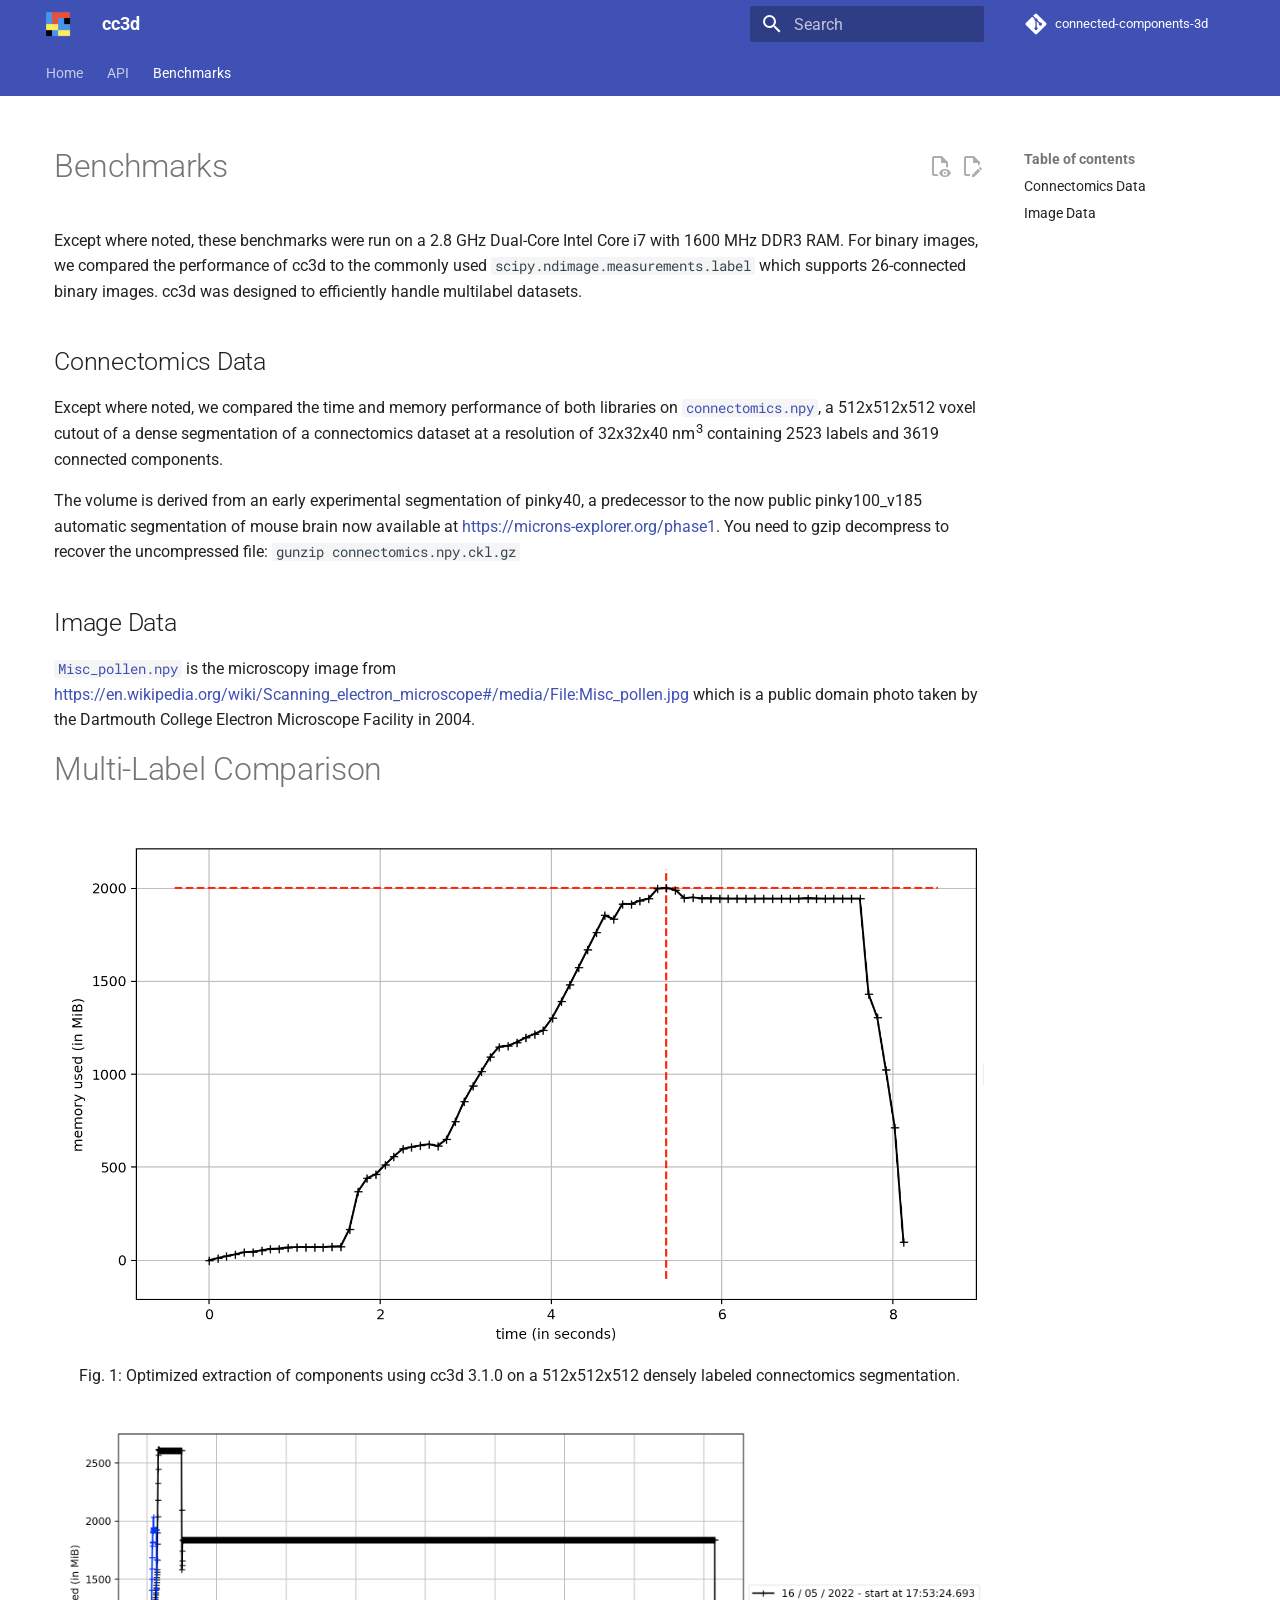
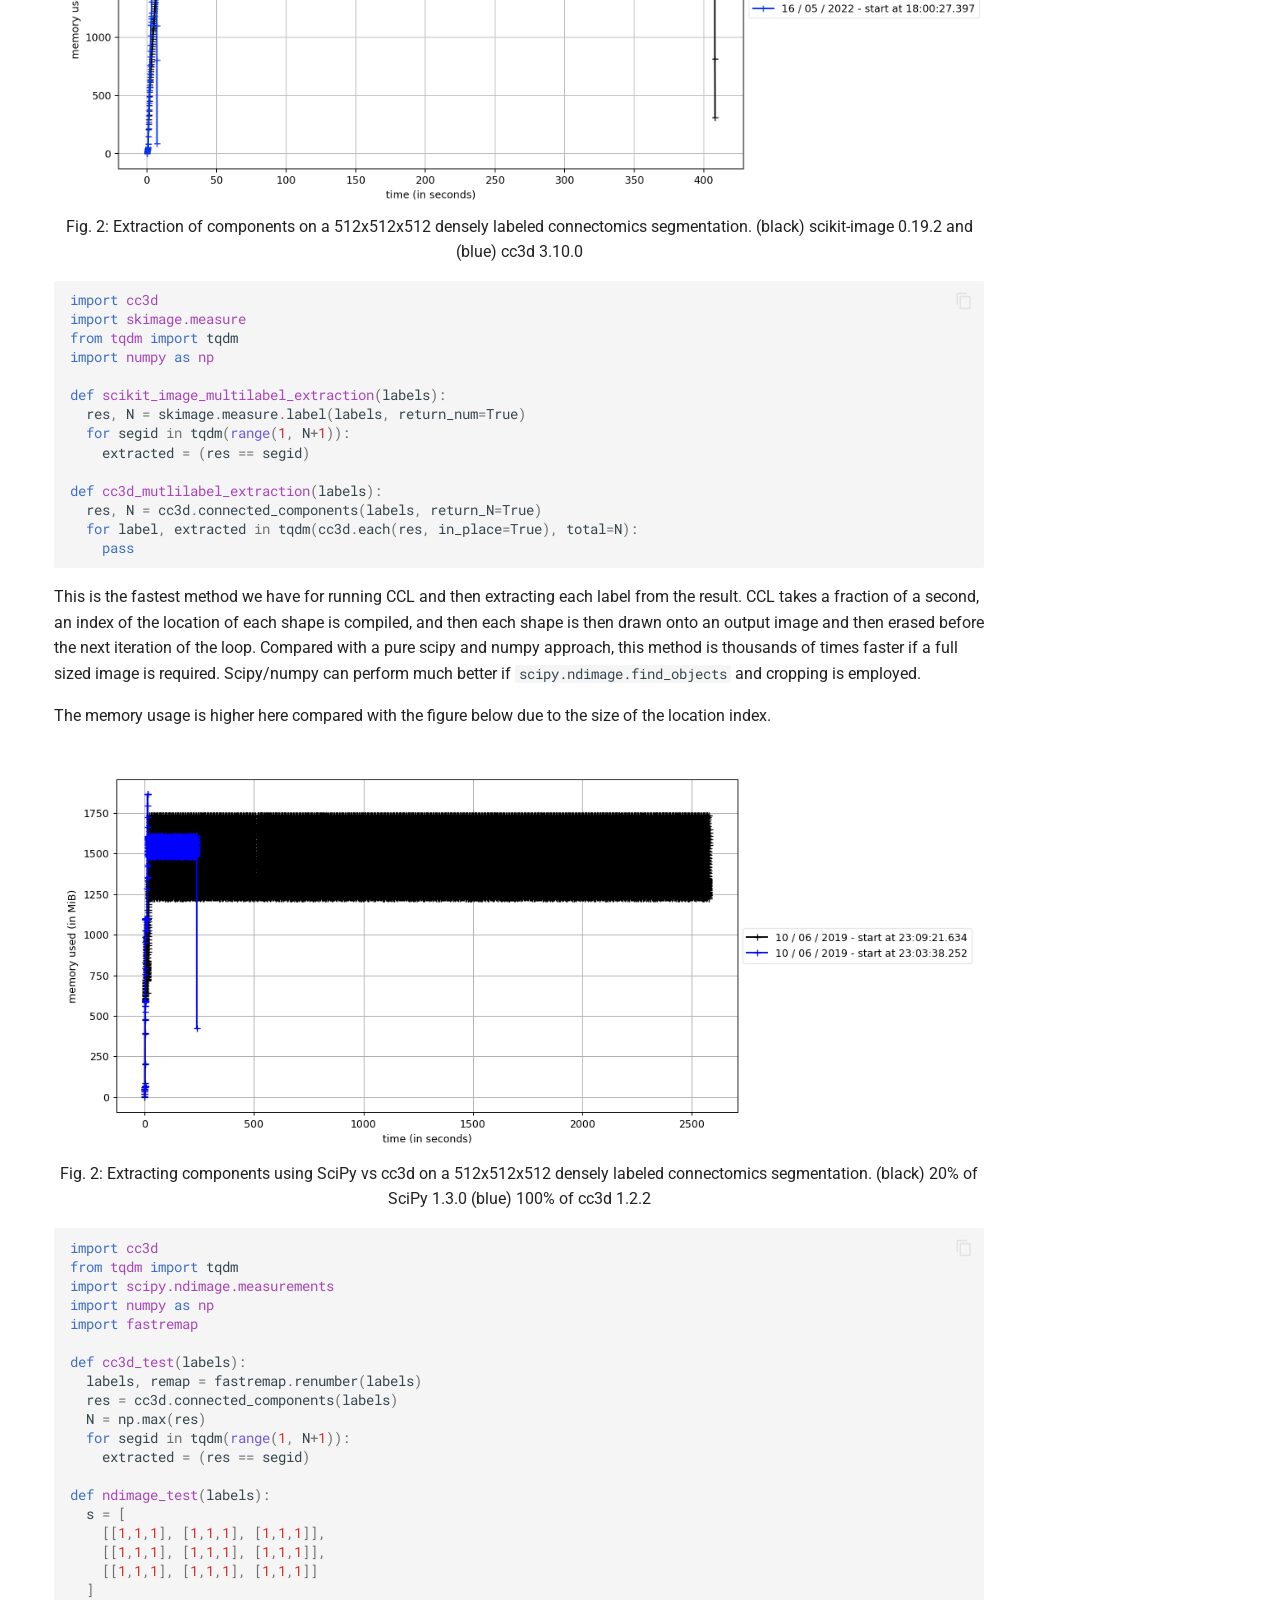
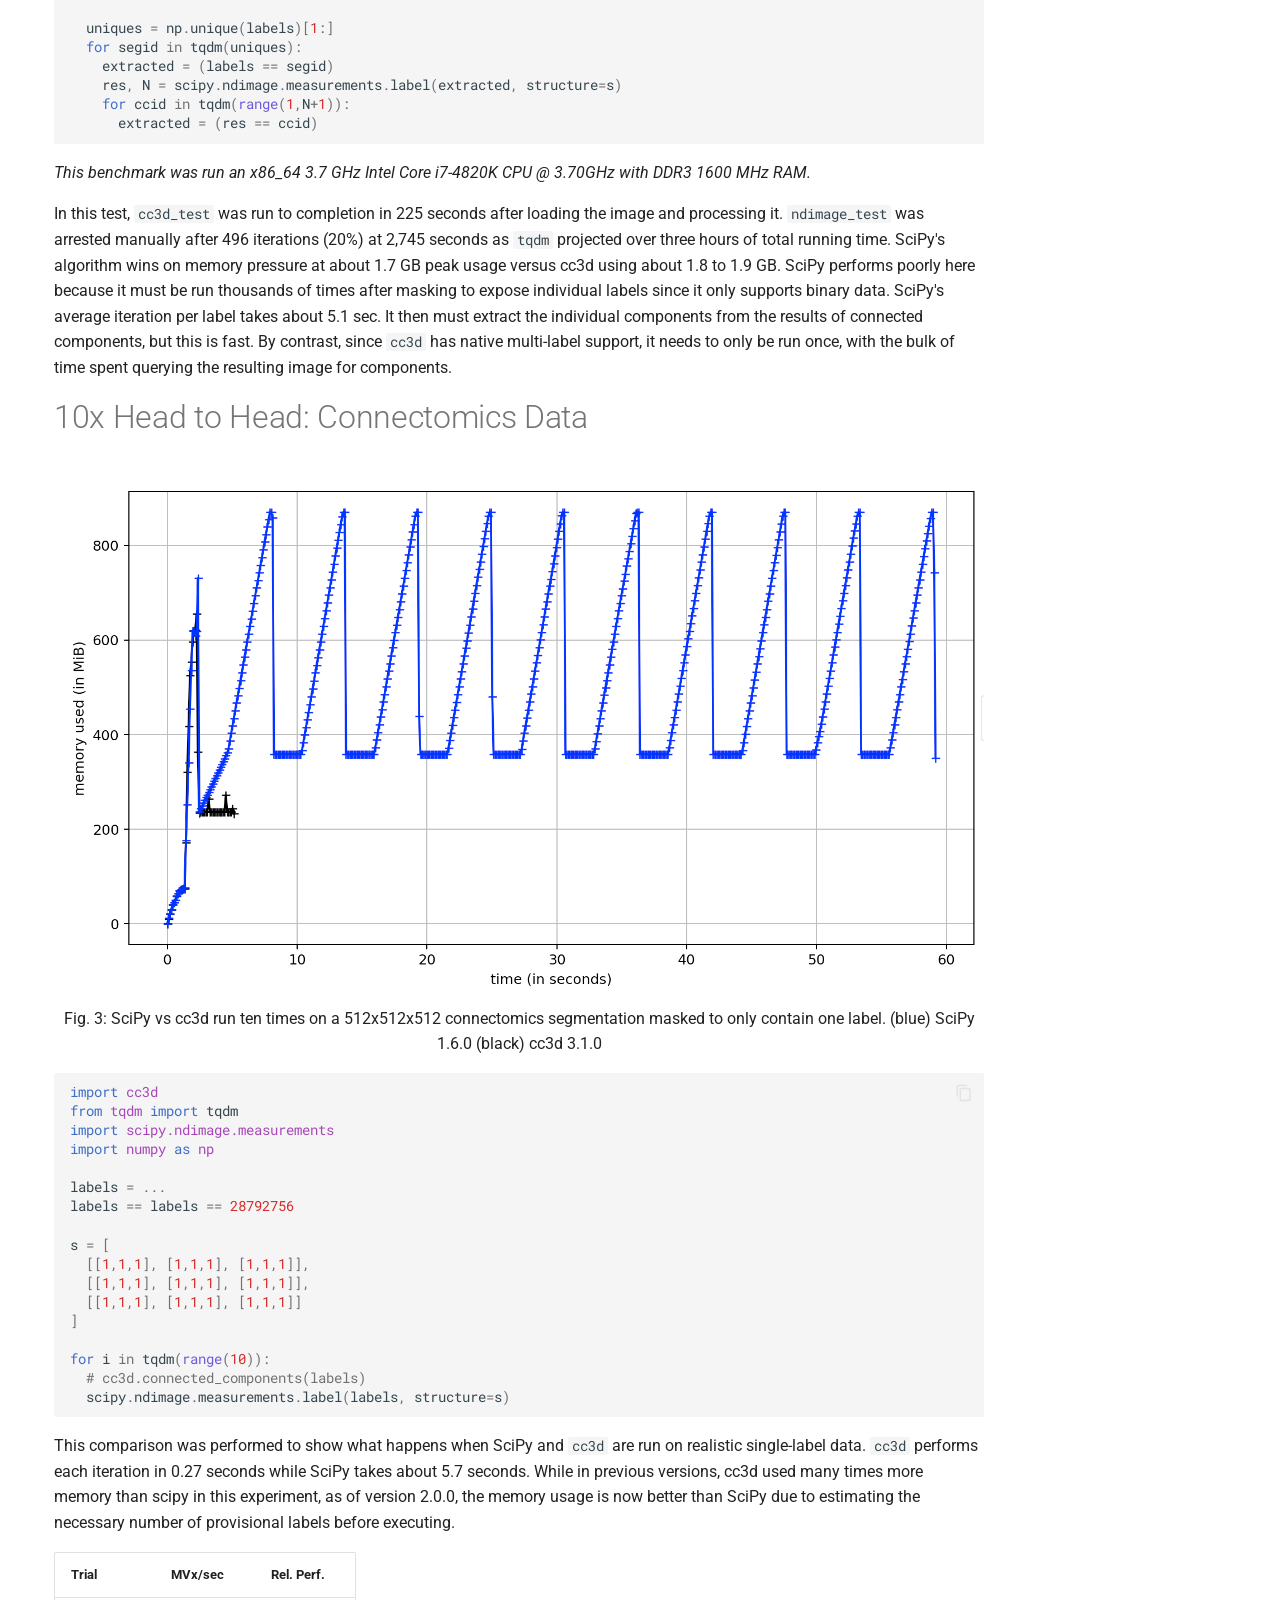
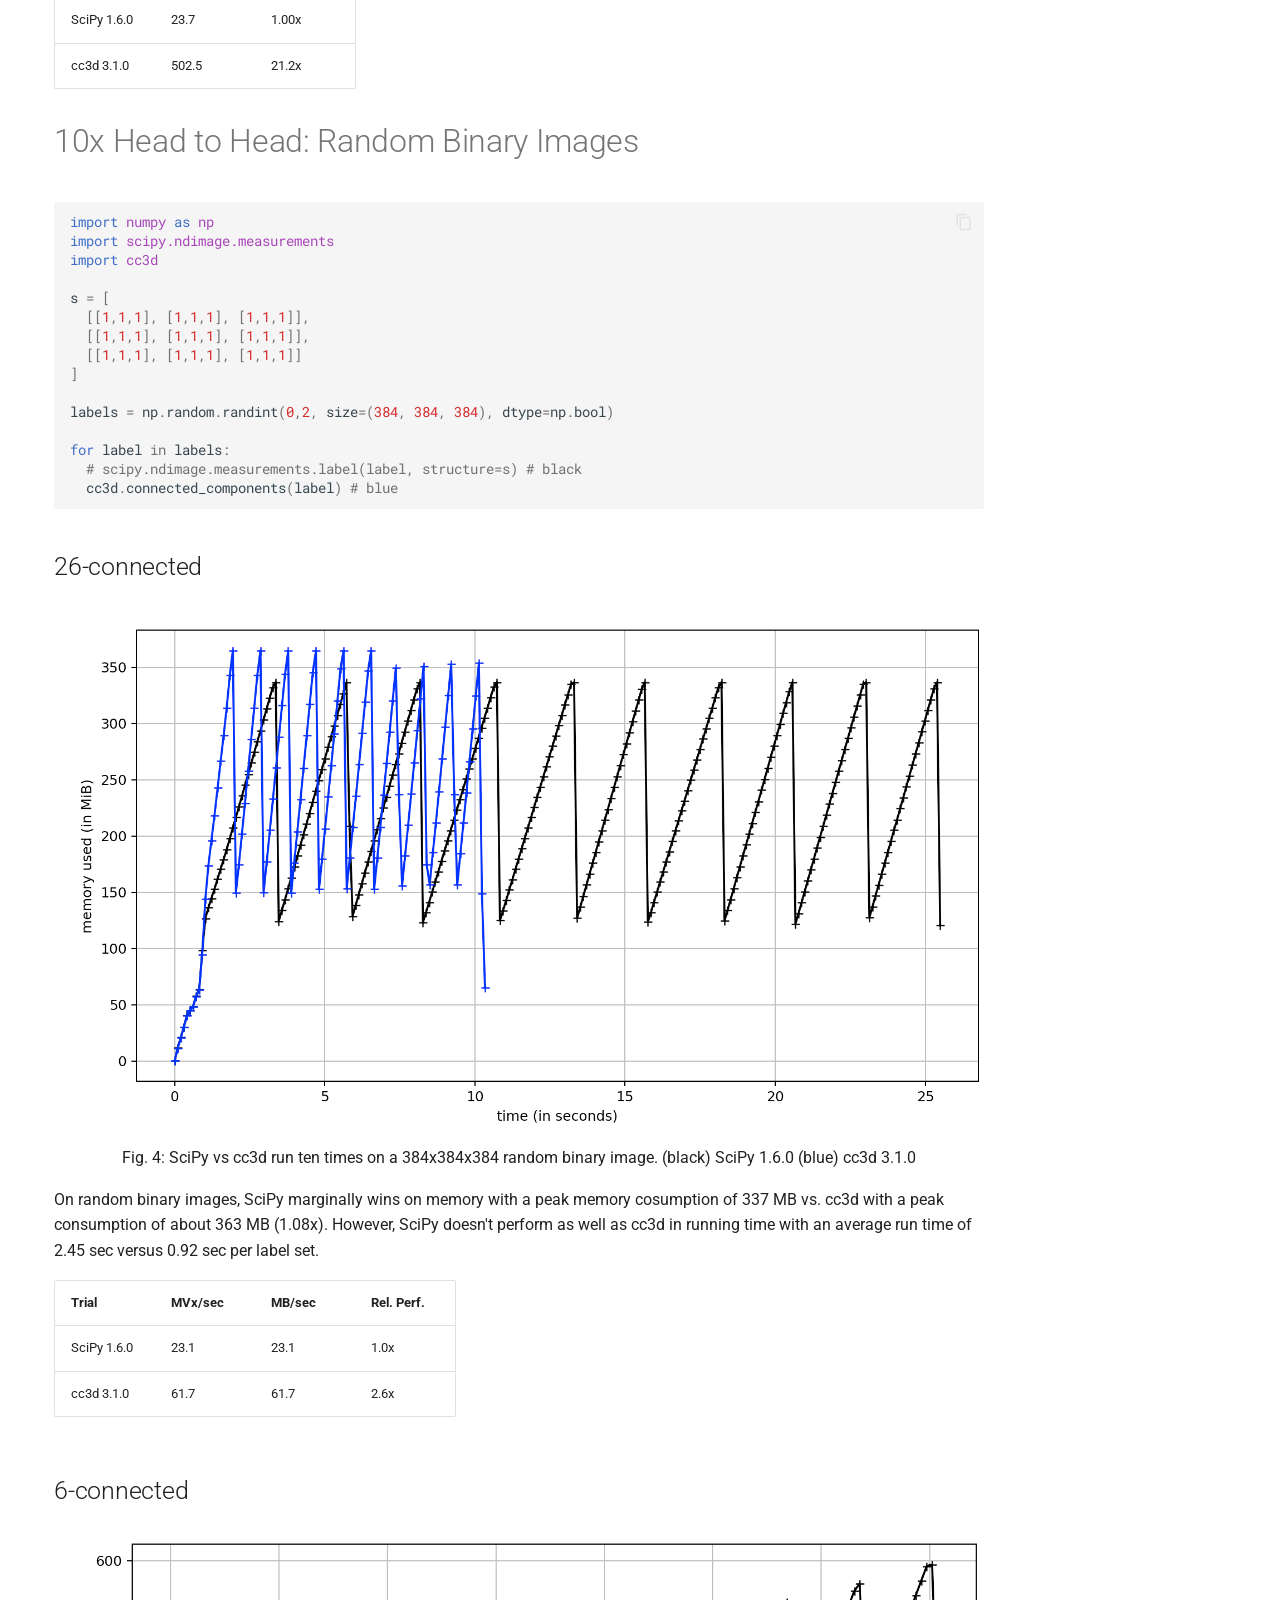
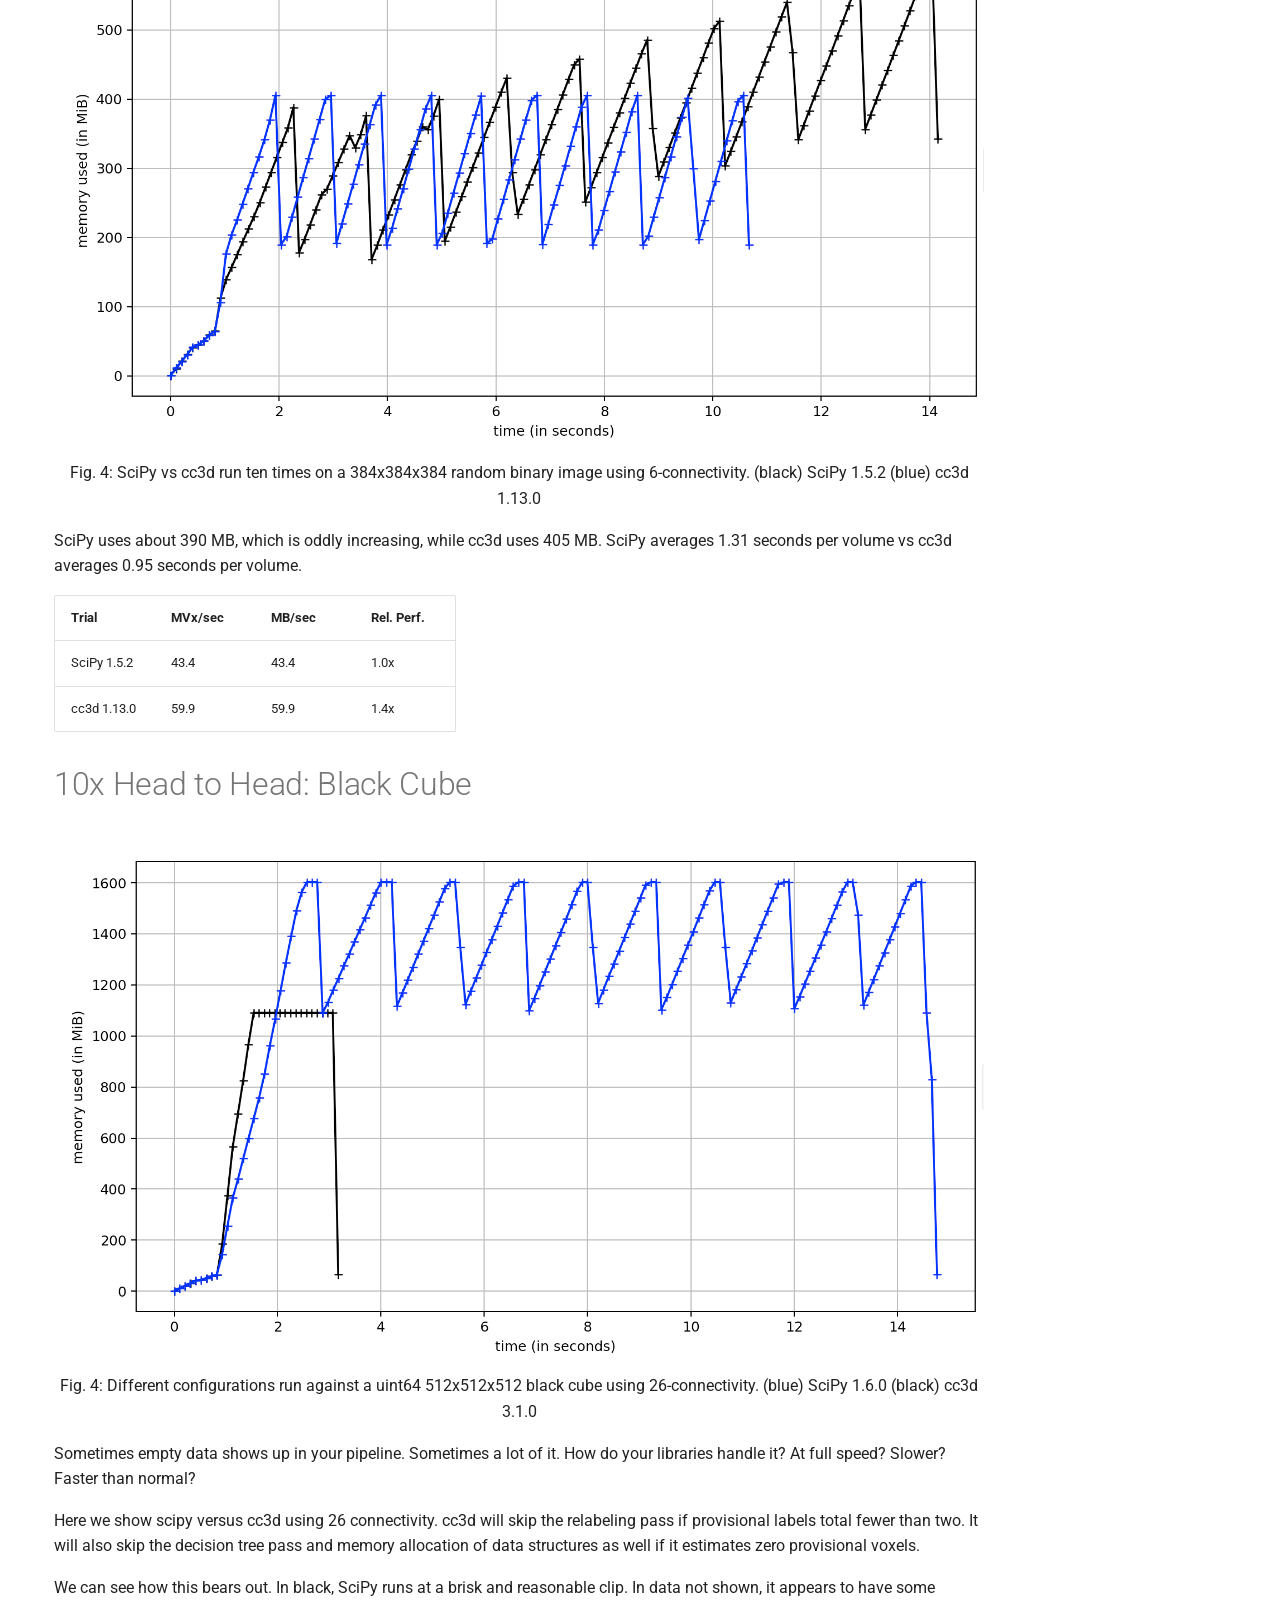
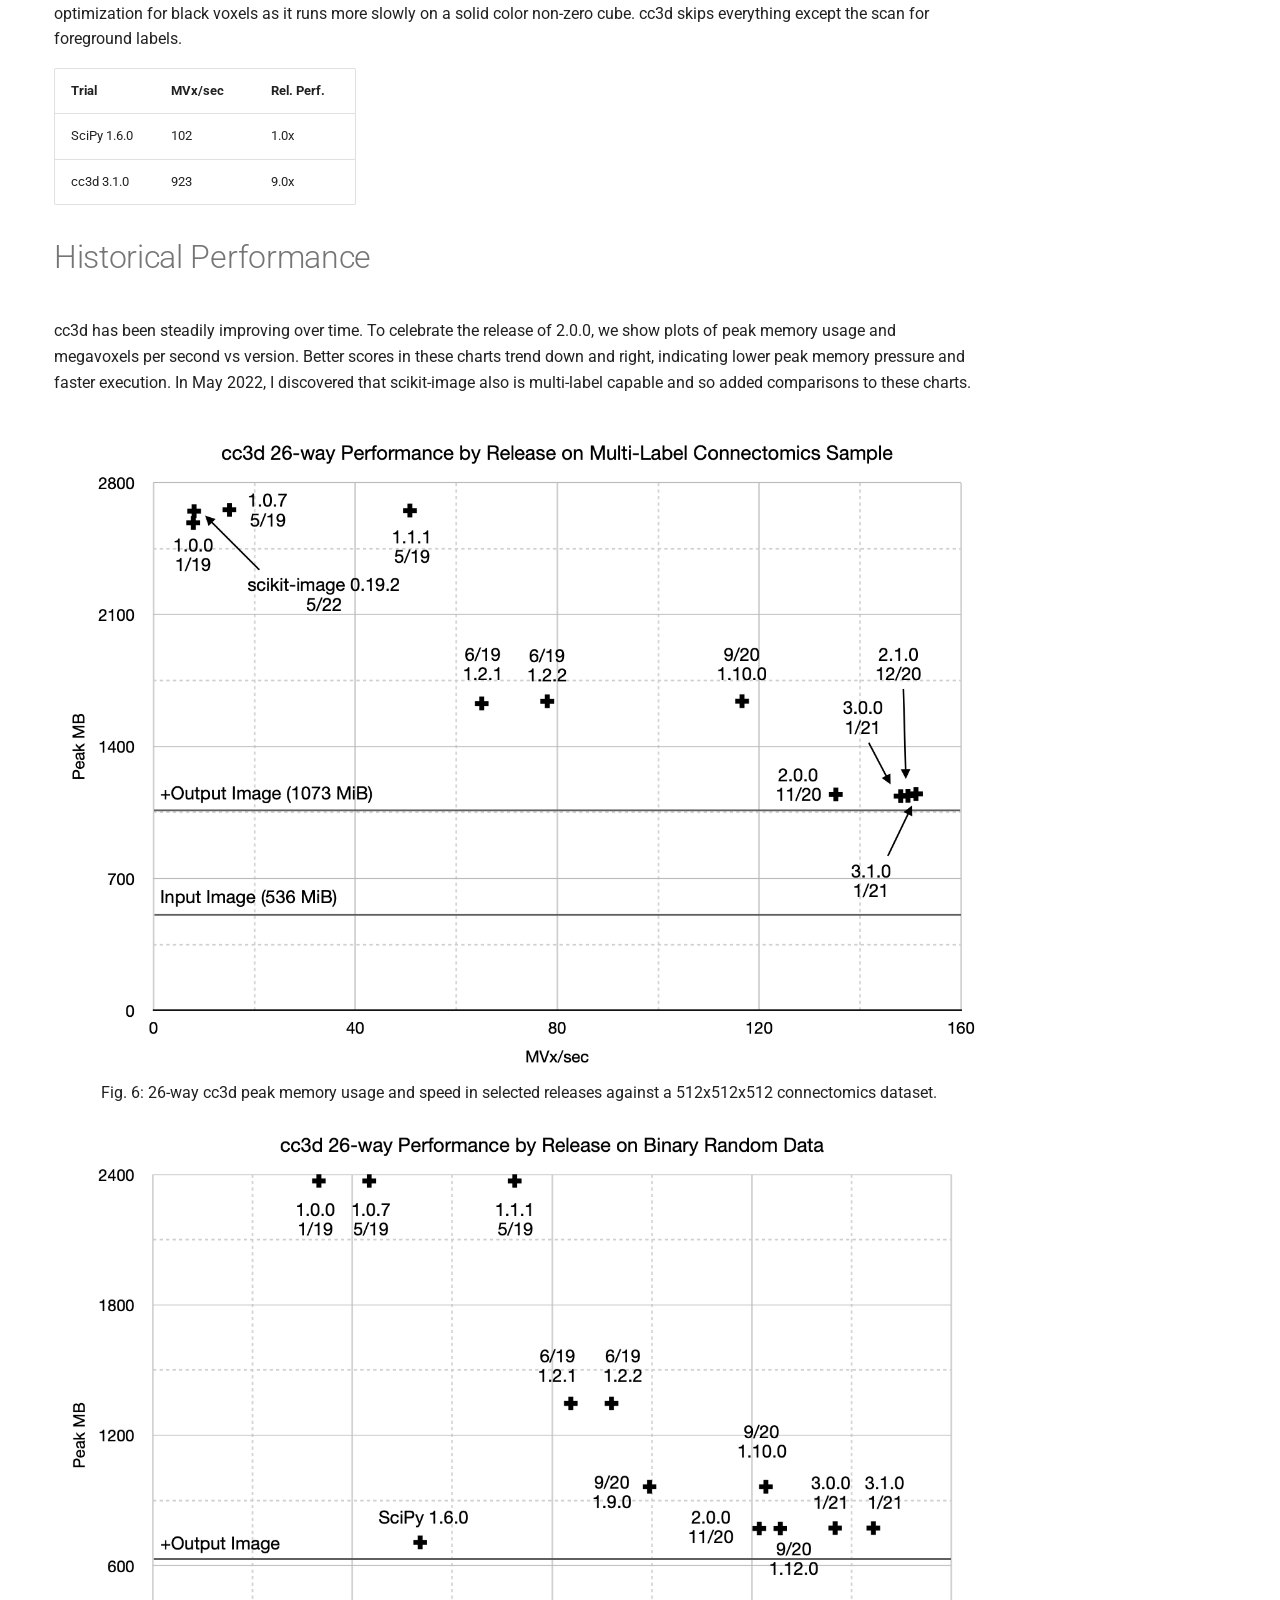
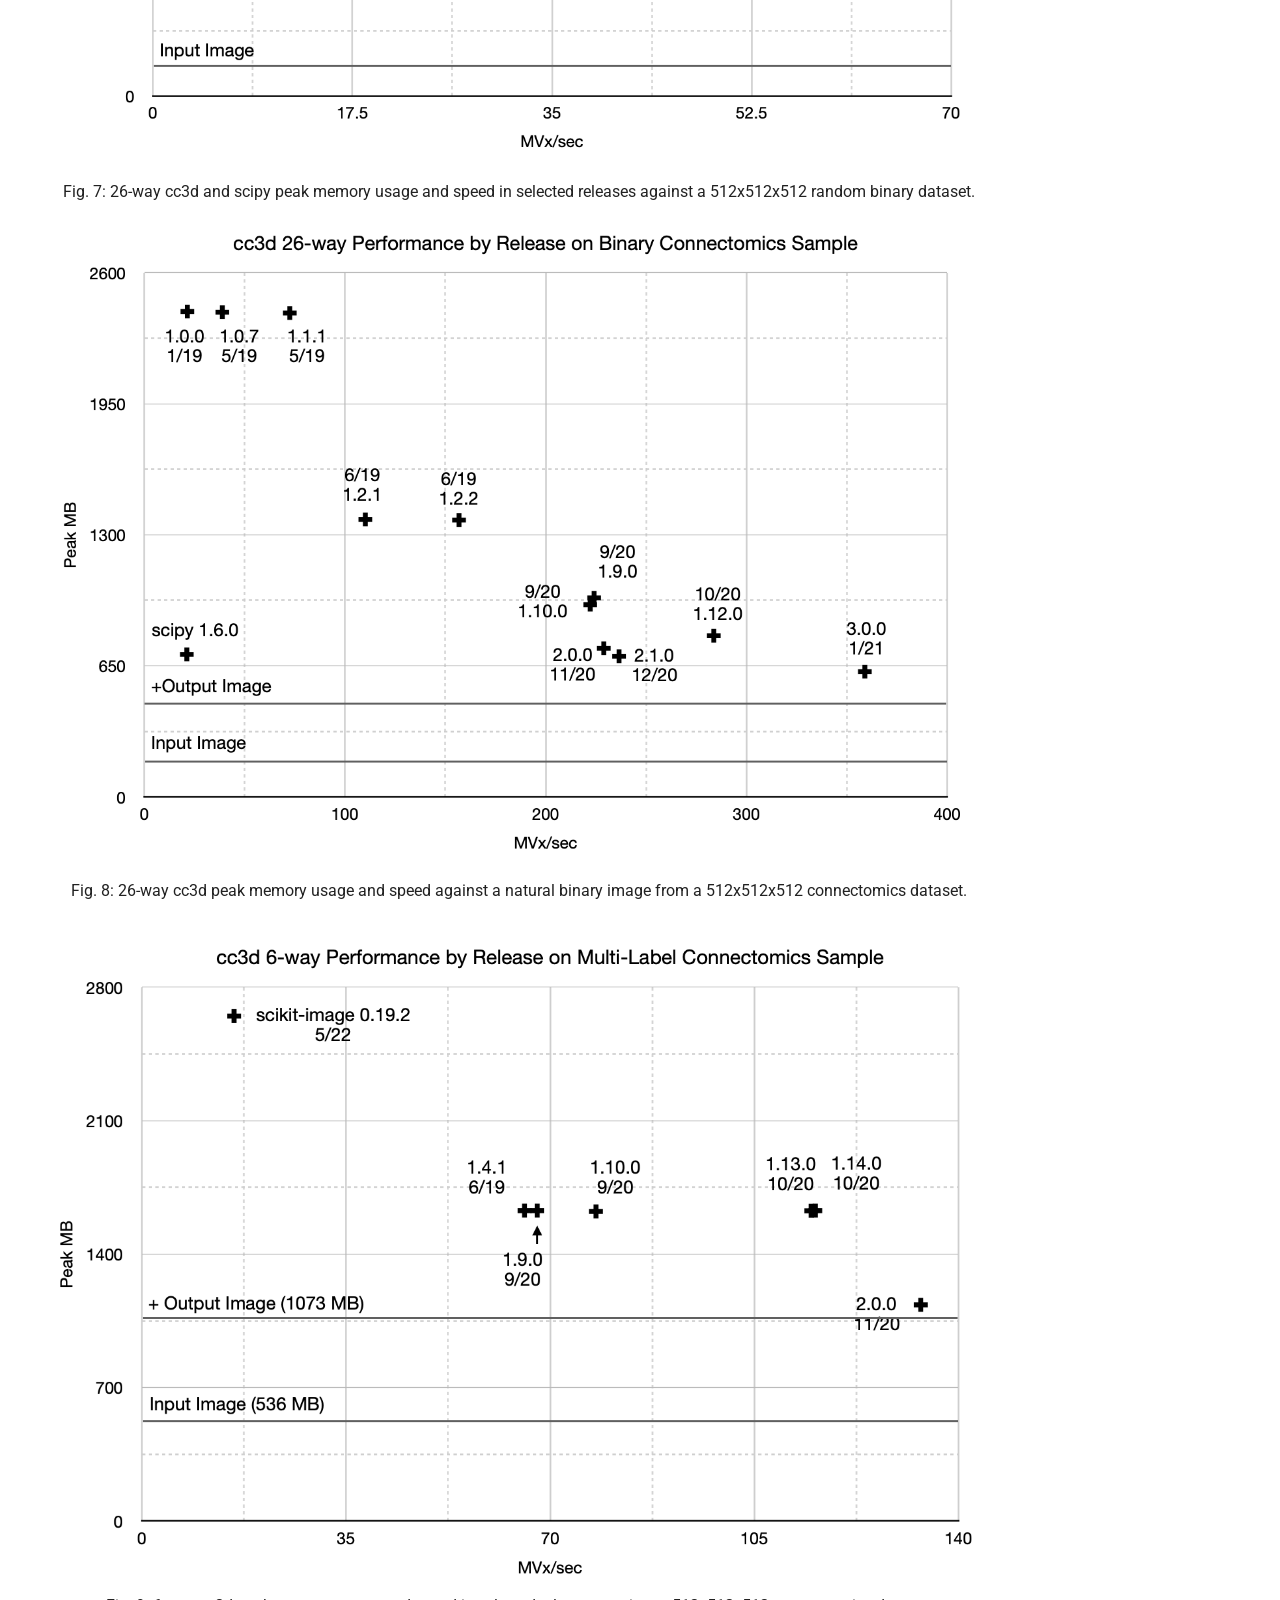
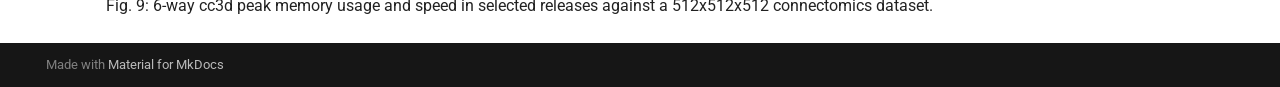
==== commit 55b050b4: "Deployed f818b0f with MkDocs version: 1.6.1" ====
--- a/benchmarks/index.html
+++ b/benchmarks/index.html
@@ -9,11 +9,11 @@
       
       
       
-        <link rel="prev" href="../api/">
-      
-      
-      
-      <link rel="icon" href="../images/logo.png">
+        <link rel="prev" href="../docs/api/">
+      
+      
+      
+      <link rel="icon" href="../docs/images/logo.png">
       <meta name="generator" content="mkdocs-1.6.1, mkdocs-material-9.6.14">
     
     
@@ -42,6 +42,8 @@
     
     
       <link rel="stylesheet" href="../assets/_mkdocstrings.css">
+    
+      <link rel="stylesheet" href="../docs/docs.css">
     
     <script>__md_scope=new URL("..",location),__md_hash=e=>[...e].reduce(((e,_)=>(e<<5)-e+_.charCodeAt(0)),0),__md_get=(e,_=localStorage,t=__md_scope)=>JSON.parse(_.getItem(t.pathname+"."+e)),__md_set=(e,_,t=localStorage,a=__md_scope)=>{try{t.setItem(a.pathname+"."+e,JSON.stringify(_))}catch(e){}}</script>
     
@@ -78,7 +80,7 @@
   <nav class="md-header__inner md-grid" aria-label="Header">
     <a href=".." title="cc3d" class="md-header__button md-logo" aria-label="cc3d" data-md-component="logo">
       
-  <img src="../images/logo.png" alt="logo">
+  <img src="../docs/images/logo.png" alt="logo">
 
     </a>
     <label class="md-header__button md-icon" for="__drawer">
@@ -199,7 +201,7 @@
   
   
     <li class="md-tabs__item">
-      <a href="../api/" class="md-tabs__link">
+      <a href="../docs/api/" class="md-tabs__link">
         
   
   
@@ -219,18 +221,17 @@
     
   
   
-    
-    
-      <li class="md-tabs__item md-tabs__item--active">
-        <a href="./" class="md-tabs__link">
-          
-  
+    <li class="md-tabs__item md-tabs__item--active">
+      <a href="./" class="md-tabs__link">
+        
+  
+  
+    
   
   Benchmarks
 
-        </a>
-      </li>
-    
+      </a>
+    </li>
   
 
       
@@ -245,9 +246,7 @@
           
             
               
-                
-              
-              <div class="md-sidebar md-sidebar--primary" data-md-component="sidebar" data-md-type="navigation" hidden>
+              <div class="md-sidebar md-sidebar--primary" data-md-component="sidebar" data-md-type="navigation" >
                 <div class="md-sidebar__scrollwrap">
                   <div class="md-sidebar__inner">
                     
@@ -260,7 +259,7 @@
   <label class="md-nav__title" for="__drawer">
     <a href=".." title="cc3d" class="md-nav__button md-logo" aria-label="cc3d" data-md-component="logo">
       
-  <img src="../images/logo.png" alt="logo">
+  <img src="../docs/images/logo.png" alt="logo">
 
     </a>
     cc3d
@@ -309,7 +308,7 @@
   
   
     <li class="md-nav__item">
-      <a href="../api/" class="md-nav__link">
+      <a href="../docs/api/" class="md-nav__link">
         
   
   
@@ -326,52 +325,6 @@
     
       
       
-  
-  
-    
-  
-  
-  
-    
-    
-    
-    
-      
-        
-        
-      
-      
-    
-    
-    <li class="md-nav__item md-nav__item--active md-nav__item--section md-nav__item--nested">
-      
-        
-        
-        <input class="md-nav__toggle md-toggle " type="checkbox" id="__nav_3" checked>
-        
-          
-          <label class="md-nav__link" for="__nav_3" id="__nav_3_label" tabindex="">
-            
-  
-  
-  <span class="md-ellipsis">
-    Benchmarks
-    
-  </span>
-  
-
-            <span class="md-nav__icon md-icon"></span>
-          </label>
-        
-        <nav class="md-nav" data-md-level="1" aria-labelledby="__nav_3_label" aria-expanded="true">
-          <label class="md-nav__title" for="__nav_3">
-            <span class="md-nav__icon md-icon"></span>
-            Benchmarks
-          </label>
-          <ul class="md-nav__list" data-md-scrollfix>
-            
-              
-                
   
   
     
@@ -447,14 +400,6 @@
     </ul>
   
 </nav>
-      
-    </li>
-  
-
-              
-            
-          </ul>
-        </nav>
       
     </li>
   
@@ -468,8 +413,6 @@
             
             
               
-                
-              
               <div class="md-sidebar md-sidebar--secondary" data-md-component="sidebar" data-md-type="toc" >
                 <div class="md-sidebar__scrollwrap">
                   <div class="md-sidebar__inner">
@@ -519,8 +462,6 @@
               <article class="md-content__inner md-typeset">
                 
                   
-  
-
 
 
   
@@ -543,7 +484,7 @@
 <h1 id="benchmarks">Benchmarks</h1>
 <p>Except where noted, these benchmarks were run on a 2.8 GHz Dual-Core Intel Core i7 with 1600 MHz DDR3 RAM. For binary images, we compared the performance of cc3d to the commonly used <code>scipy.ndimage.measurements.label</code> which supports 26-connected binary images. cc3d was designed to efficiently handle multilabel datasets.</p>
 <h2 id="connectomics-data">Connectomics Data</h2>
-<p>Except where noted, we compared the time and memory performance of both libraries on <a href="connectomics.npy.ckl.gz"><code>connectomics.npy</code></a>, a 512x512x512 voxel cutout of a dense segmentation of a connectomics dataset at a resolution of 32x32x40 nm<sup>3</sup> containing 2523 labels and 3619 connected components. </p>
+<p>Except where noted, we compared the time and memory performance of both libraries on <a href="connectomics.npy.ckl.gz"><code>connectomics.npy</code></a>, a 512x512x512 voxel cutout of a dense segmentation of a connectomics dataset at a resolution of 32x32x40 nm<sup>3</sup> containing 2523 labels and 3619 connected components.</p>
 <p>The volume is derived from an early experimental segmentation of pinky40, a predecessor to the now public pinky100_v185 automatic segmentation of mouse brain now available at <a href="https://microns-explorer.org/phase1">https://microns-explorer.org/phase1</a>. You need to gzip decompress to recover the uncompressed file: <code>gunzip connectomics.npy.ckl.gz</code></p>
 <h2 id="image-data">Image Data</h2>
 <p><a href="Misc_pollen.npy.gz"><code>Misc_pollen.npy</code></a> is the microscopy image from <a href="https://en.wikipedia.org/wiki/Scanning_electron_microscope#/media/File:Misc_pollen.jpg">https://en.wikipedia.org/wiki/Scanning_electron_microscope#/media/File:Misc_pollen.jpg</a> which is a public domain photo taken by the Dartmouth College Electron Microscope Facility in 2004.</p>
@@ -573,7 +514,7 @@
 </span><span id="__span-0-13"><a id="__codelineno-0-13" name="__codelineno-0-13" href="#__codelineno-0-13"></a>  <span class="k">for</span> <span class="n">label</span><span class="p">,</span> <span class="n">extracted</span> <span class="ow">in</span> <span class="n">tqdm</span><span class="p">(</span><span class="n">cc3d</span><span class="o">.</span><span class="n">each</span><span class="p">(</span><span class="n">res</span><span class="p">,</span> <span class="n">in_place</span><span class="o">=</span><span class="kc">True</span><span class="p">),</span> <span class="n">total</span><span class="o">=</span><span class="n">N</span><span class="p">):</span>
 </span><span id="__span-0-14"><a id="__codelineno-0-14" name="__codelineno-0-14" href="#__codelineno-0-14"></a>    <span class="k">pass</span>
 </span></code></pre></div>
-<p>This is the fastest method we have for running CCL and then extracting each label from the result. CCL takes a fraction of a second, an index of the location of each shape is compiled, and then each shape is then drawn onto an output image and then erased before the next iteration of the loop. Compared with a pure scipy and numpy approach, this method is thousands of times faster if a full sized image is required. Scipy/numpy can perform much better if <code>scipy.ndimage.find_objects</code> and cropping is employed. </p>
+<p>This is the fastest method we have for running CCL and then extracting each label from the result. CCL takes a fraction of a second, an index of the location of each shape is compiled, and then each shape is then drawn onto an output image and then erased before the next iteration of the loop. Compared with a pure scipy and numpy approach, this method is thousands of times faster if a full sized image is required. Scipy/numpy can perform much better if <code>scipy.ndimage.find_objects</code> and cropping is employed.</p>
 <p>The memory usage is higher here compared with the figure below due to the size of the location index.</p>
 <p style="font-style: italics;" align="center">
 <img height=384 src="cc3d_vs_scipy_multilabel.png" alt="Extracting components using SciPy vs cc3d on a 512x512x512 densely labeled connectomics segmentation. (black) 20% of SciPy 1.3.0 (blue) 100% of cc3d 1.2.2" /><br>
@@ -608,7 +549,7 @@
 </span><span id="__span-1-26"><a id="__codelineno-1-26" name="__codelineno-1-26" href="#__codelineno-1-26"></a>      <span class="n">extracted</span> <span class="o">=</span> <span class="p">(</span><span class="n">res</span> <span class="o">==</span> <span class="n">ccid</span><span class="p">)</span>
 </span></code></pre></div>
 <p><em>This benchmark was run an x86_64 3.7 GHz Intel Core i7-4820K CPU @ 3.70GHz with DDR3 1600 MHz RAM.</em></p>
-<p>In this test, <code>cc3d_test</code> was run to completion in 225 seconds after loading the image and processing it. <code>ndimage_test</code> was arrested manually after 496 iterations (20%) at 2,745 seconds as <code>tqdm</code> projected over three hours of total running time. SciPy's algorithm wins on memory pressure at about 1.7 GB peak usage versus cc3d using about 1.8 to 1.9 GB. SciPy performs poorly here because it must be run thousands of times after masking to expose individual labels since it only supports binary data. SciPy's average iteration per label takes about 5.1 sec. It then must extract the individual components from the results of connected components, but this is fast. By contrast, since <code>cc3d</code> has native multi-label support, it needs to only be run once, with the bulk of time spent querying the resulting image for components.  </p>
+<p>In this test, <code>cc3d_test</code> was run to completion in 225 seconds after loading the image and processing it. <code>ndimage_test</code> was arrested manually after 496 iterations (20%) at 2,745 seconds as <code>tqdm</code> projected over three hours of total running time. SciPy's algorithm wins on memory pressure at about 1.7 GB peak usage versus cc3d using about 1.8 to 1.9 GB. SciPy performs poorly here because it must be run thousands of times after masking to expose individual labels since it only supports binary data. SciPy's average iteration per label takes about 5.1 sec. It then must extract the individual components from the results of connected components, but this is fast. By contrast, since <code>cc3d</code> has native multi-label support, it needs to only be run once, with the bulk of time spent querying the resulting image for components.</p>
 <h1 id="10x-head-to-head-connectomics-data">10x Head to Head: Connectomics Data</h1>
 <p style="font-style: italics;" align="center">
 <img height=384 src="cc3d_vs_scipy_single_label_10x.png" alt="Fig. 3: SciPy vs cc3d run ten times on a 512x512x512 connectomics segmentation masked to only contain one label. (blue) SciPy 1.6.0 (black) cc3d 3.1.0" /><br>
@@ -678,7 +619,7 @@
 Fig. 4: SciPy vs cc3d run ten times on a 384x384x384 random binary image. (black) SciPy 1.6.0 (blue) cc3d 3.1.0
 </p>
 
-<p>On random binary images, SciPy marginally wins on memory with a peak memory cosumption of 337 MB vs. cc3d with a peak consumption of about 363 MB (1.08x). However, SciPy doesn't perform as well as cc3d in running time with an average run time of 2.45 sec versus 0.92 sec per label set. </p>
+<p>On random binary images, SciPy marginally wins on memory with a peak memory cosumption of 337 MB vs. cc3d with a peak consumption of about 363 MB (1.08x). However, SciPy doesn't perform as well as cc3d in running time with an average run time of 2.45 sec versus 0.92 sec per label set.</p>
 <table>
 <thead>
 <tr>
@@ -709,7 +650,7 @@
 Fig. 4: SciPy vs cc3d run ten times on a 384x384x384 random binary image using 6-connectivity. (black) SciPy 1.5.2 (blue) cc3d 1.13.0
 </p>
 
-<p>SciPy uses about 390 MB, which is oddly increasing, while cc3d uses 405 MB. SciPy averages 1.31 seconds per volume vs cc3d averages 0.95 seconds per volume. </p>
+<p>SciPy uses about 390 MB, which is oddly increasing, while cc3d uses 405 MB. SciPy averages 1.31 seconds per volume vs cc3d averages 0.95 seconds per volume.</p>
 <table>
 <thead>
 <tr>
@@ -740,8 +681,8 @@
 Fig. 4: Different configurations run against a uint64 512x512x512 black cube using 26-connectivity. (blue) SciPy 1.6.0 (black) cc3d 3.1.0
 </p>
 
-<p>Sometimes empty data shows up in your pipeline. Sometimes a lot of it. How do your libraries handle it? At full speed? Slower? Faster than normal?  </p>
-<p>Here we show scipy versus cc3d using 26 connectivity. cc3d will skip the relabeling pass if provisional labels total fewer than two. It will also skip the decision tree pass and memory allocation of data structures as well if it estimates zero provisional voxels.  </p>
+<p>Sometimes empty data shows up in your pipeline. Sometimes a lot of it. How do your libraries handle it? At full speed? Slower? Faster than normal?</p>
+<p>Here we show scipy versus cc3d using 26 connectivity. cc3d will skip the relabeling pass if provisional labels total fewer than two. It will also skip the decision tree pass and memory allocation of data structures as well if it estimates zero provisional voxels.</p>
 <p>We can see how this bears out. In black, SciPy runs at a brisk and reasonable clip. In data not shown, it appears to have some optimization for black voxels as it runs more slowly on a solid color non-zero cube. cc3d skips everything except the scan for foreground labels.</p>
 <table>
 <thead>
@@ -792,13 +733,8 @@
 
 
 
-  
-  
-
-
-
-
-  
+
+
 
 
 
--- a/docs/docs.css
+++ b/docs/docs.css
@@ -0,0 +1,3 @@
+.md-sidebar {
+  display: none;
+}
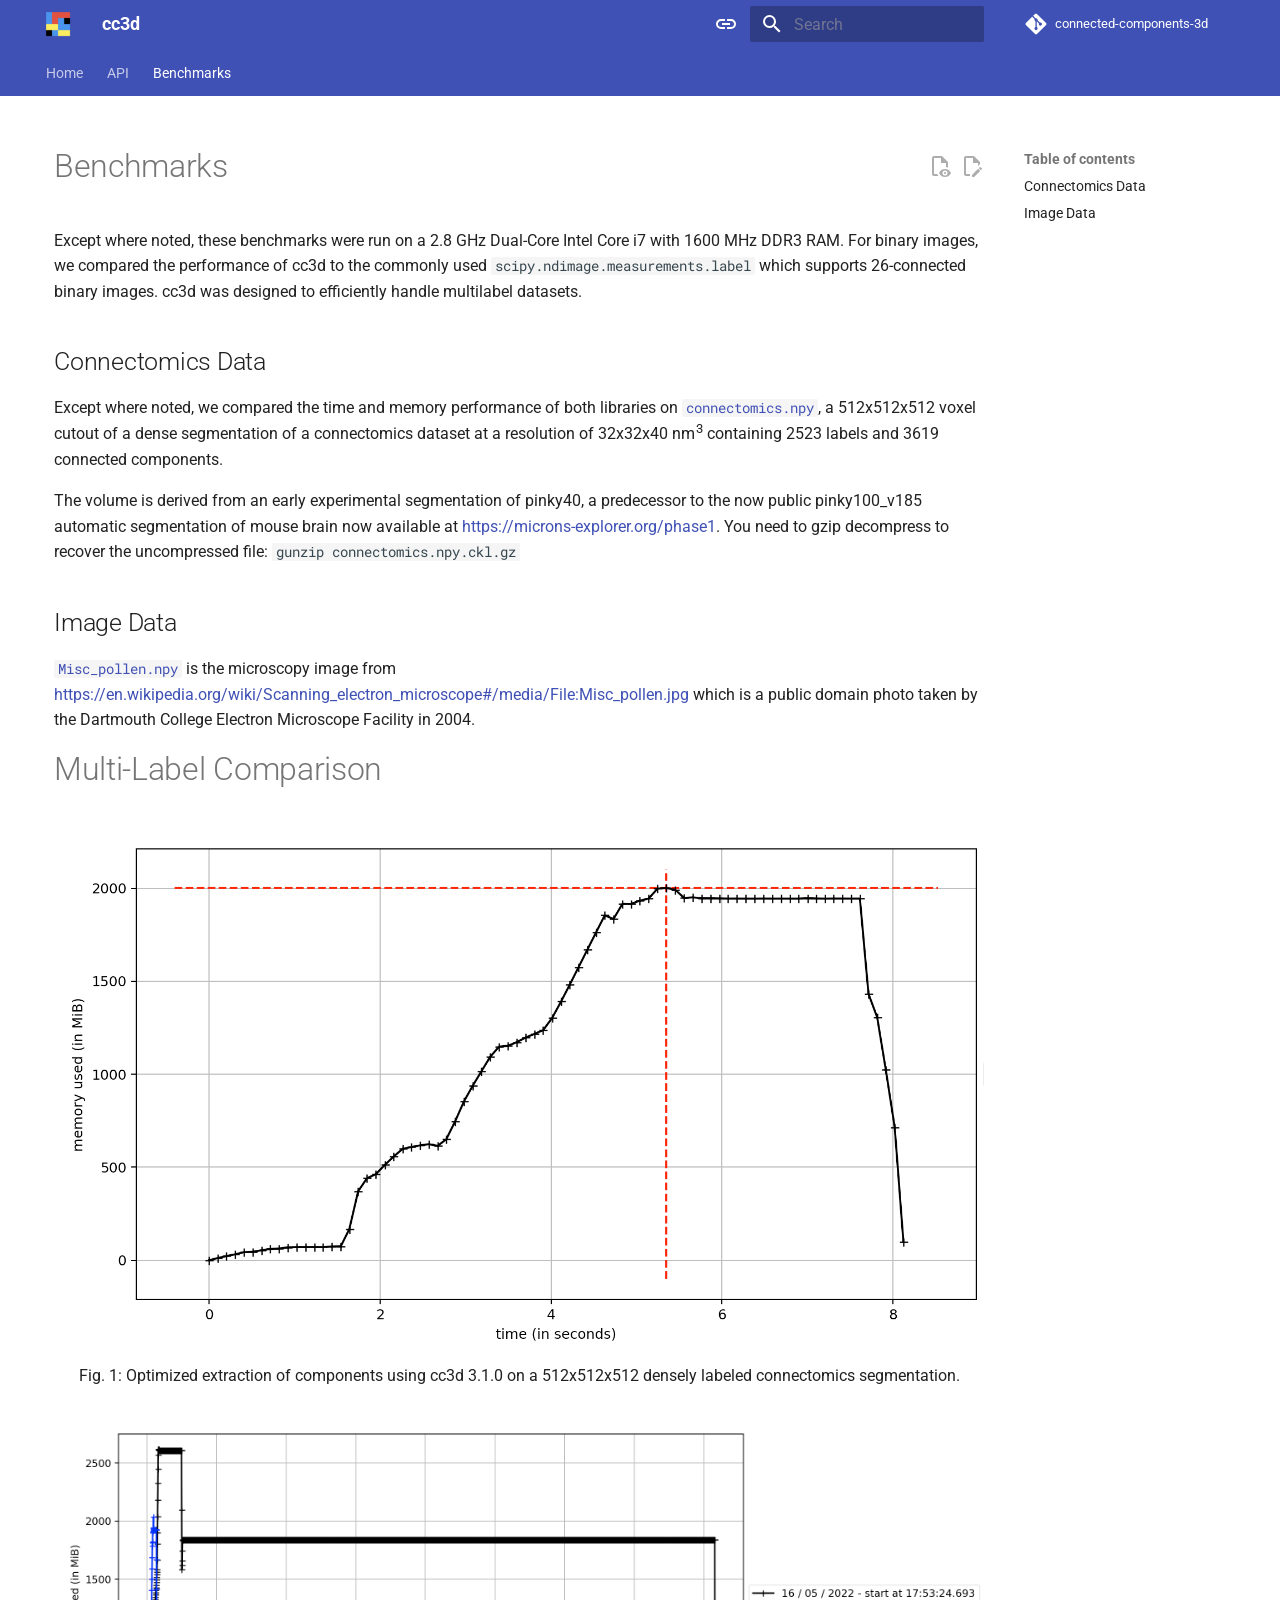
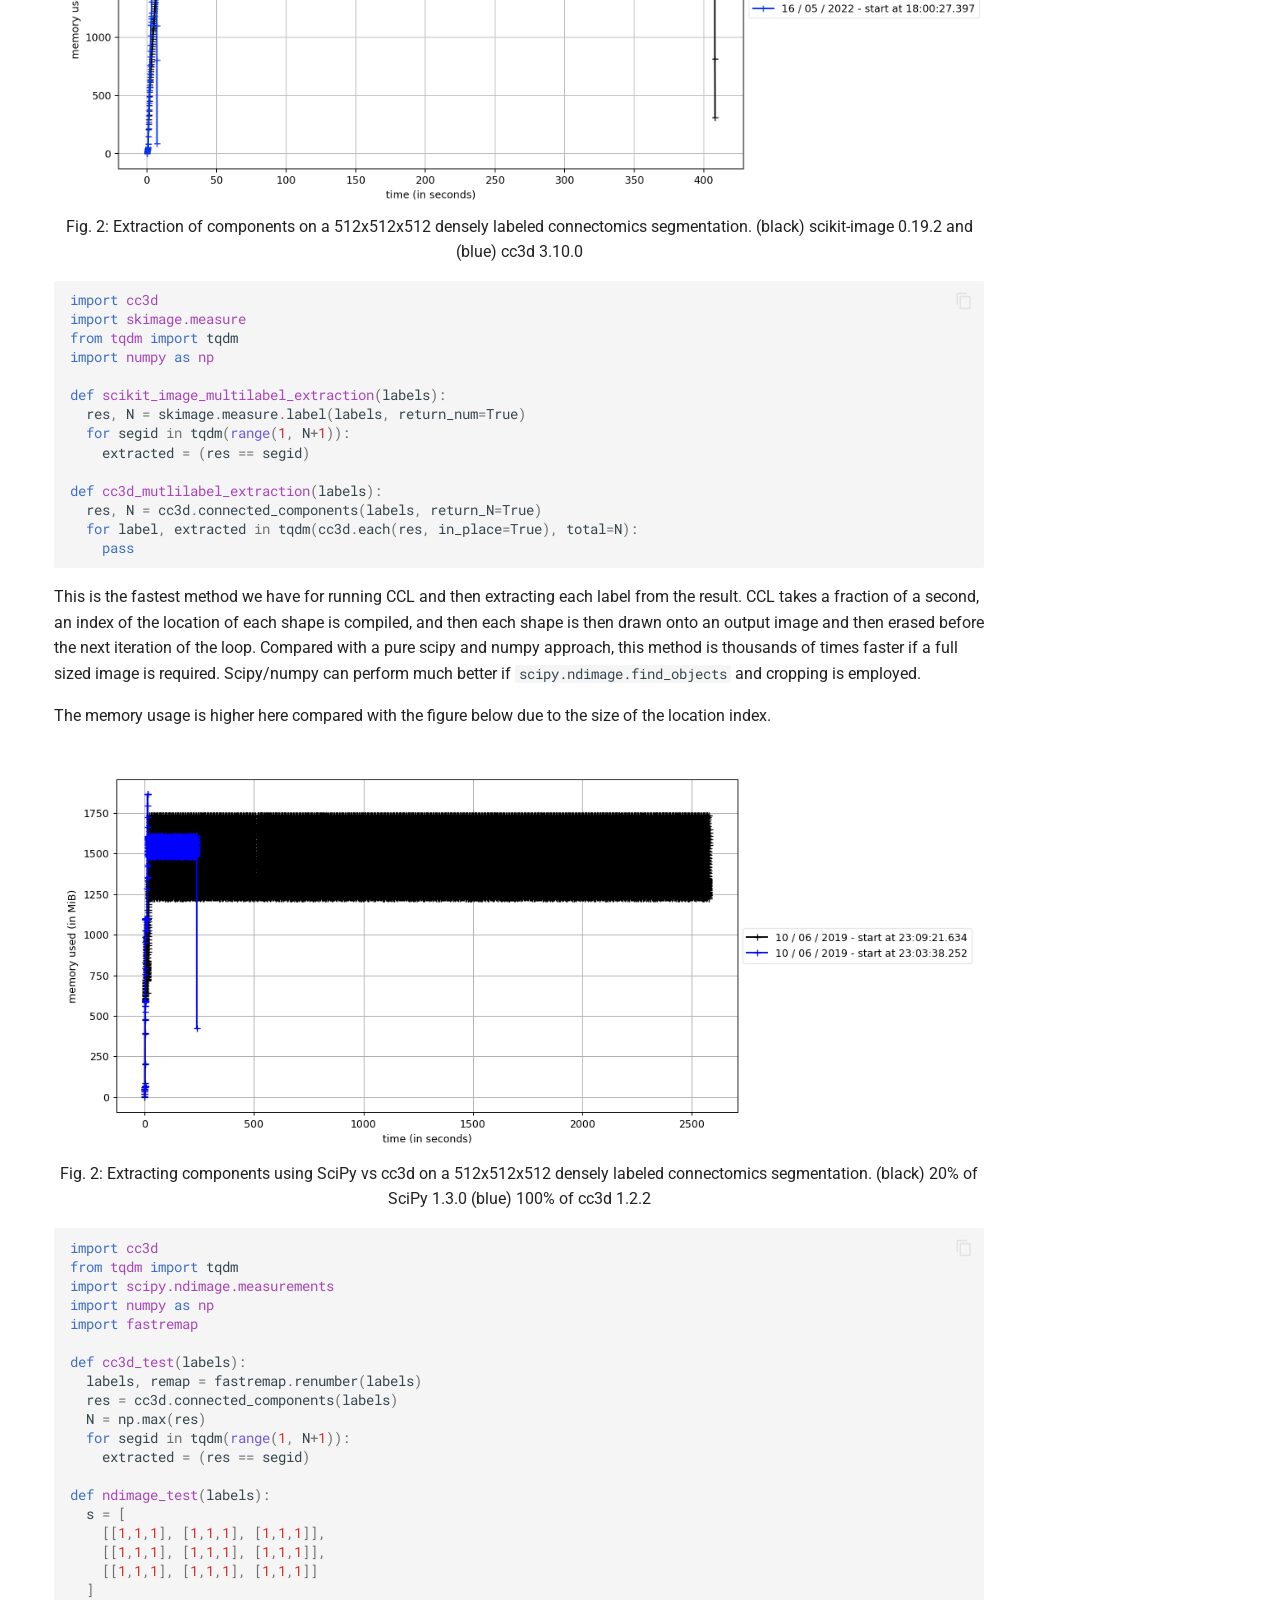
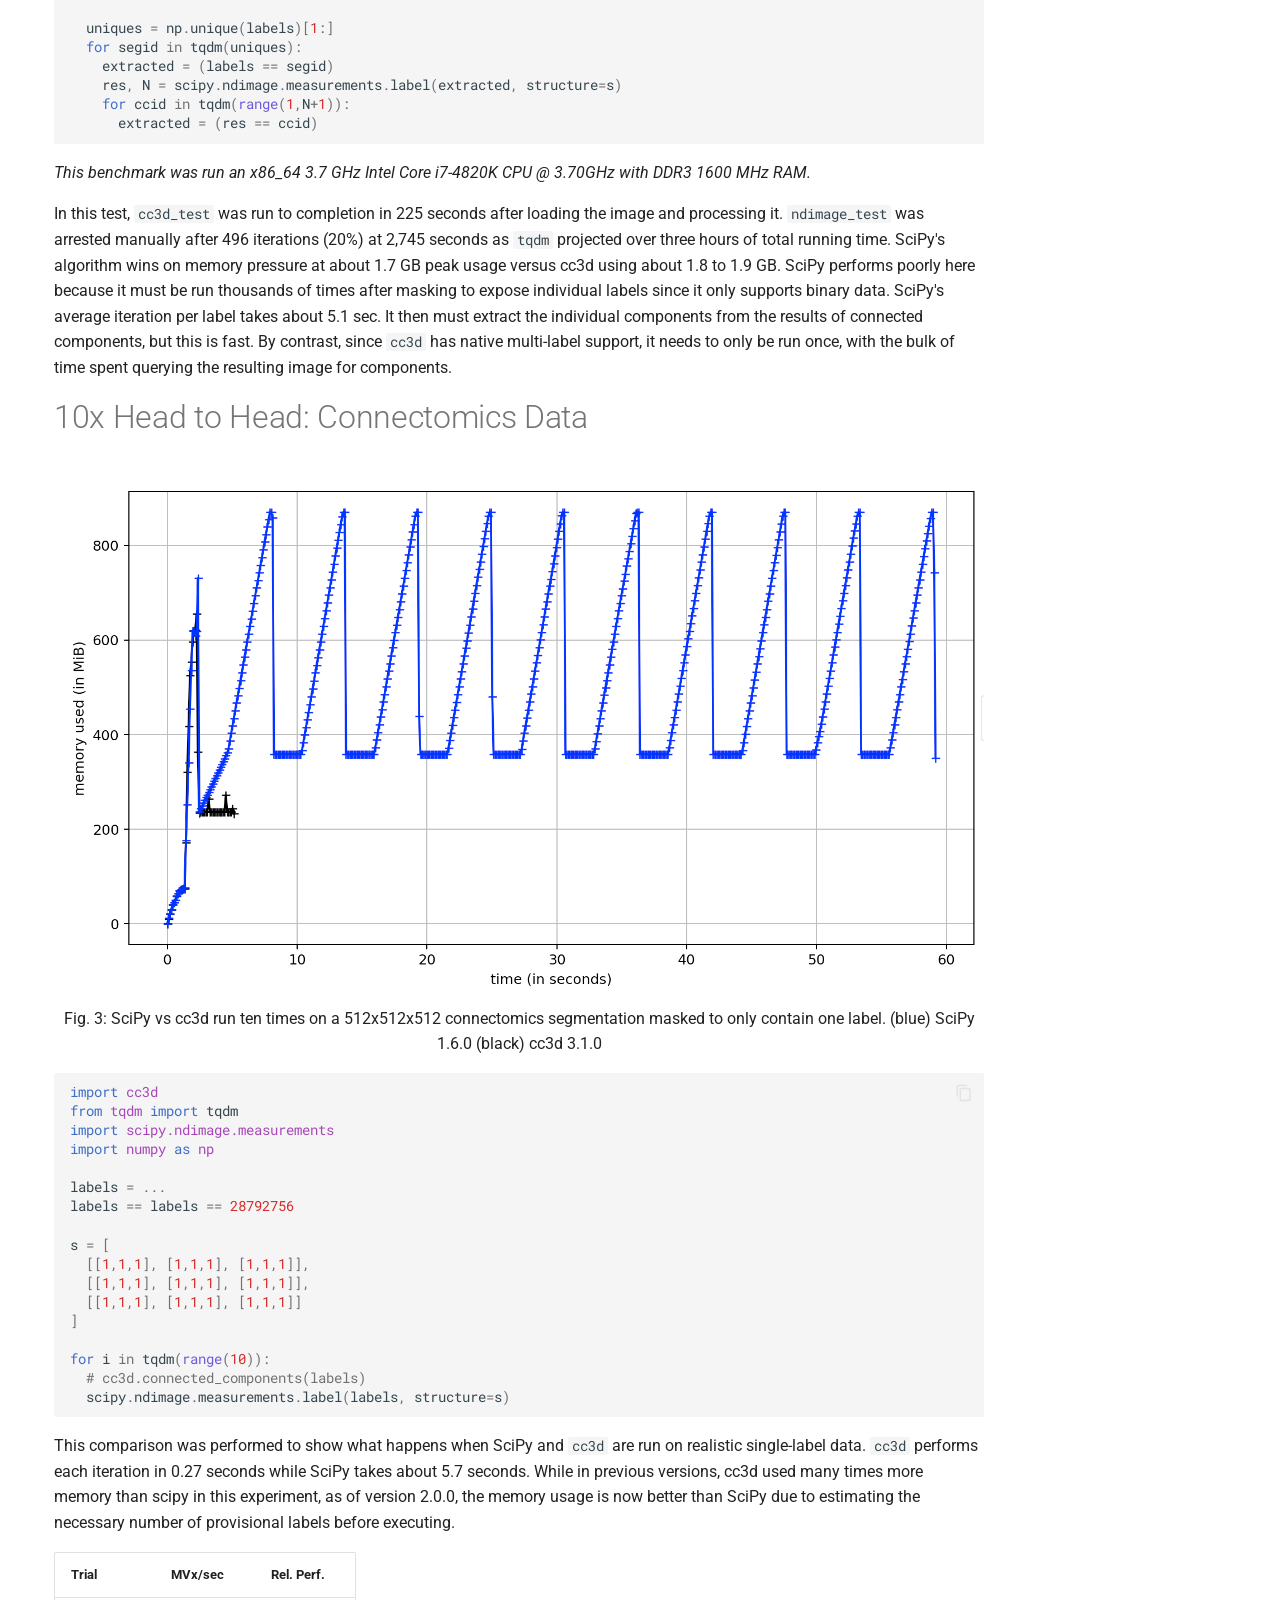
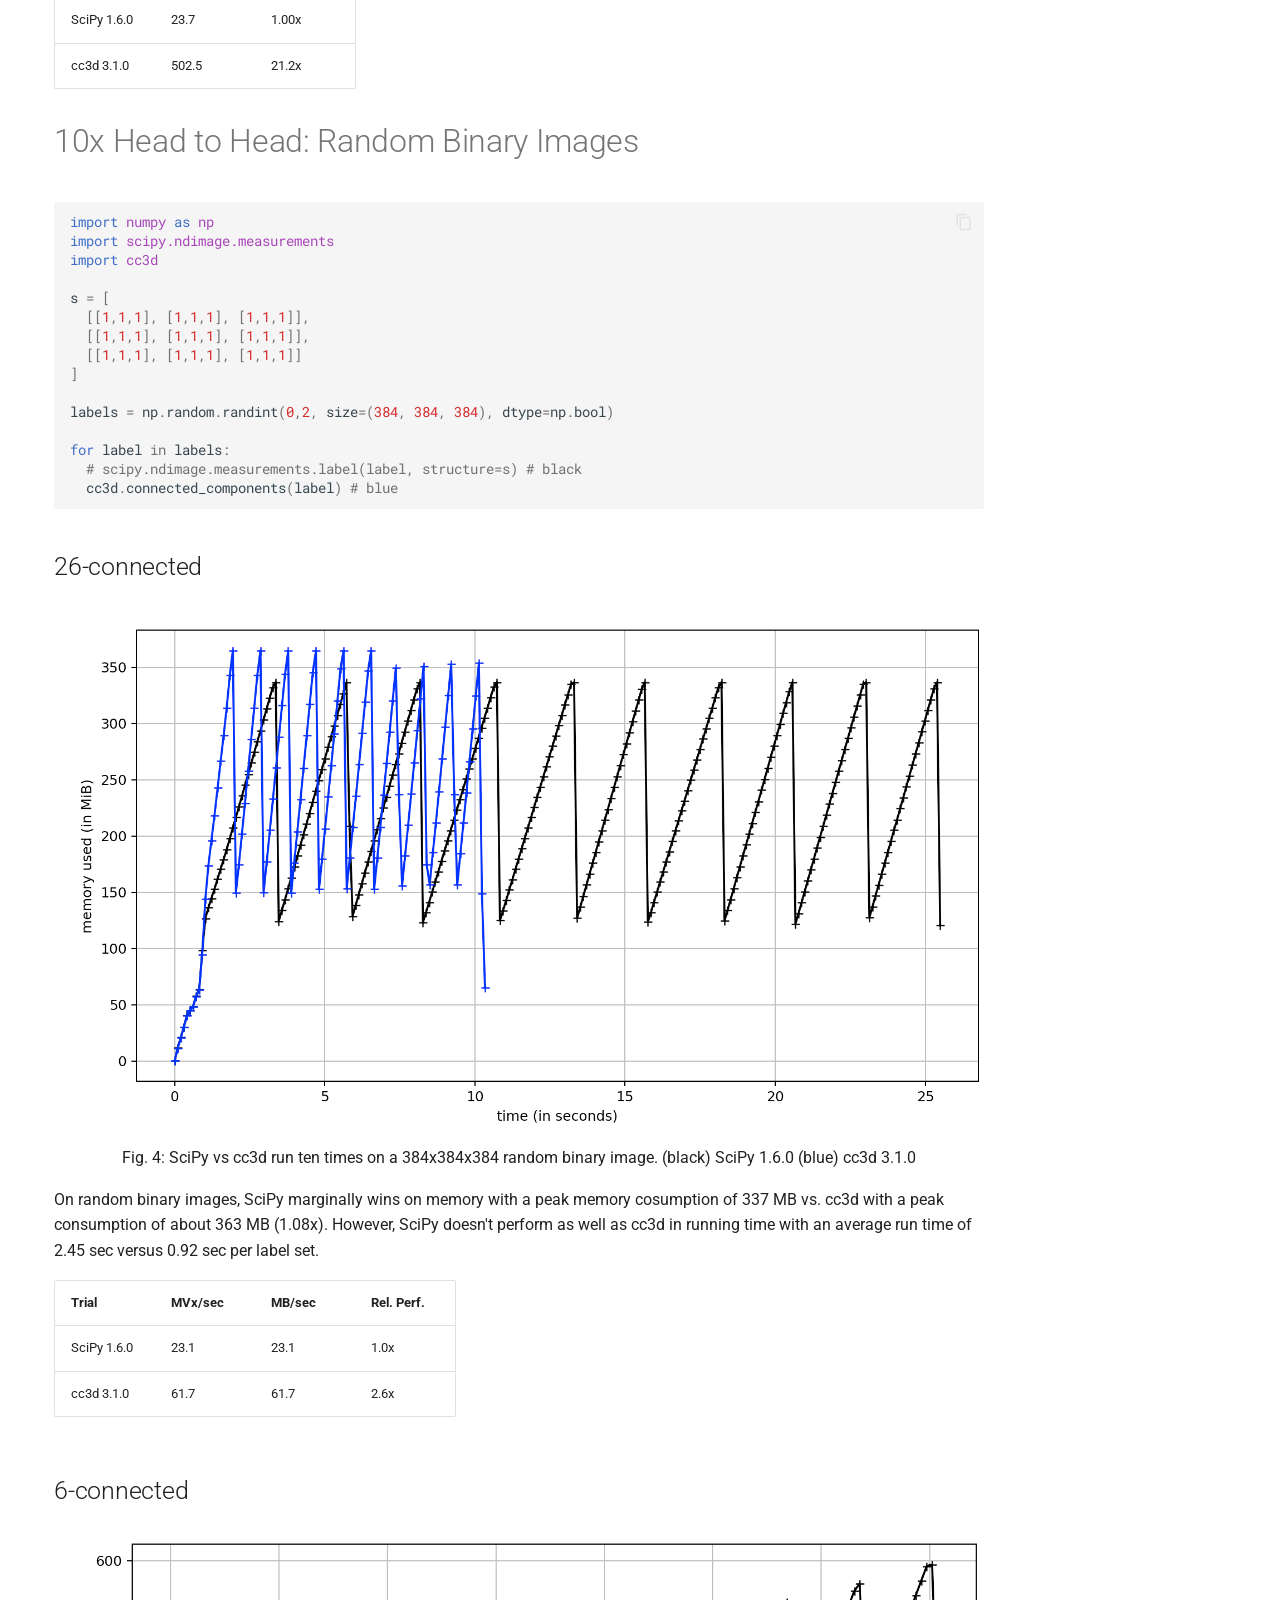
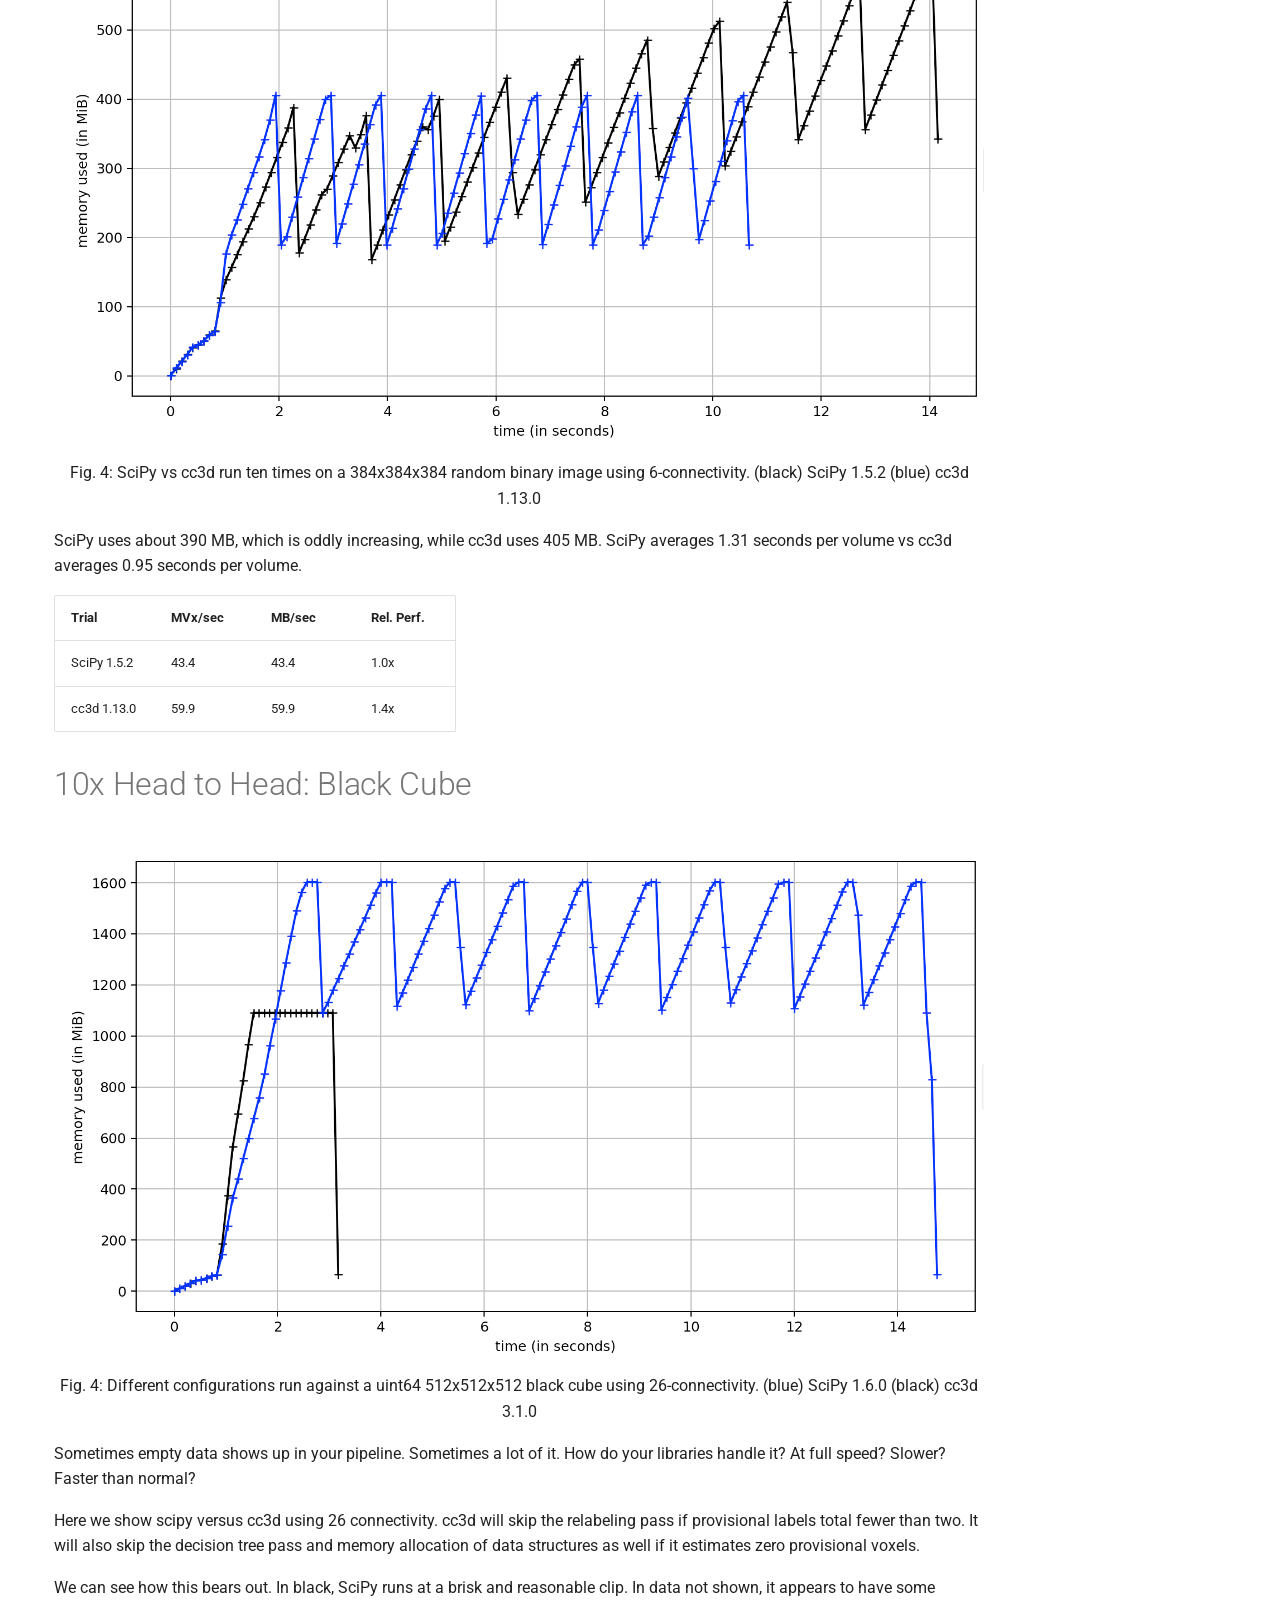
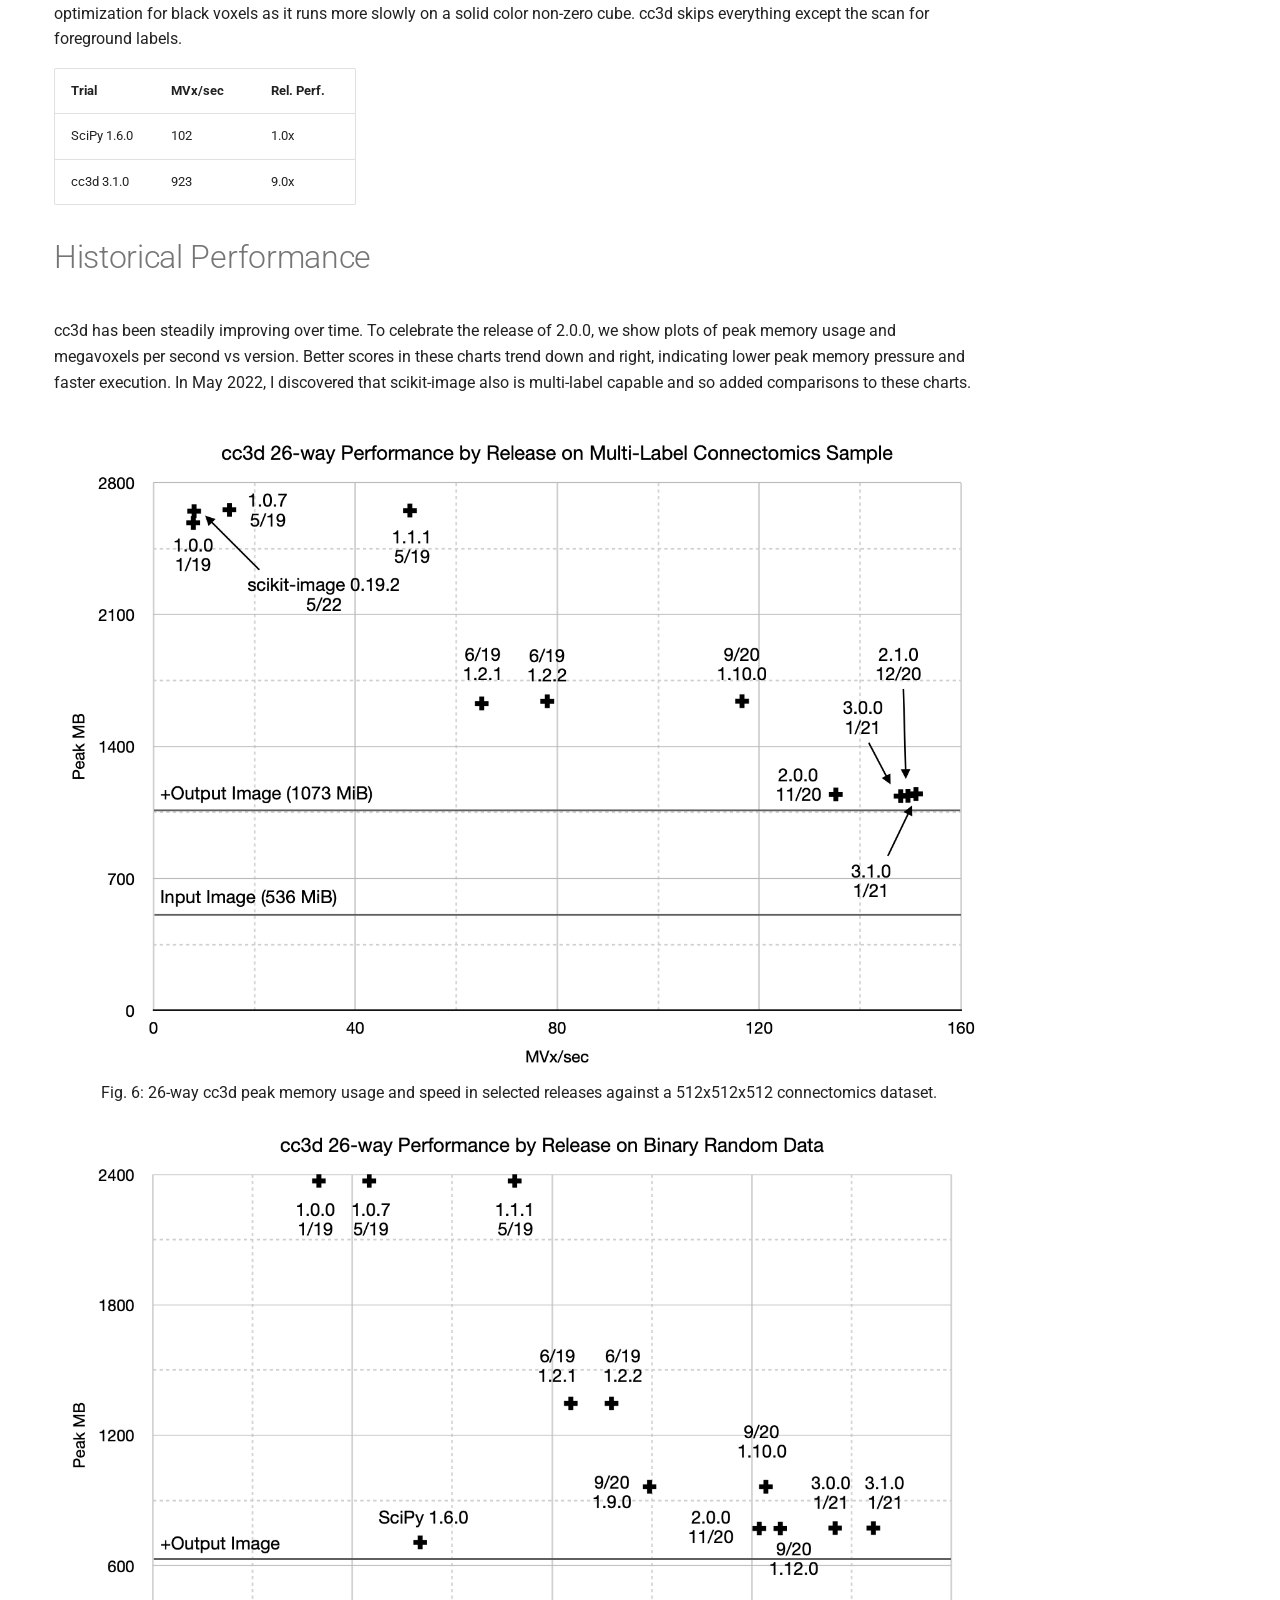
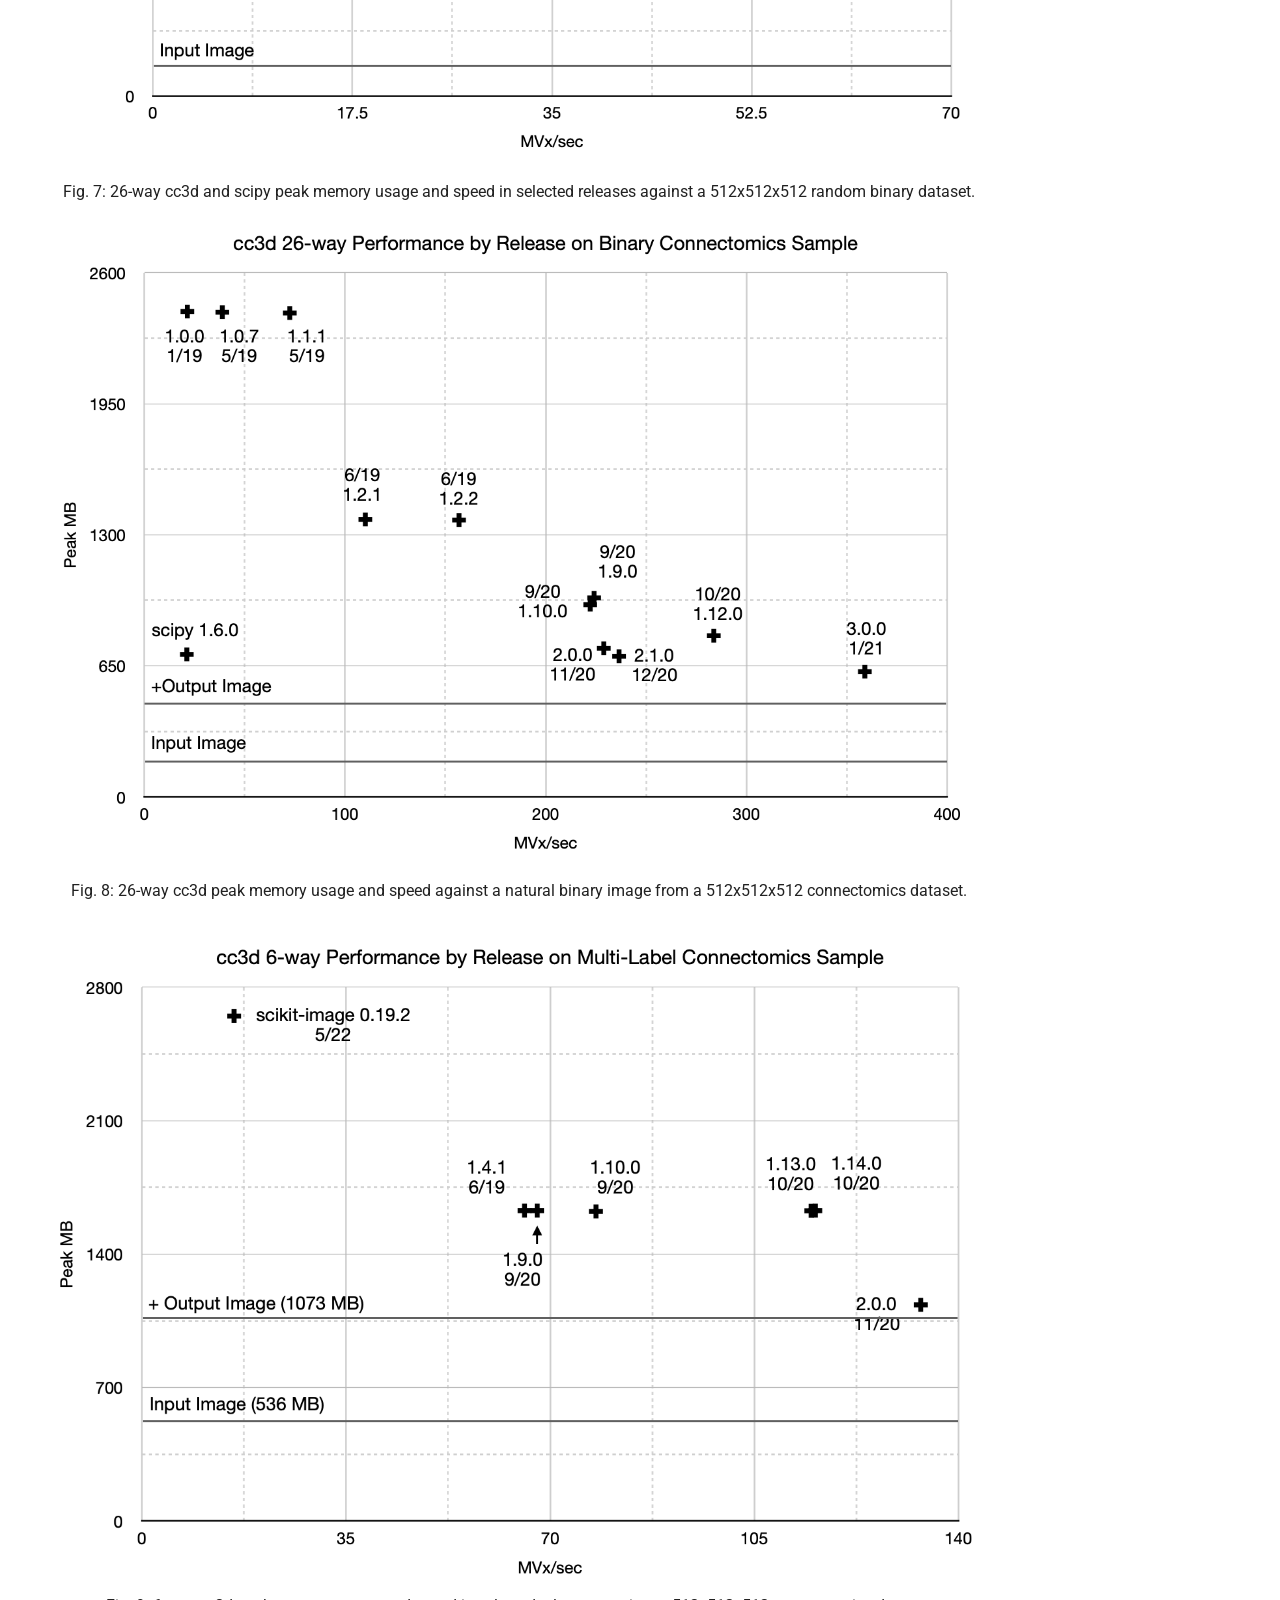
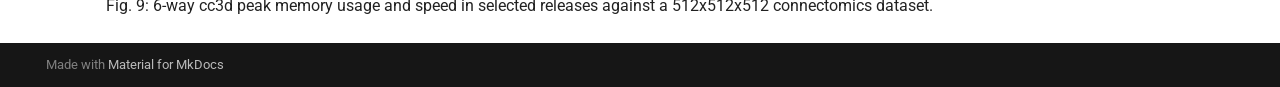
==== commit f11fea1c: "Deployed aa91345 with MkDocs version: 1.6.1" ====
--- a/benchmarks/index.html
+++ b/benchmarks/index.html
@@ -24,6 +24,9 @@
     
       <link rel="stylesheet" href="../assets/stylesheets/main.342714a4.min.css">
       
+        
+        <link rel="stylesheet" href="../assets/stylesheets/palette.06af60db.min.css">
+      
       
 
 
@@ -55,7 +58,14 @@
   </head>
   
   
-    <body dir="ltr">
+    
+    
+      
+    
+    
+    
+    
+    <body dir="ltr" data-md-color-scheme="default" data-md-color-primary="indigo" data-md-color-accent="indigo">
   
     
     <input class="md-toggle" data-md-toggle="drawer" type="checkbox" id="__drawer" autocomplete="off">
@@ -103,6 +113,42 @@
         </div>
       </div>
     </div>
+    
+      
+        <form class="md-header__option" data-md-component="palette">
+  
+    
+    
+    
+    <input class="md-option" data-md-color-media="(prefers-color-scheme)" data-md-color-scheme="default" data-md-color-primary="indigo" data-md-color-accent="indigo"  aria-label="Switch to light mode"  type="radio" name="__palette" id="__palette_0">
+    
+      <label class="md-header__button md-icon" title="Switch to light mode" for="__palette_1" hidden>
+        <svg xmlns="http://www.w3.org/2000/svg" viewBox="0 0 24 24"><path d="M3.9 12c0-1.71 1.39-3.1 3.1-3.1h4V7H7a5 5 0 0 0-5 5 5 5 0 0 0 5 5h4v-1.9H7c-1.71 0-3.1-1.39-3.1-3.1M8 13h8v-2H8zm9-6h-4v1.9h4c1.71 0 3.1 1.39 3.1 3.1s-1.39 3.1-3.1 3.1h-4V17h4a5 5 0 0 0 5-5 5 5 0 0 0-5-5"/></svg>
+      </label>
+    
+  
+    
+    
+    
+    <input class="md-option" data-md-color-media="(prefers-color-scheme: light)" data-md-color-scheme="default" data-md-color-primary="indigo" data-md-color-accent="indigo"  aria-label="Switch to dark mode"  type="radio" name="__palette" id="__palette_1">
+    
+      <label class="md-header__button md-icon" title="Switch to dark mode" for="__palette_2" hidden>
+        <svg xmlns="http://www.w3.org/2000/svg" viewBox="0 0 24 24"><path d="M12 8a4 4 0 0 0-4 4 4 4 0 0 0 4 4 4 4 0 0 0 4-4 4 4 0 0 0-4-4m0 10a6 6 0 0 1-6-6 6 6 0 0 1 6-6 6 6 0 0 1 6 6 6 6 0 0 1-6 6m8-9.31V4h-4.69L12 .69 8.69 4H4v4.69L.69 12 4 15.31V20h4.69L12 23.31 15.31 20H20v-4.69L23.31 12z"/></svg>
+      </label>
+    
+  
+    
+    
+    
+    <input class="md-option" data-md-color-media="(prefers-color-scheme: dark)" data-md-color-scheme="slate" data-md-color-primary="indigo" data-md-color-accent="indigo"  aria-label="Switch to system preference"  type="radio" name="__palette" id="__palette_2">
+    
+      <label class="md-header__button md-icon" title="Switch to system preference" for="__palette_0" hidden>
+        <svg xmlns="http://www.w3.org/2000/svg" viewBox="0 0 24 24"><path d="M12 18c-.89 0-1.74-.2-2.5-.55C11.56 16.5 13 14.42 13 12s-1.44-4.5-3.5-5.45C10.26 6.2 11.11 6 12 6a6 6 0 0 1 6 6 6 6 0 0 1-6 6m8-9.31V4h-4.69L12 .69 8.69 4H4v4.69L.69 12 4 15.31V20h4.69L12 23.31 15.31 20H20v-4.69L23.31 12z"/></svg>
+      </label>
+    
+  
+</form>
+      
     
     
       <script>var palette=__md_get("__palette");if(palette&&palette.color){if("(prefers-color-scheme)"===palette.color.media){var media=matchMedia("(prefers-color-scheme: light)"),input=document.querySelector(media.matches?"[data-md-color-media='(prefers-color-scheme: light)']":"[data-md-color-media='(prefers-color-scheme: dark)']");palette.color.media=input.getAttribute("data-md-color-media"),palette.color.scheme=input.getAttribute("data-md-color-scheme"),palette.color.primary=input.getAttribute("data-md-color-primary"),palette.color.accent=input.getAttribute("data-md-color-accent")}for(var[key,value]of Object.entries(palette.color))document.body.setAttribute("data-md-color-"+key,value)}</script>
--- a/assets/stylesheets/palette.06af60db.min.css
+++ b/assets/stylesheets/palette.06af60db.min.css
@@ -0,0 +1 @@
+@media screen{[data-md-color-scheme=slate]{--md-default-fg-color:hsla(var(--md-hue),15%,90%,0.82);--md-default-fg-color--light:hsla(var(--md-hue),15%,90%,0.56);--md-default-fg-color--lighter:hsla(var(--md-hue),15%,90%,0.32);--md-default-fg-color--lightest:hsla(var(--md-hue),15%,90%,0.12);--md-default-bg-color:hsla(var(--md-hue),15%,14%,1);--md-default-bg-color--light:hsla(var(--md-hue),15%,14%,0.54);--md-default-bg-color--lighter:hsla(var(--md-hue),15%,14%,0.26);--md-default-bg-color--lightest:hsla(var(--md-hue),15%,14%,0.07);--md-code-fg-color:hsla(var(--md-hue),18%,86%,0.82);--md-code-bg-color:hsla(var(--md-hue),15%,18%,1);--md-code-hl-color:#2977ff;--md-code-hl-color--light:#2977ff1a;--md-code-hl-number-color:#e6695b;--md-code-hl-special-color:#f06090;--md-code-hl-function-color:#c973d9;--md-code-hl-constant-color:#9383e2;--md-code-hl-keyword-color:#6791e0;--md-code-hl-string-color:#2fb170;--md-code-hl-name-color:var(--md-code-fg-color);--md-code-hl-operator-color:var(--md-default-fg-color--light);--md-code-hl-punctuation-color:var(--md-default-fg-color--light);--md-code-hl-comment-color:var(--md-default-fg-color--light);--md-code-hl-generic-color:var(--md-default-fg-color--light);--md-code-hl-variable-color:var(--md-default-fg-color--light);--md-typeset-color:var(--md-default-fg-color);--md-typeset-a-color:var(--md-primary-fg-color);--md-typeset-kbd-color:hsla(var(--md-hue),15%,90%,0.12);--md-typeset-kbd-accent-color:hsla(var(--md-hue),15%,90%,0.2);--md-typeset-kbd-border-color:hsla(var(--md-hue),15%,14%,1);--md-typeset-mark-color:#4287ff4d;--md-typeset-table-color:hsla(var(--md-hue),15%,95%,0.12);--md-typeset-table-color--light:hsla(var(--md-hue),15%,95%,0.035);--md-admonition-fg-color:var(--md-default-fg-color);--md-admonition-bg-color:var(--md-default-bg-color);--md-footer-bg-color:hsla(var(--md-hue),15%,10%,0.87);--md-footer-bg-color--dark:hsla(var(--md-hue),15%,8%,1);--md-shadow-z1:0 0.2rem 0.5rem #0000000d,0 0 0.05rem #0000001a;--md-shadow-z2:0 0.2rem 0.5rem #00000040,0 0 0.05rem #00000040;--md-shadow-z3:0 0.2rem 0.5rem #0006,0 0 0.05rem #00000059;color-scheme:dark}[data-md-color-scheme=slate] img[src$="#gh-light-mode-only"],[data-md-color-scheme=slate] img[src$="#only-light"]{display:none}[data-md-color-scheme=slate][data-md-color-primary=pink]{--md-typeset-a-color:#ed5487}[data-md-color-scheme=slate][data-md-color-primary=purple]{--md-typeset-a-color:#c46fd3}[data-md-color-scheme=slate][data-md-color-primary=deep-purple]{--md-typeset-a-color:#a47bea}[data-md-color-scheme=slate][data-md-color-primary=indigo]{--md-typeset-a-color:#5488e8}[data-md-color-scheme=slate][data-md-color-primary=teal]{--md-typeset-a-color:#00ccb8}[data-md-color-scheme=slate][data-md-color-primary=green]{--md-typeset-a-color:#71c174}[data-md-color-scheme=slate][data-md-color-primary=deep-orange]{--md-typeset-a-color:#ff764d}[data-md-color-scheme=slate][data-md-color-primary=brown]{--md-typeset-a-color:#c1775c}[data-md-color-scheme=slate][data-md-color-primary=black],[data-md-color-scheme=slate][data-md-color-primary=blue-grey],[data-md-color-scheme=slate][data-md-color-primary=grey],[data-md-color-scheme=slate][data-md-color-primary=white]{--md-typeset-a-color:#5e8bde}[data-md-color-switching] *,[data-md-color-switching] :after,[data-md-color-switching] :before{transition-duration:0ms!important}}[data-md-color-accent=red]{--md-accent-fg-color:#ff1947;--md-accent-fg-color--transparent:#ff19471a;--md-accent-bg-color:#fff;--md-accent-bg-color--light:#ffffffb3}[data-md-color-accent=pink]{--md-accent-fg-color:#f50056;--md-accent-fg-color--transparent:#f500561a;--md-accent-bg-color:#fff;--md-accent-bg-color--light:#ffffffb3}[data-md-color-accent=purple]{--md-accent-fg-color:#df41fb;--md-accent-fg-color--transparent:#df41fb1a;--md-accent-bg-color:#fff;--md-accent-bg-color--light:#ffffffb3}[data-md-color-accent=deep-purple]{--md-accent-fg-color:#7c4dff;--md-accent-fg-color--transparent:#7c4dff1a;--md-accent-bg-color:#fff;--md-accent-bg-color--light:#ffffffb3}[data-md-color-accent=indigo]{--md-accent-fg-color:#526cfe;--md-accent-fg-color--transparent:#526cfe1a;--md-accent-bg-color:#fff;--md-accent-bg-color--light:#ffffffb3}[data-md-color-accent=blue]{--md-accent-fg-color:#4287ff;--md-accent-fg-color--transparent:#4287ff1a;--md-accent-bg-color:#fff;--md-accent-bg-color--light:#ffffffb3}[data-md-color-accent=light-blue]{--md-accent-fg-color:#0091eb;--md-accent-fg-color--transparent:#0091eb1a;--md-accent-bg-color:#fff;--md-accent-bg-color--light:#ffffffb3}[data-md-color-accent=cyan]{--md-accent-fg-color:#00bad6;--md-accent-fg-color--transparent:#00bad61a;--md-accent-bg-color:#fff;--md-accent-bg-color--light:#ffffffb3}[data-md-color-accent=teal]{--md-accent-fg-color:#00bda4;--md-accent-fg-color--transparent:#00bda41a;--md-accent-bg-color:#fff;--md-accent-bg-color--light:#ffffffb3}[data-md-color-accent=green]{--md-accent-fg-color:#00c753;--md-accent-fg-color--transparent:#00c7531a;--md-accent-bg-color:#fff;--md-accent-bg-color--light:#ffffffb3}[data-md-color-accent=light-green]{--md-accent-fg-color:#63de17;--md-accent-fg-color--transparent:#63de171a;--md-accent-bg-color:#fff;--md-accent-bg-color--light:#ffffffb3}[data-md-color-accent=lime]{--md-accent-fg-color:#b0eb00;--md-accent-fg-color--transparent:#b0eb001a;--md-accent-bg-color:#000000de;--md-accent-bg-color--light:#0000008a}[data-md-color-accent=yellow]{--md-accent-fg-color:#ffd500;--md-accent-fg-color--transparent:#ffd5001a;--md-accent-bg-color:#000000de;--md-accent-bg-color--light:#0000008a}[data-md-color-accent=amber]{--md-accent-fg-color:#fa0;--md-accent-fg-color--transparent:#ffaa001a;--md-accent-bg-color:#000000de;--md-accent-bg-color--light:#0000008a}[data-md-color-accent=orange]{--md-accent-fg-color:#ff9100;--md-accent-fg-color--transparent:#ff91001a;--md-accent-bg-color:#000000de;--md-accent-bg-color--light:#0000008a}[data-md-color-accent=deep-orange]{--md-accent-fg-color:#ff6e42;--md-accent-fg-color--transparent:#ff6e421a;--md-accent-bg-color:#fff;--md-accent-bg-color--light:#ffffffb3}[data-md-color-primary=red]{--md-primary-fg-color:#ef5552;--md-primary-fg-color--light:#e57171;--md-primary-fg-color--dark:#e53734;--md-primary-bg-color:#fff;--md-primary-bg-color--light:#ffffffb3}[data-md-color-primary=pink]{--md-primary-fg-color:#e92063;--md-primary-fg-color--light:#ec417a;--md-primary-fg-color--dark:#c3185d;--md-primary-bg-color:#fff;--md-primary-bg-color--light:#ffffffb3}[data-md-color-primary=purple]{--md-primary-fg-color:#ab47bd;--md-primary-fg-color--light:#bb69c9;--md-primary-fg-color--dark:#8c24a8;--md-primary-bg-color:#fff;--md-primary-bg-color--light:#ffffffb3}[data-md-color-primary=deep-purple]{--md-primary-fg-color:#7e56c2;--md-primary-fg-color--light:#9574cd;--md-primary-fg-color--dark:#673ab6;--md-primary-bg-color:#fff;--md-primary-bg-color--light:#ffffffb3}[data-md-color-primary=indigo]{--md-primary-fg-color:#4051b5;--md-primary-fg-color--light:#5d6cc0;--md-primary-fg-color--dark:#303fa1;--md-primary-bg-color:#fff;--md-primary-bg-color--light:#ffffffb3}[data-md-color-primary=blue]{--md-primary-fg-color:#2094f3;--md-primary-fg-color--light:#42a5f5;--md-primary-fg-color--dark:#1975d2;--md-primary-bg-color:#fff;--md-primary-bg-color--light:#ffffffb3}[data-md-color-primary=light-blue]{--md-primary-fg-color:#02a6f2;--md-primary-fg-color--light:#28b5f6;--md-primary-fg-color--dark:#0287cf;--md-primary-bg-color:#fff;--md-primary-bg-color--light:#ffffffb3}[data-md-color-primary=cyan]{--md-primary-fg-color:#00bdd6;--md-primary-fg-color--light:#25c5da;--md-primary-fg-color--dark:#0097a8;--md-primary-bg-color:#fff;--md-primary-bg-color--light:#ffffffb3}[data-md-color-primary=teal]{--md-primary-fg-color:#009485;--md-primary-fg-color--light:#26a699;--md-primary-fg-color--dark:#007a6c;--md-primary-bg-color:#fff;--md-primary-bg-color--light:#ffffffb3}[data-md-color-primary=green]{--md-primary-fg-color:#4cae4f;--md-primary-fg-color--light:#68bb6c;--md-primary-fg-color--dark:#398e3d;--md-primary-bg-color:#fff;--md-primary-bg-color--light:#ffffffb3}[data-md-color-primary=light-green]{--md-primary-fg-color:#8bc34b;--md-primary-fg-color--light:#9ccc66;--md-primary-fg-color--dark:#689f38;--md-primary-bg-color:#fff;--md-primary-bg-color--light:#ffffffb3}[data-md-color-primary=lime]{--md-primary-fg-color:#cbdc38;--md-primary-fg-color--light:#d3e156;--md-primary-fg-color--dark:#b0b52c;--md-primary-bg-color:#000000de;--md-primary-bg-color--light:#0000008a}[data-md-color-primary=yellow]{--md-primary-fg-color:#ffec3d;--md-primary-fg-color--light:#ffee57;--md-primary-fg-color--dark:#fbc02d;--md-primary-bg-color:#000000de;--md-primary-bg-color--light:#0000008a}[data-md-color-primary=amber]{--md-primary-fg-color:#ffc105;--md-primary-fg-color--light:#ffc929;--md-primary-fg-color--dark:#ffa200;--md-primary-bg-color:#000000de;--md-primary-bg-color--light:#0000008a}[data-md-color-primary=orange]{--md-primary-fg-color:#ffa724;--md-primary-fg-color--light:#ffa724;--md-primary-fg-color--dark:#fa8900;--md-primary-bg-color:#000000de;--md-primary-bg-color--light:#0000008a}[data-md-color-primary=deep-orange]{--md-primary-fg-color:#ff6e42;--md-primary-fg-color--light:#ff8a66;--md-primary-fg-color--dark:#f4511f;--md-primary-bg-color:#fff;--md-primary-bg-color--light:#ffffffb3}[data-md-color-primary=brown]{--md-primary-fg-color:#795649;--md-primary-fg-color--light:#8d6e62;--md-primary-fg-color--dark:#5d4037;--md-primary-bg-color:#fff;--md-primary-bg-color--light:#ffffffb3}[data-md-color-primary=grey]{--md-primary-fg-color:#757575;--md-primary-fg-color--light:#9e9e9e;--md-primary-fg-color--dark:#616161;--md-primary-bg-color:#fff;--md-primary-bg-color--light:#ffffffb3;--md-typeset-a-color:#4051b5}[data-md-color-primary=blue-grey]{--md-primary-fg-color:#546d78;--md-primary-fg-color--light:#607c8a;--md-primary-fg-color--dark:#455a63;--md-primary-bg-color:#fff;--md-primary-bg-color--light:#ffffffb3;--md-typeset-a-color:#4051b5}[data-md-color-primary=light-green]:not([data-md-color-scheme=slate]){--md-typeset-a-color:#72ad2e}[data-md-color-primary=lime]:not([data-md-color-scheme=slate]){--md-typeset-a-color:#8b990a}[data-md-color-primary=yellow]:not([data-md-color-scheme=slate]){--md-typeset-a-color:#b8a500}[data-md-color-primary=amber]:not([data-md-color-scheme=slate]){--md-typeset-a-color:#d19d00}[data-md-color-primary=orange]:not([data-md-color-scheme=slate]){--md-typeset-a-color:#e68a00}[data-md-color-primary=white]{--md-primary-fg-color:hsla(var(--md-hue),0%,100%,1);--md-primary-fg-color--light:hsla(var(--md-hue),0%,100%,0.7);--md-primary-fg-color--dark:hsla(var(--md-hue),0%,0%,0.07);--md-primary-bg-color:hsla(var(--md-hue),0%,0%,0.87);--md-primary-bg-color--light:hsla(var(--md-hue),0%,0%,0.54);--md-typeset-a-color:#4051b5}[data-md-color-primary=white] .md-button{color:var(--md-typeset-a-color)}[data-md-color-primary=white] .md-button--primary{background-color:var(--md-typeset-a-color);border-color:var(--md-typeset-a-color);color:hsla(var(--md-hue),0%,100%,1)}@media screen and (min-width:60em){[data-md-color-primary=white] .md-search__form{background-color:hsla(var(--md-hue),0%,0%,.07)}[data-md-color-primary=white] .md-search__form:hover{background-color:hsla(var(--md-hue),0%,0%,.32)}[data-md-color-primary=white] .md-search__input+.md-search__icon{color:hsla(var(--md-hue),0%,0%,.87)}}@media screen and (min-width:76.25em){[data-md-color-primary=white] .md-tabs{border-bottom:.05rem solid #00000012}}[data-md-color-primary=black]{--md-primary-fg-color:hsla(var(--md-hue),15%,9%,1);--md-primary-fg-color--light:hsla(var(--md-hue),15%,9%,0.54);--md-primary-fg-color--dark:hsla(var(--md-hue),15%,9%,1);--md-primary-bg-color:hsla(var(--md-hue),15%,100%,1);--md-primary-bg-color--light:hsla(var(--md-hue),15%,100%,0.7);--md-typeset-a-color:#4051b5}[data-md-color-primary=black] .md-button{color:var(--md-typeset-a-color)}[data-md-color-primary=black] .md-button--primary{background-color:var(--md-typeset-a-color);border-color:var(--md-typeset-a-color);color:hsla(var(--md-hue),0%,100%,1)}[data-md-color-primary=black] .md-header{background-color:hsla(var(--md-hue),15%,9%,1)}@media screen and (max-width:59.984375em){[data-md-color-primary=black] .md-nav__source{background-color:hsla(var(--md-hue),15%,11%,.87)}}@media screen and (max-width:76.234375em){html [data-md-color-primary=black] .md-nav--primary .md-nav__title[for=__drawer]{background-color:hsla(var(--md-hue),15%,9%,1)}}@media screen and (min-width:76.25em){[data-md-color-primary=black] .md-tabs{background-color:hsla(var(--md-hue),15%,9%,1)}}
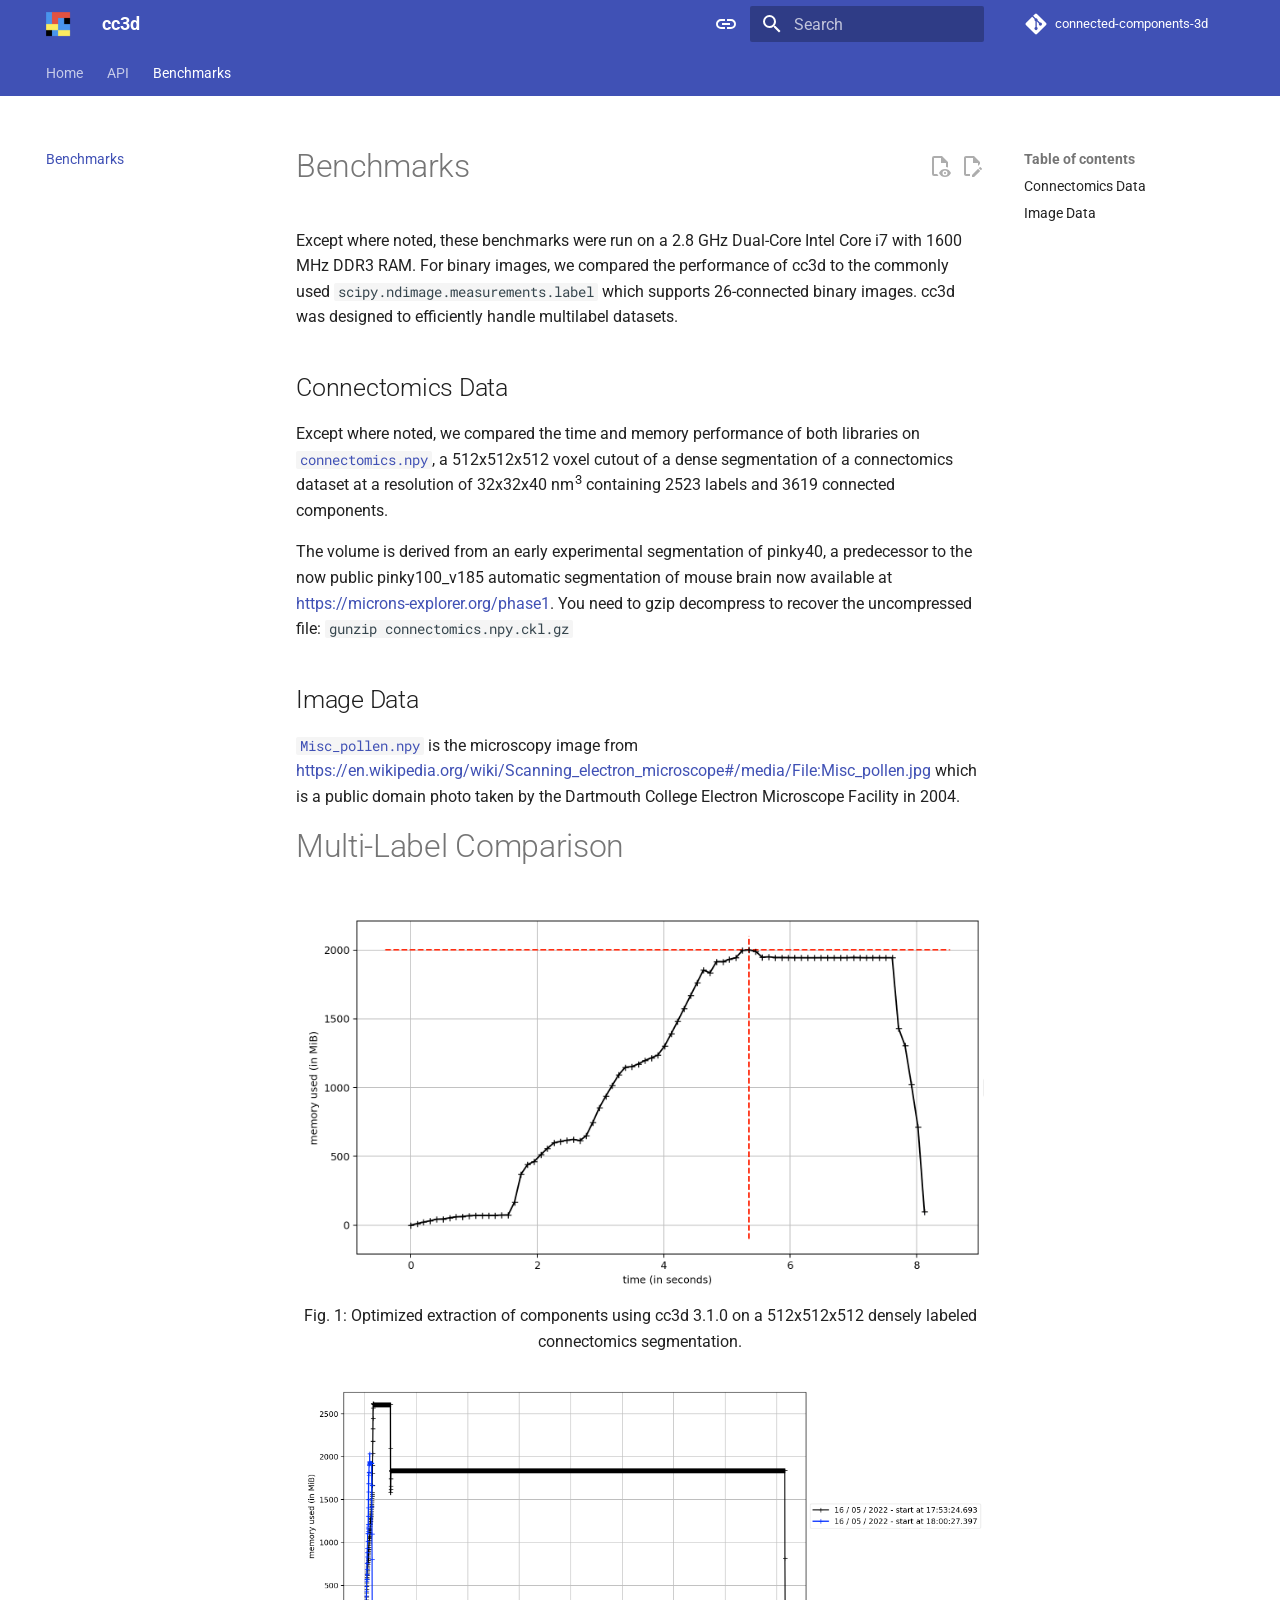
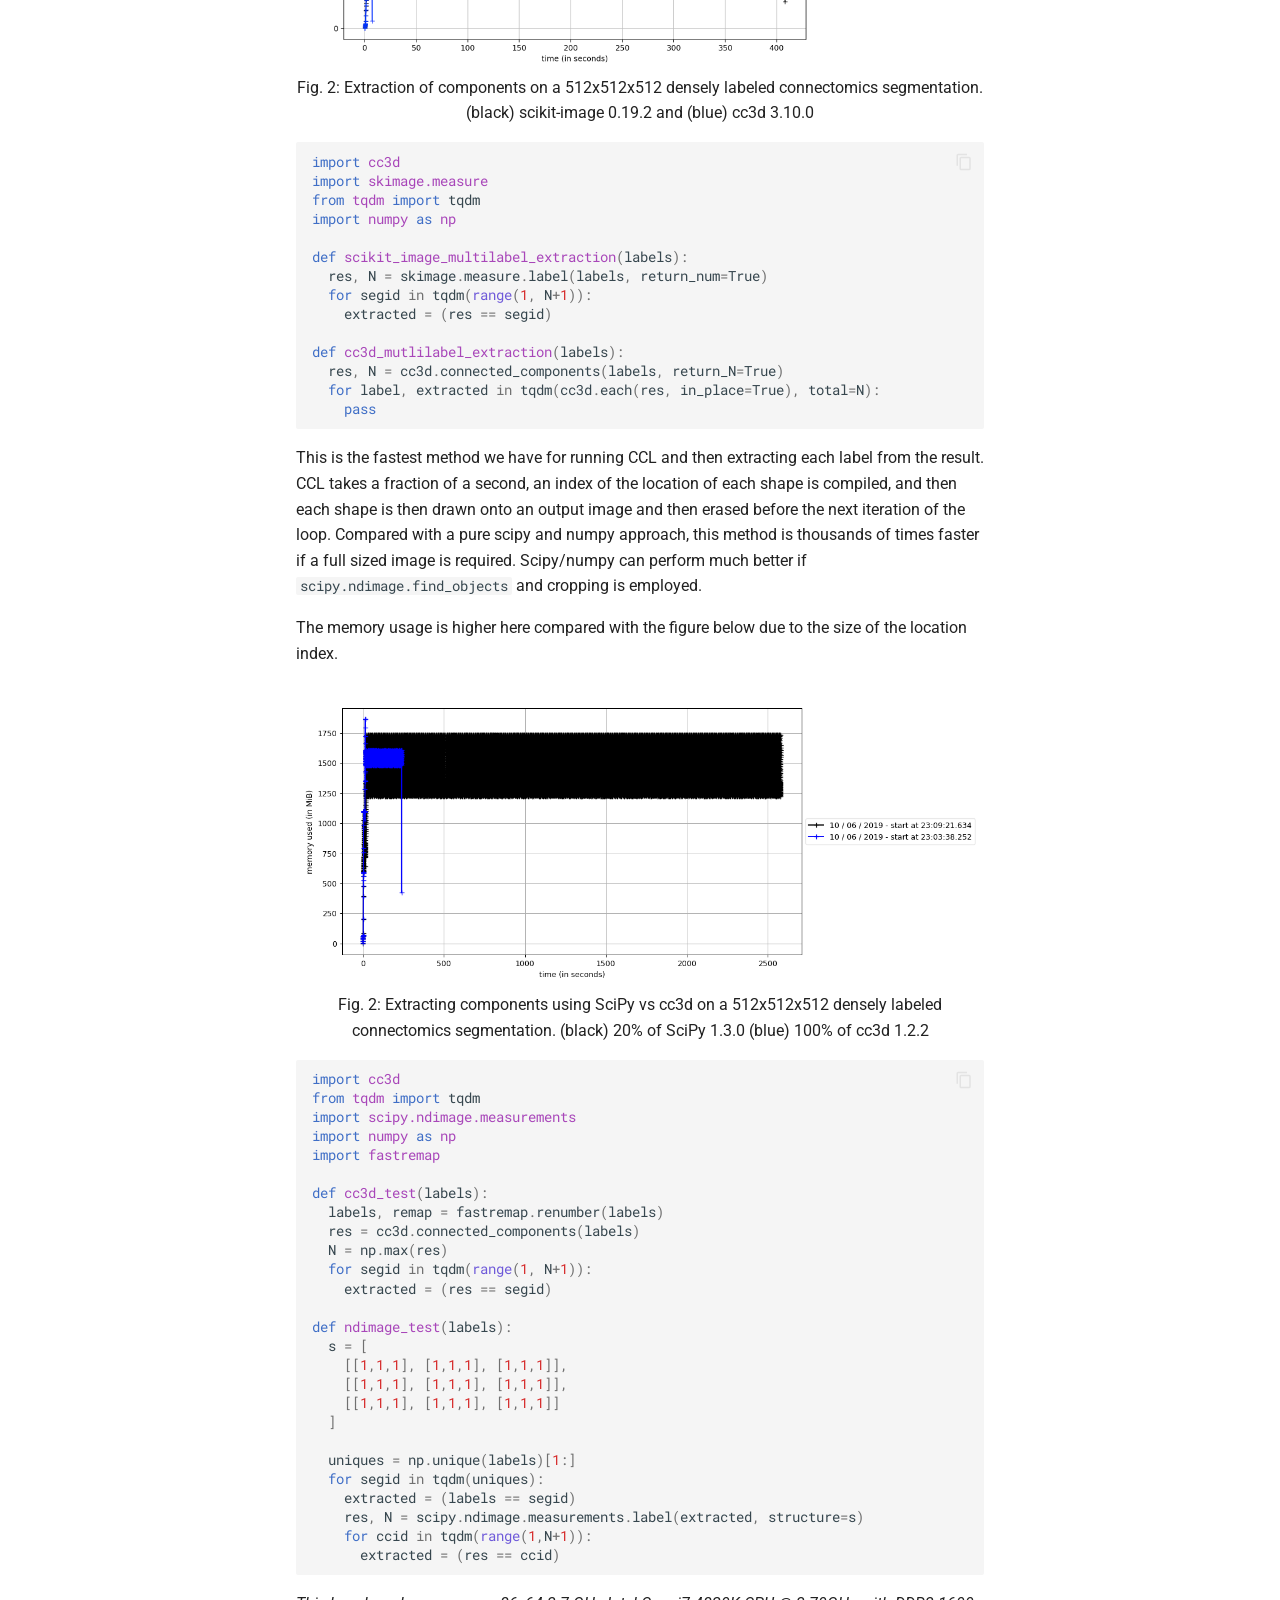
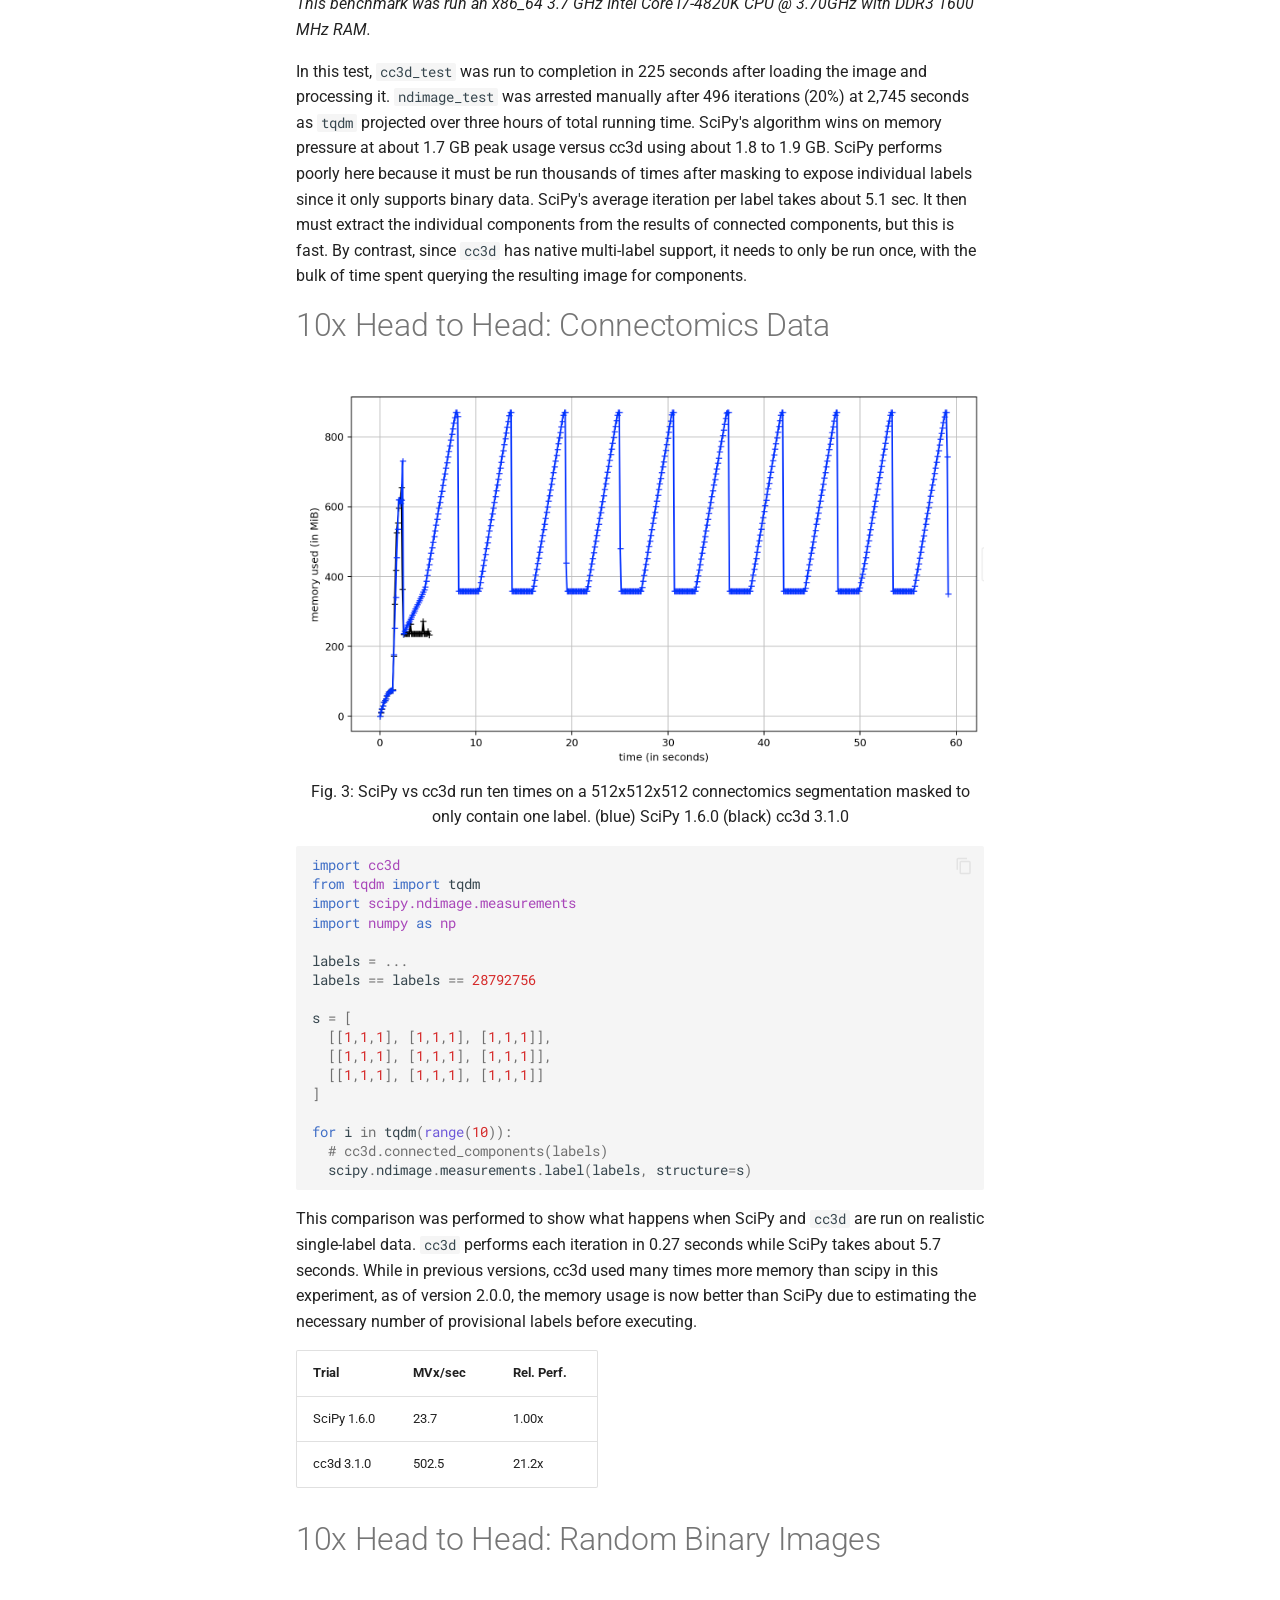
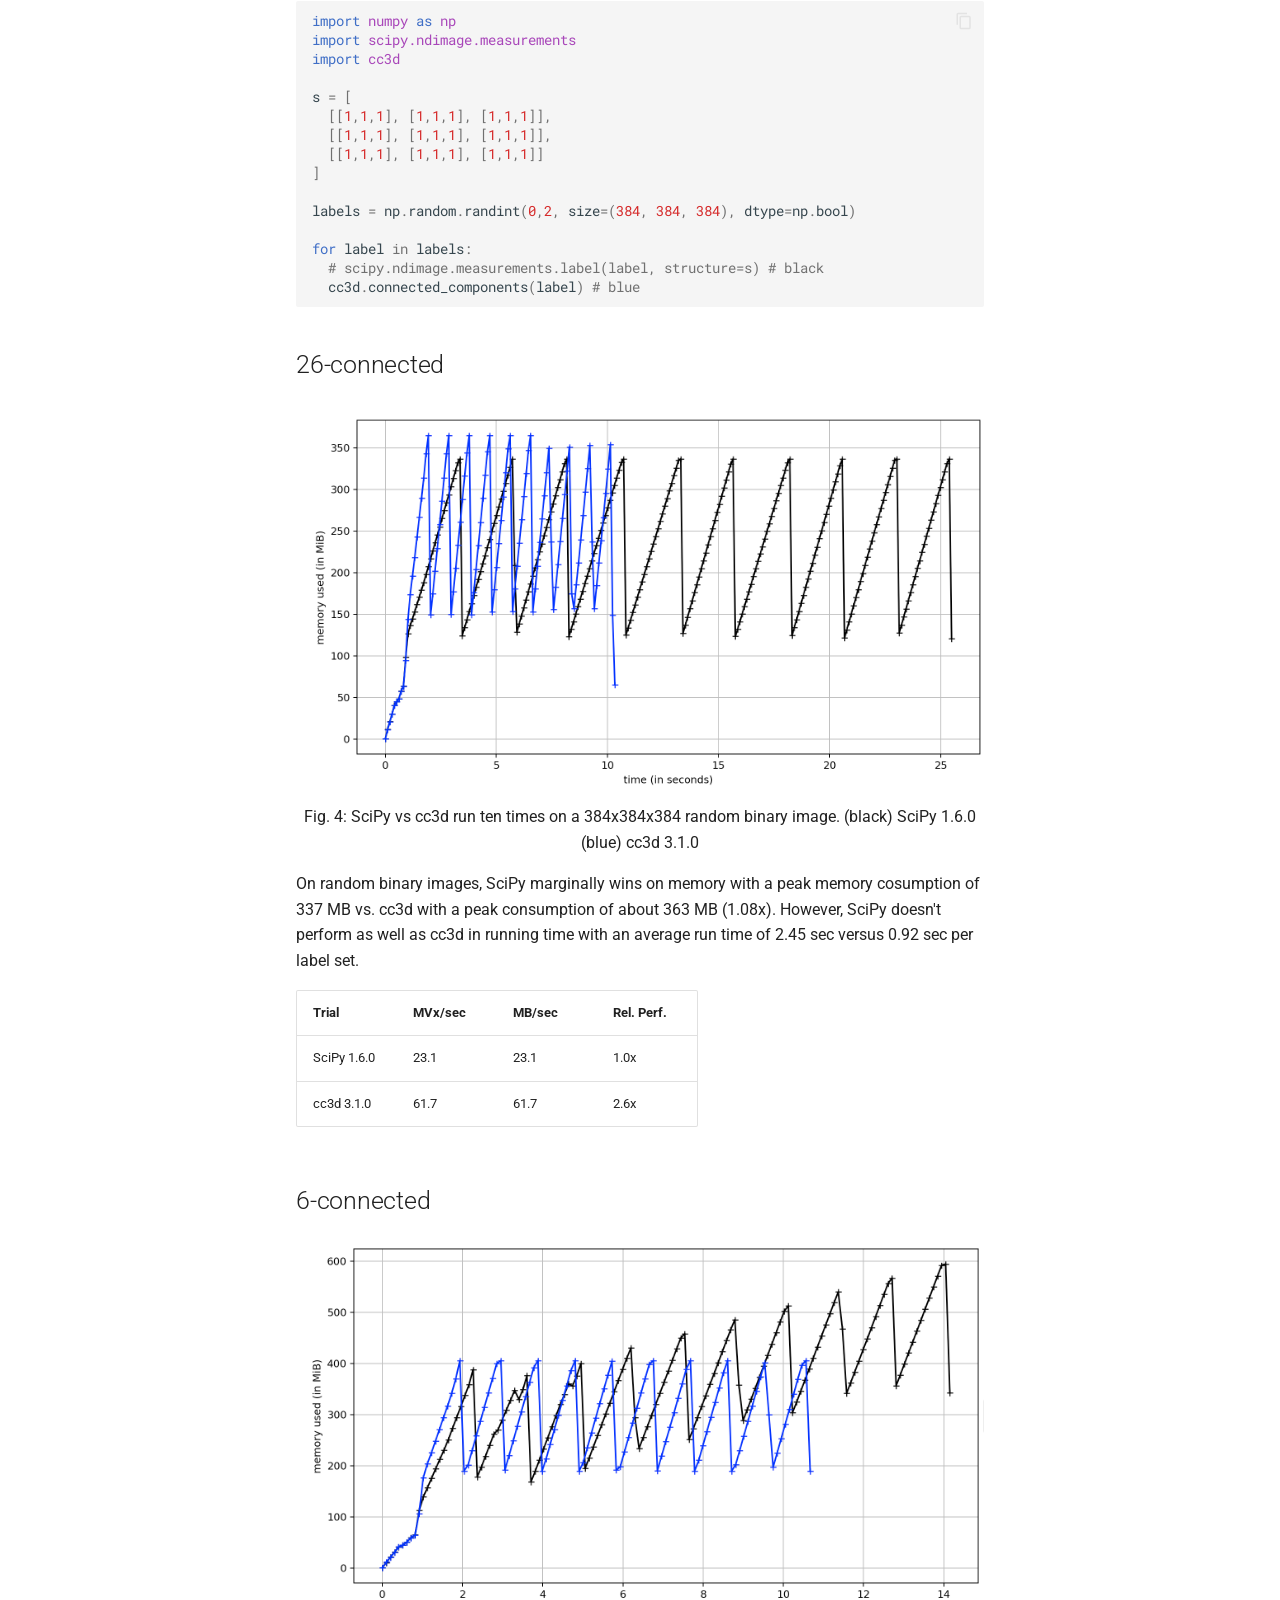
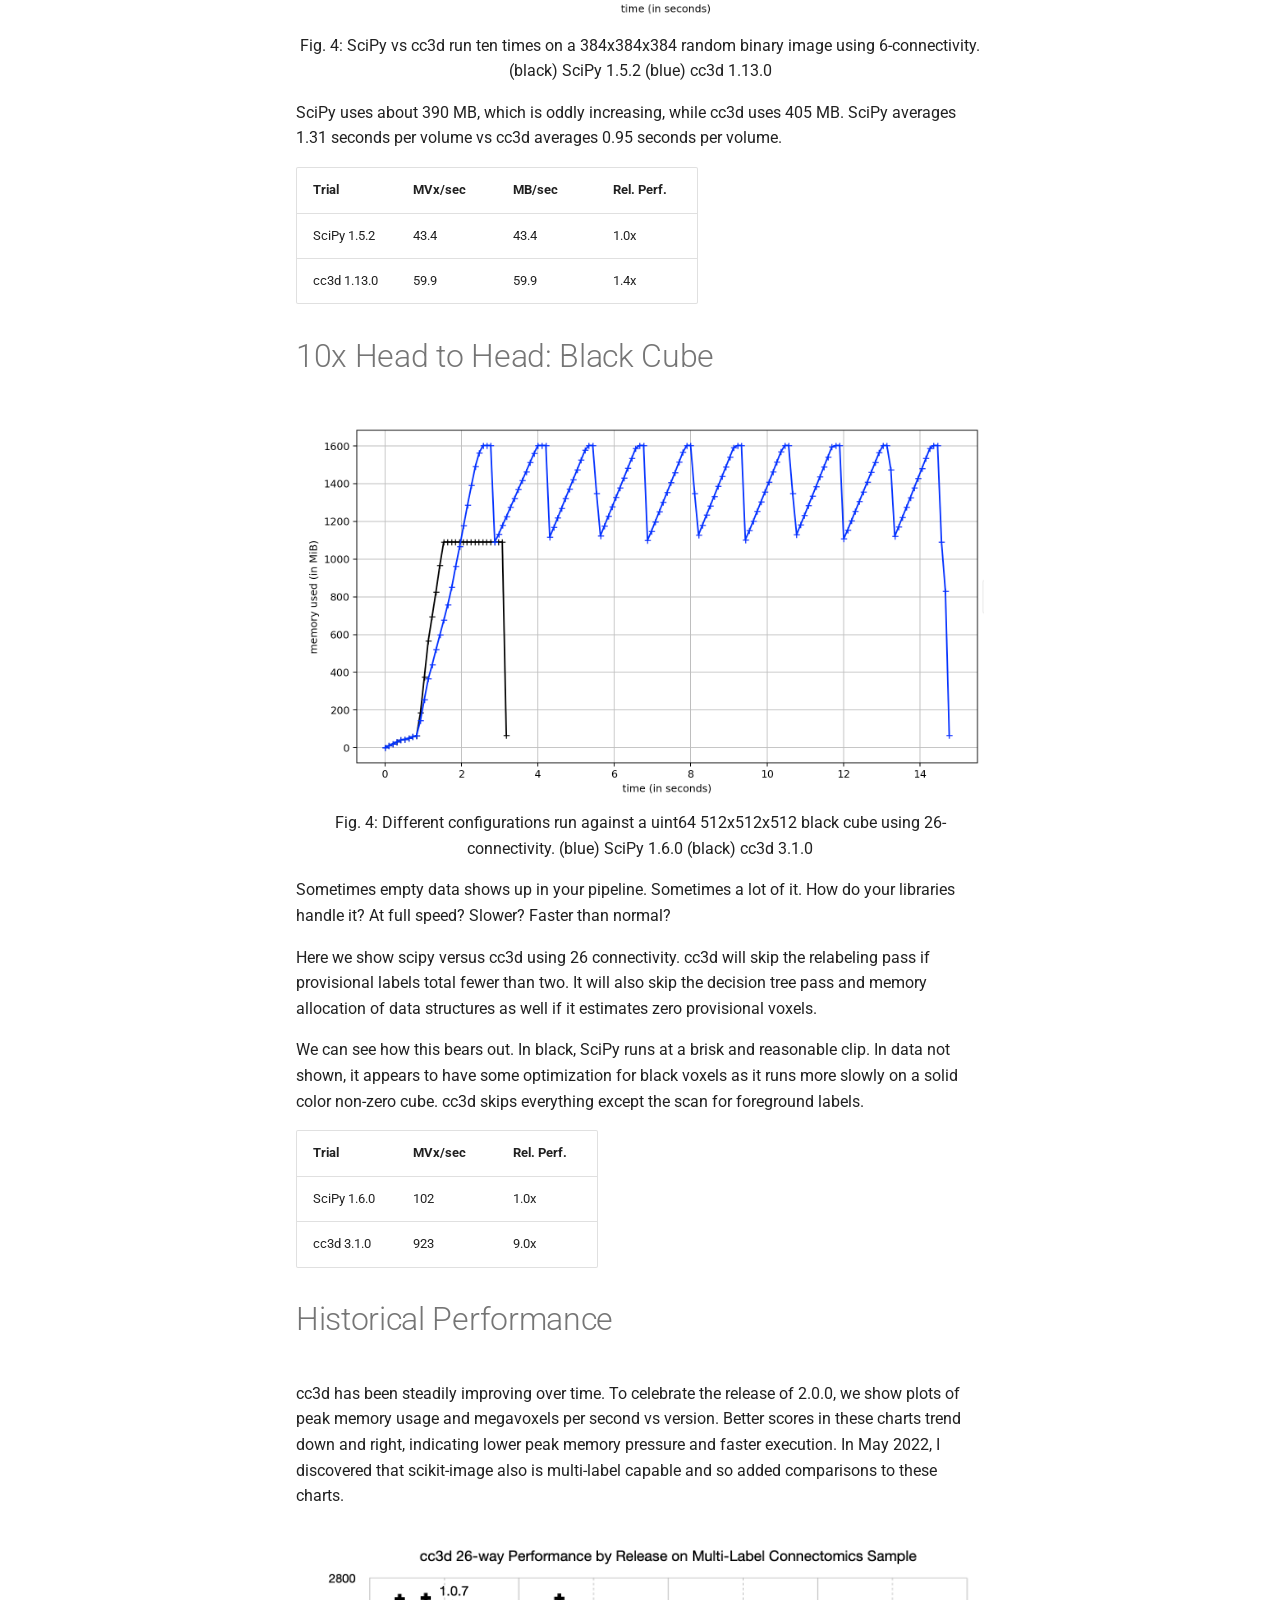
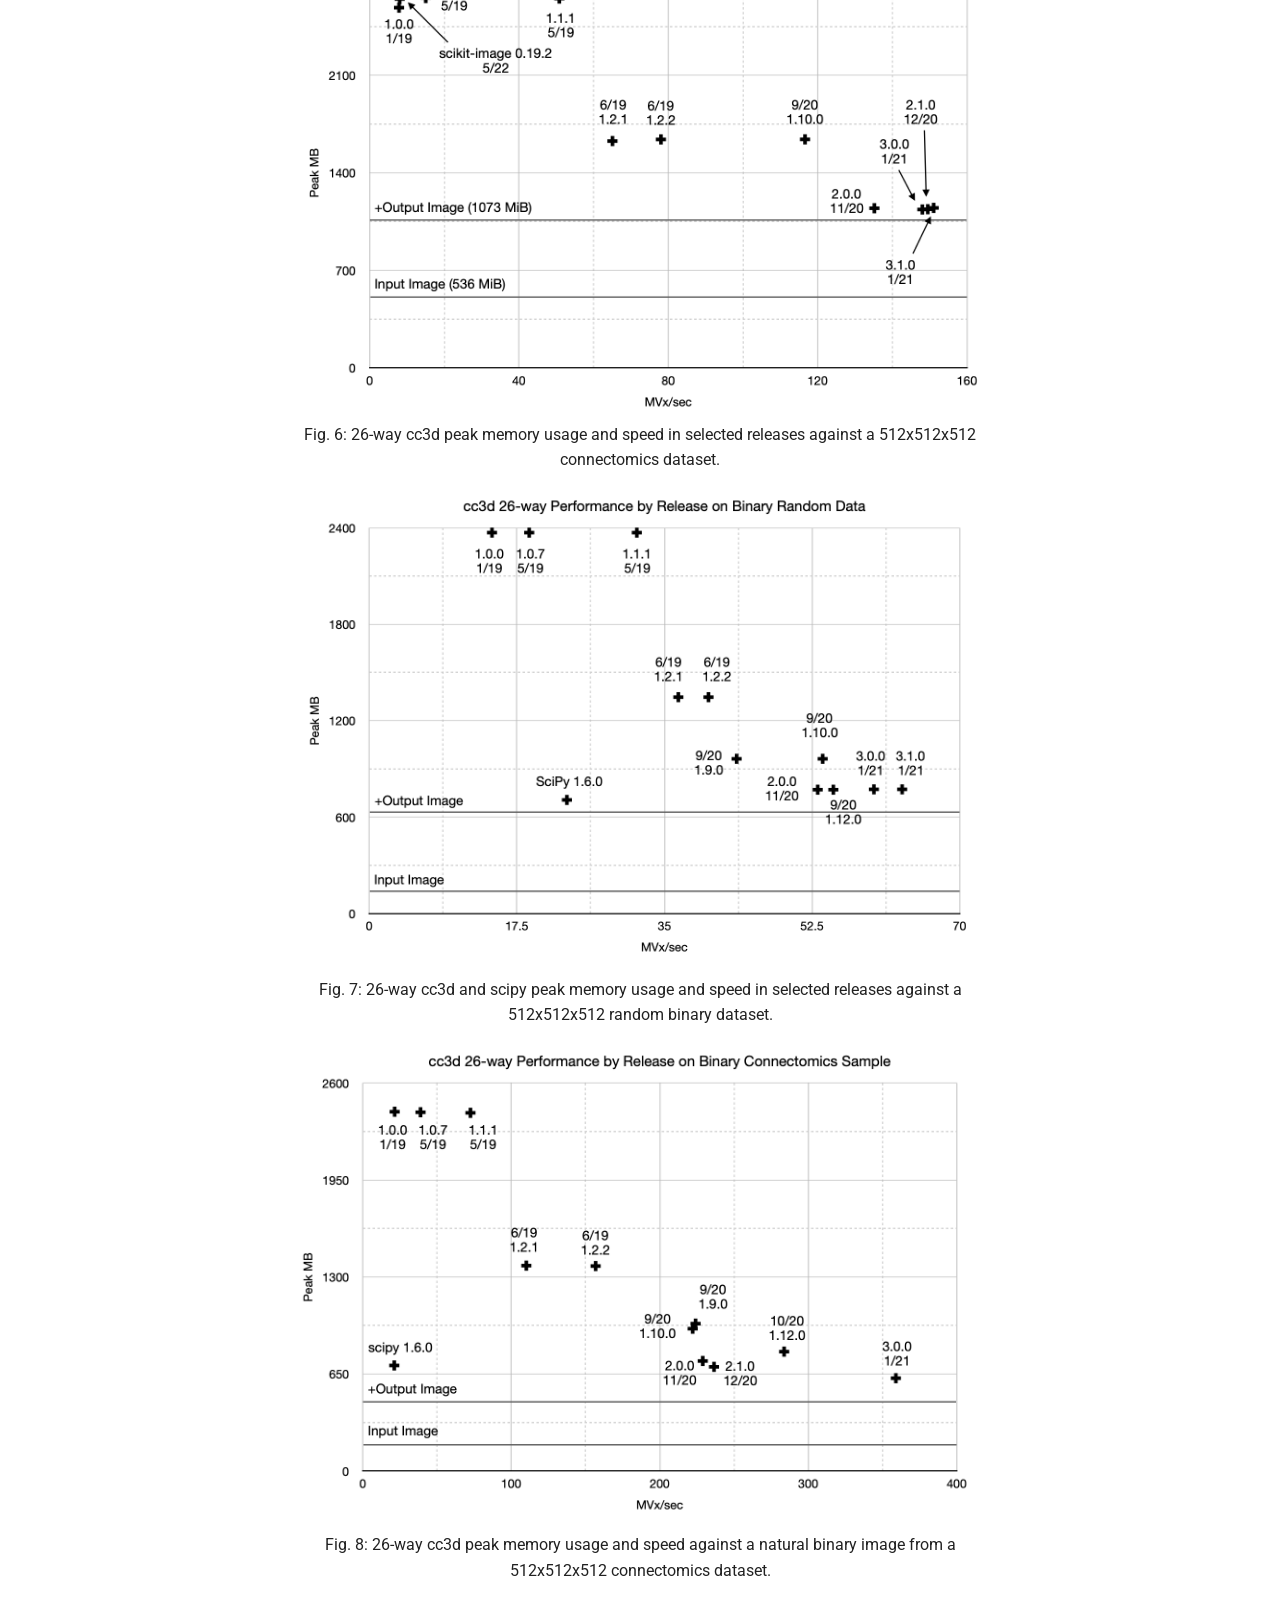
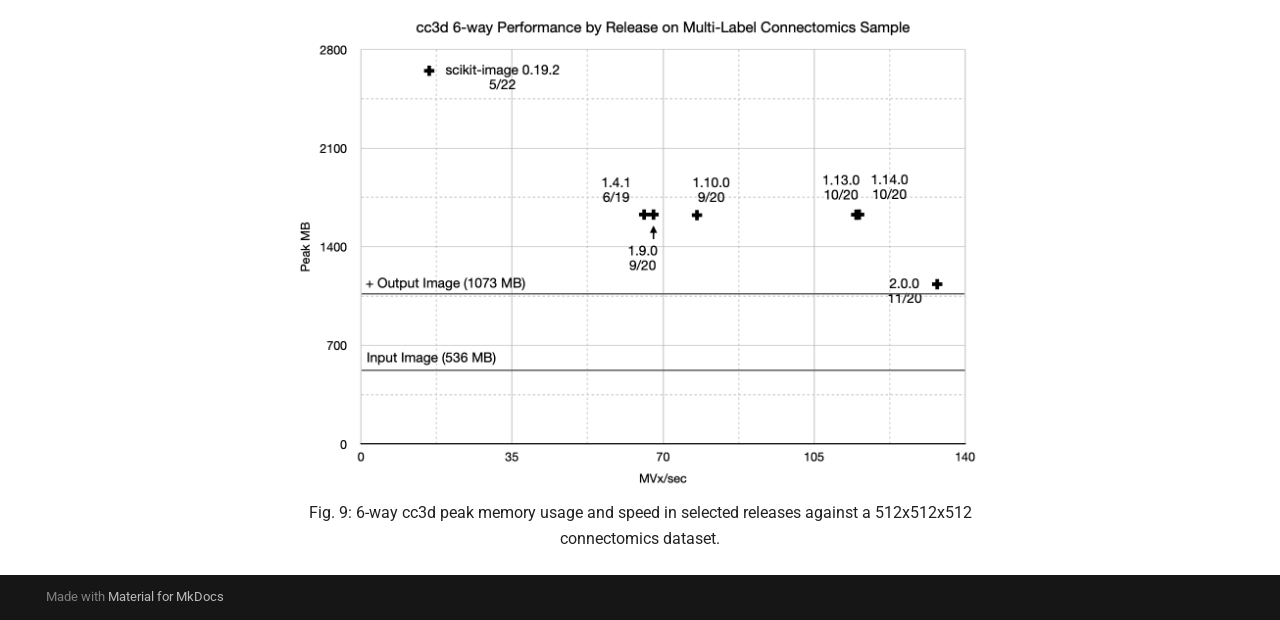
==== commit 95710ba7: "Deployed 31a16e2 with MkDocs version: 1.6.1" ====
--- a/benchmarks/index.html
+++ b/benchmarks/index.html
@@ -45,8 +45,6 @@
     
     
       <link rel="stylesheet" href="../assets/_mkdocstrings.css">
-    
-      <link rel="stylesheet" href="../docs/docs.css">
     
     <script>__md_scope=new URL("..",location),__md_hash=e=>[...e].reduce(((e,_)=>(e<<5)-e+_.charCodeAt(0)),0),__md_get=(e,_=localStorage,t=__md_scope)=>JSON.parse(_.getItem(t.pathname+"."+e)),__md_set=(e,_,t=localStorage,a=__md_scope)=>{try{t.setItem(a.pathname+"."+e,JSON.stringify(_))}catch(e){}}</script>
     
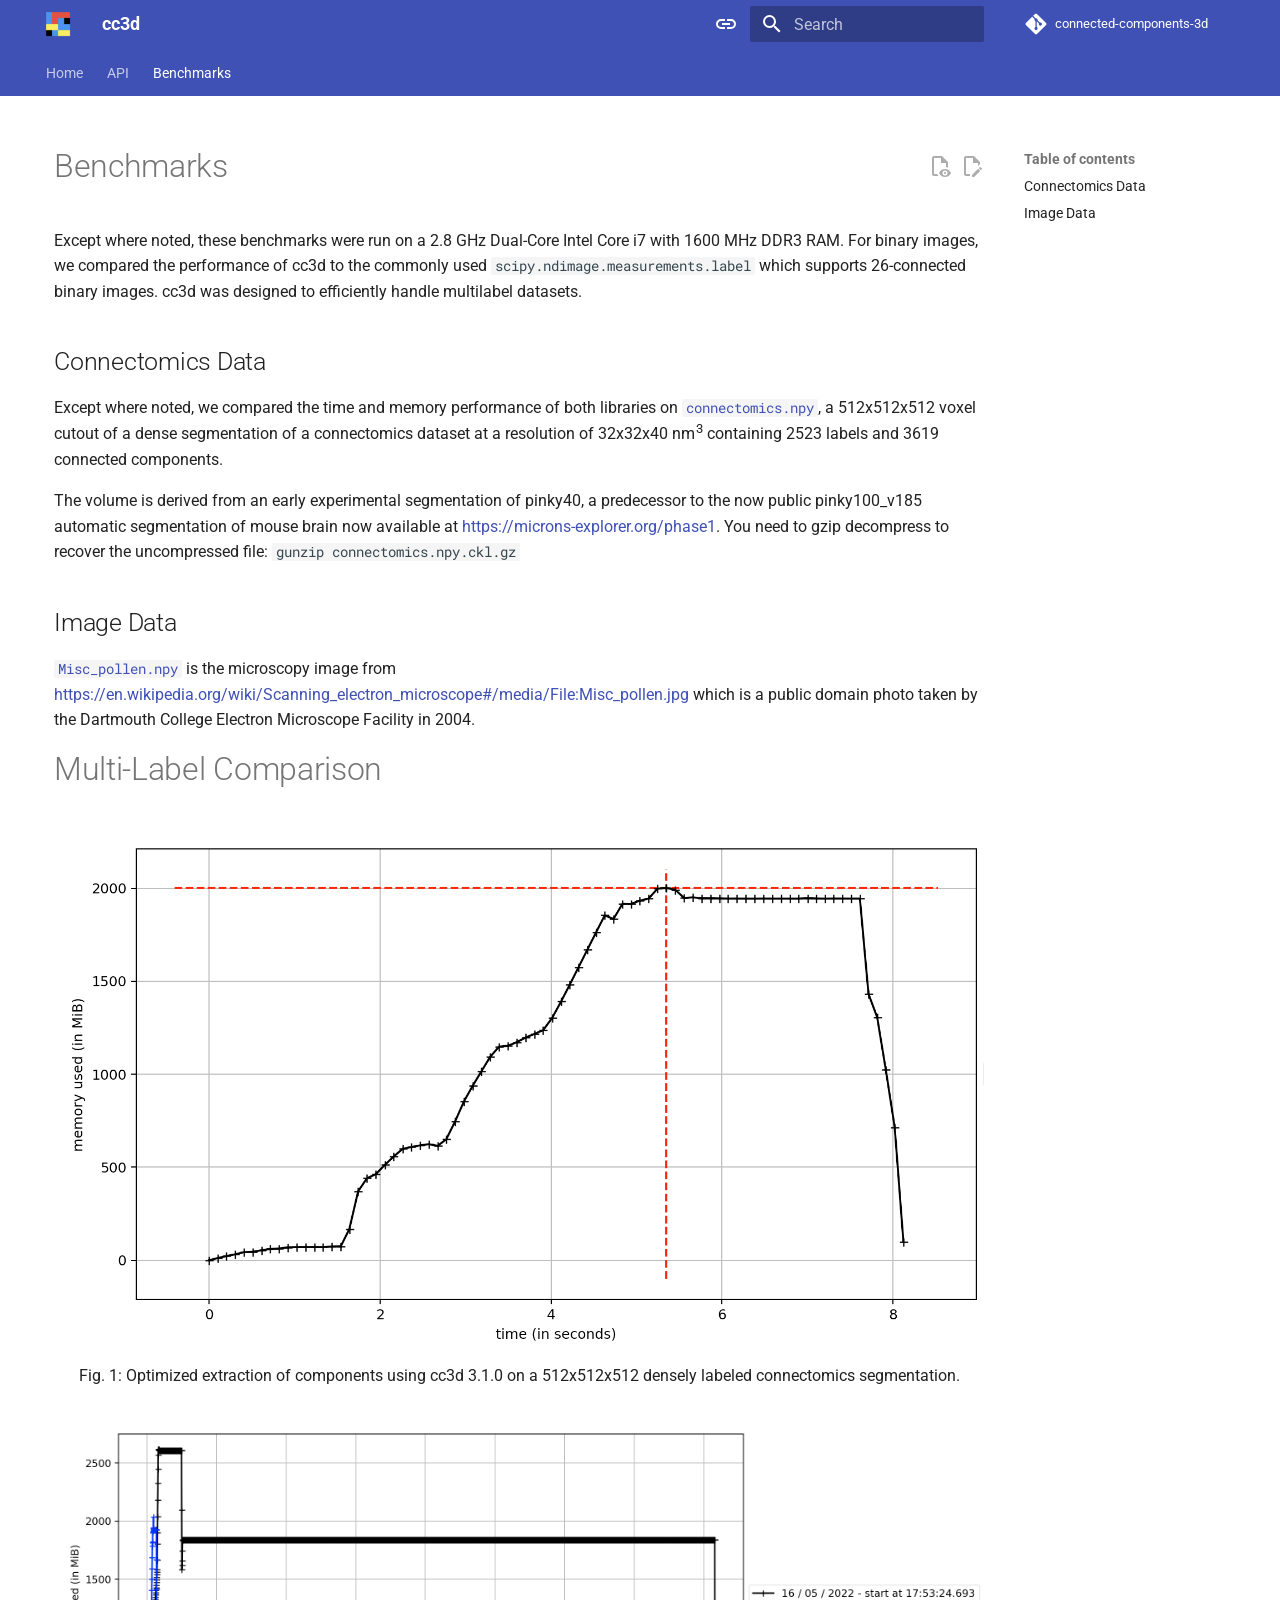
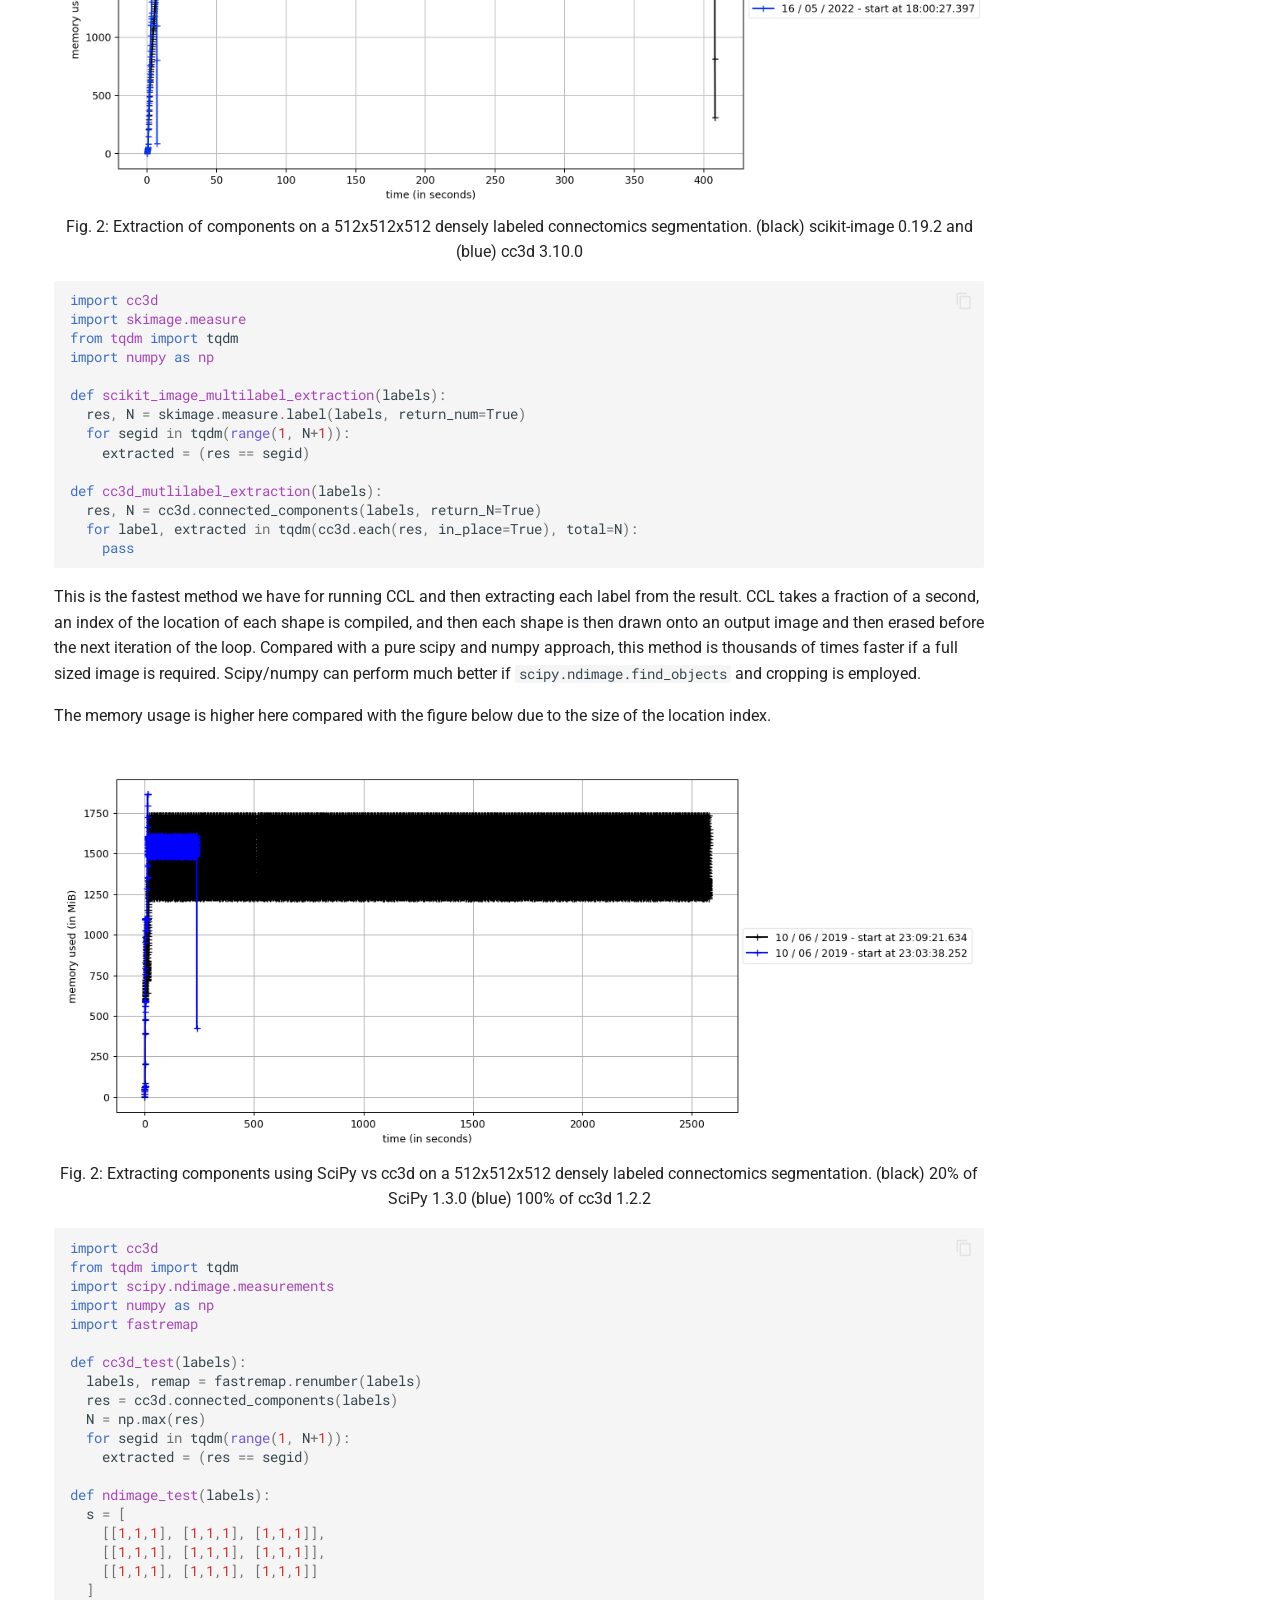
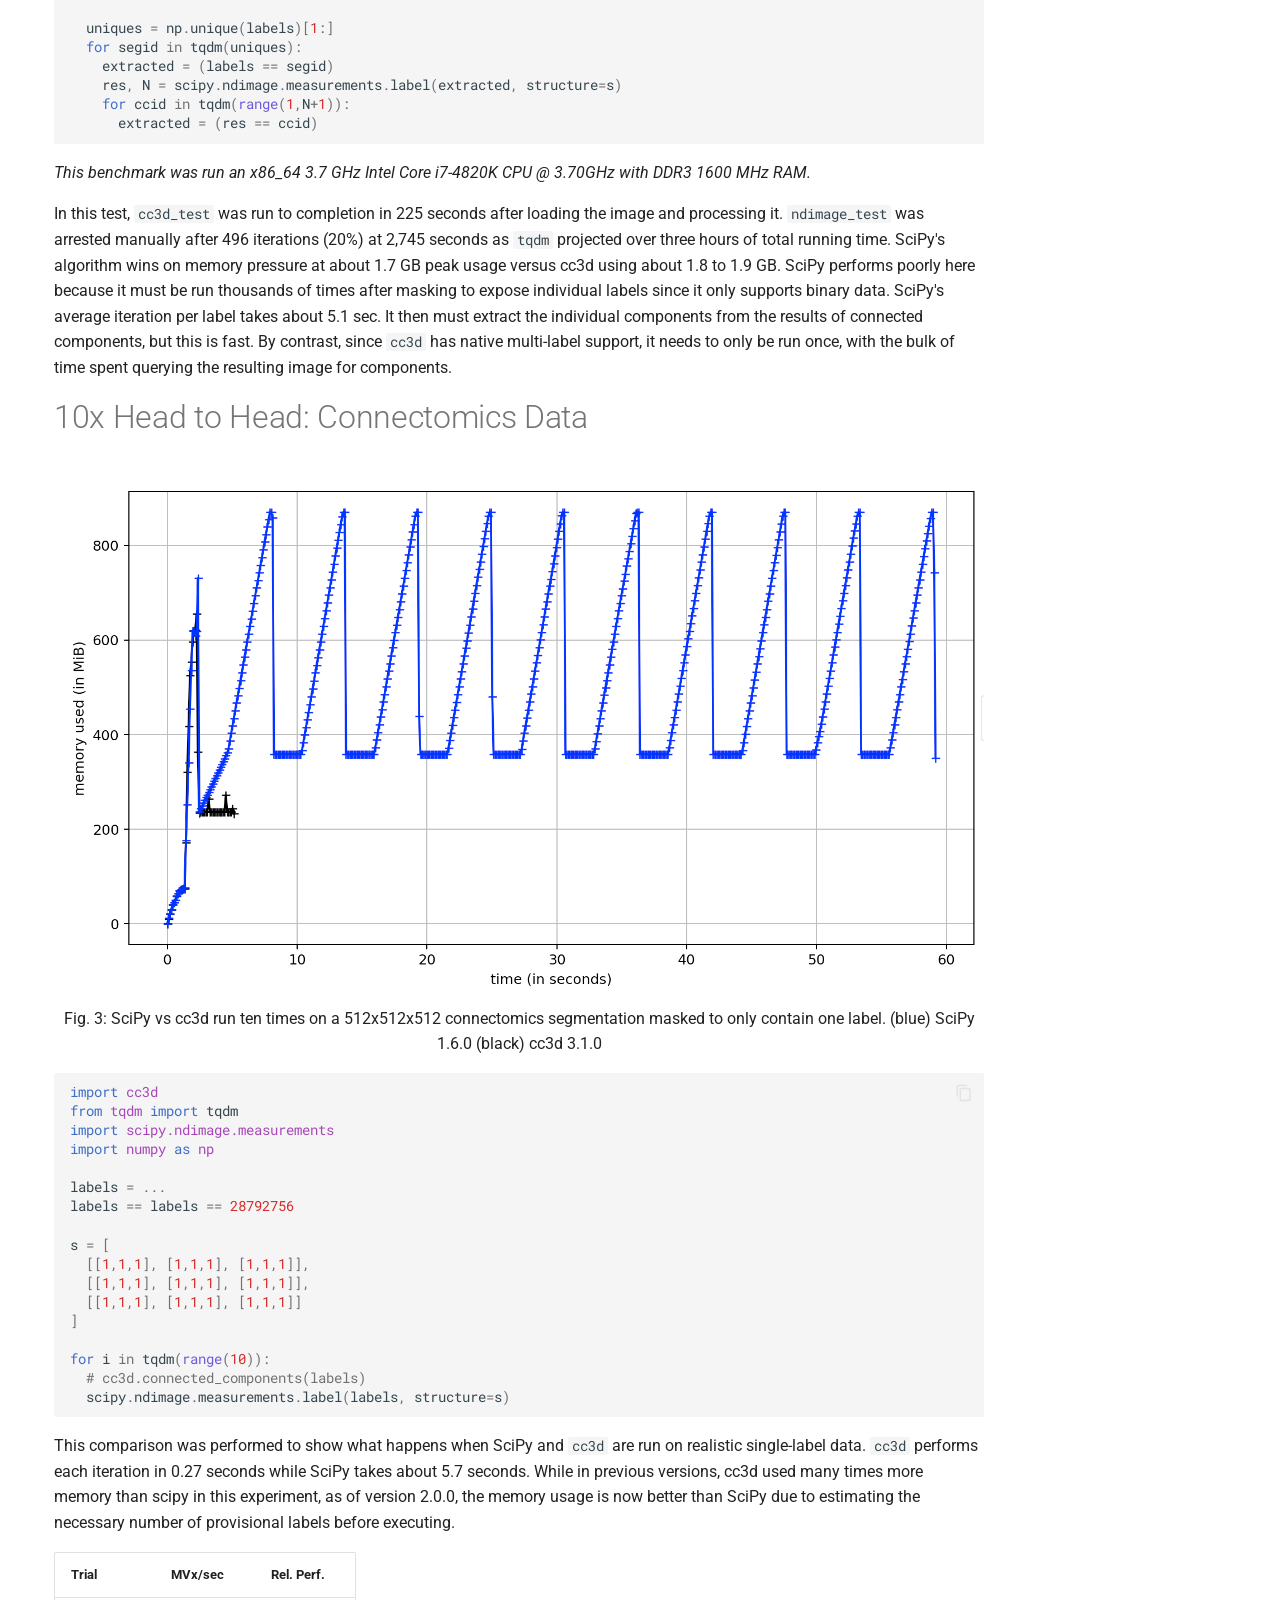
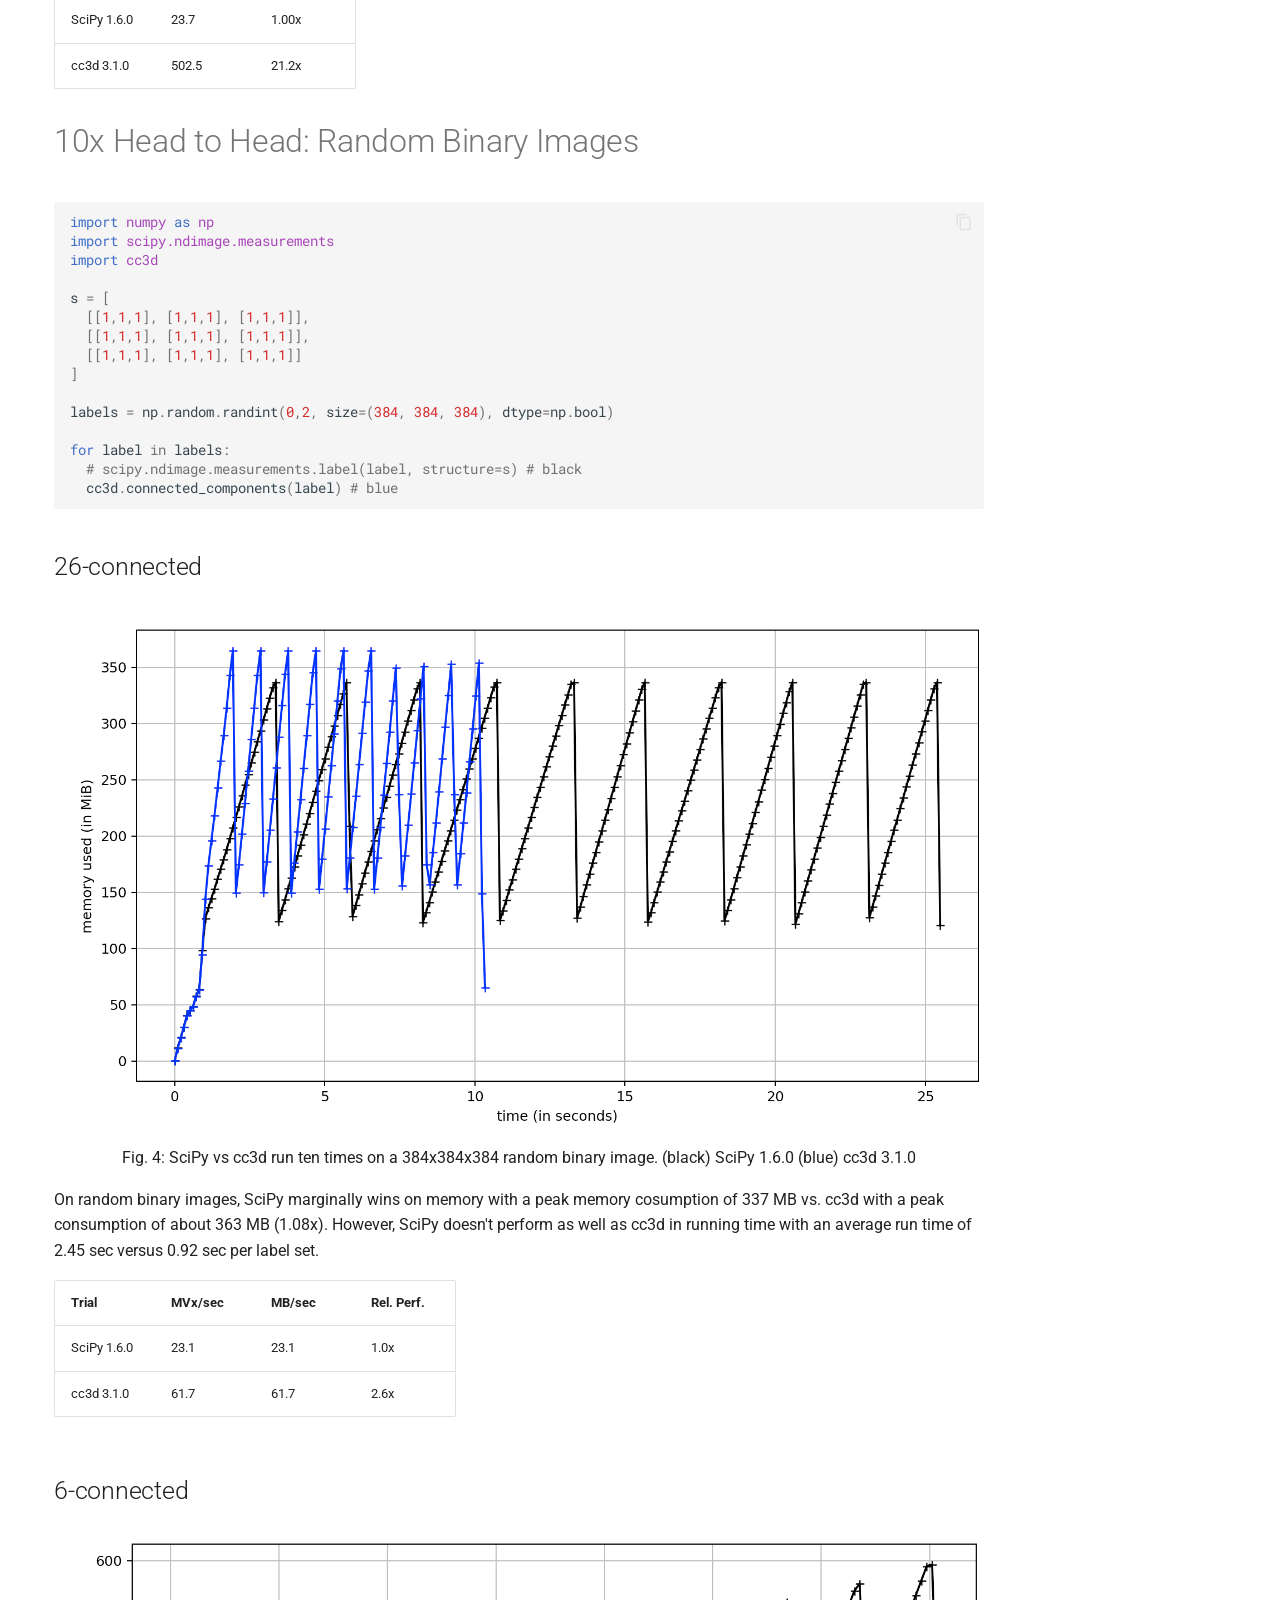
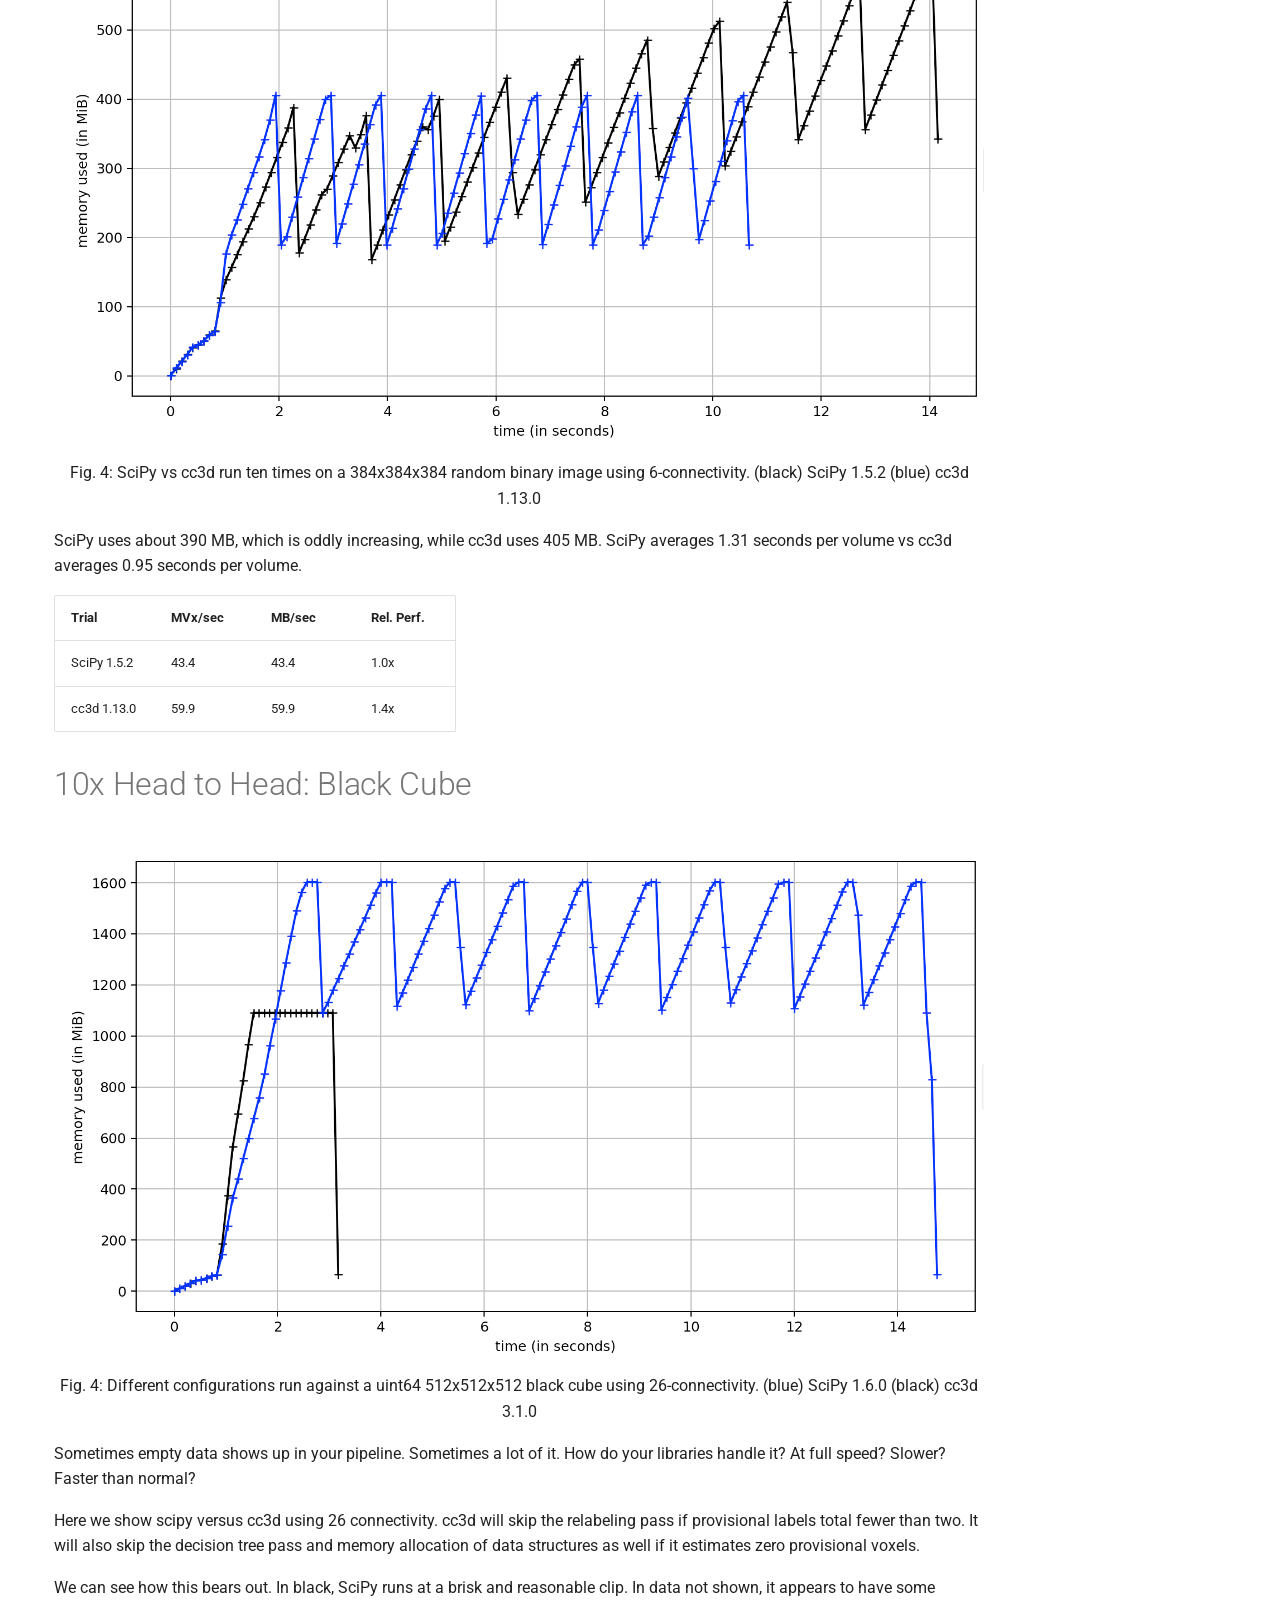
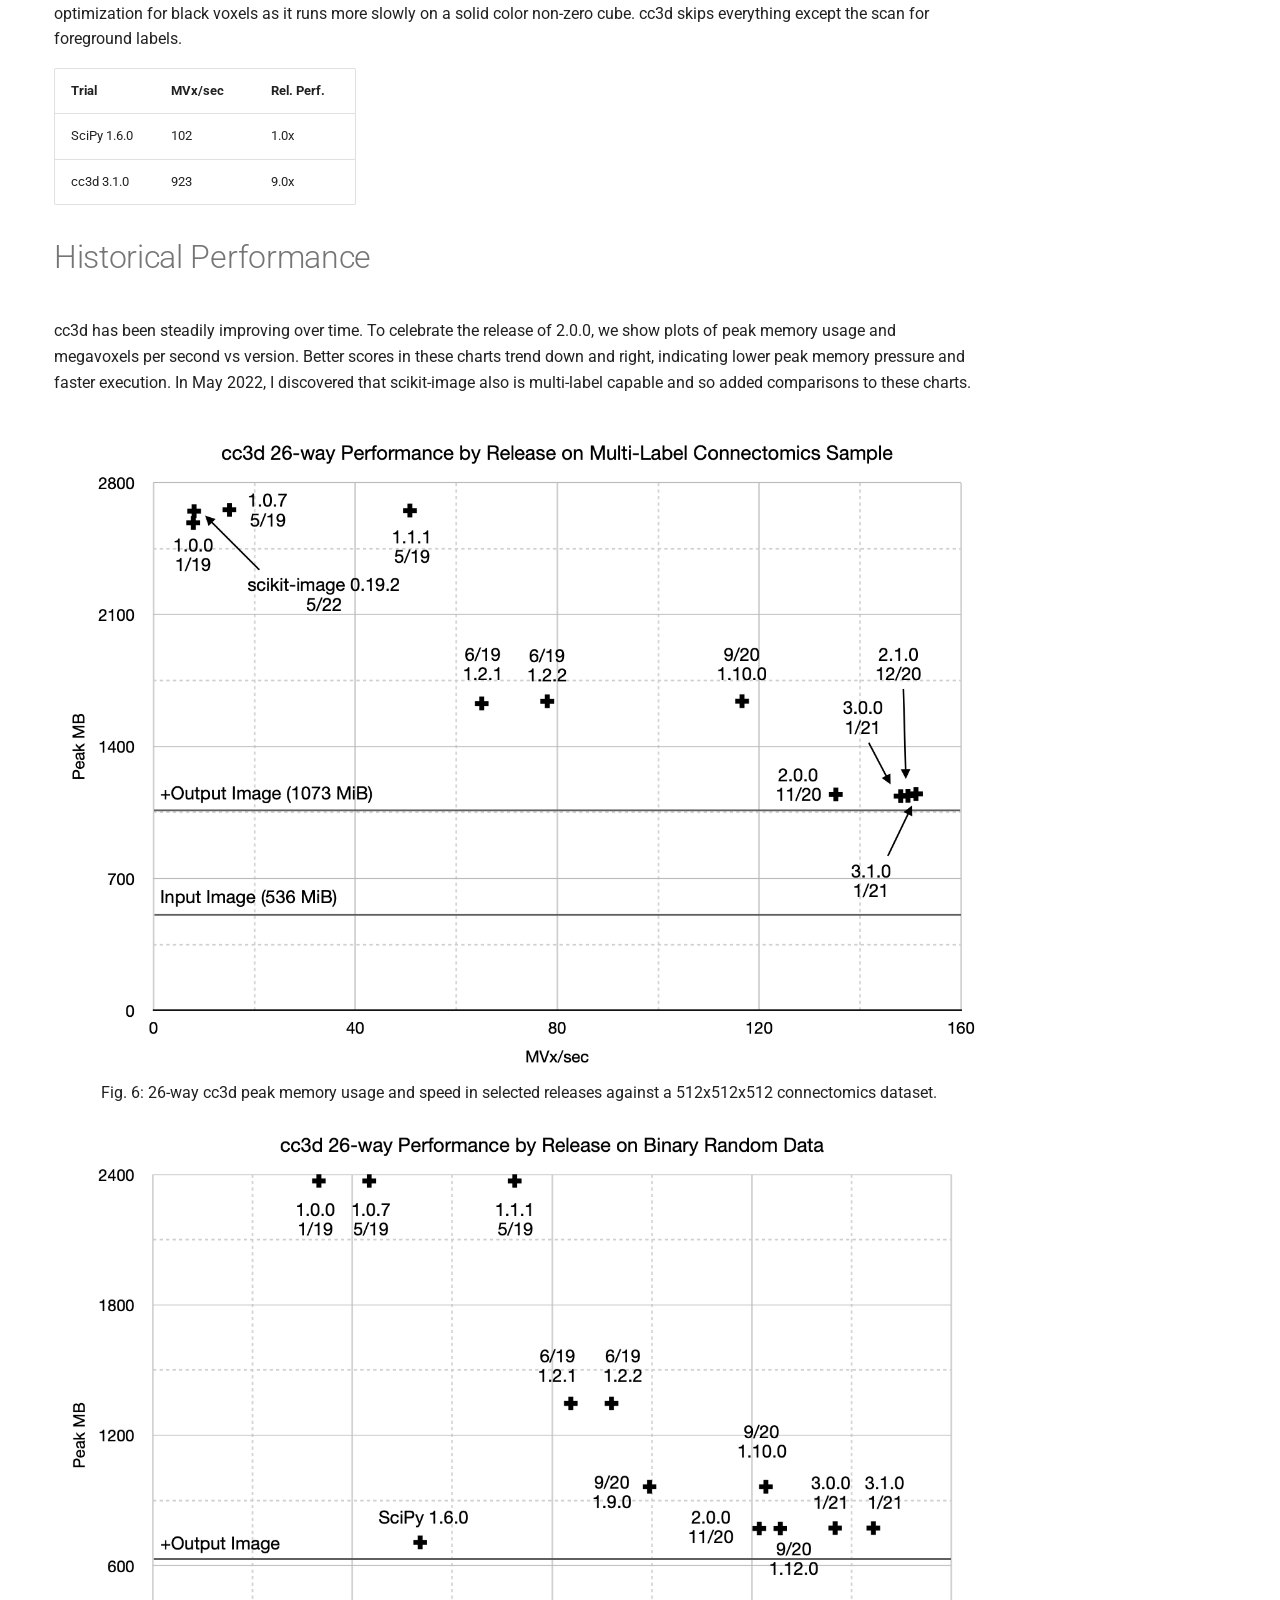
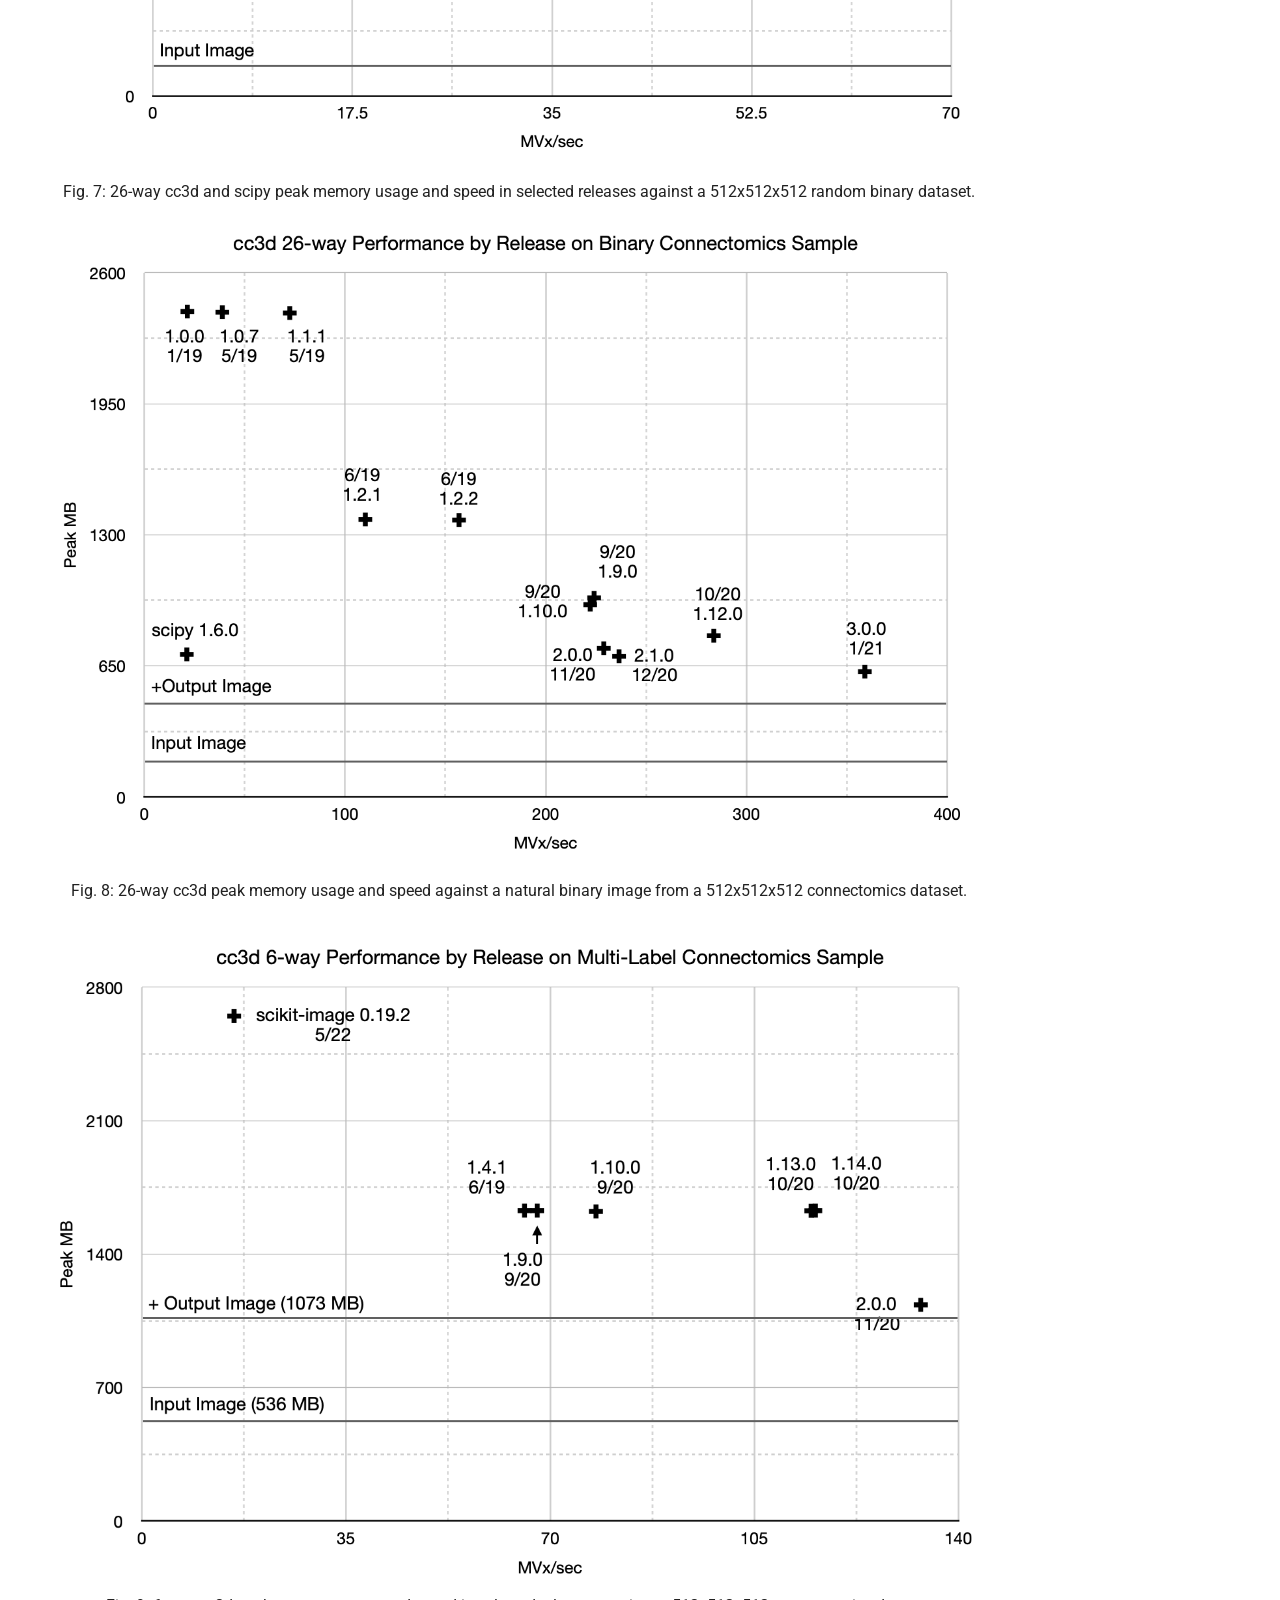
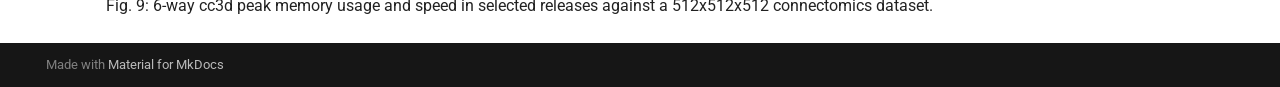
==== commit c519aeca: "Deployed 31a16e2 with MkDocs version: 1.6.1" ====
--- a/benchmarks/index.html
+++ b/benchmarks/index.html
@@ -45,6 +45,8 @@
     
     
       <link rel="stylesheet" href="../assets/_mkdocstrings.css">
+    
+      <link rel="stylesheet" href="../docs/docs.css">
     
     <script>__md_scope=new URL("..",location),__md_hash=e=>[...e].reduce(((e,_)=>(e<<5)-e+_.charCodeAt(0)),0),__md_get=(e,_=localStorage,t=__md_scope)=>JSON.parse(_.getItem(t.pathname+"."+e)),__md_set=(e,_,t=localStorage,a=__md_scope)=>{try{t.setItem(a.pathname+"."+e,JSON.stringify(_))}catch(e){}}</script>
     
--- a/docs/docs.css
+++ b/docs/docs.css
@@ -0,0 +1,5 @@
+@media only screen and (min-width: 76.25em) {
+  .md-sidebar {
+    display: none;
+  }
+}
